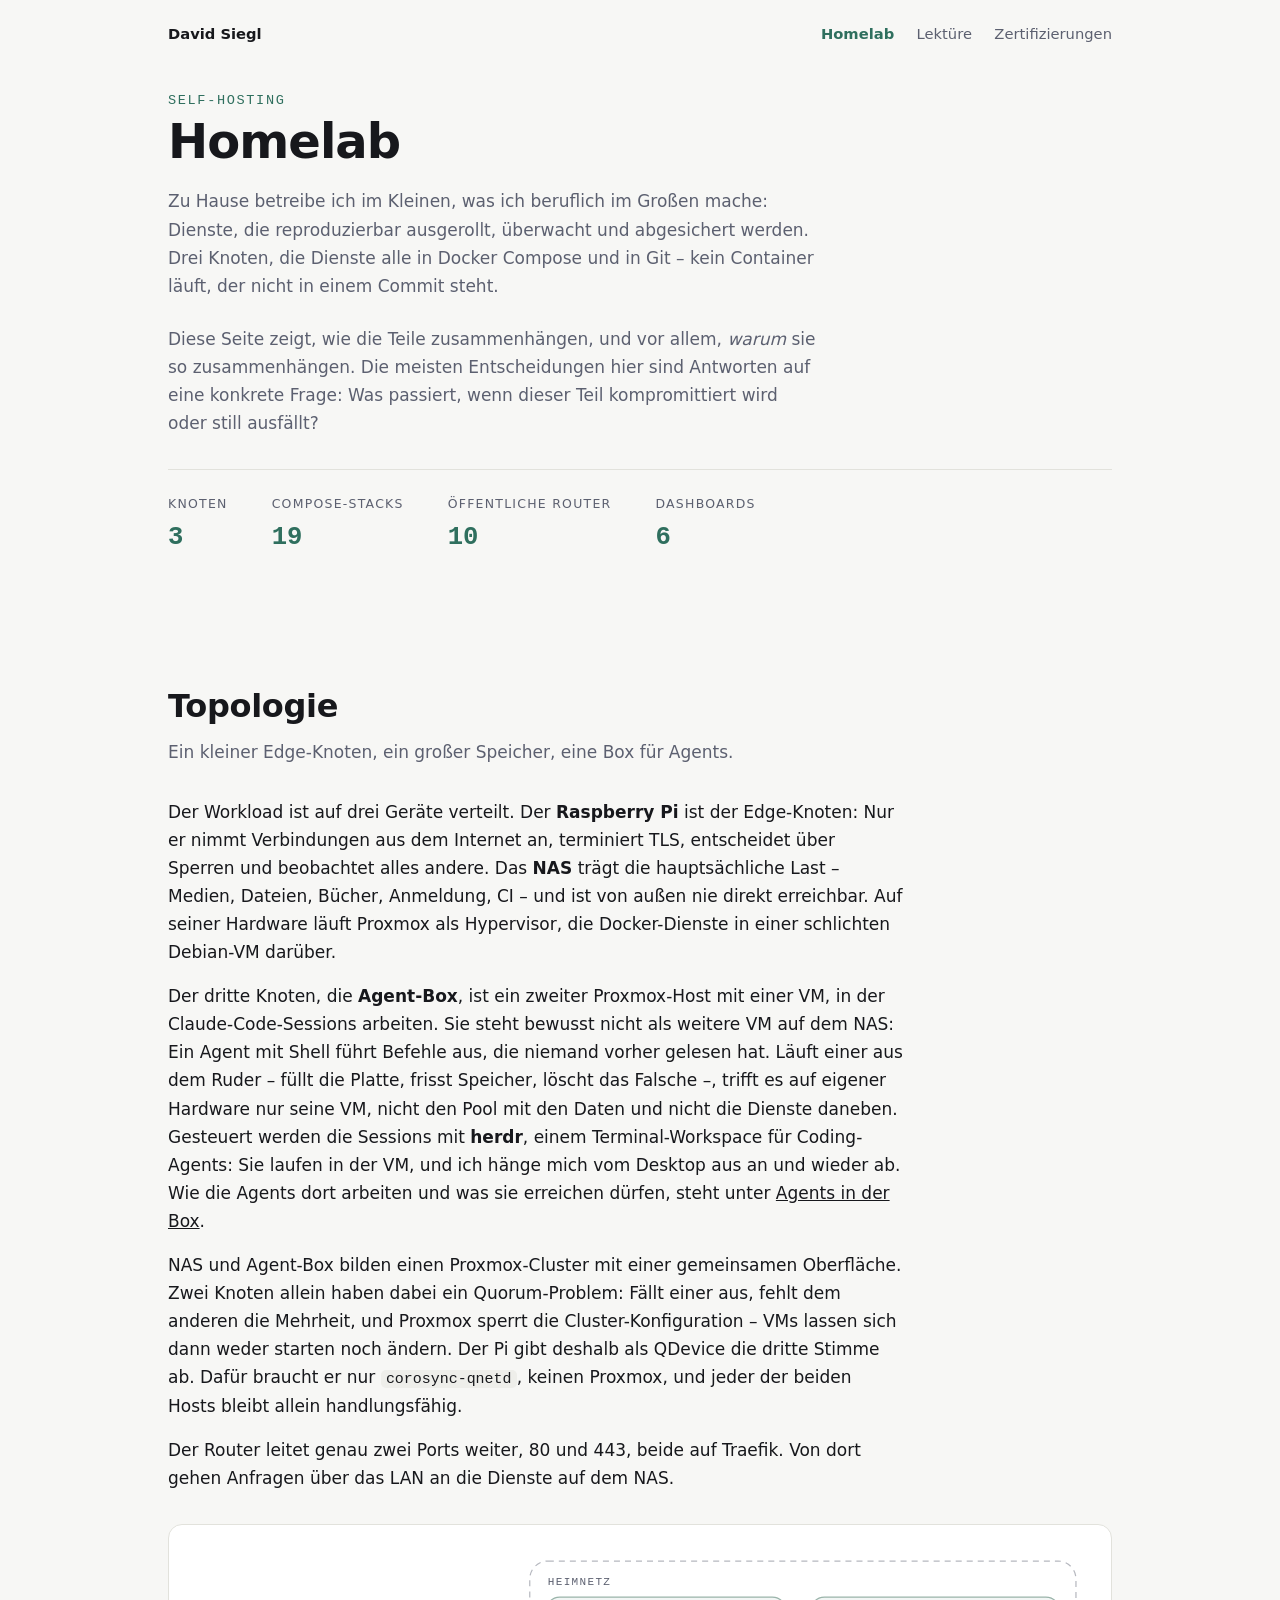
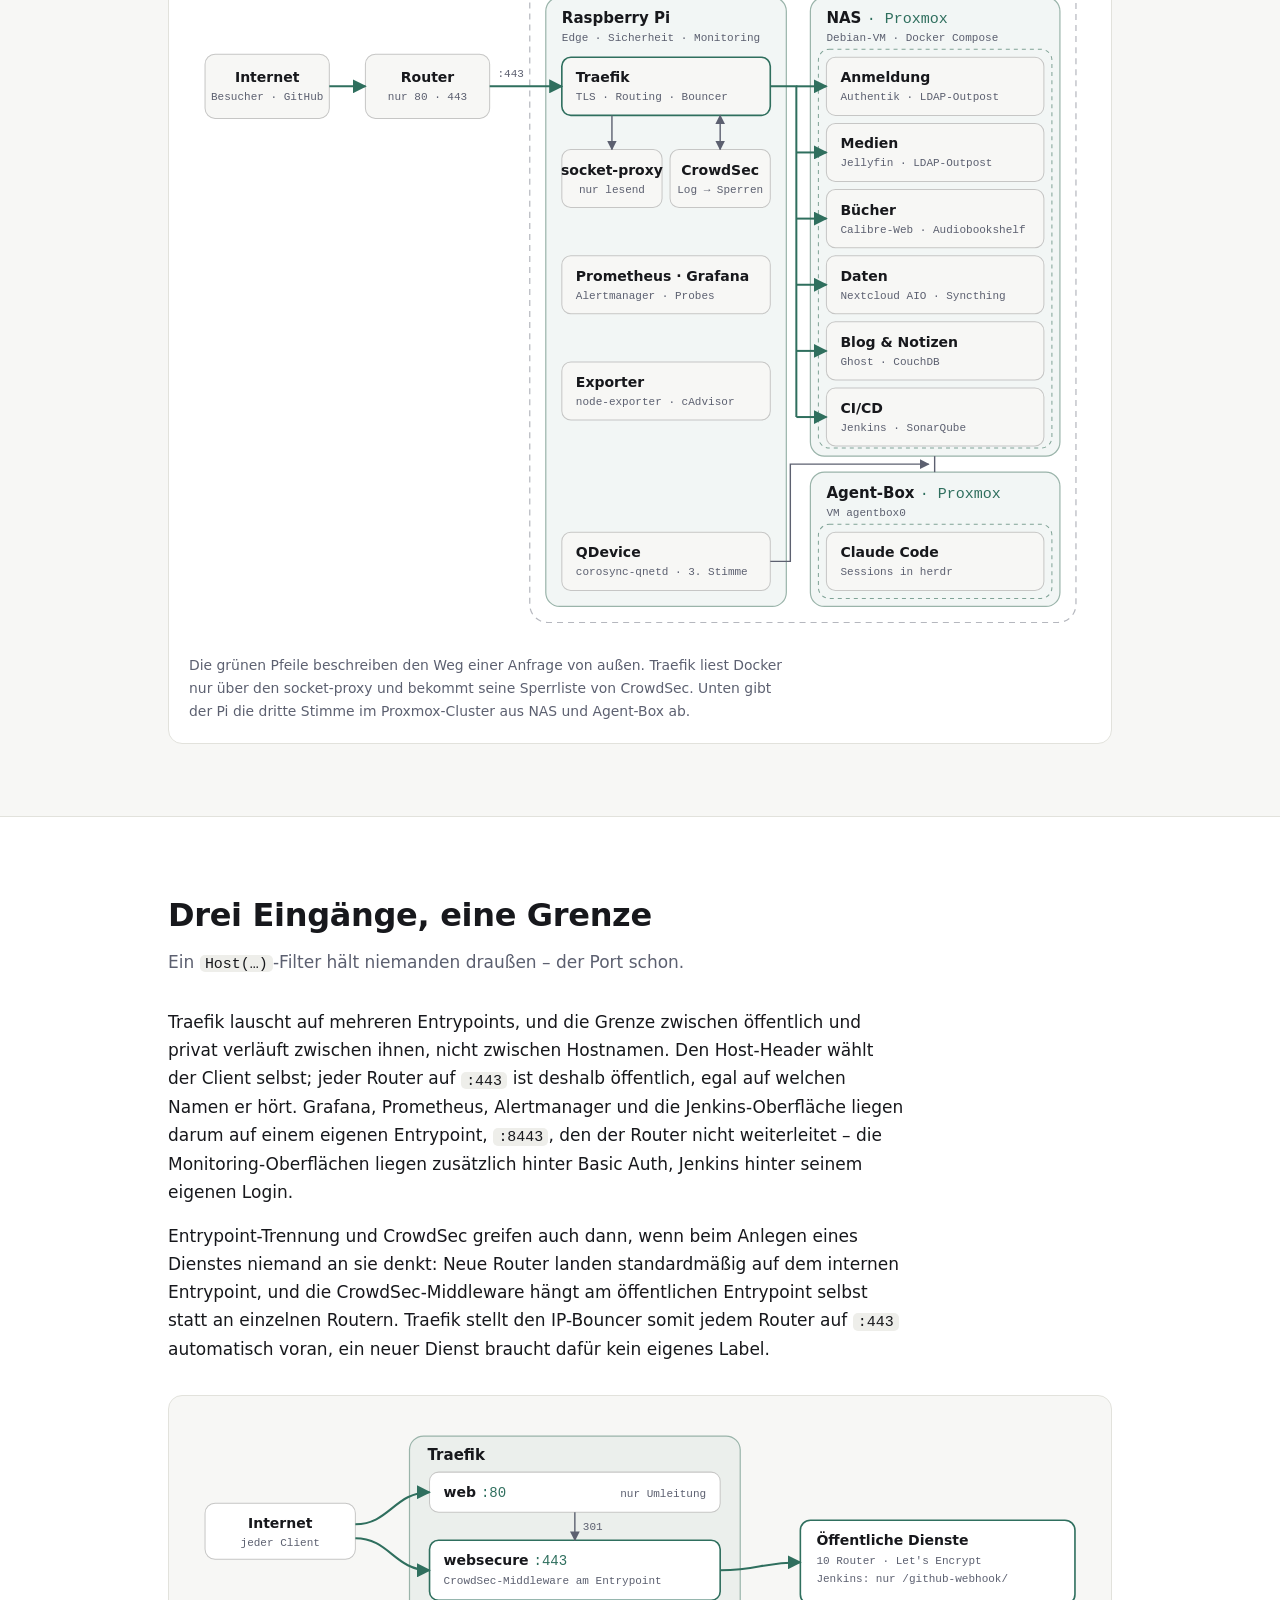
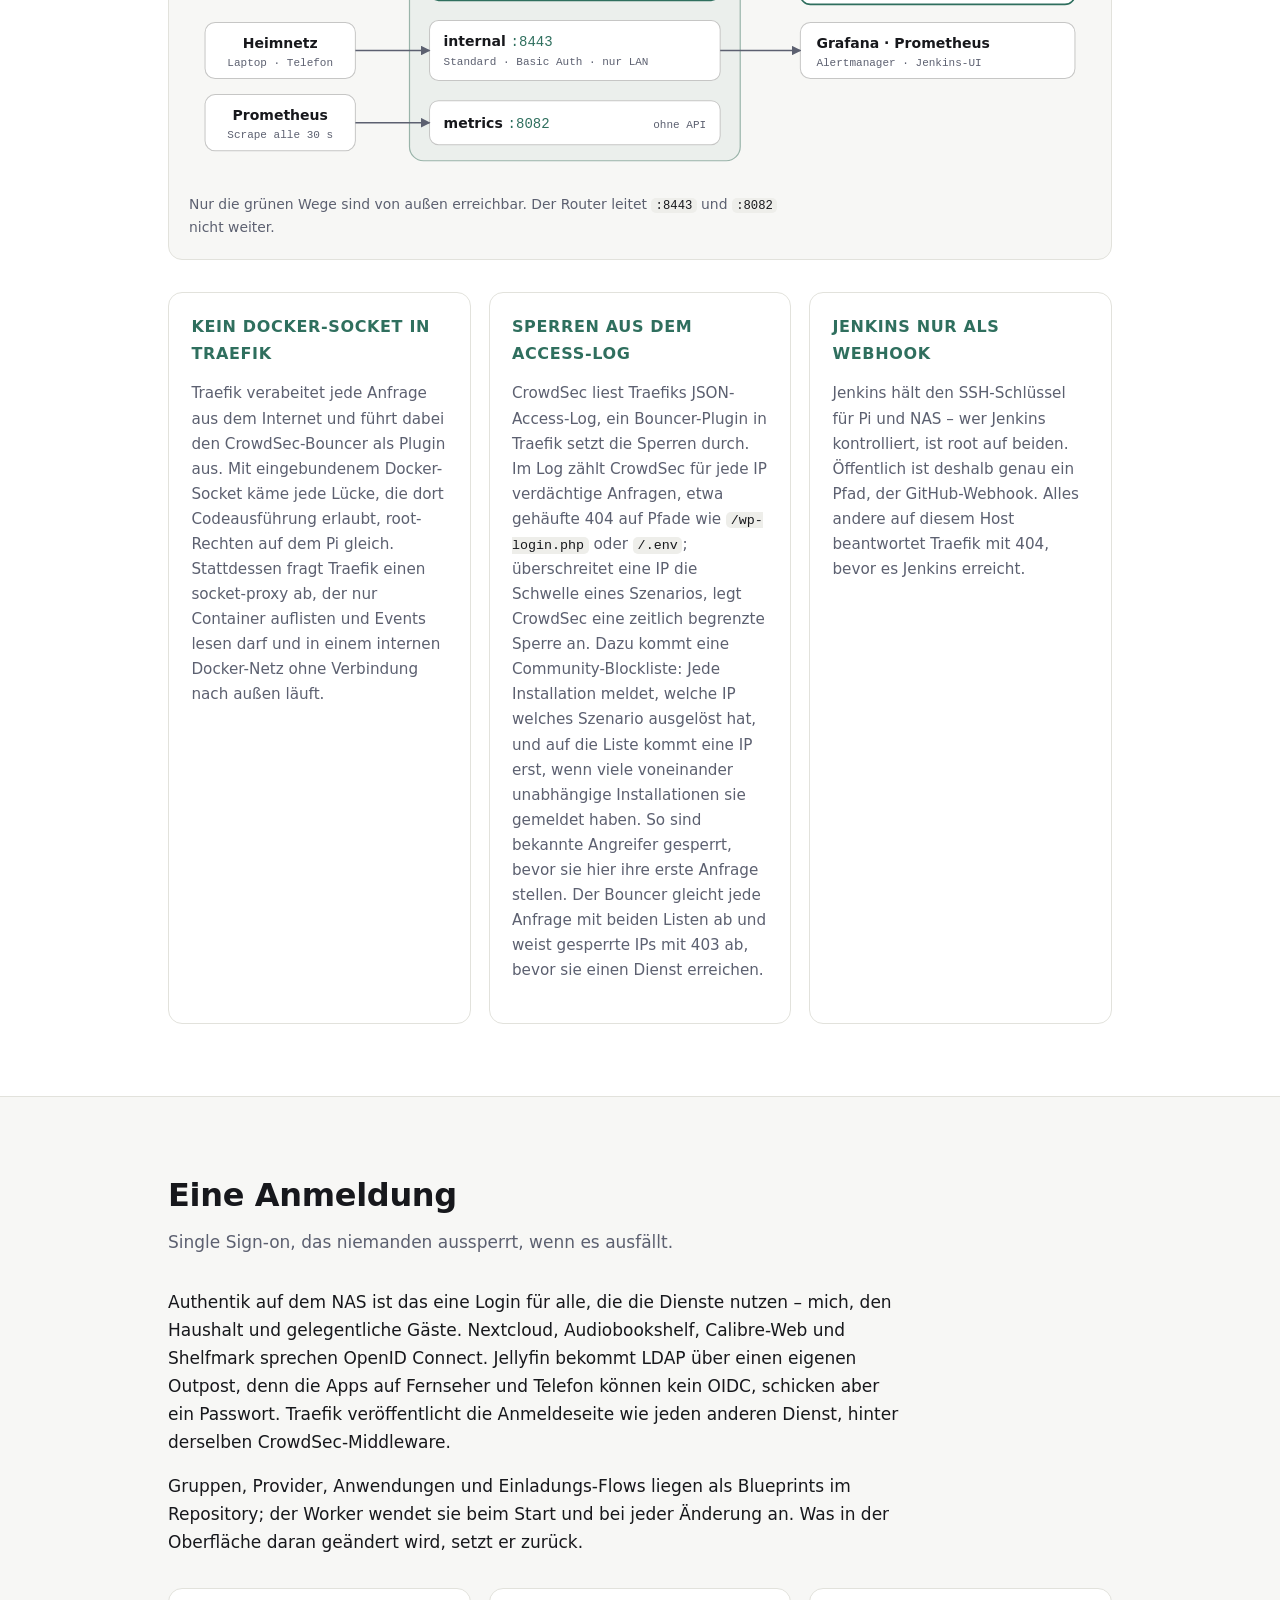
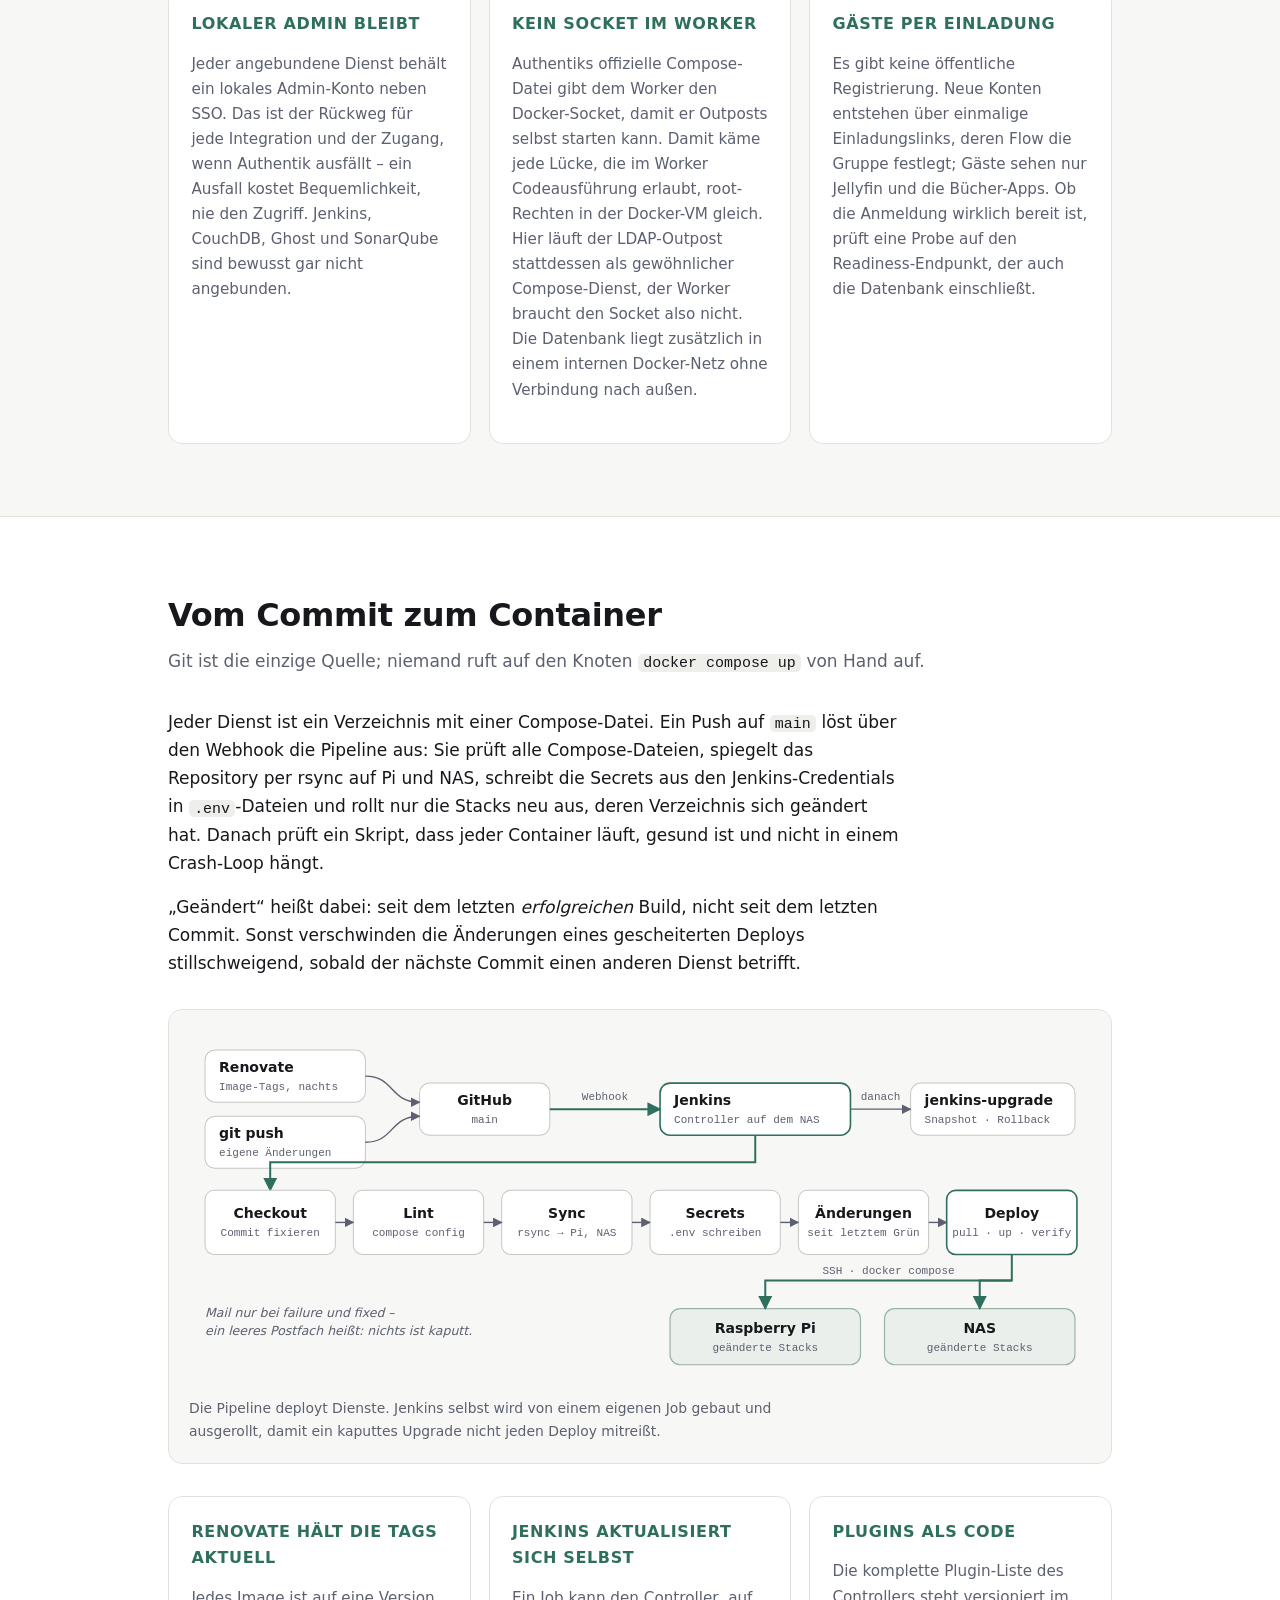
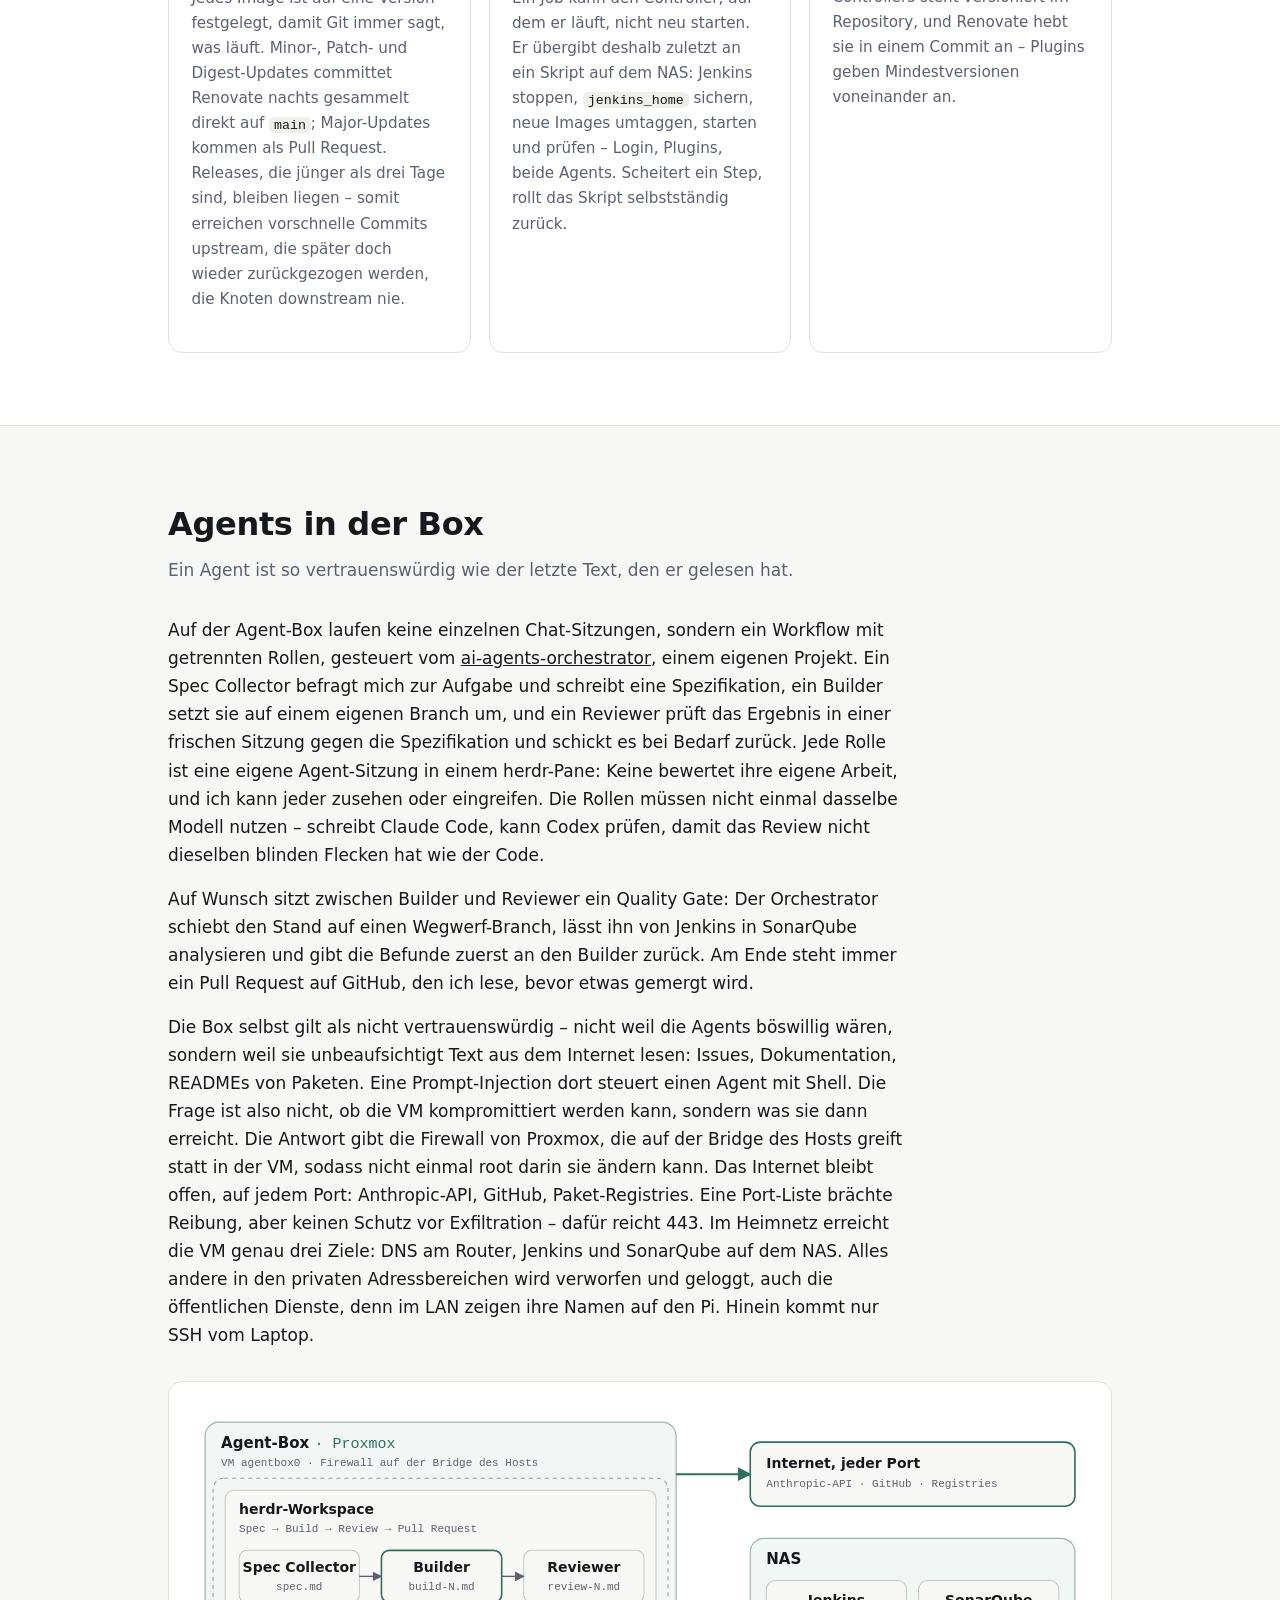
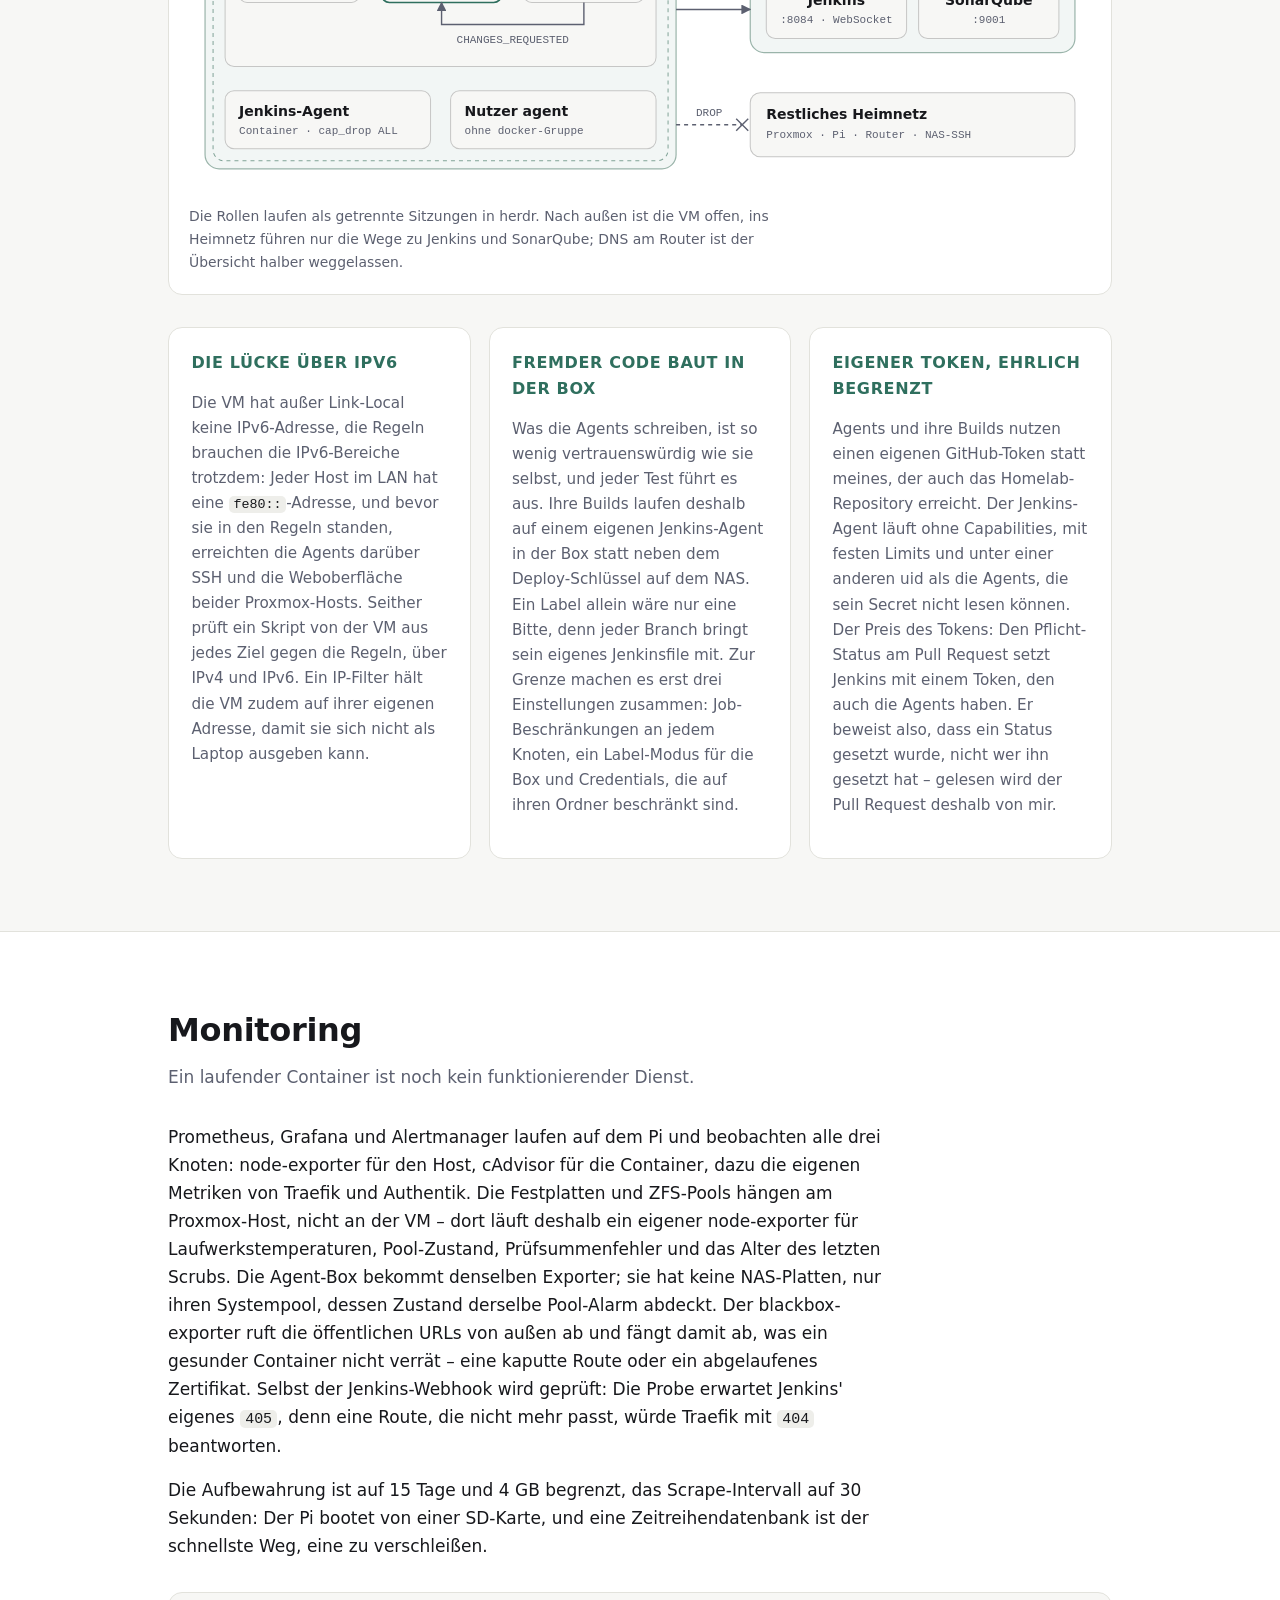
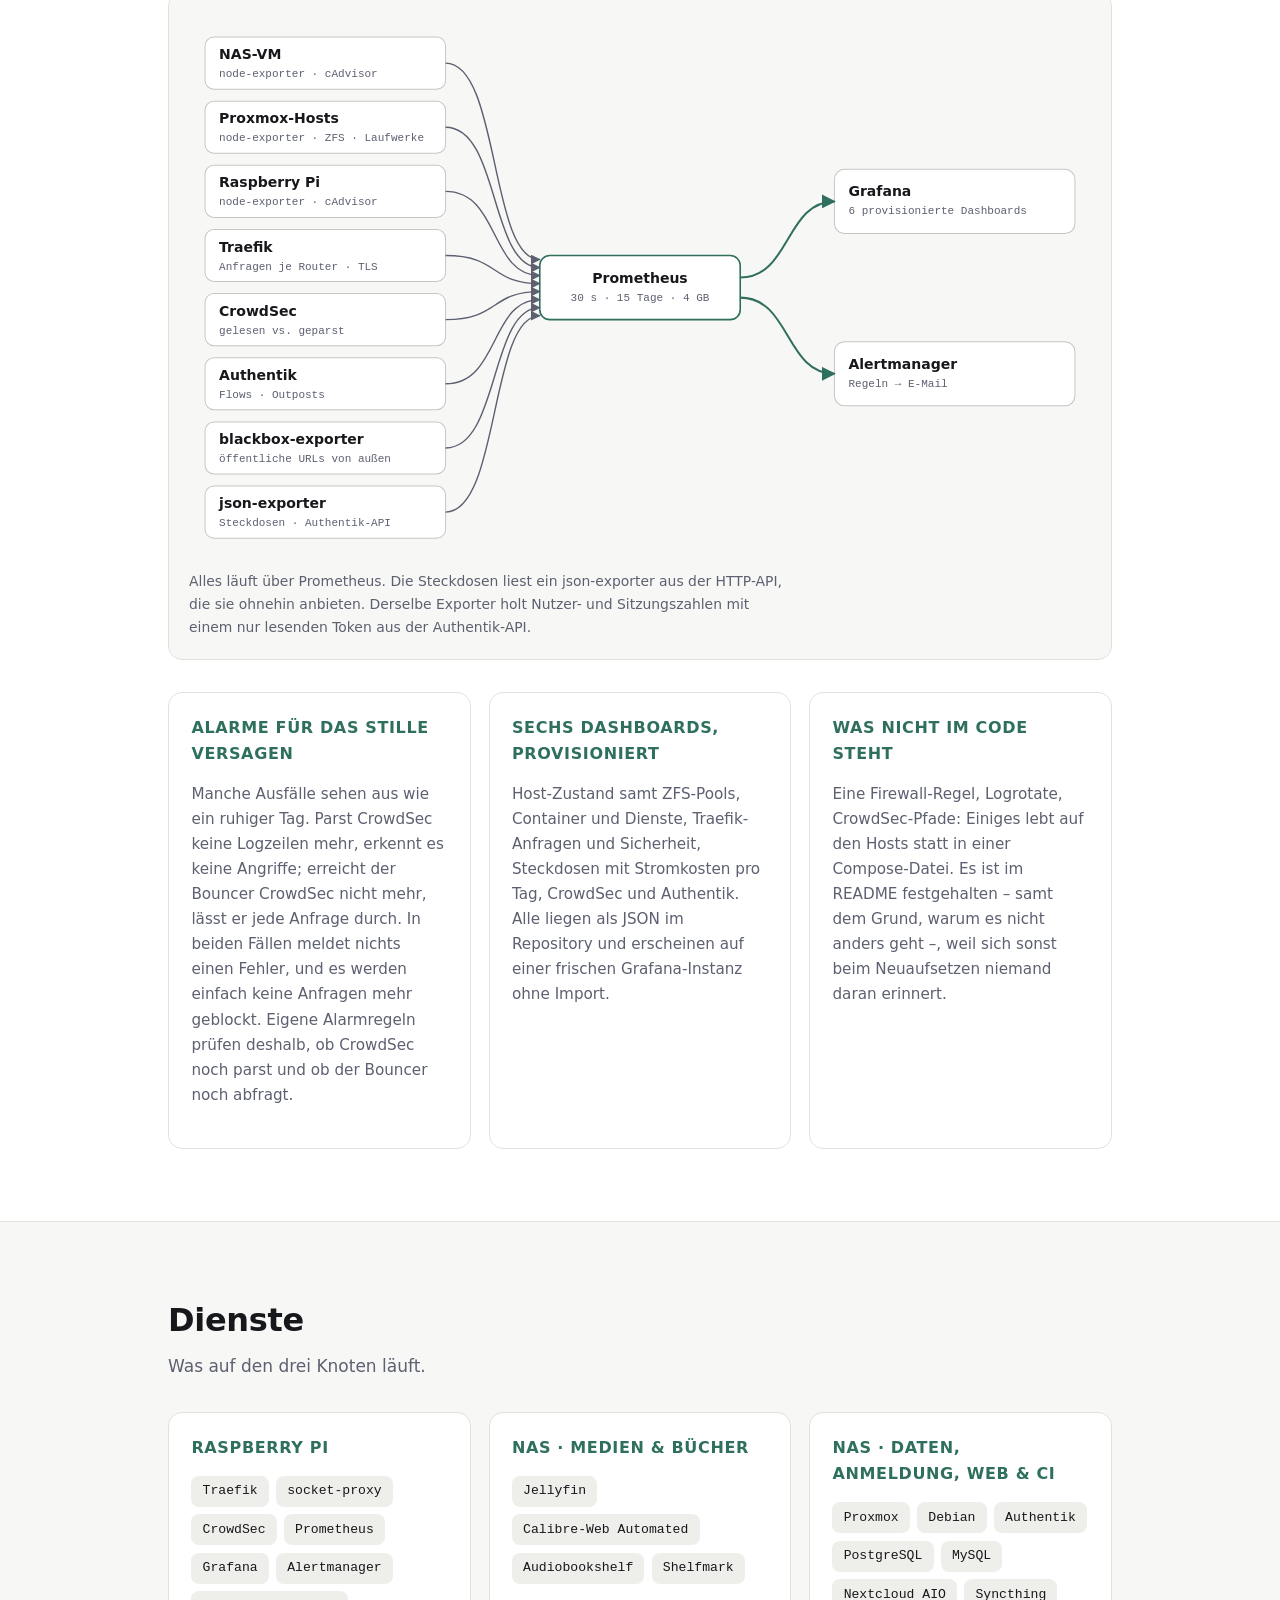
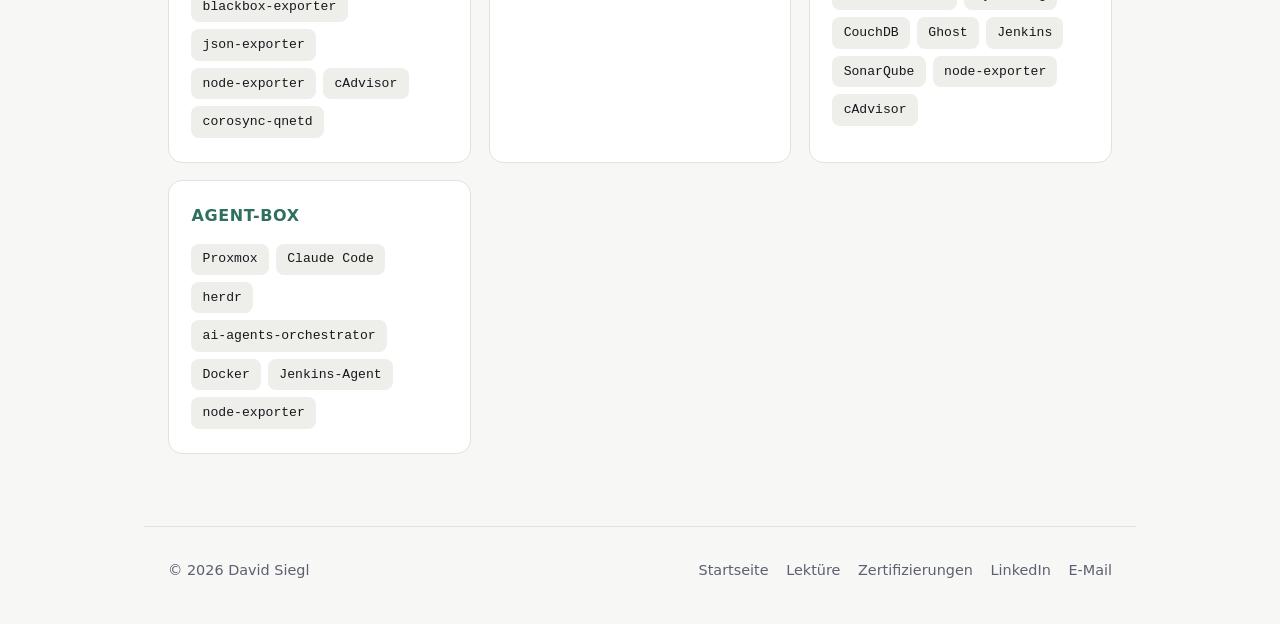
==== homelab.html @ 823055d8 "describe the agent box's workflow and boundaries" ====
<!DOCTYPE html>
<html lang="de">
<head>
  <meta charset="utf-8">
  <meta name="viewport" content="width=device-width, initial-scale=1">
  <title>Homelab — David Siegl</title>
  <meta name="description" content="Architektur des Homelabs von David Siegl: drei Knoten, Proxmox-Cluster mit eigener Agent-Box für Claude Code, Docker Compose, Traefik und CrowdSec am Edge, Single Sign-on mit Authentik, Deployment über Jenkins und Renovate, Monitoring mit Prometheus und Grafana.">
  <link rel="icon" href="assets/favicon.svg" type="image/svg+xml">
  <link rel="icon" href="assets/favicon.png" sizes="96x96" type="image/png">
  <link rel="apple-touch-icon" href="assets/apple-touch-icon.png">
  <link rel="stylesheet" href="styles.css">
</head>
<body>
  <a class="skip-link" href="#topologie">Zur Architektur springen</a>

  <nav class="topbar" aria-label="Hauptnavigation">
    <a class="topbar__home" href="index.html">David Siegl</a>
    <a class="topbar__here" href="homelab.html" aria-current="page">Homelab</a>
    <a href="lektuere.html">Lektüre</a>
    <a href="zertifizierungen.html">Zertifizierungen</a>
  </nav>

  <!-- Arrowheads shared by every diagram on the page. A display:none SVG would
       break marker references in some browsers, so this one is merely zero-sized. -->
  <svg class="diagram-defs" width="0" height="0" aria-hidden="true" focusable="false">
    <defs>
      <marker id="arrow" viewBox="0 0 10 10" refX="9" refY="5" markerWidth="7" markerHeight="7" orient="auto-start-reverse">
        <path class="d-head" d="M0 0 L10 5 L0 10 z"/>
      </marker>
      <marker id="arrow-accent" viewBox="0 0 10 10" refX="9" refY="5" markerWidth="7" markerHeight="7" orient="auto-start-reverse">
        <path class="d-head d-head--accent" d="M0 0 L10 5 L0 10 z"/>
      </marker>
    </defs>
  </svg>

  <header class="pagehead">
    <p class="eyebrow">Self-Hosting</p>
    <h1>Homelab</h1>
    <p class="bio">
      Zu Hause betreibe ich im Kleinen, was ich beruflich im Großen mache: Dienste, die
      reproduzierbar ausgerollt, überwacht und abgesichert werden. Drei Knoten, die Dienste
      alle in Docker Compose und in Git – kein Container läuft, der nicht in einem Commit steht.
    </p>
    <p class="bio">
      Diese Seite zeigt, wie die Teile zusammenhängen, und vor allem, <em>warum</em> sie so
      zusammenhängen. Die meisten Entscheidungen hier sind Antworten auf eine konkrete Frage:
      Was passiert, wenn dieser Teil kompromittiert wird oder still ausfällt?
    </p>

    <dl class="stats">
      <div><dt>Knoten</dt><dd>3</dd></div>
      <div><dt>Compose-Stacks</dt><dd>19</dd></div>
      <div><dt>Öffentliche Router</dt><dd>10</dd></div>
      <div><dt>Dashboards</dt><dd>6</dd></div>
    </dl>
  </header>

  <main>
    <section id="topologie" class="section">
      <h2>Topologie</h2>
      <p class="section__lede">Ein kleiner Edge-Knoten, ein großer Speicher, eine Box für Agents.</p>

      <div class="prose">
        <p>
          Der Workload ist auf drei Geräte verteilt. Der <strong>Raspberry Pi</strong> ist der
          Edge-Knoten: Nur er nimmt Verbindungen aus dem Internet an, terminiert TLS,
          entscheidet über Sperren und beobachtet alles andere. Das <strong>NAS</strong> trägt
          die hauptsächliche Last – Medien, Dateien, Bücher, Anmeldung, CI – und ist von außen nie direkt erreichbar.
          Auf seiner Hardware läuft Proxmox als Hypervisor, die Docker-Dienste in einer
          schlichten Debian-VM darüber.
        </p>
        <p>
          Der dritte Knoten, die <strong>Agent-Box</strong>, ist ein zweiter Proxmox-Host mit
          einer VM, in der Claude-Code-Sessions arbeiten. Sie steht bewusst nicht als weitere
          VM auf dem NAS: Ein Agent mit Shell führt Befehle aus, die niemand vorher gelesen hat.
          Läuft einer aus dem Ruder – füllt die Platte, frisst Speicher, löscht das Falsche –,
          trifft es auf eigener Hardware nur seine VM, nicht den Pool mit den Daten und nicht
          die Dienste daneben. Gesteuert werden die Sessions mit <strong>herdr</strong>, einem
          Terminal-Workspace für Coding-Agents: Sie laufen in der VM, und ich hänge mich vom
          Desktop aus an und wieder ab. Wie die Agents dort arbeiten und was sie erreichen
          dürfen, steht unter <a href="#agents">Agents in der Box</a>.
        </p>
        <p>
          NAS und Agent-Box bilden einen Proxmox-Cluster mit einer gemeinsamen Oberfläche. Zwei
          Knoten allein haben dabei ein Quorum-Problem: Fällt einer aus, fehlt dem anderen die
          Mehrheit, und Proxmox sperrt die Cluster-Konfiguration – VMs lassen sich dann weder
          starten noch ändern. Der Pi gibt deshalb als QDevice die dritte Stimme ab. Dafür
          braucht er nur <code>corosync-qnetd</code>, keinen Proxmox, und jeder der beiden
          Hosts bleibt allein handlungsfähig.
        </p>
        <p>
          Der Router leitet genau zwei Ports weiter, 80 und 443, beide auf Traefik. Von dort
          gehen Anfragen über das LAN an die Dienste auf dem NAS.
        </p>
      </div>

      <figure class="diagram">
        <div class="diagram__scroll">
          <svg viewBox="0 0 900 692" role="img" aria-labelledby="d1-title d1-desc">
            <title id="d1-title">Topologie des Homelabs</title>
            <desc id="d1-desc">Anfragen aus dem Internet erreichen über den Router Traefik auf dem Raspberry Pi. Traefik fragt Docker über einen rein lesenden socket-proxy ab und tauscht sich mit CrowdSec aus. Von Traefik gehen die Anfragen über das Heimnetz an die Dienstgruppen auf dem NAS. Dort laufen sie in einer Debian-VM unter dem Hypervisor Proxmox: Anmeldung mit Authentik, Medien, Bücher, Daten, Blog und Notizen sowie CI/CD. Unter dem NAS steht die Agent-Box, ein zweiter Proxmox-Host mit der VM agentbox0 für Claude-Code-Sessions, gesteuert mit herdr. NAS und Agent-Box bilden einen Proxmox-Cluster, dem der Raspberry Pi als QDevice mit corosync-qnetd die dritte Stimme gibt.</desc>

            <rect class="d-zone" x="340" y="16" width="545" height="660" rx="18"/>
            <text class="d-zone-label" x="358" y="40">HEIMNETZ</text>

            <rect class="d-box" x="16" y="109" width="124" height="64" rx="10"/>
            <text class="d-title" x="78" y="137" text-anchor="middle">Internet</text>
            <text class="d-sub" x="78" y="155" text-anchor="middle">Besucher · GitHub</text>

            <rect class="d-box" x="176" y="109" width="124" height="64" rx="10"/>
            <text class="d-title" x="238" y="137" text-anchor="middle">Router</text>
            <text class="d-sub" x="238" y="155" text-anchor="middle">nur 80 · 443</text>

            <!-- Raspberry Pi -->
            <rect class="d-group" x="356" y="52" width="240" height="608" rx="14"/>
            <text class="d-group-title" x="372" y="78">Raspberry Pi</text>
            <text class="d-sub" x="372" y="96">Edge · Sicherheit · Monitoring</text>

            <rect class="d-box d-box--accent" x="372" y="112" width="208" height="58" rx="9"/>
            <text class="d-title" x="386" y="137">Traefik</text>
            <text class="d-sub" x="386" y="155">TLS · Routing · Bouncer</text>

            <rect class="d-box" x="372" y="204" width="100" height="58" rx="9"/>
            <text class="d-title" x="422" y="229" text-anchor="middle">socket-proxy</text>
            <text class="d-sub" x="422" y="247" text-anchor="middle">nur lesend</text>

            <rect class="d-box" x="480" y="204" width="100" height="58" rx="9"/>
            <text class="d-title" x="530" y="229" text-anchor="middle">CrowdSec</text>
            <text class="d-sub" x="530" y="247" text-anchor="middle">Log → Sperren</text>

            <rect class="d-box" x="372" y="310" width="208" height="58" rx="9"/>
            <text class="d-title" x="386" y="335">Prometheus · Grafana</text>
            <text class="d-sub" x="386" y="353">Alertmanager · Probes</text>

            <rect class="d-box" x="372" y="416" width="208" height="58" rx="9"/>
            <text class="d-title" x="386" y="441">Exporter</text>
            <text class="d-sub" x="386" y="459">node-exporter · cAdvisor</text>

            <rect class="d-box" x="372" y="586" width="208" height="58" rx="9"/>
            <text class="d-title" x="386" y="611">QDevice</text>
            <text class="d-sub" x="386" y="629">corosync-qnetd · 3. Stimme</text>

            <!-- NAS -->
            <rect class="d-group" x="620" y="52" width="249" height="458" rx="14"/>
            <text class="d-group-title" x="636" y="78">NAS <tspan class="d-mono">· Proxmox</tspan></text>
            <text class="d-sub" x="636" y="96">Debian-VM · Docker Compose</text>
            <rect class="d-vm" x="628" y="104" width="233" height="398" rx="11"/>

            <!-- NAS boxes: y = 112 + i * 66 -->
            <rect class="d-box" x="636" y="112" width="217" height="58" rx="9"/>
            <text class="d-title" x="650" y="137">Anmeldung</text>
            <text class="d-sub" x="650" y="155">Authentik · LDAP-Outpost</text>

            <rect class="d-box" x="636" y="178" width="217" height="58" rx="9"/>
            <text class="d-title" x="650" y="203">Medien</text>
            <text class="d-sub" x="650" y="221">Jellyfin · LDAP-Outpost</text>

            <rect class="d-box" x="636" y="244" width="217" height="58" rx="9"/>
            <text class="d-title" x="650" y="269">Bücher</text>
            <text class="d-sub" x="650" y="287">Calibre-Web · Audiobookshelf</text>

            <rect class="d-box" x="636" y="310" width="217" height="58" rx="9"/>
            <text class="d-title" x="650" y="335">Daten</text>
            <text class="d-sub" x="650" y="353">Nextcloud AIO · Syncthing</text>

            <rect class="d-box" x="636" y="376" width="217" height="58" rx="9"/>
            <text class="d-title" x="650" y="401">Blog &amp; Notizen</text>
            <text class="d-sub" x="650" y="419">Ghost · CouchDB</text>

            <rect class="d-box" x="636" y="442" width="217" height="58" rx="9"/>
            <text class="d-title" x="650" y="467">CI/CD</text>
            <text class="d-sub" x="650" y="485">Jenkins · SonarQube</text>

            <!-- Agent-Box: same inner layout as the NAS group, one box -->
            <rect class="d-group" x="620" y="526" width="249" height="134" rx="14"/>
            <text class="d-group-title" x="636" y="552">Agent-Box <tspan class="d-mono">· Proxmox</tspan></text>
            <text class="d-sub" x="636" y="570">VM agentbox0</text>
            <rect class="d-vm" x="628" y="578" width="233" height="74" rx="11"/>

            <rect class="d-box" x="636" y="586" width="217" height="58" rx="9"/>
            <text class="d-title" x="650" y="611">Claude Code</text>
            <text class="d-sub" x="650" y="629">Sessions in herdr</text>

            <!-- Cluster: NAS and Agent-Box joined, the Pi's vote feeding into the join -->
            <path class="d-edge" d="M744 510 V526"/>
            <path class="d-edge" d="M580 615 H600 V518 H738" marker-end="url(#arrow)"/>

            <!-- Request path -->
            <path class="d-edge d-edge--accent" d="M140 141 H176" marker-end="url(#arrow-accent)"/>
            <path class="d-edge d-edge--accent" d="M300 141 H372" marker-end="url(#arrow-accent)"/>
            <text class="d-edge-label" x="321" y="132" text-anchor="middle">:443</text>

            <path class="d-edge d-edge--accent" d="M580 141 H606 V471"/>
            <path class="d-edge d-edge--accent" d="M606 141 H636" marker-end="url(#arrow-accent)"/>
            <path class="d-edge d-edge--accent" d="M606 207 H636" marker-end="url(#arrow-accent)"/>
            <path class="d-edge d-edge--accent" d="M606 273 H636" marker-end="url(#arrow-accent)"/>
            <path class="d-edge d-edge--accent" d="M606 339 H636" marker-end="url(#arrow-accent)"/>
            <path class="d-edge d-edge--accent" d="M606 405 H636" marker-end="url(#arrow-accent)"/>
            <path class="d-edge d-edge--accent" d="M606 471 H636" marker-end="url(#arrow-accent)"/>

            <path class="d-edge" d="M422 170 V204" marker-end="url(#arrow)"/>
            <path class="d-edge" d="M530 170 V204" marker-start="url(#arrow)" marker-end="url(#arrow)"/>
          </svg>
        </div>
        <figcaption>
          Die grünen Pfeile beschreiben den Weg einer Anfrage von außen. Traefik liest Docker nur über den
          socket-proxy und bekommt seine Sperrliste von CrowdSec. Unten gibt der Pi die
          dritte Stimme im Proxmox-Cluster aus NAS und Agent-Box ab.
        </figcaption>
      </figure>
    </section>

    <section id="eingaenge" class="section section--alt">
      <h2>Drei Eingänge, eine Grenze</h2>
      <p class="section__lede">Ein <code>Host(…)</code>-Filter hält niemanden draußen – der Port schon.</p>

      <div class="prose">
        <p>
          Traefik lauscht auf mehreren Entrypoints, und die Grenze zwischen öffentlich und
          privat verläuft zwischen ihnen, nicht zwischen Hostnamen. Den Host-Header wählt der
          Client selbst; jeder Router auf <code>:443</code> ist deshalb öffentlich, egal auf
          welchen Namen er hört. Grafana, Prometheus, Alertmanager und die Jenkins-Oberfläche
          liegen darum auf einem eigenen Entrypoint, <code>:8443</code>, den der Router
          nicht weiterleitet – die Monitoring-Oberflächen liegen zusätzlich hinter Basic Auth,
          Jenkins hinter seinem eigenen Login.
        </p>
        <p>
          Entrypoint-Trennung und CrowdSec greifen auch dann, wenn beim Anlegen eines Dienstes
          niemand an sie denkt: Neue Router landen standardmäßig auf dem internen Entrypoint,
          und die CrowdSec-Middleware hängt am öffentlichen Entrypoint selbst statt an
          einzelnen Routern. Traefik stellt den IP-Bouncer somit jedem Router auf <code>:443</code> automatisch voran, ein
          neuer Dienst braucht dafür kein eigenes Label.
        </p>
      </div>

      <figure class="diagram">
        <div class="diagram__scroll">
          <svg viewBox="0 0 900 360" role="img" aria-labelledby="d2-title d2-desc">
            <title id="d2-title">Entrypoints von Traefik</title>
            <desc id="d2-desc">Aus dem Internet erreichbar sind nur web auf Port 80, das auf 443 umleitet, und websecure auf Port 443, an dem die CrowdSec-Middleware hängt und hinter dem zehn öffentliche Router liegen. Clients im Heimnetz erreichen zusätzlich internal auf Port 8443 für Grafana, Prometheus und Alertmanager hinter Basic Auth sowie die Jenkins-Oberfläche. Prometheus liest Traefiks Metriken über den Entrypoint metrics auf Port 8082.</desc>

            <rect class="d-box" x="16" y="87" width="150" height="56" rx="10"/>
            <text class="d-title" x="91" y="112" text-anchor="middle">Internet</text>
            <text class="d-sub" x="91" y="130" text-anchor="middle">jeder Client</text>

            <rect class="d-box" x="16" y="206" width="150" height="56" rx="10"/>
            <text class="d-title" x="91" y="231" text-anchor="middle">Heimnetz</text>
            <text class="d-sub" x="91" y="249" text-anchor="middle">Laptop · Telefon</text>

            <rect class="d-box" x="16" y="278" width="150" height="56" rx="10"/>
            <text class="d-title" x="91" y="303" text-anchor="middle">Prometheus</text>
            <text class="d-sub" x="91" y="321" text-anchor="middle">Scrape alle 30 s</text>

            <rect class="d-group" x="220" y="20" width="330" height="324" rx="14"/>
            <text class="d-group-title" x="238" y="44">Traefik</text>

            <rect class="d-box" x="240" y="56" width="290" height="40" rx="9"/>
            <text class="d-title" x="254" y="81">web <tspan class="d-mono">:80</tspan></text>
            <text class="d-sub" x="516" y="81" text-anchor="end">nur Umleitung</text>

            <rect class="d-box d-box--accent" x="240" y="124" width="290" height="60" rx="9"/>
            <text class="d-title" x="254" y="149">websecure <tspan class="d-mono">:443</tspan></text>
            <text class="d-sub" x="254" y="168">CrowdSec-Middleware am Entrypoint</text>

            <rect class="d-box" x="240" y="204" width="290" height="60" rx="9"/>
            <text class="d-title" x="254" y="229">internal <tspan class="d-mono">:8443</tspan></text>
            <text class="d-sub" x="254" y="248">Standard · Basic Auth · nur LAN</text>

            <rect class="d-box" x="240" y="284" width="290" height="44" rx="9"/>
            <text class="d-title" x="254" y="311">metrics <tspan class="d-mono">:8082</tspan></text>
            <text class="d-sub" x="516" y="311" text-anchor="end">ohne API</text>

            <rect class="d-box d-box--accent" x="610" y="104" width="274" height="84" rx="10"/>
            <text class="d-title" x="626" y="129">Öffentliche Dienste</text>
            <text class="d-sub" x="626" y="148">10 Router · Let's Encrypt</text>
            <text class="d-sub" x="626" y="166">Jenkins: nur /github-webhook/</text>

            <rect class="d-box" x="610" y="206" width="274" height="56" rx="10"/>
            <text class="d-title" x="626" y="231">Grafana · Prometheus</text>
            <text class="d-sub" x="626" y="249">Alertmanager · Jenkins-UI</text>

            <path class="d-edge d-edge--accent" d="M166 108 C 200 108, 205 76, 240 76" marker-end="url(#arrow-accent)"/>
            <path class="d-edge d-edge--accent" d="M166 122 C 200 122, 205 154, 240 154" marker-end="url(#arrow-accent)"/>
            <path class="d-edge" d="M385 96 V124" marker-end="url(#arrow)"/>
            <text class="d-edge-label" x="393" y="114">301</text>

            <path class="d-edge" d="M166 234 H240" marker-end="url(#arrow)"/>
            <path class="d-edge" d="M166 306 H240" marker-end="url(#arrow)"/>

            <path class="d-edge d-edge--accent" d="M530 154 C 570 154, 570 146, 610 146" marker-end="url(#arrow-accent)"/>
            <path class="d-edge" d="M530 234 H610" marker-end="url(#arrow)"/>
          </svg>
        </div>
        <figcaption>
          Nur die grünen Wege sind von außen erreichbar. Der Router leitet <code>:8443</code>
          und <code>:8082</code> nicht weiter.
        </figcaption>
      </figure>

      <div class="grid notes">
        <article class="card">
          <h3>Kein Docker-Socket in Traefik</h3>
          <p class="card__text">
            Traefik verabeitet jede Anfrage aus dem Internet und führt dabei den CrowdSec-Bouncer
            als Plugin aus. Mit eingebundenem Docker-Socket käme jede Lücke, die dort
            Codeausführung erlaubt, root-Rechten auf dem Pi gleich. Stattdessen fragt Traefik
            einen socket-proxy ab, der nur Container auflisten und Events lesen darf und in
            einem internen Docker-Netz ohne Verbindung nach außen läuft.
          </p>
        </article>
        <article class="card">
          <h3>Sperren aus dem Access-Log</h3>
          <p class="card__text">
            CrowdSec liest Traefiks JSON-Access-Log, ein Bouncer-Plugin in Traefik setzt die
            Sperren durch. Im Log zählt CrowdSec für jede IP verdächtige Anfragen, etwa
            gehäufte 404 auf Pfade wie <code>/wp-login.php</code> oder <code>/.env</code>;
            überschreitet eine IP die Schwelle eines Szenarios, legt CrowdSec eine zeitlich
            begrenzte Sperre an. Dazu kommt eine Community-Blockliste: Jede Installation meldet,
            welche IP welches Szenario ausgelöst hat, und auf die Liste kommt eine IP erst,
            wenn viele voneinander unabhängige Installationen sie gemeldet haben. So sind
            bekannte Angreifer gesperrt, bevor sie hier ihre erste Anfrage stellen. Der Bouncer
            gleicht jede Anfrage mit beiden Listen ab und weist gesperrte IPs mit 403 ab,
            bevor sie einen Dienst erreichen.
          </p>
        </article>
        <article class="card">
          <h3>Jenkins nur als Webhook</h3>
          <p class="card__text">
            Jenkins hält den SSH-Schlüssel für Pi und NAS – wer Jenkins kontrolliert, ist
            root auf beiden. Öffentlich ist deshalb genau ein Pfad, der GitHub-Webhook.
            Alles andere auf diesem Host beantwortet Traefik mit 404, bevor es Jenkins
            erreicht.
          </p>
        </article>
      </div>
    </section>

    <section id="anmeldung" class="section">
      <h2>Eine Anmeldung</h2>
      <p class="section__lede">Single Sign-on, das niemanden aussperrt, wenn es ausfällt.</p>

      <div class="prose">
        <p>
          Authentik auf dem NAS ist das eine Login für alle, die die Dienste nutzen – mich,
          den Haushalt und gelegentliche Gäste. Nextcloud, Audiobookshelf, Calibre-Web und
          Shelfmark sprechen OpenID Connect. Jellyfin bekommt LDAP über einen eigenen
          Outpost, denn die Apps auf Fernseher und Telefon können kein OIDC, schicken aber
          ein Passwort. Traefik veröffentlicht die Anmeldeseite wie jeden anderen Dienst,
          hinter derselben CrowdSec-Middleware.
        </p>
        <p>
          Gruppen, Provider, Anwendungen und Einladungs-Flows liegen als Blueprints im
          Repository; der Worker wendet sie beim Start und bei jeder Änderung an. Was in
          der Oberfläche daran geändert wird, setzt er zurück.
        </p>
      </div>

      <div class="grid notes">
        <article class="card">
          <h3>Lokaler Admin bleibt</h3>
          <p class="card__text">
            Jeder angebundene Dienst behält ein lokales Admin-Konto neben SSO. Das ist der
            Rückweg für jede Integration und der Zugang, wenn Authentik ausfällt – ein
            Ausfall kostet Bequemlichkeit, nie den Zugriff. Jenkins, CouchDB, Ghost und
            SonarQube sind bewusst gar nicht angebunden.
          </p>
        </article>
        <article class="card">
          <h3>Kein Socket im Worker</h3>
          <p class="card__text">
            Authentiks offizielle Compose-Datei gibt dem Worker den Docker-Socket, damit er
            Outposts selbst starten kann. Damit käme jede Lücke, die im Worker Codeausführung
            erlaubt, root-Rechten in der Docker-VM gleich. Hier läuft der LDAP-Outpost
            stattdessen als gewöhnlicher Compose-Dienst, der Worker braucht den Socket also
            nicht. Die Datenbank liegt zusätzlich in einem internen Docker-Netz ohne
            Verbindung nach außen.
          </p>
        </article>
        <article class="card">
          <h3>Gäste per Einladung</h3>
          <p class="card__text">
            Es gibt keine öffentliche Registrierung. Neue Konten entstehen über einmalige
            Einladungslinks, deren Flow die Gruppe festlegt; Gäste sehen nur Jellyfin und
            die Bücher-Apps. Ob die Anmeldung wirklich bereit ist, prüft eine Probe auf den
            Readiness-Endpunkt, der auch die Datenbank einschließt.
          </p>
        </article>
      </div>
    </section>

    <section id="deployment" class="section section--alt">
      <h2>Vom Commit zum Container</h2>
      <p class="section__lede">Git ist die einzige Quelle; niemand ruft auf den Knoten <code>docker compose up</code> von Hand auf.</p>

      <div class="prose">
        <p>
          Jeder Dienst ist ein Verzeichnis mit einer Compose-Datei. Ein Push auf
          <code>main</code> löst über den Webhook die Pipeline aus: Sie prüft alle
          Compose-Dateien, spiegelt das Repository per rsync auf Pi und NAS, schreibt die
          Secrets aus den Jenkins-Credentials in <code>.env</code>-Dateien und rollt nur die
          Stacks neu aus, deren Verzeichnis sich geändert hat. Danach prüft ein Skript, dass
          jeder Container läuft, gesund ist und nicht in einem Crash-Loop hängt.
        </p>
        <p>
          „Geändert“ heißt dabei: seit dem letzten <em>erfolgreichen</em> Build, nicht seit
          dem letzten Commit. Sonst verschwinden die Änderungen eines gescheiterten Deploys
          stillschweigend, sobald der nächste Commit einen anderen Dienst betrifft.
        </p>
      </div>

      <figure class="diagram">
        <div class="diagram__scroll">
          <svg viewBox="0 0 900 350" role="img" aria-labelledby="d3-title d3-desc">
            <title id="d3-title">Deployment-Pipeline</title>
            <desc id="d3-desc">Renovate und eigene Commits landen auf dem main-Branch bei GitHub. Ein Webhook startet Jenkins auf dem NAS. Die Pipeline läuft durch Checkout, Lint, Sync, Secrets, Änderungen erkennen und Deploy; Deploy rollt per SSH nur die geänderten Stacks auf dem Raspberry Pi und dem NAS aus. Nach einem erfolgreichen Deploy baut ein eigener Job, jenkins-upgrade, Jenkins selbst neu und rollt es mit Snapshot und automatischem Rollback aus.</desc>

            <rect class="d-box" x="16" y="20" width="160" height="52" rx="10"/>
            <text class="d-title" x="30" y="42">Renovate</text>
            <text class="d-sub" x="30" y="60">Image-Tags, nachts</text>

            <rect class="d-box" x="16" y="86" width="160" height="52" rx="10"/>
            <text class="d-title" x="30" y="108">git push</text>
            <text class="d-sub" x="30" y="126">eigene Änderungen</text>

            <rect class="d-box" x="230" y="53" width="130" height="52" rx="10"/>
            <text class="d-title" x="295" y="75" text-anchor="middle">GitHub</text>
            <text class="d-sub" x="295" y="93" text-anchor="middle">main</text>

            <rect class="d-box d-box--accent" x="470" y="53" width="190" height="52" rx="10"/>
            <text class="d-title" x="484" y="75">Jenkins</text>
            <text class="d-sub" x="484" y="93">Controller auf dem NAS</text>

            <rect class="d-box" x="720" y="53" width="164" height="52" rx="10"/>
            <text class="d-title" x="734" y="75">jenkins-upgrade</text>
            <text class="d-sub" x="734" y="93">Snapshot · Rollback</text>

            <path class="d-edge" d="M176 46 C 205 46, 200 72, 230 72" marker-end="url(#arrow)"/>
            <path class="d-edge" d="M176 112 C 205 112, 200 86, 230 86" marker-end="url(#arrow)"/>
            <path class="d-edge d-edge--accent" d="M360 79 H470" marker-end="url(#arrow-accent)"/>
            <text class="d-edge-label" x="415" y="70" text-anchor="middle">Webhook</text>
            <path class="d-edge" d="M660 79 H720" marker-end="url(#arrow)"/>
            <text class="d-edge-label" x="690" y="70" text-anchor="middle">danach</text>

            <path class="d-edge d-edge--accent" d="M565 105 V132 H81 V160" marker-end="url(#arrow-accent)"/>

            <!-- Stages: x = 16 + i * 148 -->
            <rect class="d-box" x="16" y="160" width="130" height="64" rx="9"/>
            <text class="d-title" x="81" y="188" text-anchor="middle">Checkout</text>
            <text class="d-sub" x="81" y="206" text-anchor="middle">Commit fixieren</text>

            <rect class="d-box" x="164" y="160" width="130" height="64" rx="9"/>
            <text class="d-title" x="229" y="188" text-anchor="middle">Lint</text>
            <text class="d-sub" x="229" y="206" text-anchor="middle">compose config</text>

            <rect class="d-box" x="312" y="160" width="130" height="64" rx="9"/>
            <text class="d-title" x="377" y="188" text-anchor="middle">Sync</text>
            <text class="d-sub" x="377" y="206" text-anchor="middle">rsync → Pi, NAS</text>

            <rect class="d-box" x="460" y="160" width="130" height="64" rx="9"/>
            <text class="d-title" x="525" y="188" text-anchor="middle">Secrets</text>
            <text class="d-sub" x="525" y="206" text-anchor="middle">.env schreiben</text>

            <rect class="d-box" x="608" y="160" width="130" height="64" rx="9"/>
            <text class="d-title" x="673" y="188" text-anchor="middle">Änderungen</text>
            <text class="d-sub" x="673" y="206" text-anchor="middle">seit letztem Grün</text>

            <rect class="d-box d-box--accent" x="756" y="160" width="130" height="64" rx="9"/>
            <text class="d-title" x="821" y="188" text-anchor="middle">Deploy</text>
            <text class="d-sub" x="821" y="206" text-anchor="middle">pull · up · verify</text>

            <path class="d-edge" d="M146 192 H164" marker-end="url(#arrow)"/>
            <path class="d-edge" d="M294 192 H312" marker-end="url(#arrow)"/>
            <path class="d-edge" d="M442 192 H460" marker-end="url(#arrow)"/>
            <path class="d-edge" d="M590 192 H608" marker-end="url(#arrow)"/>
            <path class="d-edge" d="M738 192 H756" marker-end="url(#arrow)"/>

            <rect class="d-group" x="480" y="278" width="190" height="56" rx="10"/>
            <text class="d-title" x="575" y="302" text-anchor="middle">Raspberry Pi</text>
            <text class="d-sub" x="575" y="320" text-anchor="middle">geänderte Stacks</text>

            <rect class="d-group" x="694" y="278" width="190" height="56" rx="10"/>
            <text class="d-title" x="789" y="302" text-anchor="middle">NAS</text>
            <text class="d-sub" x="789" y="320" text-anchor="middle">geänderte Stacks</text>

            <path class="d-edge d-edge--accent" d="M821 224 V250 H575 V278" marker-end="url(#arrow-accent)"/>
            <path class="d-edge d-edge--accent" d="M821 250 H789 V278" marker-end="url(#arrow-accent)"/>
            <text class="d-edge-label" x="698" y="243" text-anchor="middle">SSH · docker compose</text>

            <text class="d-note" x="16" y="286">Mail nur bei failure und fixed –</text>
            <text class="d-note" x="16" y="304">ein leeres Postfach heißt: nichts ist kaputt.</text>
          </svg>
        </div>
        <figcaption>
          Die Pipeline deployt Dienste. Jenkins selbst wird von einem eigenen Job gebaut und
          ausgerollt, damit ein kaputtes Upgrade nicht jeden Deploy mitreißt.
        </figcaption>
      </figure>

      <div class="grid notes">
        <article class="card">
          <h3>Renovate hält die Tags aktuell</h3>
          <p class="card__text">
            Jedes Image ist auf eine Version festgelegt, damit Git immer sagt, was läuft.
            Minor-, Patch- und Digest-Updates committet Renovate nachts gesammelt direkt auf
            <code>main</code>; Major-Updates kommen als Pull Request. Releases, die jünger als
            drei Tage sind, bleiben liegen – somit erreichen vorschnelle Commits upstream, die später doch wieder zurückgezogen werden,
            die Knoten downstream nie.
          </p>
        </article>
        <article class="card">
          <h3>Jenkins aktualisiert sich selbst</h3>
          <p class="card__text">
            Ein Job kann den Controller, auf dem er läuft, nicht neu starten. Er übergibt
            deshalb zuletzt an ein Skript auf dem NAS: Jenkins stoppen, <code>jenkins_home</code>
            sichern, neue Images umtaggen, starten und prüfen – Login, Plugins, beide Agents.
            Scheitert ein Step, rollt das Skript selbstständig zurück.
          </p>
        </article>
        <article class="card">
          <h3>Plugins als Code</h3>
          <p class="card__text">
            Die komplette Plugin-Liste des Controllers steht versioniert im Repository, und
            Renovate hebt sie in einem Commit an – Plugins geben Mindestversionen
            voneinander an.
          </p>
        </article>
      </div>
    </section>

    <section id="agents" class="section">
      <h2>Agents in der Box</h2>
      <p class="section__lede">Ein Agent ist so vertrauenswürdig wie der letzte Text, den er gelesen hat.</p>

      <div class="prose">
        <p>
          Auf der Agent-Box laufen keine einzelnen Chat-Sitzungen, sondern ein Workflow mit
          getrennten Rollen, gesteuert vom
          <a href="https://github.com/DavidSiegl/ai-agents-orchestrator" target="_blank" rel="noopener noreferrer">ai-agents-orchestrator</a>,
          einem eigenen Projekt. Ein Spec Collector befragt mich zur Aufgabe und schreibt eine
          Spezifikation, ein Builder setzt sie auf einem eigenen Branch um, und ein Reviewer
          prüft das Ergebnis in einer frischen Sitzung gegen die Spezifikation und schickt es
          bei Bedarf zurück. Jede Rolle ist eine eigene Agent-Sitzung in einem herdr-Pane:
          Keine bewertet ihre eigene Arbeit, und ich kann jeder zusehen oder eingreifen. Die
          Rollen müssen nicht einmal dasselbe Modell nutzen – schreibt Claude Code, kann Codex
          prüfen, damit das Review nicht dieselben blinden Flecken hat wie der Code.
        </p>
        <p>
          Auf Wunsch sitzt zwischen Builder und Reviewer ein Quality Gate: Der Orchestrator
          schiebt den Stand auf einen Wegwerf-Branch, lässt ihn von Jenkins in SonarQube
          analysieren und gibt die Befunde zuerst an den Builder zurück. Am Ende steht immer
          ein Pull Request auf GitHub, den ich lese, bevor etwas gemergt wird.
        </p>
        <p>
          Die Box selbst gilt als nicht vertrauenswürdig – nicht weil die Agents böswillig
          wären, sondern weil sie unbeaufsichtigt Text aus dem Internet lesen: Issues,
          Dokumentation, READMEs von Paketen. Eine Prompt-Injection dort steuert einen Agent
          mit Shell. Die Frage ist also nicht, ob die VM kompromittiert werden kann, sondern
          was sie dann erreicht. Die Antwort gibt die Firewall von Proxmox, die auf der Bridge
          des Hosts greift statt in der VM, sodass nicht einmal root darin sie ändern kann.
          Das Internet bleibt offen, auf jedem Port: Anthropic-API, GitHub,
          Paket-Registries. Eine Port-Liste brächte Reibung, aber keinen Schutz vor
          Exfiltration – dafür reicht 443. Im Heimnetz erreicht die VM genau drei Ziele: DNS
          am Router, Jenkins und SonarQube auf dem NAS. Alles andere in den privaten
          Adressbereichen wird verworfen und geloggt, auch die öffentlichen Dienste, denn im
          LAN zeigen ihre Namen auf den Pi. Hinein kommt nur SSH vom Laptop.
        </p>
      </div>

      <figure class="diagram">
        <div class="diagram__scroll">
          <svg viewBox="0 0 900 386" role="img" aria-labelledby="d5-title d5-desc">
            <title id="d5-title">Agent-Box und ihre Grenzen</title>
            <desc id="d5-desc">In der VM agentbox0 auf der Agent-Box laufen die Rollen des ai-agents-orchestrator als getrennte Sitzungen in einem herdr-Workspace: Spec Collector, Builder und Reviewer, der Änderungen an den Builder zurückschicken kann. Daneben laufen ein Jenkins-Agent für die Builds der Agents als eingeschränkter Container und der Nutzer agent ohne docker-Gruppe. Die Firewall auf der Bridge des Proxmox-Hosts lässt die VM ins Internet, im Heimnetz nur zu Jenkins auf Port 8084 und SonarQube auf Port 9001 auf dem NAS sowie zum DNS des Routers. Das restliche Heimnetz – Proxmox-Hosts, Raspberry Pi, Router-Oberfläche und SSH zum NAS – wird verworfen.</desc>

            <rect class="d-group" x="16" y="20" width="470" height="346" rx="14"/>
            <text class="d-group-title" x="32" y="46">Agent-Box <tspan class="d-mono">· Proxmox</tspan></text>
            <text class="d-sub" x="32" y="64">VM agentbox0 · Firewall auf der Bridge des Hosts</text>
            <rect class="d-vm" x="24" y="76" width="454" height="282" rx="11"/>

            <rect class="d-box" x="36" y="88" width="430" height="176" rx="9"/>
            <text class="d-title" x="50" y="112">herdr-Workspace</text>
            <text class="d-sub" x="50" y="130">Spec → Build → Review → Pull Request</text>

            <!-- Roles: x = 50 + i * 142 -->
            <rect class="d-box" x="50" y="148" width="120" height="52" rx="8"/>
            <text class="d-title" x="110" y="170" text-anchor="middle">Spec Collector</text>
            <text class="d-sub" x="110" y="188" text-anchor="middle">spec.md</text>

            <rect class="d-box d-box--accent" x="192" y="148" width="120" height="52" rx="8"/>
            <text class="d-title" x="252" y="170" text-anchor="middle">Builder</text>
            <text class="d-sub" x="252" y="188" text-anchor="middle">build-N.md</text>

            <rect class="d-box" x="334" y="148" width="120" height="52" rx="8"/>
            <text class="d-title" x="394" y="170" text-anchor="middle">Reviewer</text>
            <text class="d-sub" x="394" y="188" text-anchor="middle">review-N.md</text>

            <path class="d-edge" d="M170 174 H192" marker-end="url(#arrow)"/>
            <path class="d-edge" d="M312 174 H334" marker-end="url(#arrow)"/>
            <path class="d-edge" d="M394 200 V222 H252 V200" marker-end="url(#arrow)"/>
            <text class="d-edge-label" x="323" y="240" text-anchor="middle">CHANGES_REQUESTED</text>

            <rect class="d-box" x="36" y="288" width="205" height="58" rx="9"/>
            <text class="d-title" x="50" y="313">Jenkins-Agent</text>
            <text class="d-sub" x="50" y="331">Container · cap_drop ALL</text>

            <rect class="d-box" x="261" y="288" width="205" height="58" rx="9"/>
            <text class="d-title" x="275" y="313">Nutzer agent</text>
            <text class="d-sub" x="275" y="331">ohne docker-Gruppe</text>

            <rect class="d-box d-box--accent" x="560" y="40" width="324" height="64" rx="10"/>
            <text class="d-title" x="576" y="66">Internet, jeder Port</text>
            <text class="d-sub" x="576" y="85">Anthropic-API · GitHub · Registries</text>

            <rect class="d-group" x="560" y="136" width="324" height="114" rx="14"/>
            <text class="d-group-title" x="576" y="162">NAS</text>
            <rect class="d-box" x="576" y="178" width="140" height="58" rx="9"/>
            <text class="d-title" x="646" y="203" text-anchor="middle">Jenkins</text>
            <text class="d-sub" x="646" y="221" text-anchor="middle">:8084 · WebSocket</text>
            <rect class="d-box" x="728" y="178" width="140" height="58" rx="9"/>
            <text class="d-title" x="798" y="203" text-anchor="middle">SonarQube</text>
            <text class="d-sub" x="798" y="221" text-anchor="middle">:9001</text>

            <rect class="d-box" x="560" y="290" width="324" height="64" rx="10"/>
            <text class="d-title" x="576" y="316">Restliches Heimnetz</text>
            <text class="d-sub" x="576" y="335">Proxmox · Pi · Router · NAS-SSH</text>

            <path class="d-edge d-edge--accent" d="M486 72 H560" marker-end="url(#arrow-accent)"/>
            <path class="d-edge" d="M486 207 H560" marker-end="url(#arrow)"/>
            <path class="d-edge d-edge--blocked" d="M486 322 H552"/>
            <path class="d-edge" d="M546 316 L558 328 M558 316 L546 328"/>
            <text class="d-edge-label" x="519" y="313" text-anchor="middle">DROP</text>
          </svg>
        </div>
        <figcaption>
          Die Rollen laufen als getrennte Sitzungen in herdr. Nach außen ist die VM offen, ins
          Heimnetz führen nur die Wege zu Jenkins und SonarQube; DNS am Router ist der Übersicht
          halber weggelassen.
        </figcaption>
      </figure>

      <div class="grid notes">
        <article class="card">
          <h3>Die Lücke über IPv6</h3>
          <p class="card__text">
            Die VM hat außer Link-Local keine IPv6-Adresse, die Regeln brauchen die
            IPv6-Bereiche trotzdem: Jeder Host im LAN hat eine <code>fe80::</code>-Adresse, und
            bevor sie in den Regeln standen, erreichten die Agents darüber SSH und die
            Weboberfläche beider Proxmox-Hosts. Seither prüft ein Skript von der VM aus jedes
            Ziel gegen die Regeln, über IPv4 und IPv6. Ein IP-Filter hält die VM zudem auf ihrer
            eigenen Adresse, damit sie sich nicht als Laptop ausgeben kann.
          </p>
        </article>
        <article class="card">
          <h3>Fremder Code baut in der Box</h3>
          <p class="card__text">
            Was die Agents schreiben, ist so wenig vertrauenswürdig wie sie selbst, und jeder
            Test führt es aus. Ihre Builds laufen deshalb auf einem eigenen Jenkins-Agent in der
            Box statt neben dem Deploy-Schlüssel auf dem NAS. Ein Label allein wäre nur eine
            Bitte, denn jeder Branch bringt sein eigenes Jenkinsfile mit. Zur Grenze machen es
            erst drei Einstellungen zusammen: Job-Beschränkungen an jedem Knoten, ein
            Label-Modus für die Box und Credentials, die auf ihren Ordner beschränkt sind.
          </p>
        </article>
        <article class="card">
          <h3>Eigener Token, ehrlich begrenzt</h3>
          <p class="card__text">
            Agents und ihre Builds nutzen einen eigenen GitHub-Token statt meines, der auch das
            Homelab-Repository erreicht. Der Jenkins-Agent läuft ohne Capabilities, mit festen
            Limits und unter einer anderen uid als die Agents, die sein Secret nicht lesen
            können. Der Preis des Tokens: Den Pflicht-Status am Pull Request setzt Jenkins mit
            einem Token, den auch die Agents haben. Er beweist also, dass ein Status gesetzt
            wurde, nicht wer ihn gesetzt hat – gelesen wird der Pull Request deshalb von mir.
          </p>
        </article>
      </div>
    </section>

    <section id="monitoring" class="section section--alt">
      <h2>Monitoring</h2>
      <p class="section__lede">Ein laufender Container ist noch kein funktionierender Dienst.</p>

      <div class="prose">
        <p>
          Prometheus, Grafana und Alertmanager laufen auf dem Pi und beobachten alle drei Knoten:
          node-exporter für den Host, cAdvisor für die Container, dazu die eigenen Metriken
          von Traefik und Authentik. Die Festplatten und ZFS-Pools hängen am Proxmox-Host,
          nicht an der VM – dort läuft deshalb ein eigener node-exporter für
          Laufwerkstemperaturen, Pool-Zustand, Prüfsummenfehler und das Alter des letzten
          Scrubs. Die Agent-Box bekommt denselben Exporter; sie hat keine NAS-Platten, nur
          ihren Systempool, dessen Zustand derselbe Pool-Alarm abdeckt. Der blackbox-exporter
          ruft die öffentlichen URLs von außen ab und fängt
          damit ab, was ein gesunder Container nicht verrät – eine kaputte Route oder ein
          abgelaufenes Zertifikat. Selbst der Jenkins-Webhook wird geprüft: Die Probe erwartet
          Jenkins' eigenes <code>405</code>, denn eine Route, die nicht mehr passt, würde
          Traefik mit <code>404</code> beantworten.
        </p>
        <p>
          Die Aufbewahrung ist auf 15 Tage und 4&nbsp;GB begrenzt, das Scrape-Intervall auf
          30 Sekunden: Der Pi bootet von einer SD-Karte, und eine Zeitreihendatenbank ist der
          schnellste Weg, eine zu verschleißen.
        </p>
      </div>

      <figure class="diagram">
        <div class="diagram__scroll">
          <svg viewBox="0 0 900 540" role="img" aria-labelledby="d4-title d4-desc">
            <title id="d4-title">Monitoring-Datenfluss</title>
            <desc id="d4-desc">Prometheus auf dem Raspberry Pi sammelt Metriken von acht Quellen: node-exporter und cAdvisor in der NAS-VM und auf dem Pi, node-exporter mit ZFS- und Laufwerksmetriken auf den beiden Proxmox-Hosts, Traefik, CrowdSec, Authentik, dem blackbox-exporter, der die öffentlichen URLs prüft, und dem json-exporter, der zwei Tasmota-Steckdosen und die Authentik-API abfragt. Grafana zeigt die Daten in sechs Dashboards, Alertmanager verschickt Alarme per E-Mail.</desc>

            <!-- Sources: y = 24 + i * 64 -->
            <rect class="d-box" x="16" y="24" width="240" height="52" rx="9"/>
            <text class="d-title" x="30" y="46">NAS-VM</text>
            <text class="d-sub" x="30" y="64">node-exporter · cAdvisor</text>

            <rect class="d-box" x="16" y="88" width="240" height="52" rx="9"/>
            <text class="d-title" x="30" y="110">Proxmox-Hosts</text>
            <text class="d-sub" x="30" y="128">node-exporter · ZFS · Laufwerke</text>

            <rect class="d-box" x="16" y="152" width="240" height="52" rx="9"/>
            <text class="d-title" x="30" y="174">Raspberry Pi</text>
            <text class="d-sub" x="30" y="192">node-exporter · cAdvisor</text>

            <rect class="d-box" x="16" y="216" width="240" height="52" rx="9"/>
            <text class="d-title" x="30" y="238">Traefik</text>
            <text class="d-sub" x="30" y="256">Anfragen je Router · TLS</text>

            <rect class="d-box" x="16" y="280" width="240" height="52" rx="9"/>
            <text class="d-title" x="30" y="302">CrowdSec</text>
            <text class="d-sub" x="30" y="320">gelesen vs. geparst</text>

            <rect class="d-box" x="16" y="344" width="240" height="52" rx="9"/>
            <text class="d-title" x="30" y="366">Authentik</text>
            <text class="d-sub" x="30" y="384">Flows · Outposts</text>

            <rect class="d-box" x="16" y="408" width="240" height="52" rx="9"/>
            <text class="d-title" x="30" y="430">blackbox-exporter</text>
            <text class="d-sub" x="30" y="448">öffentliche URLs von außen</text>

            <rect class="d-box" x="16" y="472" width="240" height="52" rx="9"/>
            <text class="d-title" x="30" y="494">json-exporter</text>
            <text class="d-sub" x="30" y="512">Steckdosen · Authentik-API</text>

            <rect class="d-box d-box--accent" x="350" y="242" width="200" height="64" rx="10"/>
            <text class="d-title" x="450" y="269" text-anchor="middle">Prometheus</text>
            <text class="d-sub" x="450" y="287" text-anchor="middle">30 s · 15 Tage · 4 GB</text>

            <rect class="d-box" x="644" y="156" width="240" height="64" rx="10"/>
            <text class="d-title" x="658" y="183">Grafana</text>
            <text class="d-sub" x="658" y="201">6 provisionierte Dashboards</text>

            <rect class="d-box" x="644" y="328" width="240" height="64" rx="10"/>
            <text class="d-title" x="658" y="355">Alertmanager</text>
            <text class="d-sub" x="658" y="373">Regeln → E-Mail</text>

            <path class="d-edge" d="M256 50 C 310 50, 300 246, 350 246" marker-end="url(#arrow)"/>
            <path class="d-edge" d="M256 114 C 310 114, 300 254, 350 254" marker-end="url(#arrow)"/>
            <path class="d-edge" d="M256 178 C 310 178, 300 262, 350 262" marker-end="url(#arrow)"/>
            <path class="d-edge" d="M256 242 C 310 242, 300 270, 350 270" marker-end="url(#arrow)"/>
            <path class="d-edge" d="M256 306 C 310 306, 300 278, 350 278" marker-end="url(#arrow)"/>
            <path class="d-edge" d="M256 370 C 310 370, 300 286, 350 286" marker-end="url(#arrow)"/>
            <path class="d-edge" d="M256 434 C 310 434, 300 294, 350 294" marker-end="url(#arrow)"/>
            <path class="d-edge" d="M256 498 C 310 498, 300 302, 350 302" marker-end="url(#arrow)"/>

            <path class="d-edge d-edge--accent" d="M550 264 C 600 264, 595 188, 644 188" marker-end="url(#arrow-accent)"/>
            <path class="d-edge d-edge--accent" d="M550 284 C 600 284, 595 360, 644 360" marker-end="url(#arrow-accent)"/>
          </svg>
        </div>
        <figcaption>
          Alles läuft über Prometheus. Die Steckdosen liest ein json-exporter aus der
          HTTP-API, die sie ohnehin anbieten. Derselbe Exporter holt Nutzer- und Sitzungszahlen mit
          einem nur lesenden Token aus der Authentik-API.
        </figcaption>
      </figure>

      <div class="grid notes">
        <article class="card">
          <h3>Alarme für das stille Versagen</h3>
          <p class="card__text">
            Manche Ausfälle sehen aus wie ein ruhiger Tag. Parst CrowdSec keine Logzeilen
            mehr, erkennt es keine Angriffe; erreicht der Bouncer CrowdSec nicht mehr, lässt
            er jede Anfrage durch. In beiden Fällen meldet nichts einen Fehler, und es werden
            einfach keine Anfragen mehr geblockt. Eigene Alarmregeln prüfen deshalb, ob CrowdSec noch parst und ob der
            Bouncer noch abfragt.
          </p>
        </article>
        <article class="card">
          <h3>Sechs Dashboards, provisioniert</h3>
          <p class="card__text">
            Host-Zustand samt ZFS-Pools, Container und Dienste, Traefik-Anfragen und
            Sicherheit, Steckdosen mit Stromkosten pro Tag, CrowdSec und Authentik. Alle liegen als JSON im Repository und
            erscheinen auf einer frischen Grafana-Instanz ohne Import.
          </p>
        </article>
        <article class="card">
          <h3>Was nicht im Code steht</h3>
          <p class="card__text">
            Eine Firewall-Regel, Logrotate, CrowdSec-Pfade: Einiges lebt auf den Hosts statt
            in einer Compose-Datei. Es ist im README festgehalten – samt dem Grund, warum es
            nicht anders geht –, weil sich sonst beim Neuaufsetzen niemand daran erinnert.
          </p>
        </article>
      </div>
    </section>

    <section id="dienste" class="section">
      <h2>Dienste</h2>
      <p class="section__lede">Was auf den drei Knoten läuft.</p>

      <div class="grid">
        <article class="card">
          <h3>Raspberry Pi</h3>
          <ul class="tags">
            <li>Traefik</li><li>socket-proxy</li><li>CrowdSec</li><li>Prometheus</li>
            <li>Grafana</li><li>Alertmanager</li><li>blackbox-exporter</li><li>json-exporter</li>
            <li>node-exporter</li><li>cAdvisor</li><li>corosync-qnetd</li>
          </ul>
        </article>
        <article class="card">
          <h3>NAS · Medien &amp; Bücher</h3>
          <ul class="tags">
            <li>Jellyfin</li><li>Calibre-Web Automated</li><li>Audiobookshelf</li><li>Shelfmark</li>
          </ul>
        </article>
        <article class="card">
          <h3>NAS · Daten, Anmeldung, Web &amp; CI</h3>
          <ul class="tags">
            <li>Proxmox</li><li>Debian</li><li>Authentik</li><li>PostgreSQL</li><li>MySQL</li><li>Nextcloud AIO</li>
            <li>Syncthing</li><li>CouchDB</li><li>Ghost</li><li>Jenkins</li><li>SonarQube</li>
            <li>node-exporter</li><li>cAdvisor</li>
          </ul>
        </article>
        <article class="card">
          <h3>Agent-Box</h3>
          <ul class="tags">
            <li>Proxmox</li><li>Claude Code</li><li>herdr</li><li>ai-agents-orchestrator</li>
            <li>Docker</li><li>Jenkins-Agent</li><li>node-exporter</li>
          </ul>
        </article>
      </div>
    </section>
  </main>

  <footer class="footer">
    <p>© <span id="year">2026</span> David Siegl</p>
    <p class="footer__links">
      <a href="index.html">Startseite</a>
      <a href="lektuere.html">Lektüre</a>
      <a href="zertifizierungen.html">Zertifizierungen</a>
      <a href="https://www.linkedin.com/in/david-siegl-2bb168227/" target="_blank" rel="noopener noreferrer">LinkedIn</a>
      <a href="mailto:david.siegl95@gmail.com">E-Mail</a>
    </p>
  </footer>

  <script>document.getElementById('year').textContent = new Date().getFullYear();</script>
</body>
</html>
---- styles.css ----
/* Palette is defined once on :root; the dark block below only re-points the
   same tokens, so every rule further down is theme-agnostic. */
:root {
  color-scheme: light dark;

  --bg: #f7f7f5;
  --bg-elevated: #ffffff;
  --bg-tag: #eeeeea;
  --text: #17181c;
  --text-muted: #5c6070;
  --border: #e2e2dc;
  --accent: #2f6f5e;
  --accent-contrast: #ffffff;
  --shadow: 0 1px 2px rgba(20, 20, 25, .06), 0 8px 24px rgba(20, 20, 25, .06);

  --maxw: 62rem;
  --radius: 14px;
  --font: ui-sans-serif, system-ui, -apple-system, "Segoe UI", Inter, Roboto, sans-serif;
  --font-mono: ui-monospace, "JetBrains Mono", SFMono-Regular, Menlo, Consolas, monospace;
}

@media (prefers-color-scheme: dark) {
  :root {
    --bg: #101215;
    --bg-elevated: #171a1f;
    --bg-tag: #21262e;
    --text: #e8eaed;
    --text-muted: #9aa2b1;
    --border: #262c35;
    --accent: #6fd6b5;
    --accent-contrast: #0d1114;
    --shadow: 0 1px 2px rgba(0, 0, 0, .4), 0 12px 32px rgba(0, 0, 0, .35);
  }
}

* { box-sizing: border-box; }

html { scroll-behavior: smooth; }

body {
  margin: 0;
  background: var(--bg);
  color: var(--text);
  font-family: var(--font);
  font-size: 17px;
  line-height: 1.65;
  -webkit-font-smoothing: antialiased;
}

a { color: inherit; }

.skip-link {
  position: absolute;
  left: -9999px;
}
.skip-link:focus {
  left: 1rem; top: 1rem;
  z-index: 10;
  padding: .5rem .9rem;
  background: var(--accent);
  color: var(--accent-contrast);
  border-radius: 8px;
}

/* ---------- Hero ---------- */

.hero {
  padding: clamp(3rem, 9vw, 7rem) 1.5rem clamp(2rem, 5vw, 3.5rem);
  /* Radial wash instead of a hard band so the hero blends into the page. */
  background:
    radial-gradient(120% 90% at 15% 0%, color-mix(in srgb, var(--accent) 14%, transparent), transparent 60%),
    var(--bg);
  border-bottom: 1px solid var(--border);
}

.hero__inner {
  max-width: var(--maxw);
  margin: 0 auto;
  display: flex;
  gap: clamp(1.75rem, 4vw, 3.25rem);
  align-items: center;
  flex-wrap: wrap;
}

.avatar {
  position: relative;
  flex: 0 0 auto;
  width: clamp(9rem, 22vw, 12.5rem);
  aspect-ratio: 1;
  border-radius: 50%;
  overflow: hidden;
  background: var(--bg-tag);
  border: 3px solid var(--bg-elevated);
  box-shadow: var(--shadow);
  display: grid;
  place-items: center;
}

/* Initials sit underneath the photo and show through only while
   assets/profile.jpg is missing (the <img> removes itself on error). */
.avatar__initials {
  font-family: var(--font-mono);
  font-size: clamp(2.2rem, 6vw, 3rem);
  letter-spacing: .05em;
  color: var(--text-muted);
  user-select: none;
}

.avatar img {
  position: absolute;
  inset: 0;
  width: 100%;
  height: 100%;
  object-fit: cover;
}

.hero__text { flex: 1 1 22rem; min-width: 0; }

.eyebrow {
  margin: 0;
  font-family: var(--font-mono);
  font-size: .85rem;
  letter-spacing: .12em;
  text-transform: uppercase;
  color: var(--accent);
}

h1 {
  margin: .2rem 0 .4rem;
  font-size: clamp(2.2rem, 6vw, 3.4rem);
  line-height: 1.1;
  letter-spacing: -.02em;
}

.tagline {
  margin: 0 0 .9rem;
  font-size: clamp(1.05rem, 2.2vw, 1.2rem);
  font-weight: 600;
  color: var(--text);
}

.bio {
  margin: 0 0 1.6rem;
  max-width: 46ch;
  color: var(--text-muted);
}

/* ---------- Links ---------- */

.links { display: flex; flex-wrap: wrap; gap: .7rem; }

.link {
  display: inline-flex;
  align-items: center;
  gap: .5rem;
  padding: .6rem 1.1rem;
  border: 1px solid var(--border);
  border-radius: 999px;
  background: var(--bg-elevated);
  font-weight: 600;
  font-size: .95rem;
  text-decoration: none;
  transition: transform .15s ease, box-shadow .15s ease, border-color .15s ease;
}

.link svg { width: 1.1em; height: 1.1em; fill: currentColor; }

.link:hover {
  transform: translateY(-2px);
  box-shadow: var(--shadow);
  border-color: color-mix(in srgb, var(--accent) 55%, var(--border));
}

.link:focus-visible { outline: 2px solid var(--accent); outline-offset: 3px; }

.link--primary {
  background: var(--accent);
  color: var(--accent-contrast);
  border-color: var(--accent);
}

/* ---------- Sections ---------- */

.section {
  max-width: var(--maxw);
  margin: 0 auto;
  padding: clamp(2.5rem, 7vw, 4.5rem) 1.5rem;
}

h2 {
  margin: 0;
  font-size: clamp(1.5rem, 3.5vw, 2rem);
  letter-spacing: -.01em;
}

.section__lede {
  margin: .35rem 0 2rem;
  color: var(--text-muted);
}

.grid {
  display: grid;
  grid-template-columns: repeat(auto-fit, minmax(17rem, 1fr));
  gap: 1.1rem;
}

.card {
  background: var(--bg-elevated);
  border: 1px solid var(--border);
  border-radius: var(--radius);
  padding: 1.35rem 1.4rem 1.5rem;
  transition: border-color .15s ease, transform .15s ease;
}

.card:hover {
  border-color: color-mix(in srgb, var(--accent) 45%, var(--border));
  transform: translateY(-2px);
}

.card h3 {
  margin: 0 0 .9rem;
  font-size: 1rem;
  letter-spacing: .04em;
  text-transform: uppercase;
  color: var(--accent);
}

.tags {
  list-style: none;
  margin: 0;
  padding: 0;
  display: flex;
  flex-wrap: wrap;
  gap: .45rem;
}

.tags li {
  padding: .3rem .7rem;
  border-radius: 8px;
  background: var(--bg-tag);
  font-family: var(--font-mono);
  font-size: .82rem;
  color: var(--text);
}

/* ---------- Footer ---------- */

.footer {
  border-top: 1px solid var(--border);
  padding: 2rem 1.5rem 3rem;
  display: flex;
  flex-wrap: wrap;
  gap: .75rem 1.5rem;
  justify-content: space-between;
  max-width: var(--maxw);
  margin: 0 auto;
  color: var(--text-muted);
  font-size: .9rem;
}

.footer p { margin: 0; }

.footer__links { display: flex; gap: 1.1rem; }

.footer a { text-decoration: none; }
.footer a:hover { color: var(--accent); }

/* Full-bleed tint, but the content stays on the shared --maxw column. */
.section--alt {
  max-width: none;
  background: var(--bg-elevated);
  border-block: 1px solid var(--border);
}
/* Minus the section's own side padding, so alt and plain sections share one edge. */
.section--alt > * {
  max-width: calc(var(--maxw) - 3rem);
  margin-inline: auto;
}

/* ---------- Experience ---------- */

.timeline {
  list-style: none;
  margin: 0;
  padding: 0 0 0 1.6rem;
  border-left: 2px solid var(--border);
  display: grid;
  gap: 2rem;
}

.entry { position: relative; }

.entry::before {
  content: "";
  position: absolute;
  /* Half the dot plus the 2px rule, so it sits centred on the line. */
  left: calc(-1.6rem - 6px);
  top: .55rem;
  width: 10px;
  height: 10px;
  border-radius: 50%;
  background: var(--accent);
}

.entry__meta {
  margin: 0;
  font-family: var(--font-mono);
  font-size: .8rem;
  letter-spacing: .04em;
  text-transform: uppercase;
  color: var(--text-muted);
}

.entry__role {
  margin: .15rem 0 .1rem;
  font-size: 1.15rem;
}

.entry__org {
  margin: 0 0 .5rem;
  font-weight: 600;
  color: var(--accent);
}

.entry__note {
  margin: 0;
  max-width: 62ch;
  color: var(--text-muted);
}

/* ---------- Lists inside cards ---------- */

.list {
  margin: 0;
  padding-left: 1.1rem;
  display: grid;
  gap: .5rem;
  color: var(--text-muted);
  font-size: .95rem;
}

.list strong { color: var(--text); font-weight: 600; }

.list--plain {
  list-style: none;
  padding-left: 0;
}

.list--plain li {
  display: flex;
  flex-wrap: wrap;
  gap: .5rem;
  align-items: baseline;
  justify-content: space-between;
  color: var(--text);
}

.level {
  font-family: var(--font-mono);
  font-size: .78rem;
  color: var(--text-muted);
}

.note {
  margin: 1rem 0 0;
  font-size: .88rem;
  color: var(--text-muted);
}

/* ---------- Open Source / Projekte ---------- */

.card__text {
  margin: 0 0 1rem;
  font-size: .95rem;
  color: var(--text-muted);
}

/* margin-block only: inside .section--alt the inline margins centre it on --maxw. */
.subhead {
  margin-block: 2.75rem 1.1rem;
  font-size: 1rem;
  letter-spacing: .04em;
  text-transform: uppercase;
  color: var(--text-muted);
}

.projects {
  display: grid;
  grid-template-columns: repeat(auto-fit, minmax(19rem, 1fr));
  gap: 1.1rem;
}

.project {
  display: flex;
  flex-direction: column;
  gap: .5rem;
  padding: 1.2rem 1.3rem 1.35rem;
  background: var(--bg);
  border: 1px solid var(--border);
  border-radius: var(--radius);
  text-decoration: none;
  transition: border-color .15s ease, transform .15s ease, box-shadow .15s ease;
}

.project:hover {
  transform: translateY(-2px);
  border-color: color-mix(in srgb, var(--accent) 45%, var(--border));
  box-shadow: var(--shadow);
}

.project:focus-visible { outline: 2px solid var(--accent); outline-offset: 3px; }

.project__head {
  display: flex;
  align-items: baseline;
  justify-content: space-between;
  gap: .75rem;
}

.project__name {
  font-family: var(--font-mono);
  font-weight: 600;
  color: var(--accent);
}

/* Arrow hints that the card leaves the site, without an extra icon in the markup. */
.project__name::after {
  content: " ↗";
  font-size: .8em;
  opacity: .6;
}

.project__lang {
  font-size: .78rem;
  color: var(--text-muted);
  white-space: nowrap;
}

.project__desc {
  font-size: .92rem;
  color: var(--text-muted);
  line-height: 1.55;
}

.project__desc code {
  font-family: var(--font-mono);
  font-size: .9em;
  padding: .05em .35em;
  border-radius: 5px;
  background: var(--bg-tag);
}

/* ---------- Navigation zwischen den Seiten ---------- */

.topbar {
  max-width: var(--maxw);
  margin: 0 auto;
  padding: 1.4rem 1.5rem .2rem;
  display: flex;
  gap: 1.4rem;
  align-items: baseline;
  font-size: .92rem;
}

.topbar a {
  text-decoration: none;
  color: var(--text-muted);
  transition: color .15s ease;
}

.topbar a:hover { color: var(--accent); }

.topbar__home {
  font-weight: 600;
  color: var(--text) !important;
  margin-right: auto;
}

.topbar__here,
.topbar a[aria-current="page"] {
  color: var(--accent) !important;
  font-weight: 600;
}

/* ---------- Unterseiten-Kopf ---------- */

.pagehead {
  max-width: var(--maxw);
  margin: 0 auto;
  padding: clamp(1.5rem, 4vw, 2.5rem) 1.5rem clamp(2rem, 5vw, 3rem);
}

.pagehead h1 {
  font-size: clamp(2rem, 5vw, 3rem);
  margin-bottom: 1.2rem;
}

.pagehead .bio { max-width: 60ch; }

.pagehead code {
  font-family: var(--font-mono);
  font-size: .9em;
  padding: .05em .35em;
  border-radius: 5px;
  background: var(--bg-tag);
  color: var(--text);
}

.epigraphs {
  display: grid;
  grid-template-columns: repeat(auto-fit, minmax(21rem, 1fr));
  gap: 1.2rem;
  margin: 2.2rem 0 0;
}

.epigraph {
  margin: 0;
  padding: 1.1rem 1.3rem;
  border-left: 3px solid var(--accent);
  border-radius: 0 var(--radius) var(--radius) 0;
  background: var(--bg-elevated);
}

.epigraph blockquote {
  margin: 0;
  color: var(--text);
  font-size: .98rem;
  hyphens: auto;
}

.epigraph blockquote p { margin: 0; }

.epigraph figcaption {
  margin-top: .7rem;
  font-family: var(--font-mono);
  font-size: .78rem;
  letter-spacing: .04em;
  color: var(--text-muted);
}

.epigraph cite { font-style: normal; }

.stats {
  display: flex;
  flex-wrap: wrap;
  gap: 1.4rem 2.75rem;
  margin: 2rem 0 0;
  padding-top: 1.5rem;
  border-top: 1px solid var(--border);
}

.stats dt {
  font-size: .78rem;
  letter-spacing: .1em;
  text-transform: uppercase;
  color: var(--text-muted);
}

.stats dd {
  margin: .15rem 0 0;
  font-family: var(--font-mono);
  font-size: 1.6rem;
  font-weight: 600;
  color: var(--accent);
}

/* ---------- Bücherregal ---------- */

.shelf {
  max-width: var(--maxw);
  margin: 0 auto;
  padding: 0 1.5rem clamp(2rem, 5vw, 3rem);
}

.shelf h2 {
  display: flex;
  align-items: baseline;
  gap: .7rem;
  padding-top: 2rem;
  border-top: 1px solid var(--border);
}

.shelf__count {
  font-family: var(--font-mono);
  font-size: .85rem;
  font-weight: 500;
  padding: .1rem .5rem;
  border-radius: 999px;
  background: var(--bg-tag);
  color: var(--text-muted);
}

.shelf__lede {
  margin: .4rem 0 1.75rem;
  max-width: 62ch;
  color: var(--text-muted);
}

.books {
  list-style: none;
  margin: 0;
  padding: 0;
  display: grid;
  gap: .1rem;
  counter-reset: none;
}

.book {
  display: grid;
  /* Jahresspalte in fixer Breite, damit die Titel eine Kante bilden. */
  grid-template-columns: 4.25rem 1fr;
  gap: 0 1rem;
  padding: .85rem .6rem;
  border-radius: 10px;
  transition: background .15s ease;
}

.book:hover { background: var(--bg-elevated); }

.book__year {
  font-family: var(--font-mono);
  font-size: .85rem;
  color: var(--text-muted);
  padding-top: .15rem;
}

.book__body { display: flex; flex-direction: column; gap: .1rem; min-width: 0; }

.book__title { font-weight: 600; }

.book__sub {
  font-size: .93rem;
  color: var(--text-muted);
}

.book__meta {
  margin-top: .25rem;
  font-size: .84rem;
  color: var(--text-muted);
  opacity: .85;
}

@media (max-width: 30rem) {
  .book { grid-template-columns: 1fr; gap: .2rem; }
  .book__year { padding-top: 0; }
}

/* ---------- Themengraph ---------- */

.graph-block {
  max-width: var(--maxw);
  margin: 0 auto;
  padding: 0 1.5rem clamp(2rem, 5vw, 3rem);
}

.graph-block h2 {
  padding-top: 2rem;
  /* Ohne Lede darunter traegt die Ueberschrift den Abstand zum Graphen selbst. */
  margin-bottom: 1.75rem;
  border-top: 1px solid var(--border);
}

.graph { display: block; }

/* display: grid schlaegt das hidden-Attribut - ohne diese Regel bliebe der
   leere Rahmen stehen, wenn graph.js nicht laeuft. */
.graph[hidden] { display: none; }

.graph__stage {
  position: relative;
  border: 1px solid var(--border);
  border-radius: var(--radius);
  background: var(--bg-elevated);
  box-shadow: var(--shadow);
  overflow: hidden;
}

.graph__canvas {
  display: block;
  width: 100%;
  /* Feste Hoehe: das Layout darf nicht davon abhaengen, wie weit sich der
     Graph gerade auseinanderschiebt. */
  height: clamp(26rem, 78vh, 46rem);
  touch-action: none;
  cursor: grab;
}

.graph__legend {
  position: absolute;
  left: .9rem;
  bottom: .8rem;
  display: flex;
  gap: 1rem;
  font-size: .78rem;
  color: var(--text-muted);
}

.graph__key { display: flex; align-items: center; gap: .4rem; }

.graph__key::before {
  content: "";
  width: .6rem;
  height: .6rem;
  border-radius: 50%;
}

.graph__key--thema::before { background: var(--text-muted); }

.graph__key--buch::before {
  background: var(--bg-elevated);
  box-shadow: inset 0 0 0 2px var(--accent);
}

.graph__reset {
  position: absolute;
  right: .8rem;
  top: .8rem;
  font: inherit;
  font-size: .78rem;
  color: var(--text-muted);
  padding: .3rem .65rem;
  border: 1px solid var(--border);
  border-radius: 999px;
  background: var(--bg);
  cursor: pointer;
}

.graph__reset:hover { color: var(--accent); border-color: var(--accent); }

.graph__panel {
  position: absolute;
  left: .8rem;
  top: .8rem;
  width: 15rem;
  max-height: calc(100% - 4.5rem);
  overflow-y: auto;
  border: 1px solid var(--border);
  border-radius: var(--radius);
  padding: .9rem 1rem;
  /* Deckend, nicht durchscheinend: darunter laufen Kanten und Beschriftungen. */
  background: var(--bg-elevated);
  box-shadow: var(--shadow);
}

.graph__panel[hidden] { display: none; }

.graph__title { margin: 0; font-size: 1.05rem; }

.graph__kind {
  margin: .2rem 0 1rem;
  font-size: .8rem;
  color: var(--text-muted);
}

.graph__sub {
  margin: 0 0 .35rem;
  font-size: .72rem;
  letter-spacing: .09em;
  text-transform: uppercase;
  color: var(--text-muted);
  font-weight: 600;
}

.graph__refs {
  margin: 0 0 1rem;
  display: flex;
  flex-wrap: wrap;
  gap: .3rem;
}

.graph__none { font-size: .85rem; color: var(--text-muted); opacity: .7; }

.graph__ref,
.zettel__name {
  font: inherit;
  font-size: .84rem;
  padding: .15rem .55rem;
  border-radius: 999px;
  border: 1px solid transparent;
  background: var(--bg-tag);
  color: var(--text);
  cursor: pointer;
}

.graph__ref:hover,
.zettel__name:hover {
  border-color: var(--accent);
  color: var(--accent);
}

/* ---------- Notizliste: Textfassung des Graphen ----------
   Zugleich der Weg ohne JavaScript und die Bedienung per Tastatur, deshalb
   eingeklappt statt weggelassen. */

.zettel-fallback {
  margin-top: 1.25rem;
  border-top: 1px solid var(--border);
  padding-top: .9rem;
}

.zettel-fallback summary {
  cursor: pointer;
  font-size: .87rem;
  color: var(--text-muted);
}

.zettel-fallback summary:hover { color: var(--accent); }

.zettel-list { list-style: none; margin: 1rem 0 0; padding: 0; }

.zettel {
  display: grid;
  grid-template-columns: minmax(0, 14rem) 4rem minmax(0, 1fr);
  gap: .35rem .9rem;
  align-items: baseline;
  padding: .6rem;
  border-radius: 10px;
  scroll-margin-top: 30vh;
}

.zettel:hover { background: var(--bg-elevated); }
.zettel--on { background: var(--bg-elevated); box-shadow: inset 0 0 0 1px var(--accent); }

.zettel__name { justify-self: start; text-align: left; }

.zettel__kind {
  font-family: var(--font-mono);
  font-size: .78rem;
  color: var(--text-muted);
}

.zettel__refs { font-size: .87rem; color: var(--text-muted); }
.zettel__refs a { color: inherit; text-decoration-color: var(--border); }
.zettel__refs a:hover { color: var(--accent); }

@media (max-width: 52rem) {
  .zettel { grid-template-columns: minmax(0, 1fr) 4rem; }
  .zettel__refs { grid-column: 1 / -1; }
}

/* Auf schmalen Schirmen deckt eine Karte oben links den halben Graphen ab -
   dort legt sie sich flach an den unteren Rand. */
@media (max-width: 34rem) {
  .graph__panel {
    left: .6rem;
    right: .6rem;
    top: auto;
    bottom: .6rem;
    width: auto;
    max-height: 45%;
  }
}

.graph__usage {
  position: absolute;
  right: .9rem;
  bottom: .8rem;
  margin: 0;
  font-size: .74rem;
  color: var(--text-muted);
  opacity: .8;
}

@media (max-width: 40rem) {
  .graph__usage { display: none; }
}

/* ---------- Zertifikate ---------- */

.certs {
  list-style: none;
  margin: 0;
  padding: 0;
  display: grid;
  gap: .1rem;
}

.cert {
  display: grid;
  /* Same fixed date column as .book, so both subpages share one edge. */
  grid-template-columns: 4.25rem 1fr;
  gap: 0 1rem;
  padding: .95rem .6rem;
  border-radius: 10px;
  transition: background .15s ease;
}

.cert:hover { background: var(--bg-elevated); }

.cert__date {
  font-family: var(--font-mono);
  font-size: .85rem;
  color: var(--text-muted);
  padding-top: .15rem;
}

.cert__body { display: flex; flex-direction: column; gap: .15rem; min-width: 0; }

.cert__title { font-weight: 600; }

a.cert__title { text-decoration: none; }
a.cert__title:hover { color: var(--accent); }
a.cert__title:focus-visible { outline: 2px solid var(--accent); outline-offset: 3px; border-radius: 4px; }

a.cert__title::after {
  content: " ↗";
  font-size: .8em;
  opacity: .6;
}

.cert__meta {
  font-size: .84rem;
  color: var(--text-muted);
  opacity: .85;
  /* Credential IDs are long unbroken tokens; let them wrap on phones. */
  overflow-wrap: anywhere;
}

.cert .tags { margin-top: .55rem; gap: .35rem; }
.cert .tags li { font-size: .76rem; padding: .2rem .55rem; }

@media (max-width: 30rem) {
  .cert { grid-template-columns: 1fr; gap: .2rem; }
  .cert__date { padding-top: 0; }
}

/* ---------- Homelab: Fließtext und Diagramme ---------- */

/* The measure goes on the paragraphs, not on .prose: inside .section--alt every
   child is centred on --maxw, and a narrower .prose would drift off the edge. */
.prose p { max-width: 68ch; margin: 0 0 1rem; }

.prose code,
.section__lede code,
.card__text code,
.diagram figcaption code {
  font-family: var(--font-mono);
  font-size: .88em;
  padding: .05em .35em;
  border-radius: 5px;
  background: var(--bg-tag);
  color: var(--text);
}

.notes { margin-top: 2rem; }

.diagram-defs { position: absolute; width: 0; height: 0; overflow: hidden; }

.diagram {
  margin: 2rem 0 0;
  padding: 1.25rem;
  background: var(--bg-elevated);
  border: 1px solid var(--border);
  border-radius: var(--radius);
}

.section--alt .diagram { margin-inline: auto; background: var(--bg); }
.section--alt .d-box { fill: var(--bg-elevated); }

/* The diagrams are drawn at ~900 units wide; below 44rem their labels would
   shrink past legibility, so the figure scrolls sideways instead of the page. */
.diagram__scroll { overflow-x: auto; }
.diagram svg { display: block; width: 100%; min-width: 44rem; height: auto; }

.diagram figcaption {
  margin-top: 1rem;
  font-size: .87rem;
  color: var(--text-muted);
  max-width: 68ch;
}

.d-zone {
  fill: none;
  stroke: var(--text-muted);
  stroke-opacity: .45;
  stroke-width: 1.2;
  stroke-dasharray: 6 5;
}

.d-zone-label {
  font-family: var(--font-mono);
  font-size: 11px;
  letter-spacing: .12em;
  fill: var(--text-muted);
}

.d-group {
  fill: color-mix(in srgb, var(--accent) 6%, transparent);
  stroke: color-mix(in srgb, var(--accent) 40%, var(--border));
  stroke-width: 1.2;
}

/* A VM inside a host group: the boundary matters, the fill would only add noise. */
.d-vm {
  fill: none;
  stroke: color-mix(in srgb, var(--accent) 55%, var(--border));
  stroke-width: 1;
  stroke-dasharray: 4 4;
}

.d-group-title { font-size: 15px; font-weight: 700; fill: var(--text); }

.d-box {
  fill: var(--bg);
  stroke: color-mix(in srgb, var(--text) 22%, var(--bg));
  stroke-width: 1;
}

.d-box--accent { stroke: var(--accent); stroke-width: 1.6; }

.d-title { font-size: 14px; font-weight: 600; fill: var(--text); }
.d-mono { font-family: var(--font-mono); font-weight: 500; fill: var(--accent); }

.d-sub,
.d-edge-label {
  font-family: var(--font-mono);
  font-size: 11px;
  fill: var(--text-muted);
}

.d-note { font-size: 12.5px; font-style: italic; fill: var(--text-muted); }

.d-edge { fill: none; stroke: var(--text-muted); stroke-width: 1.4; }
.d-edge--accent { stroke: var(--accent); stroke-width: 2; }
.d-edge--blocked { stroke-dasharray: 4 4; }

.d-head { fill: var(--text-muted); }
.d-head--accent { fill: var(--accent); }
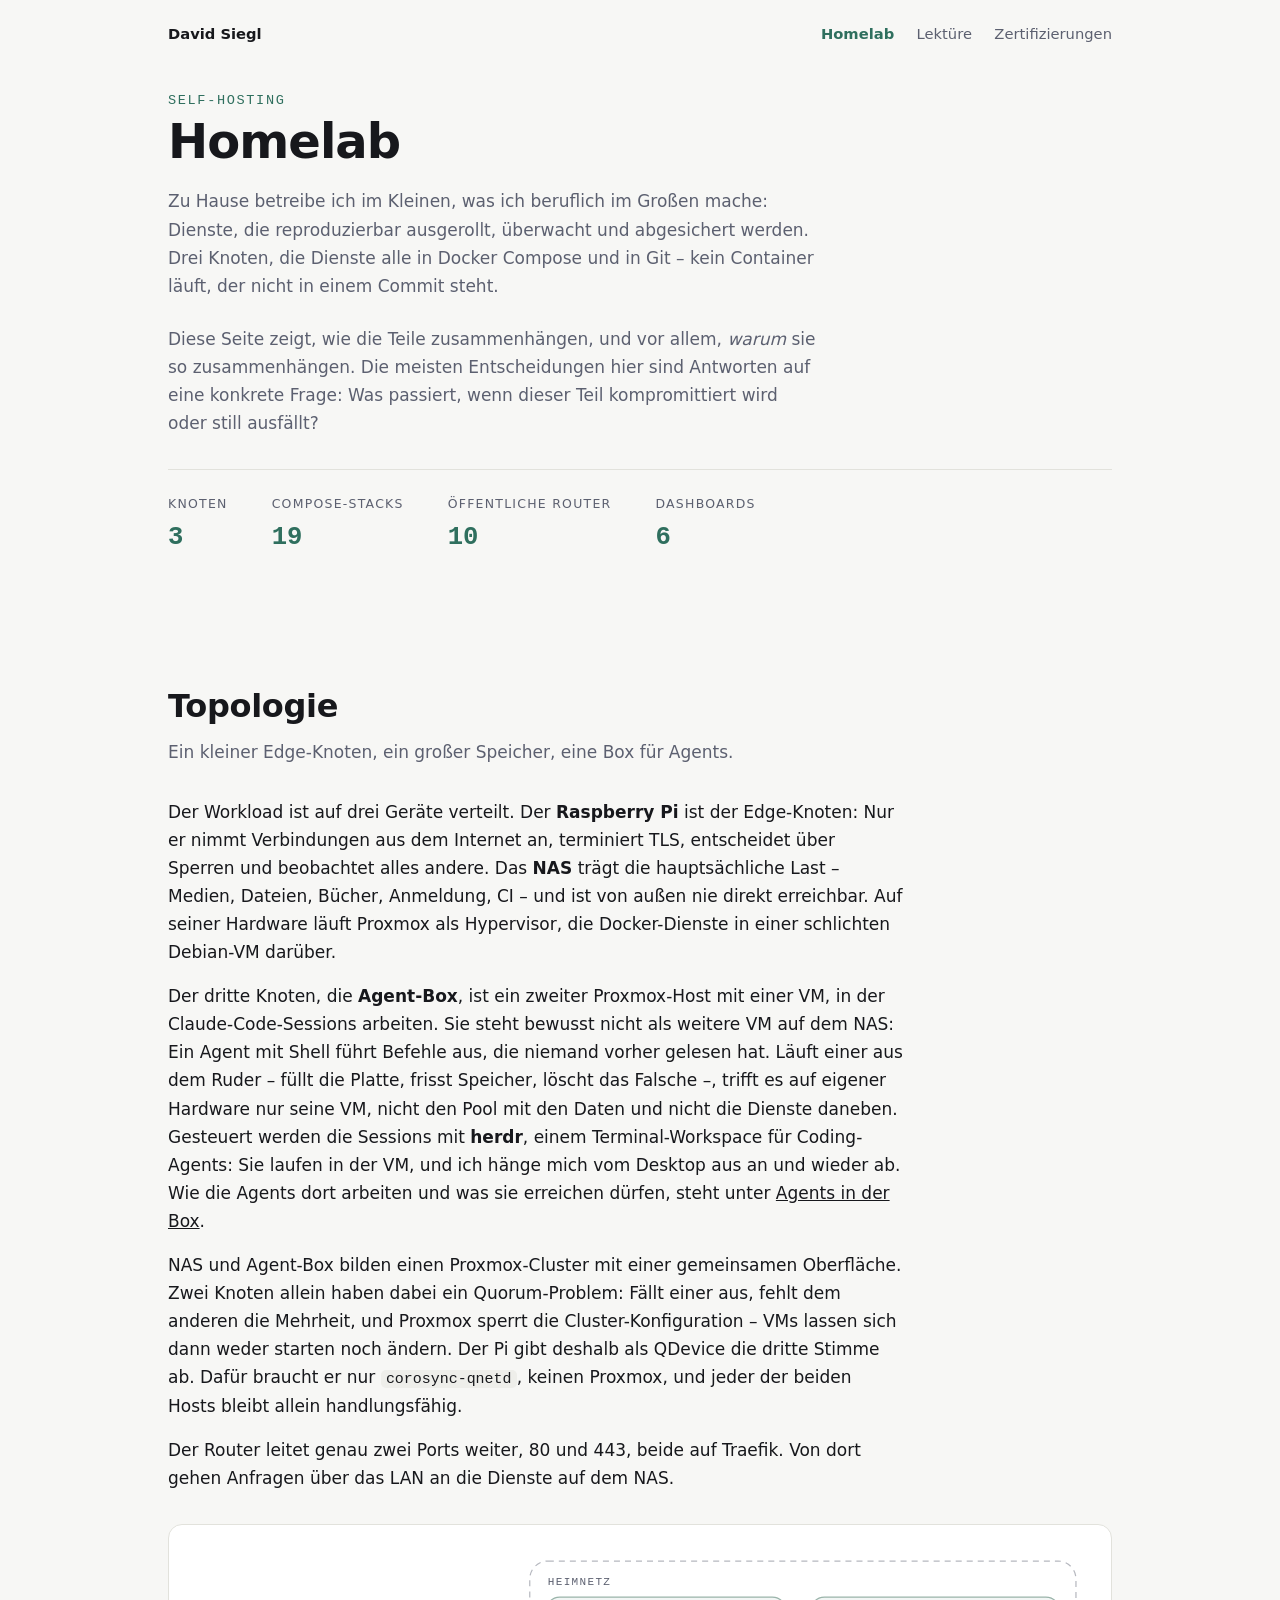
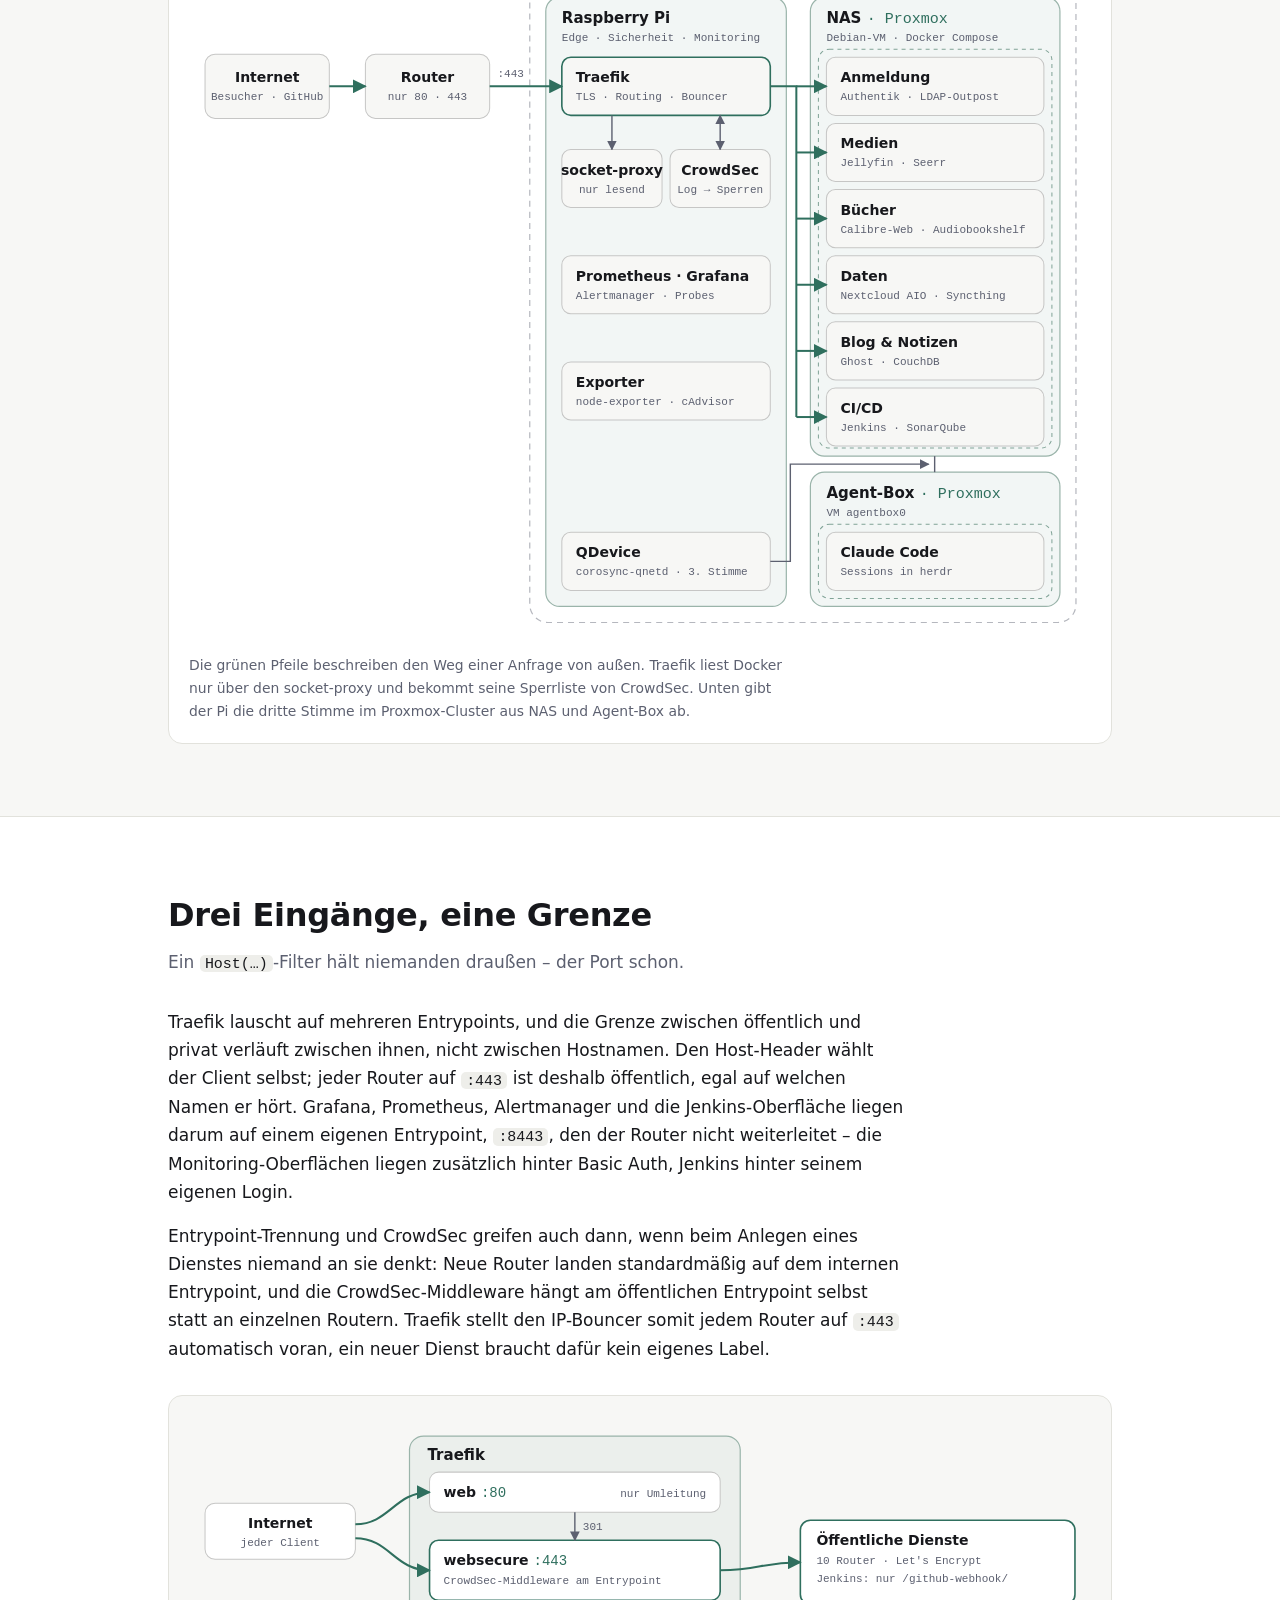
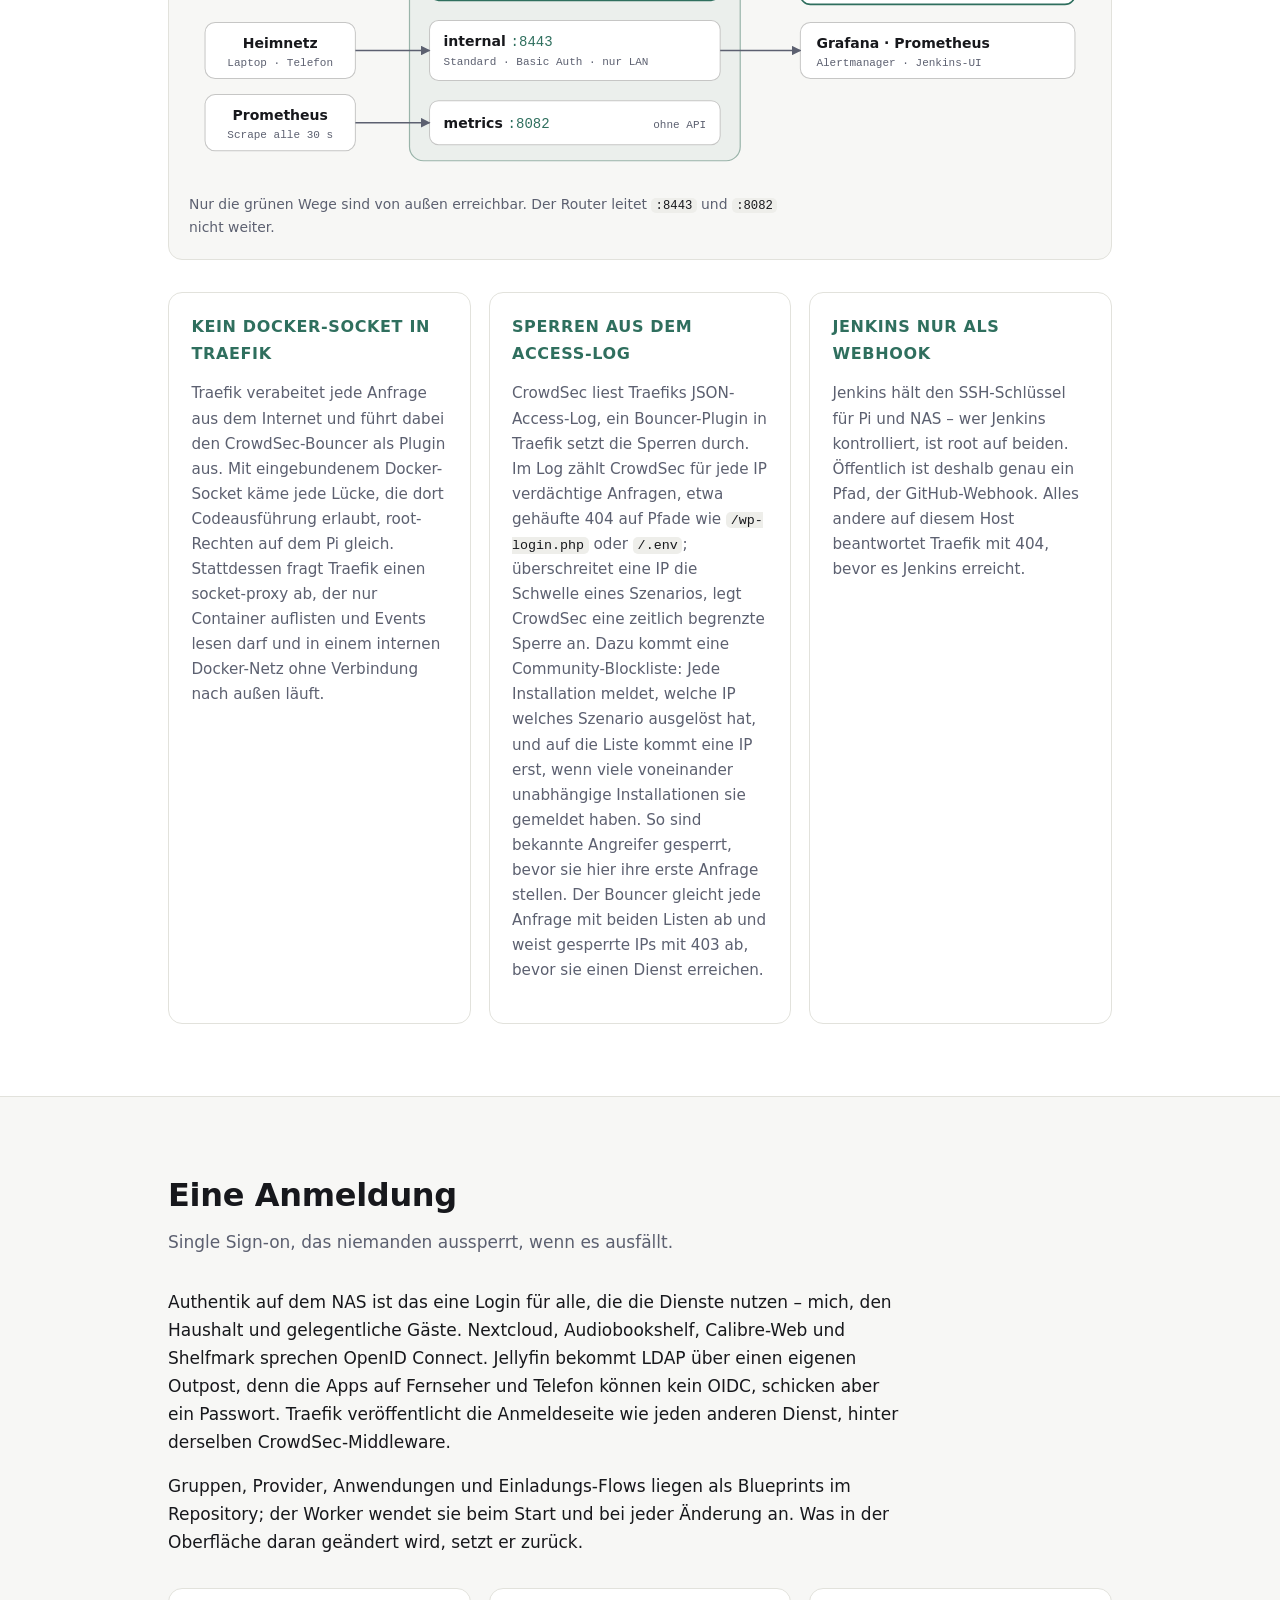
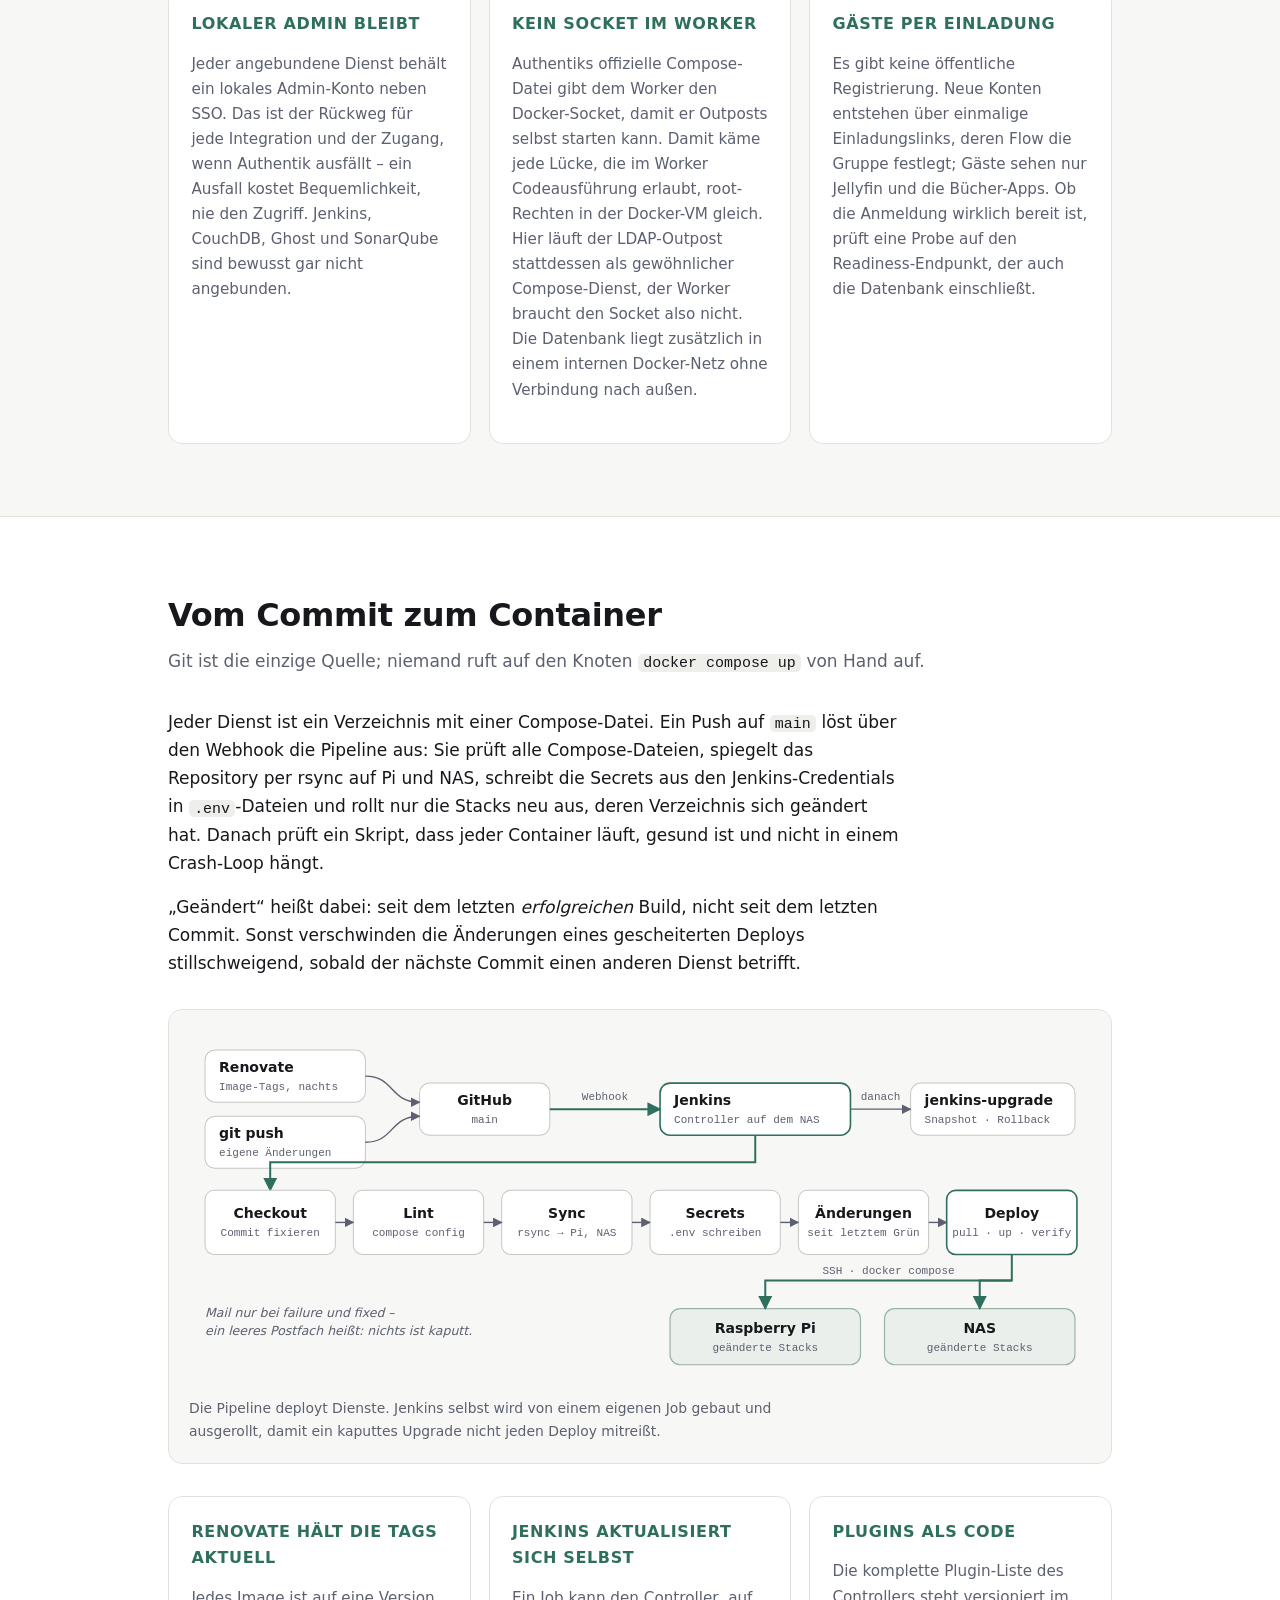
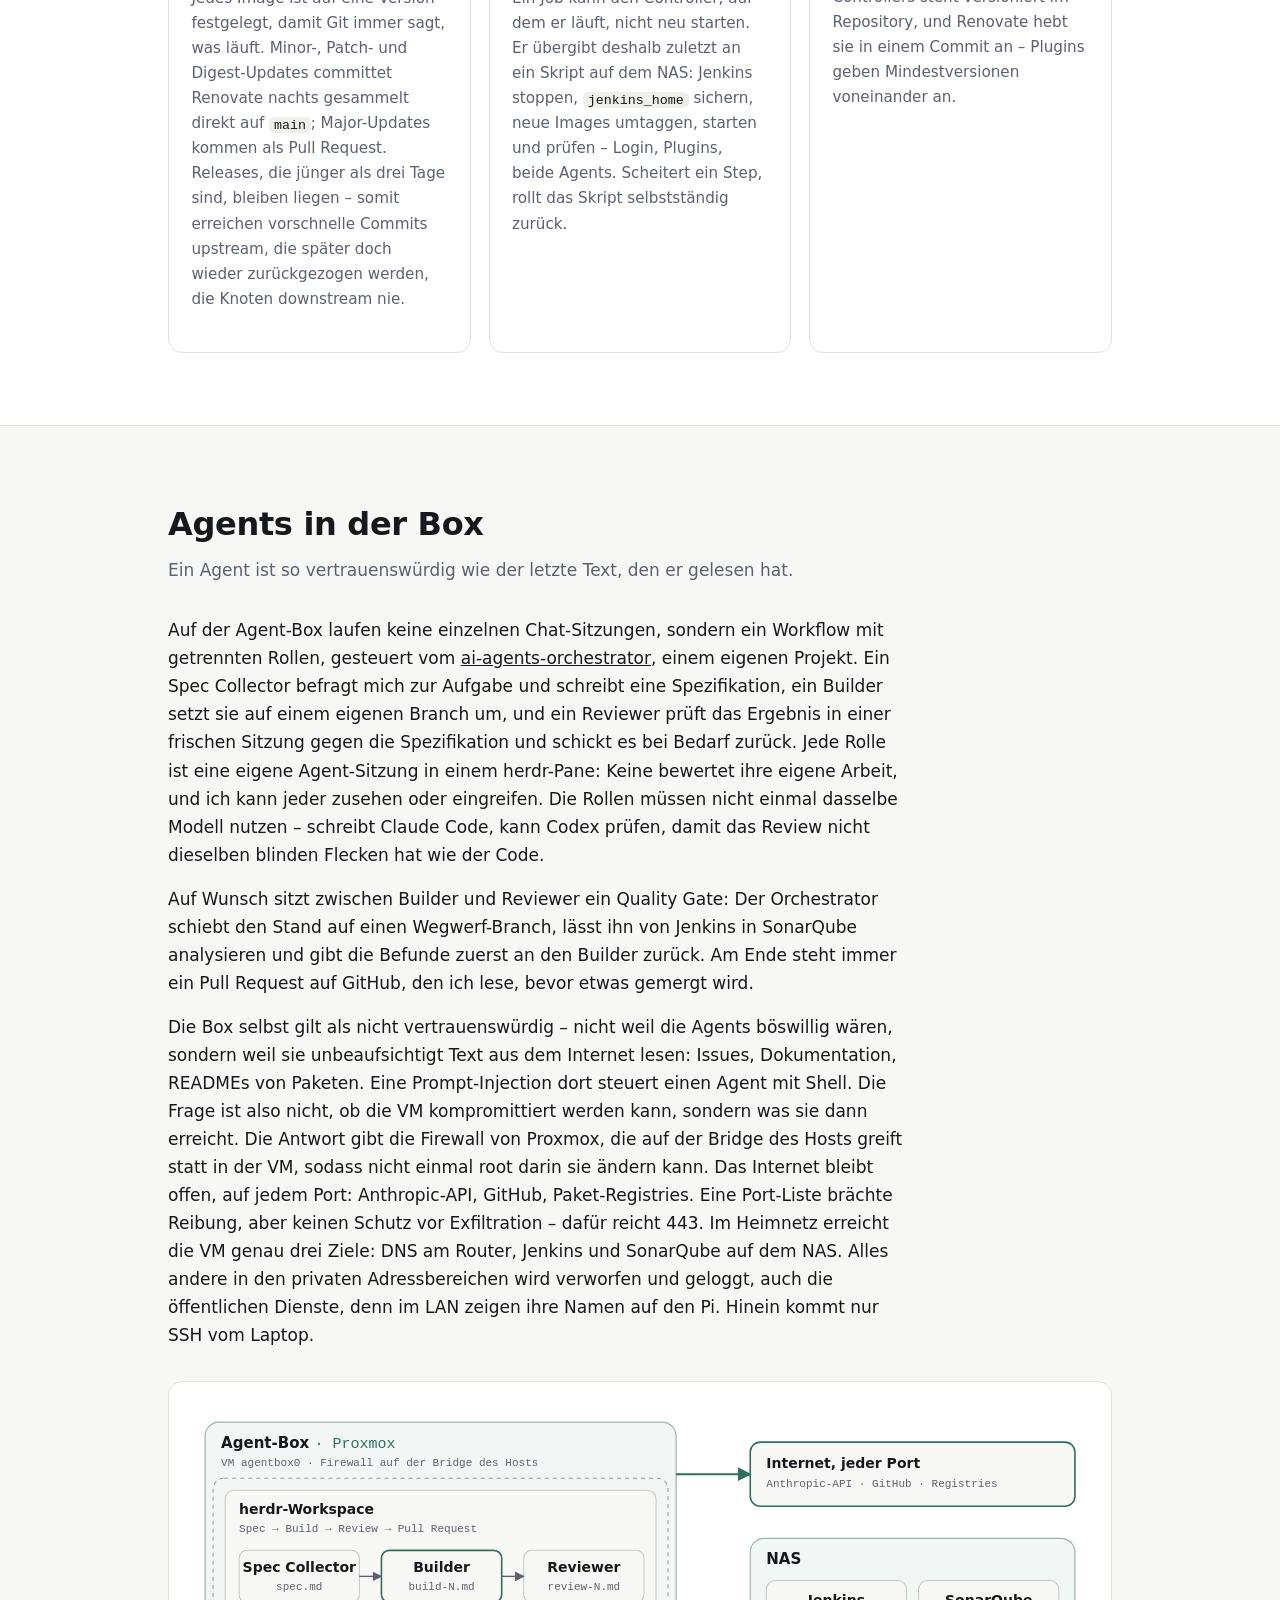
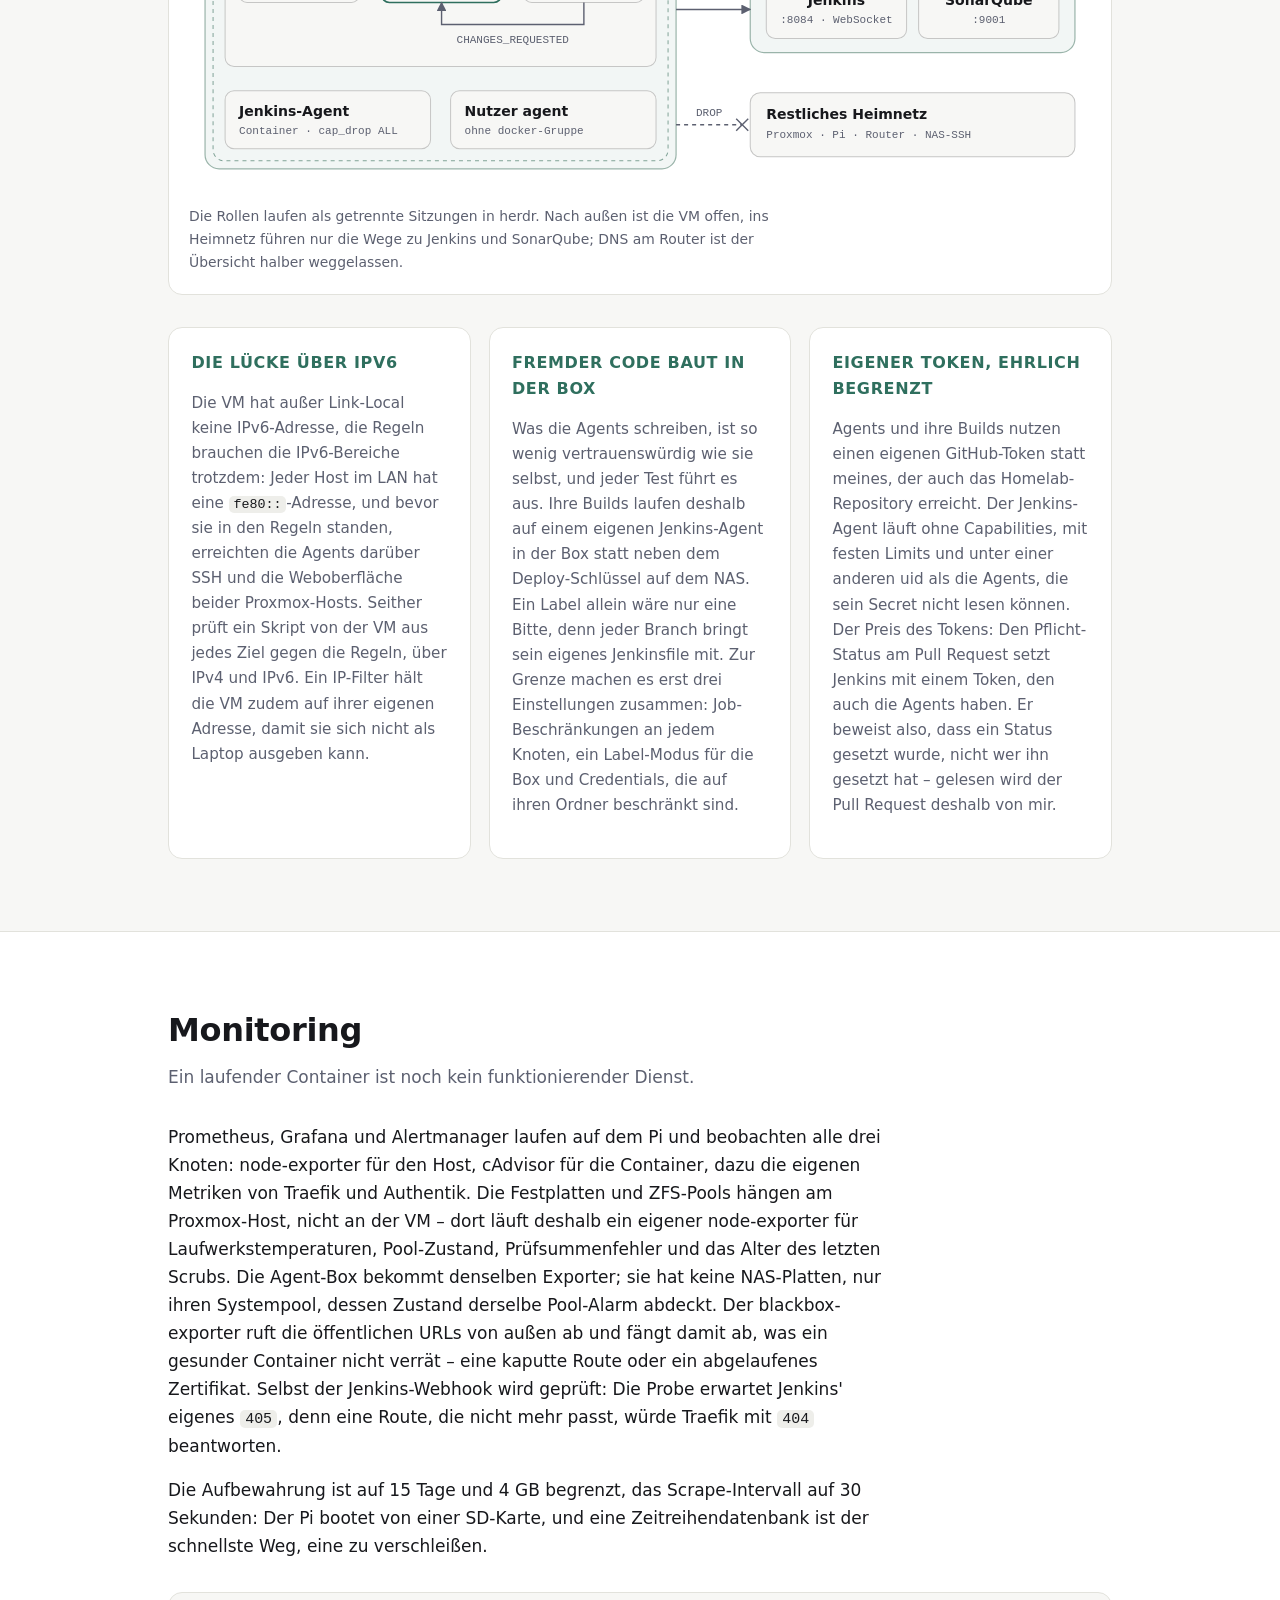
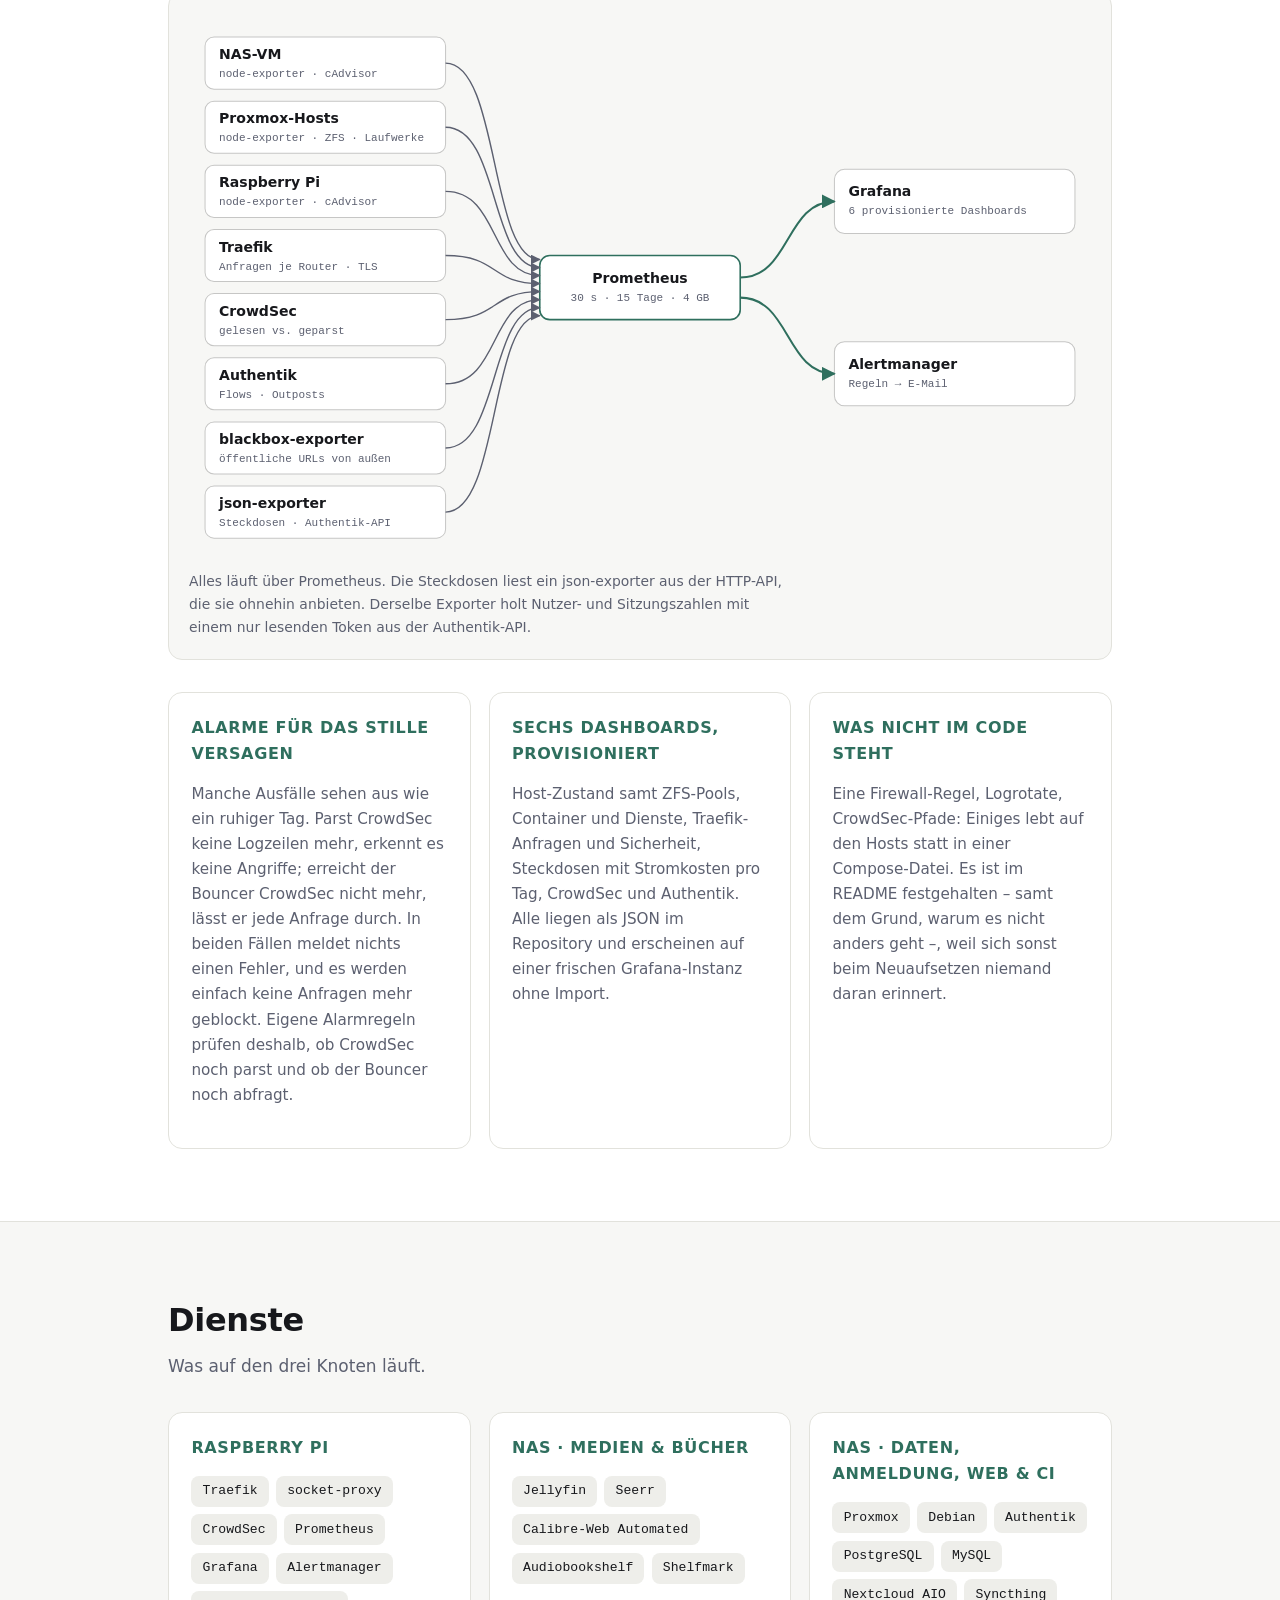
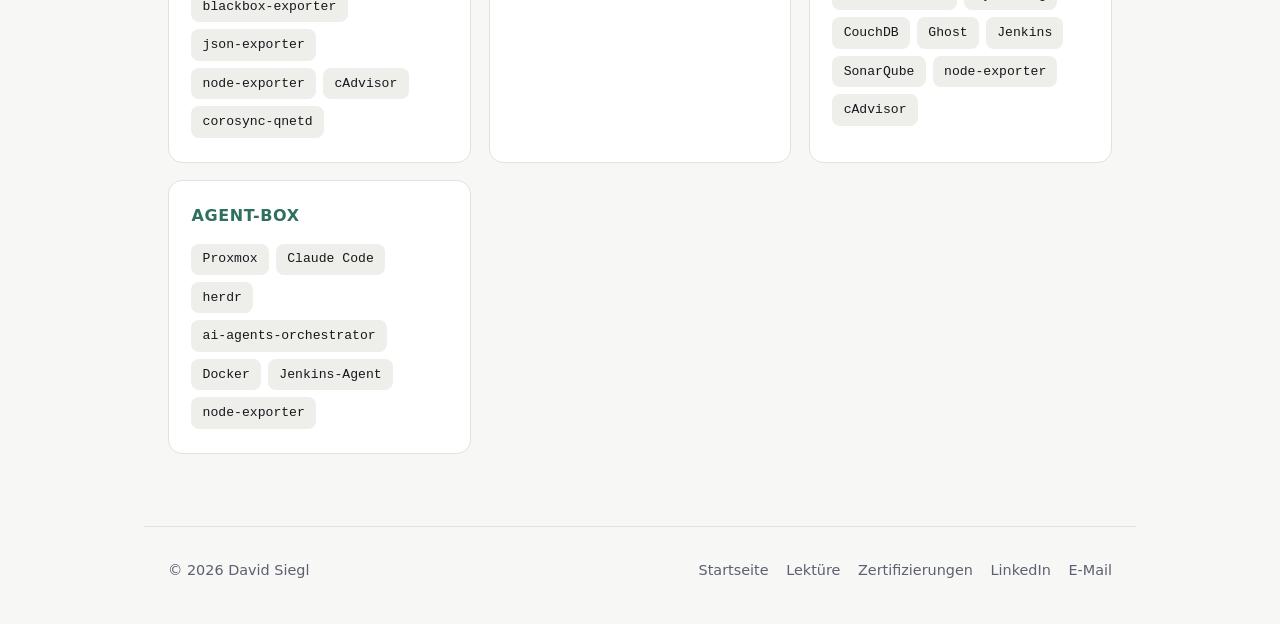
==== commit 9def34b9: "keep seerr on the homelab page" ====
--- a/homelab.html
+++ b/homelab.html
@@ -153,7 +153,7 @@
 
             <rect class="d-box" x="636" y="178" width="217" height="58" rx="9"/>
             <text class="d-title" x="650" y="203">Medien</text>
-            <text class="d-sub" x="650" y="221">Jellyfin · LDAP-Outpost</text>
+            <text class="d-sub" x="650" y="221">Jellyfin · Seerr</text>
 
             <rect class="d-box" x="636" y="244" width="217" height="58" rx="9"/>
             <text class="d-title" x="650" y="269">Bücher</text>
@@ -818,7 +818,7 @@
         <article class="card">
           <h3>NAS · Medien &amp; Bücher</h3>
           <ul class="tags">
-            <li>Jellyfin</li><li>Calibre-Web Automated</li><li>Audiobookshelf</li><li>Shelfmark</li>
+            <li>Jellyfin</li><li>Seerr</li><li>Calibre-Web Automated</li><li>Audiobookshelf</li><li>Shelfmark</li>
           </ul>
         </article>
         <article class="card">
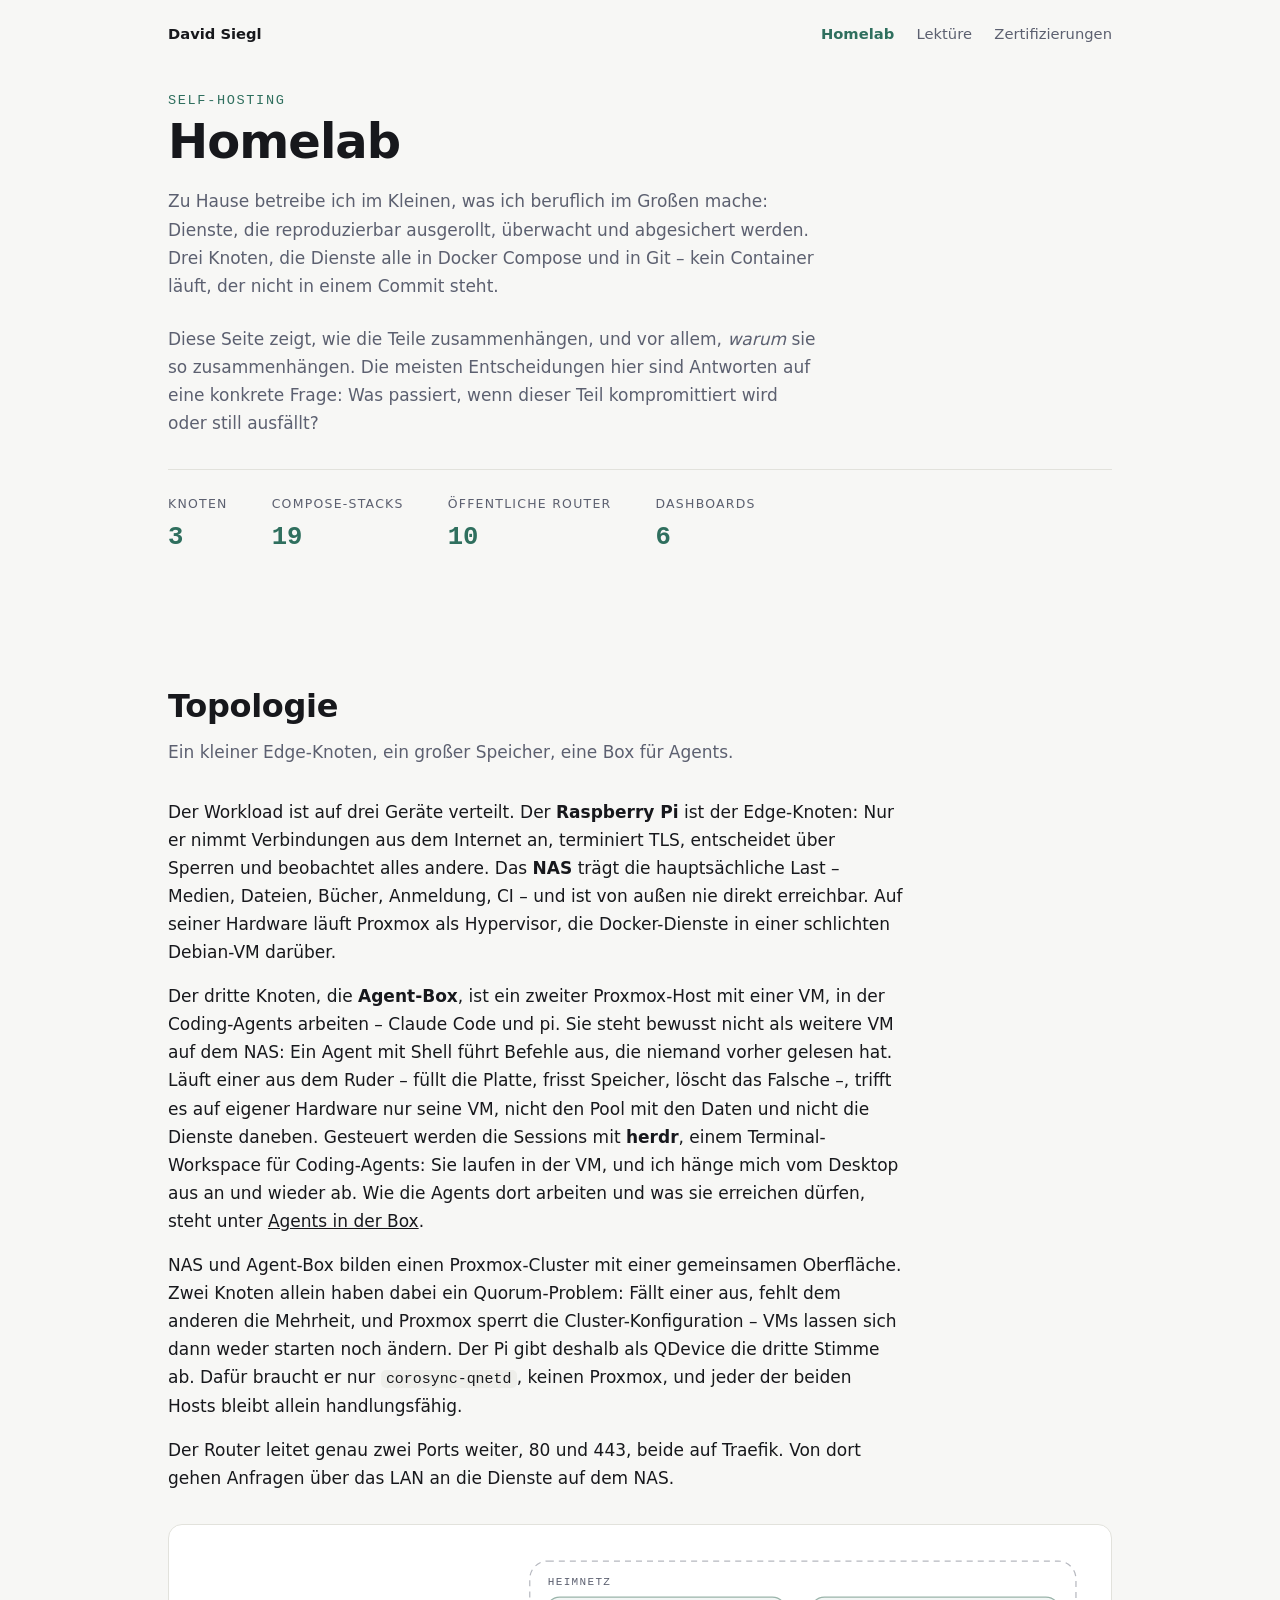
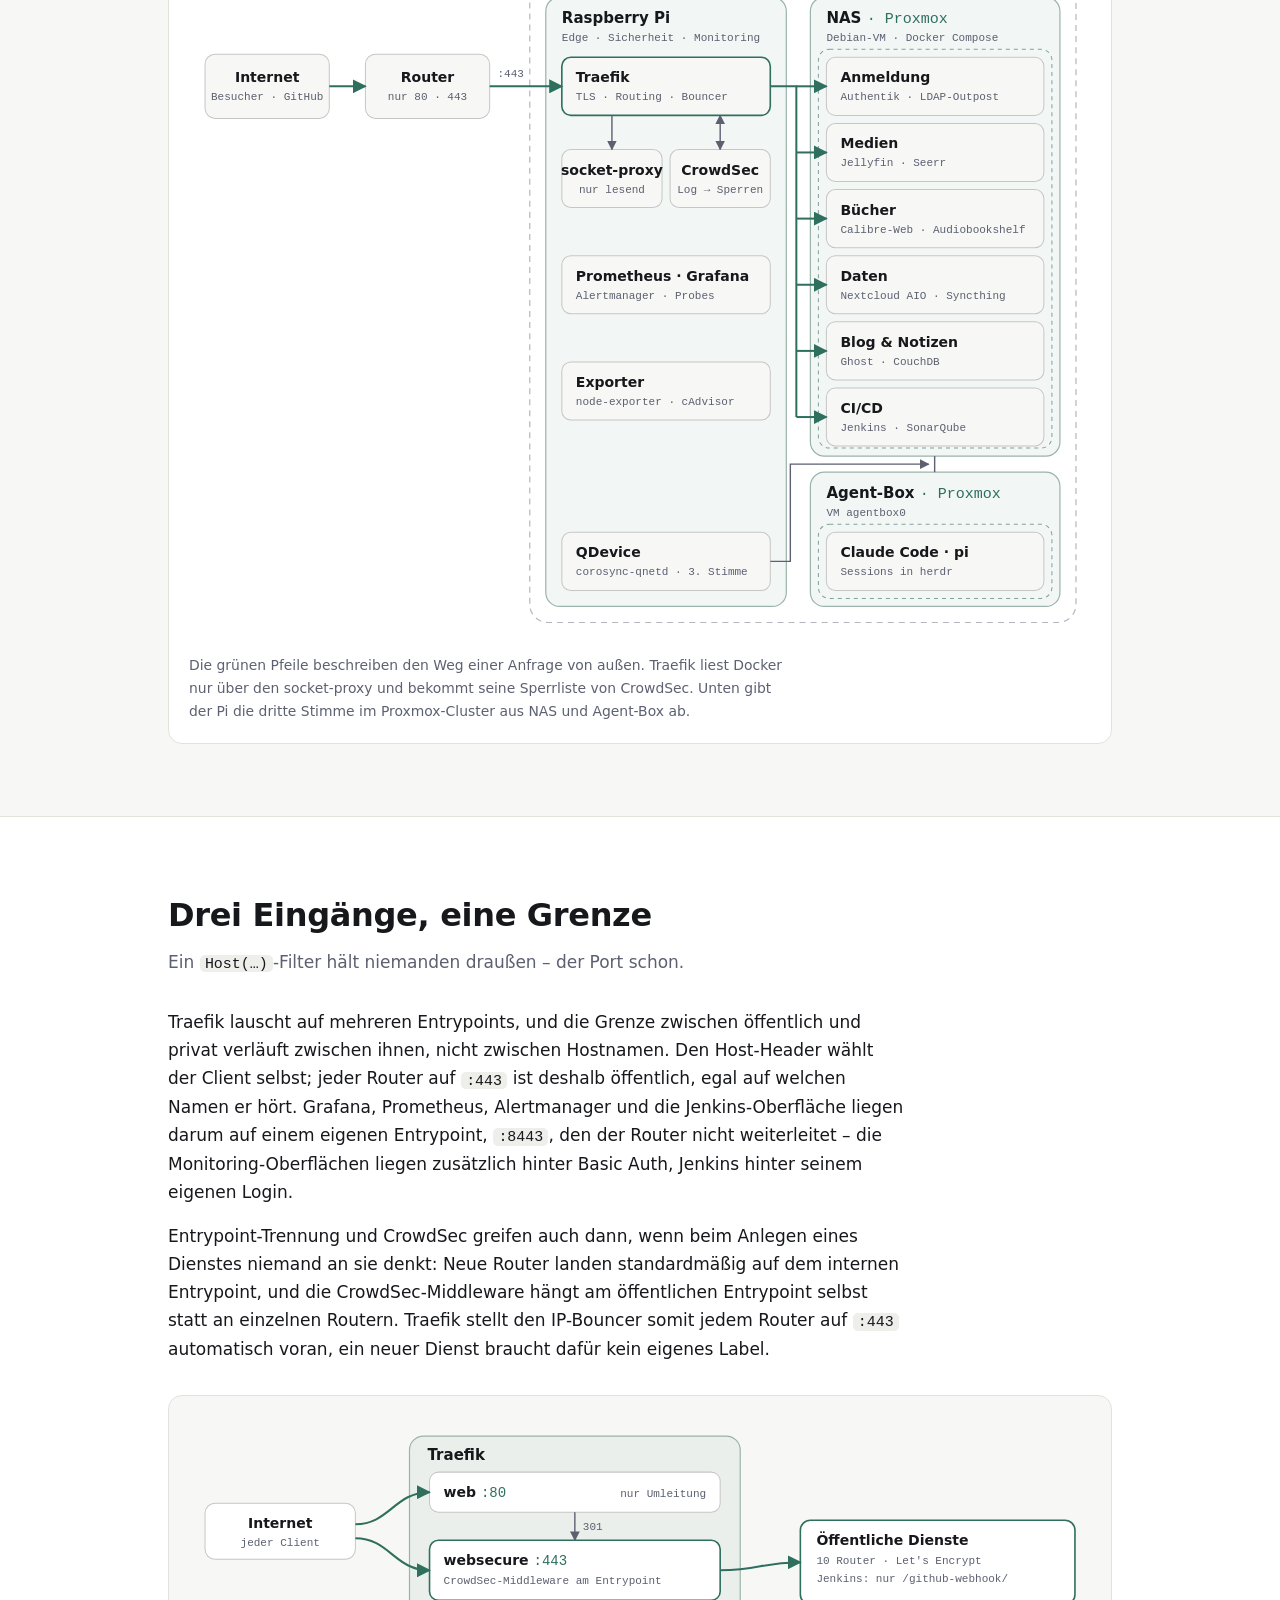
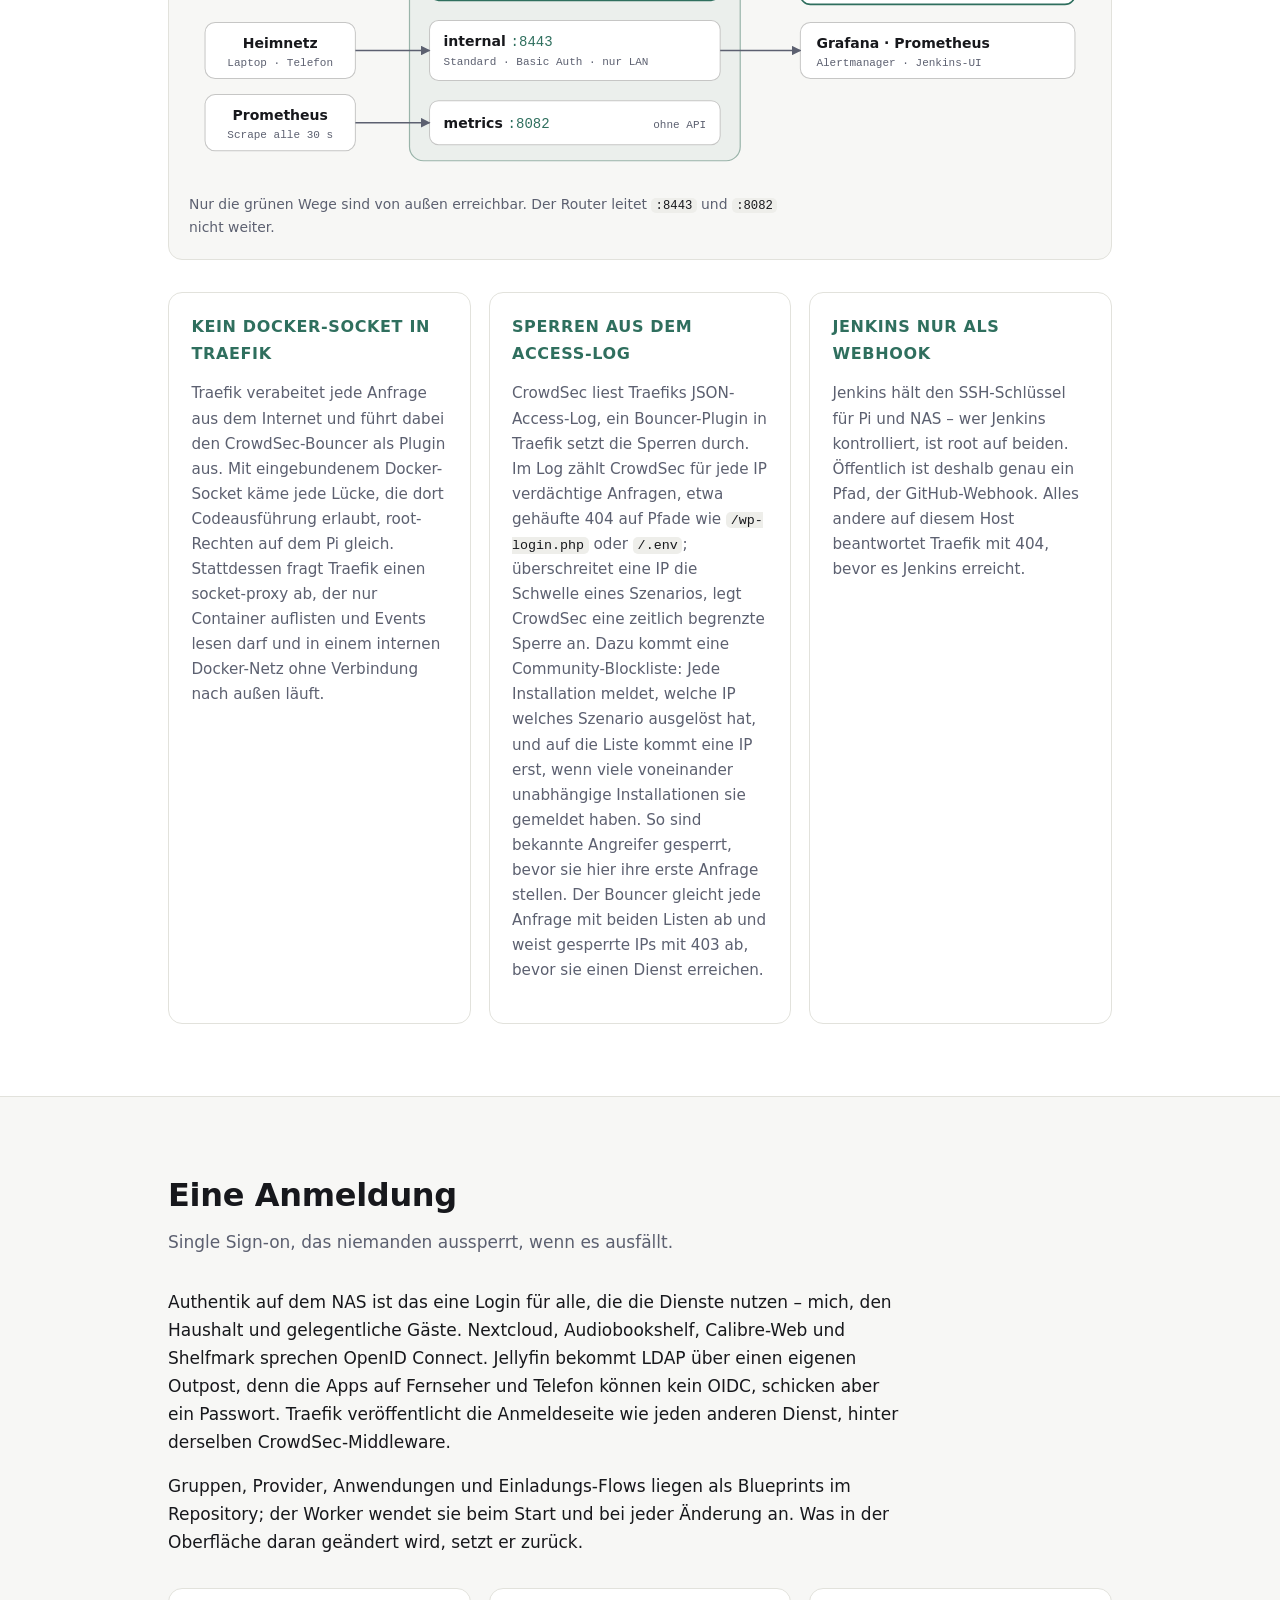
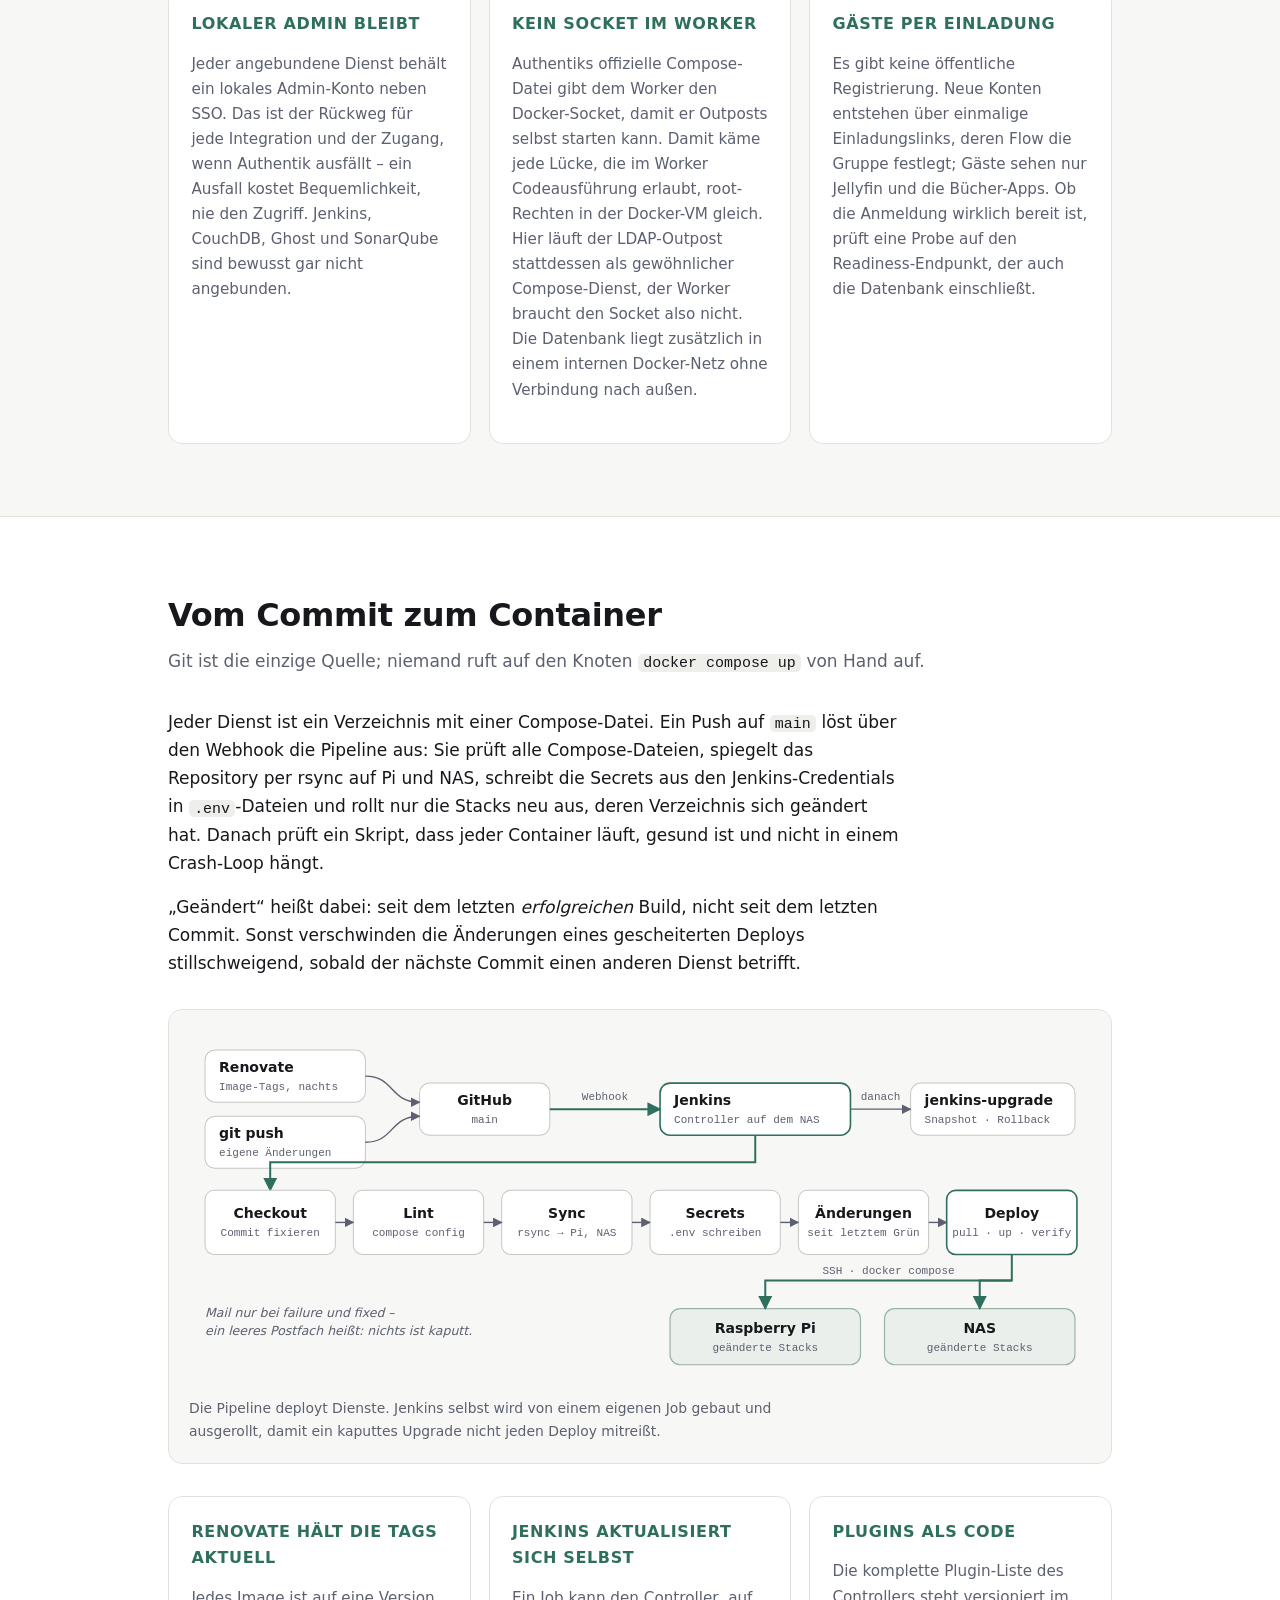
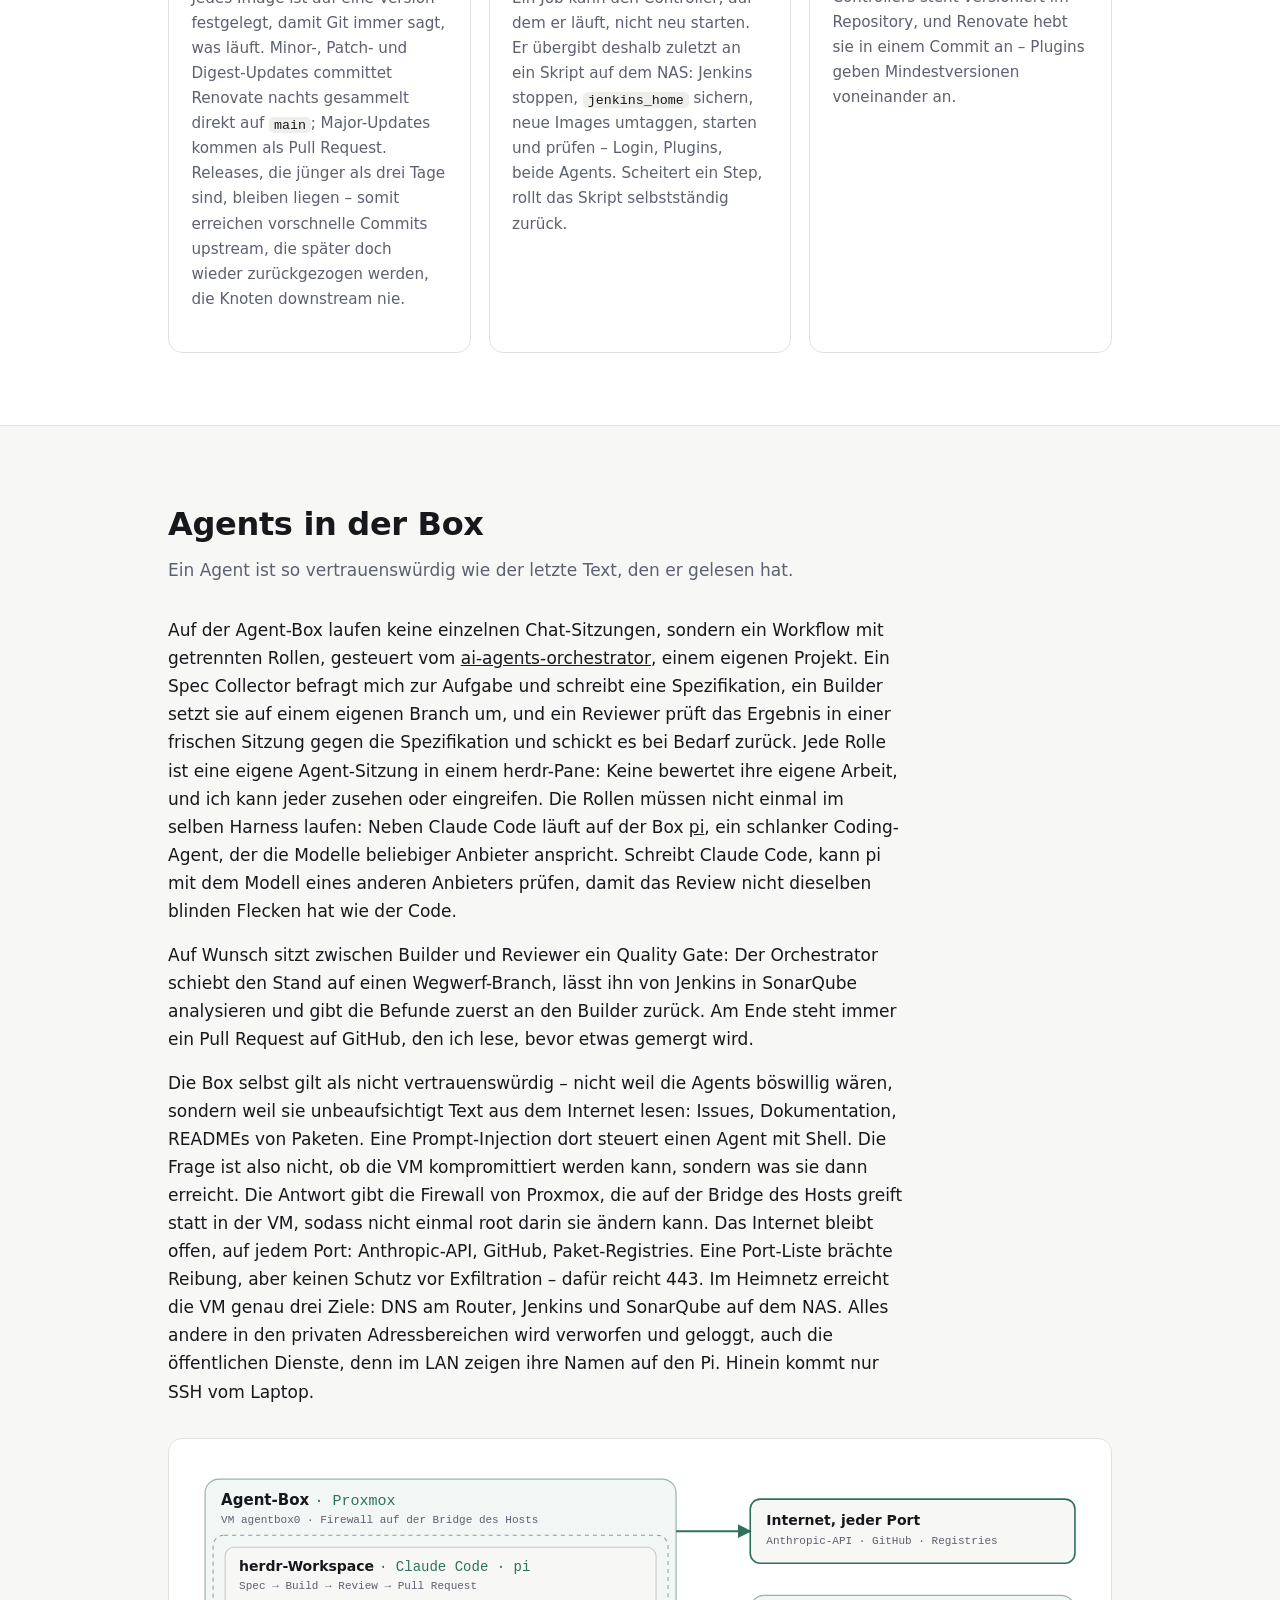
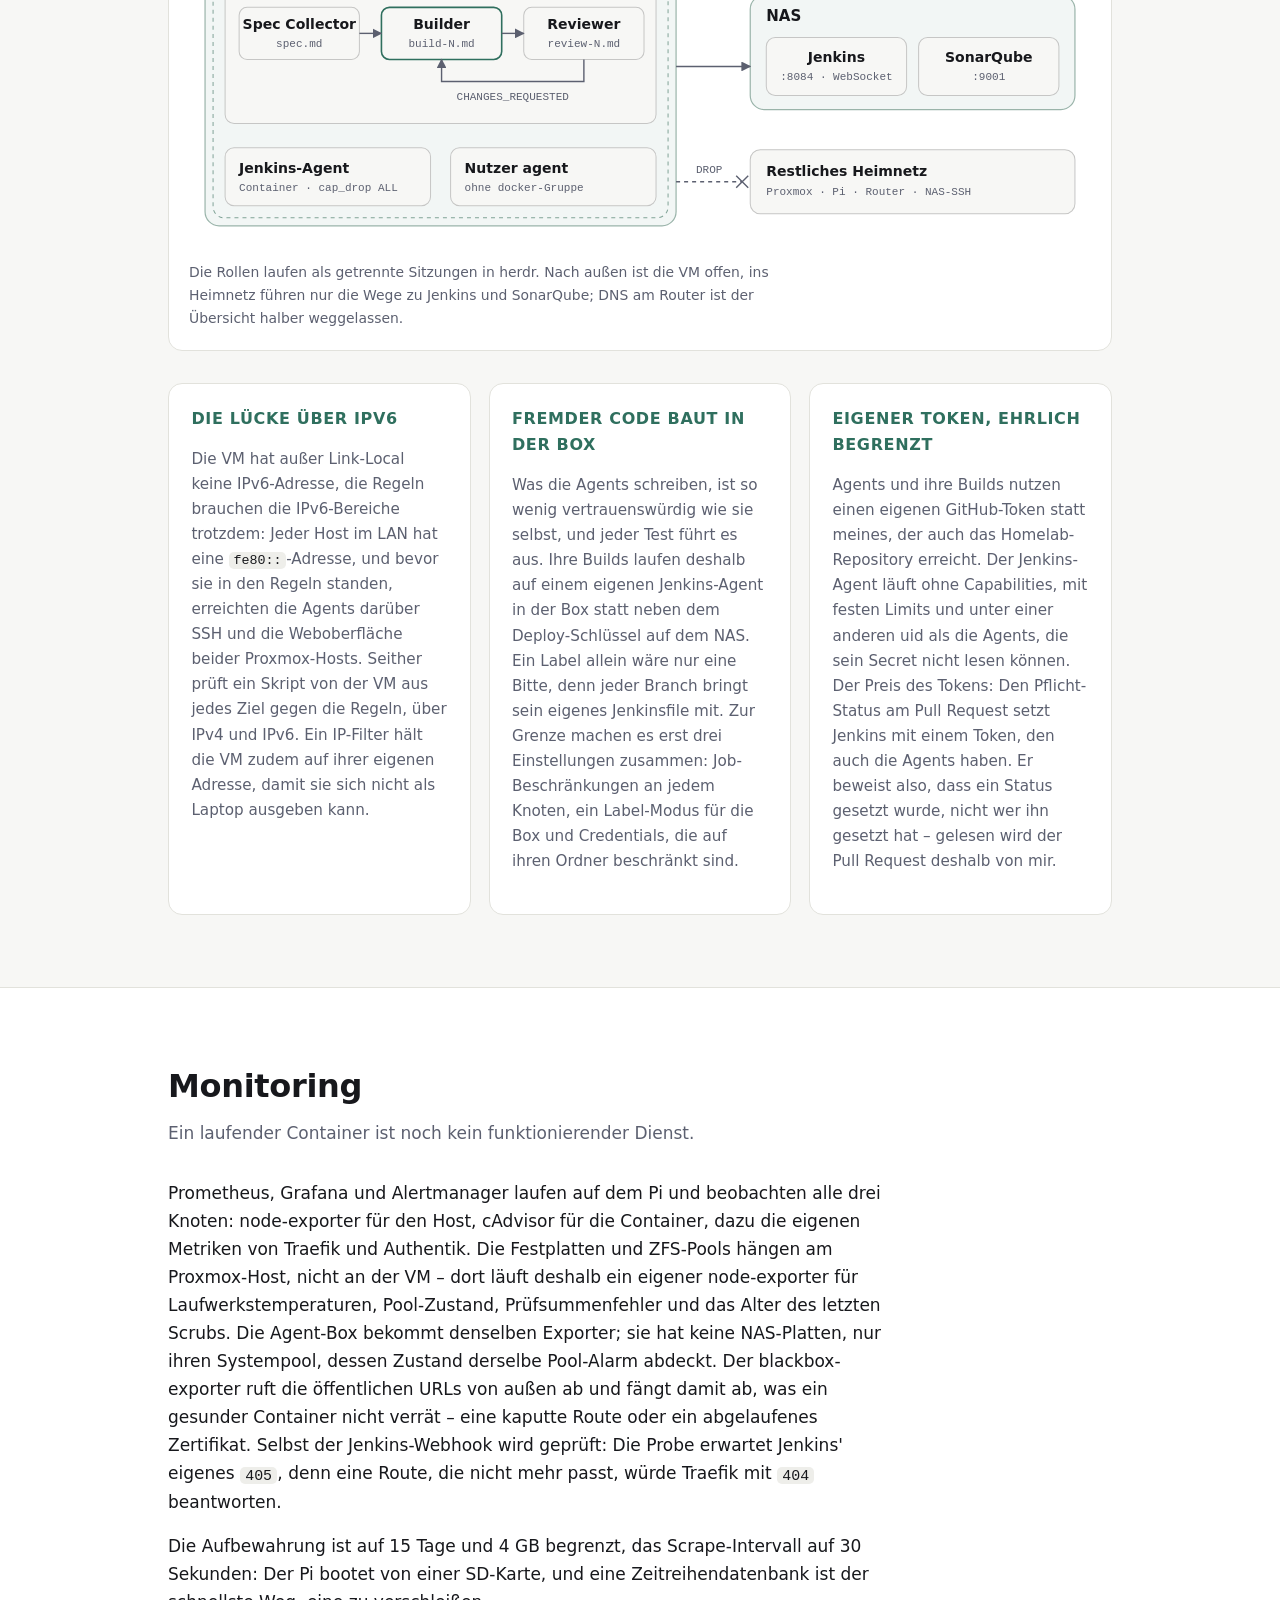
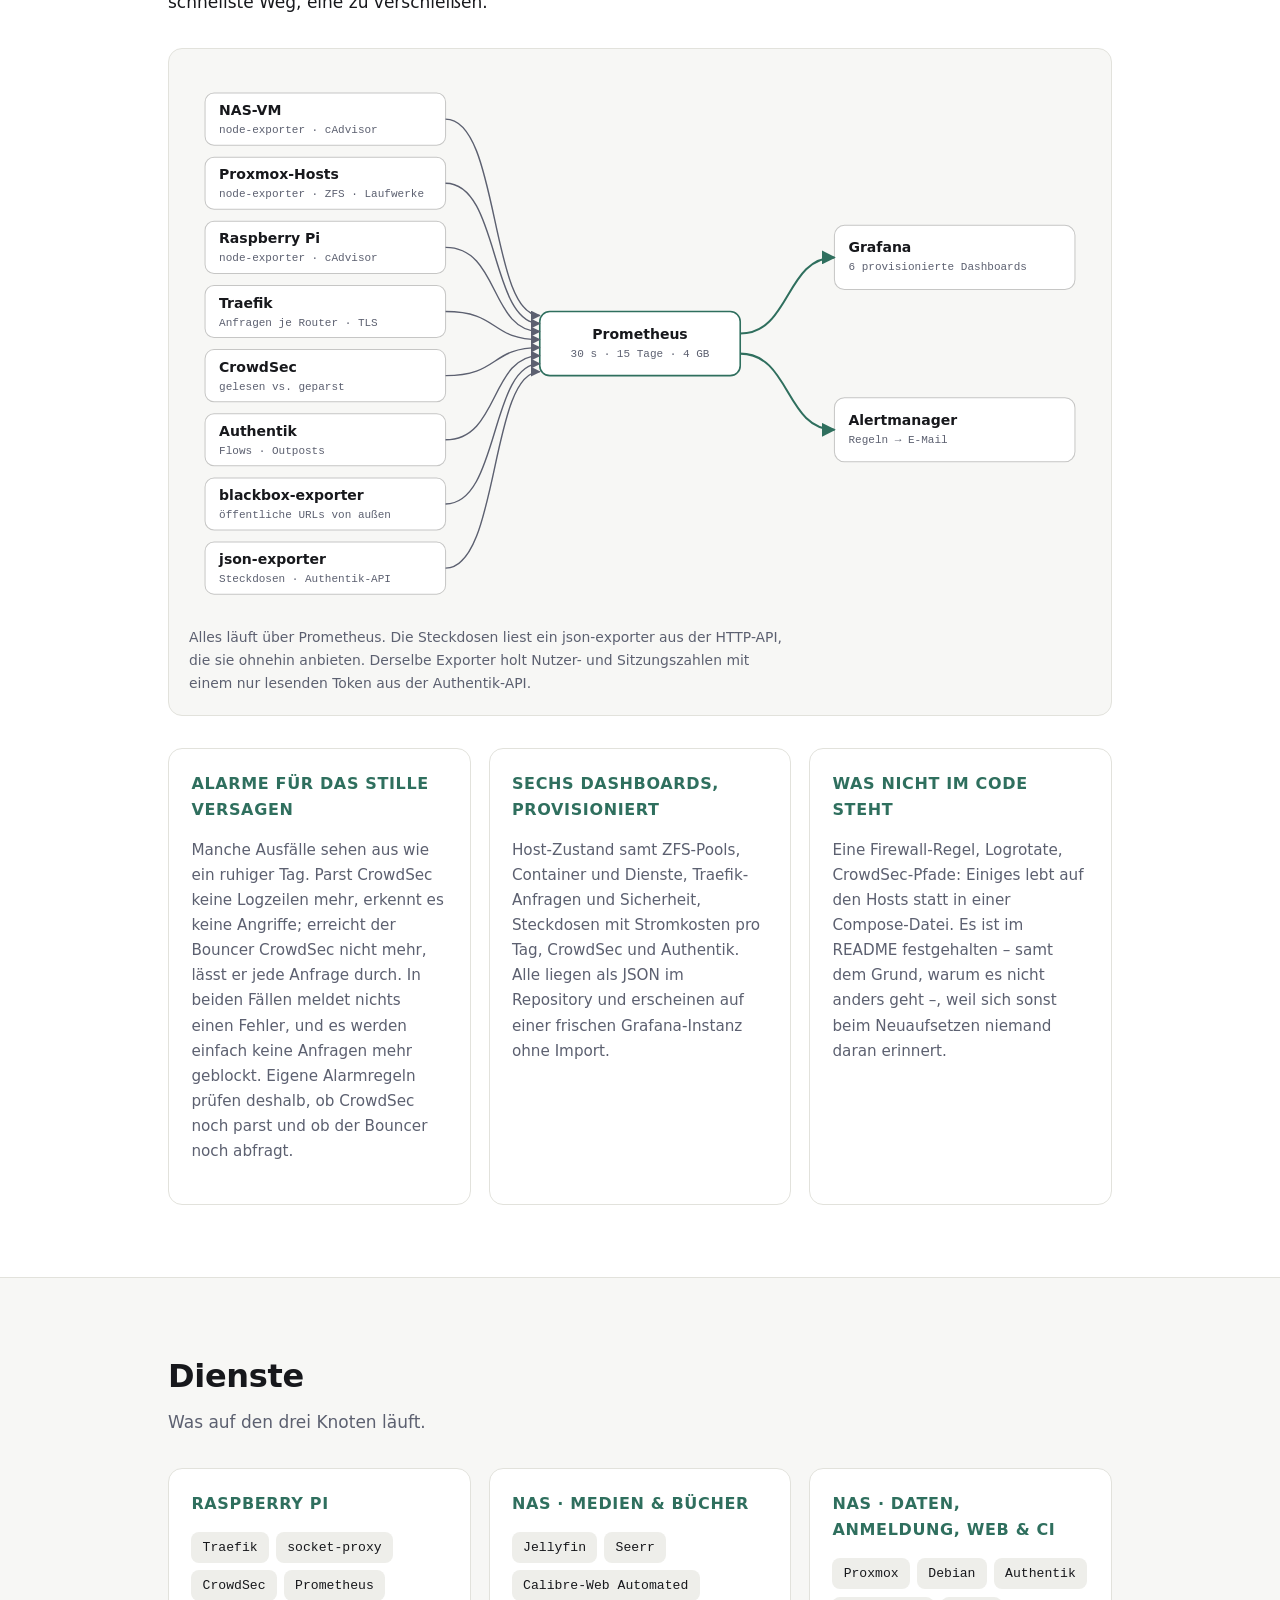
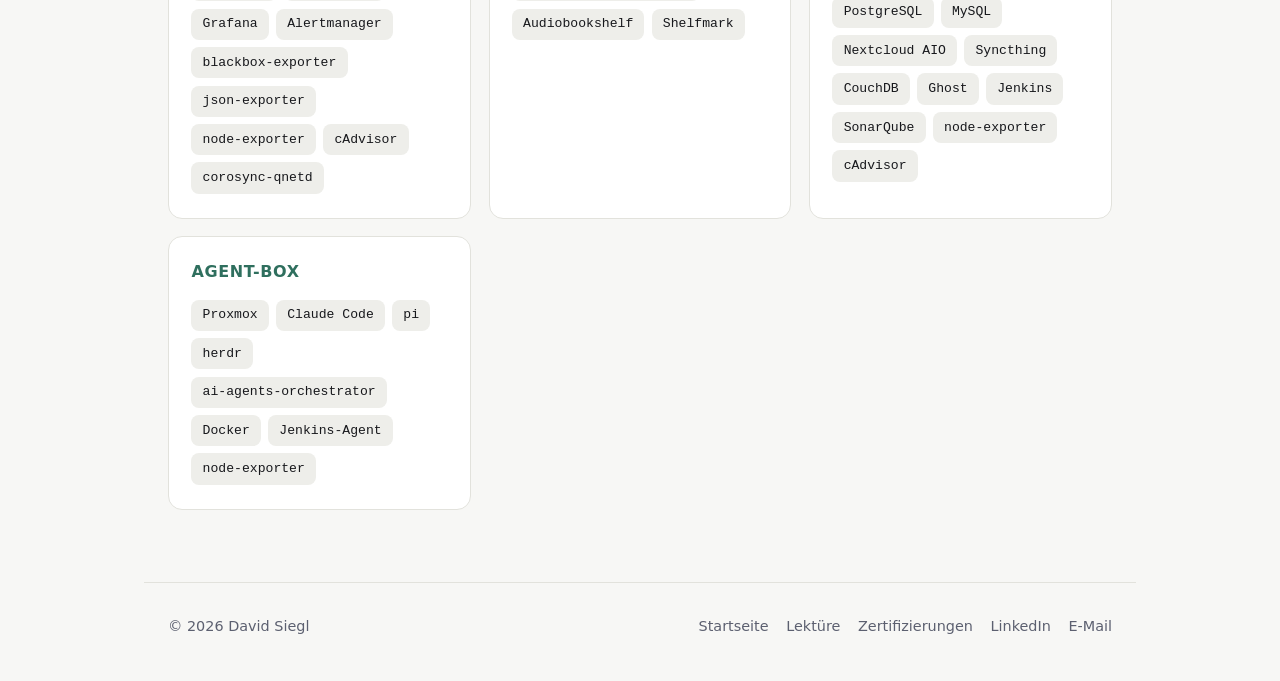
==== commit d865a557: "mention pi next to claude code on the agent box" ====
--- a/homelab.html
+++ b/homelab.html
@@ -4,7 +4,7 @@
   <meta charset="utf-8">
   <meta name="viewport" content="width=device-width, initial-scale=1">
   <title>Homelab — David Siegl</title>
-  <meta name="description" content="Architektur des Homelabs von David Siegl: drei Knoten, Proxmox-Cluster mit eigener Agent-Box für Claude Code, Docker Compose, Traefik und CrowdSec am Edge, Single Sign-on mit Authentik, Deployment über Jenkins und Renovate, Monitoring mit Prometheus und Grafana.">
+  <meta name="description" content="Architektur des Homelabs von David Siegl: drei Knoten, Proxmox-Cluster mit eigener Agent-Box für Claude Code und pi, Docker Compose, Traefik und CrowdSec am Edge, Single Sign-on mit Authentik, Deployment über Jenkins und Renovate, Monitoring mit Prometheus und Grafana.">
   <link rel="icon" href="assets/favicon.svg" type="image/svg+xml">
   <link rel="icon" href="assets/favicon.png" sizes="96x96" type="image/png">
   <link rel="apple-touch-icon" href="assets/apple-touch-icon.png">
@@ -71,7 +71,7 @@
         </p>
         <p>
           Der dritte Knoten, die <strong>Agent-Box</strong>, ist ein zweiter Proxmox-Host mit
-          einer VM, in der Claude-Code-Sessions arbeiten. Sie steht bewusst nicht als weitere
+          einer VM, in der Coding-Agents arbeiten – Claude Code und pi. Sie steht bewusst nicht als weitere
           VM auf dem NAS: Ein Agent mit Shell führt Befehle aus, die niemand vorher gelesen hat.
           Läuft einer aus dem Ruder – füllt die Platte, frisst Speicher, löscht das Falsche –,
           trifft es auf eigener Hardware nur seine VM, nicht den Pool mit den Daten und nicht
@@ -98,7 +98,7 @@
         <div class="diagram__scroll">
           <svg viewBox="0 0 900 692" role="img" aria-labelledby="d1-title d1-desc">
             <title id="d1-title">Topologie des Homelabs</title>
-            <desc id="d1-desc">Anfragen aus dem Internet erreichen über den Router Traefik auf dem Raspberry Pi. Traefik fragt Docker über einen rein lesenden socket-proxy ab und tauscht sich mit CrowdSec aus. Von Traefik gehen die Anfragen über das Heimnetz an die Dienstgruppen auf dem NAS. Dort laufen sie in einer Debian-VM unter dem Hypervisor Proxmox: Anmeldung mit Authentik, Medien, Bücher, Daten, Blog und Notizen sowie CI/CD. Unter dem NAS steht die Agent-Box, ein zweiter Proxmox-Host mit der VM agentbox0 für Claude-Code-Sessions, gesteuert mit herdr. NAS und Agent-Box bilden einen Proxmox-Cluster, dem der Raspberry Pi als QDevice mit corosync-qnetd die dritte Stimme gibt.</desc>
+            <desc id="d1-desc">Anfragen aus dem Internet erreichen über den Router Traefik auf dem Raspberry Pi. Traefik fragt Docker über einen rein lesenden socket-proxy ab und tauscht sich mit CrowdSec aus. Von Traefik gehen die Anfragen über das Heimnetz an die Dienstgruppen auf dem NAS. Dort laufen sie in einer Debian-VM unter dem Hypervisor Proxmox: Anmeldung mit Authentik, Medien, Bücher, Daten, Blog und Notizen sowie CI/CD. Unter dem NAS steht die Agent-Box, ein zweiter Proxmox-Host mit der VM agentbox0 für Sessions von Claude Code und pi, gesteuert mit herdr. NAS und Agent-Box bilden einen Proxmox-Cluster, dem der Raspberry Pi als QDevice mit corosync-qnetd die dritte Stimme gibt.</desc>
 
             <rect class="d-zone" x="340" y="16" width="545" height="660" rx="18"/>
             <text class="d-zone-label" x="358" y="40">HEIMNETZ</text>
@@ -178,7 +178,7 @@
             <rect class="d-vm" x="628" y="578" width="233" height="74" rx="11"/>
 
             <rect class="d-box" x="636" y="586" width="217" height="58" rx="9"/>
-            <text class="d-title" x="650" y="611">Claude Code</text>
+            <text class="d-title" x="650" y="611">Claude Code · pi</text>
             <text class="d-sub" x="650" y="629">Sessions in herdr</text>
 
             <!-- Cluster: NAS and Agent-Box joined, the Pi's vote feeding into the join -->
@@ -541,8 +541,11 @@
           prüft das Ergebnis in einer frischen Sitzung gegen die Spezifikation und schickt es
           bei Bedarf zurück. Jede Rolle ist eine eigene Agent-Sitzung in einem herdr-Pane:
           Keine bewertet ihre eigene Arbeit, und ich kann jeder zusehen oder eingreifen. Die
-          Rollen müssen nicht einmal dasselbe Modell nutzen – schreibt Claude Code, kann Codex
-          prüfen, damit das Review nicht dieselben blinden Flecken hat wie der Code.
+          Rollen müssen nicht einmal im selben Harness laufen: Neben Claude Code läuft auf der
+          Box <a href="https://github.com/badlogic/pi-mono" target="_blank" rel="noopener noreferrer">pi</a>,
+          ein schlanker Coding-Agent, der die Modelle beliebiger Anbieter anspricht. Schreibt
+          Claude Code, kann pi mit dem Modell eines anderen Anbieters prüfen, damit das Review
+          nicht dieselben blinden Flecken hat wie der Code.
         </p>
         <p>
           Auf Wunsch sitzt zwischen Builder und Reviewer ein Quality Gate: Der Orchestrator
@@ -570,7 +573,7 @@
         <div class="diagram__scroll">
           <svg viewBox="0 0 900 386" role="img" aria-labelledby="d5-title d5-desc">
             <title id="d5-title">Agent-Box und ihre Grenzen</title>
-            <desc id="d5-desc">In der VM agentbox0 auf der Agent-Box laufen die Rollen des ai-agents-orchestrator als getrennte Sitzungen in einem herdr-Workspace: Spec Collector, Builder und Reviewer, der Änderungen an den Builder zurückschicken kann. Daneben laufen ein Jenkins-Agent für die Builds der Agents als eingeschränkter Container und der Nutzer agent ohne docker-Gruppe. Die Firewall auf der Bridge des Proxmox-Hosts lässt die VM ins Internet, im Heimnetz nur zu Jenkins auf Port 8084 und SonarQube auf Port 9001 auf dem NAS sowie zum DNS des Routers. Das restliche Heimnetz – Proxmox-Hosts, Raspberry Pi, Router-Oberfläche und SSH zum NAS – wird verworfen.</desc>
+            <desc id="d5-desc">In der VM agentbox0 auf der Agent-Box laufen die Rollen des ai-agents-orchestrator als getrennte Sitzungen von Claude Code oder pi in einem herdr-Workspace: Spec Collector, Builder und Reviewer, der Änderungen an den Builder zurückschicken kann. Daneben laufen ein Jenkins-Agent für die Builds der Agents als eingeschränkter Container und der Nutzer agent ohne docker-Gruppe. Die Firewall auf der Bridge des Proxmox-Hosts lässt die VM ins Internet, im Heimnetz nur zu Jenkins auf Port 8084 und SonarQube auf Port 9001 auf dem NAS sowie zum DNS des Routers. Das restliche Heimnetz – Proxmox-Hosts, Raspberry Pi, Router-Oberfläche und SSH zum NAS – wird verworfen.</desc>
 
             <rect class="d-group" x="16" y="20" width="470" height="346" rx="14"/>
             <text class="d-group-title" x="32" y="46">Agent-Box <tspan class="d-mono">· Proxmox</tspan></text>
@@ -578,7 +581,7 @@
             <rect class="d-vm" x="24" y="76" width="454" height="282" rx="11"/>
 
             <rect class="d-box" x="36" y="88" width="430" height="176" rx="9"/>
-            <text class="d-title" x="50" y="112">herdr-Workspace</text>
+            <text class="d-title" x="50" y="112">herdr-Workspace <tspan class="d-mono">· Claude Code · pi</tspan></text>
             <text class="d-sub" x="50" y="130">Spec → Build → Review → Pull Request</text>
 
             <!-- Roles: x = 50 + i * 142 -->
@@ -832,7 +835,7 @@
         <article class="card">
           <h3>Agent-Box</h3>
           <ul class="tags">
-            <li>Proxmox</li><li>Claude Code</li><li>herdr</li><li>ai-agents-orchestrator</li>
+            <li>Proxmox</li><li>Claude Code</li><li>pi</li><li>herdr</li><li>ai-agents-orchestrator</li>
             <li>Docker</li><li>Jenkins-Agent</li><li>node-exporter</li>
           </ul>
         </article>
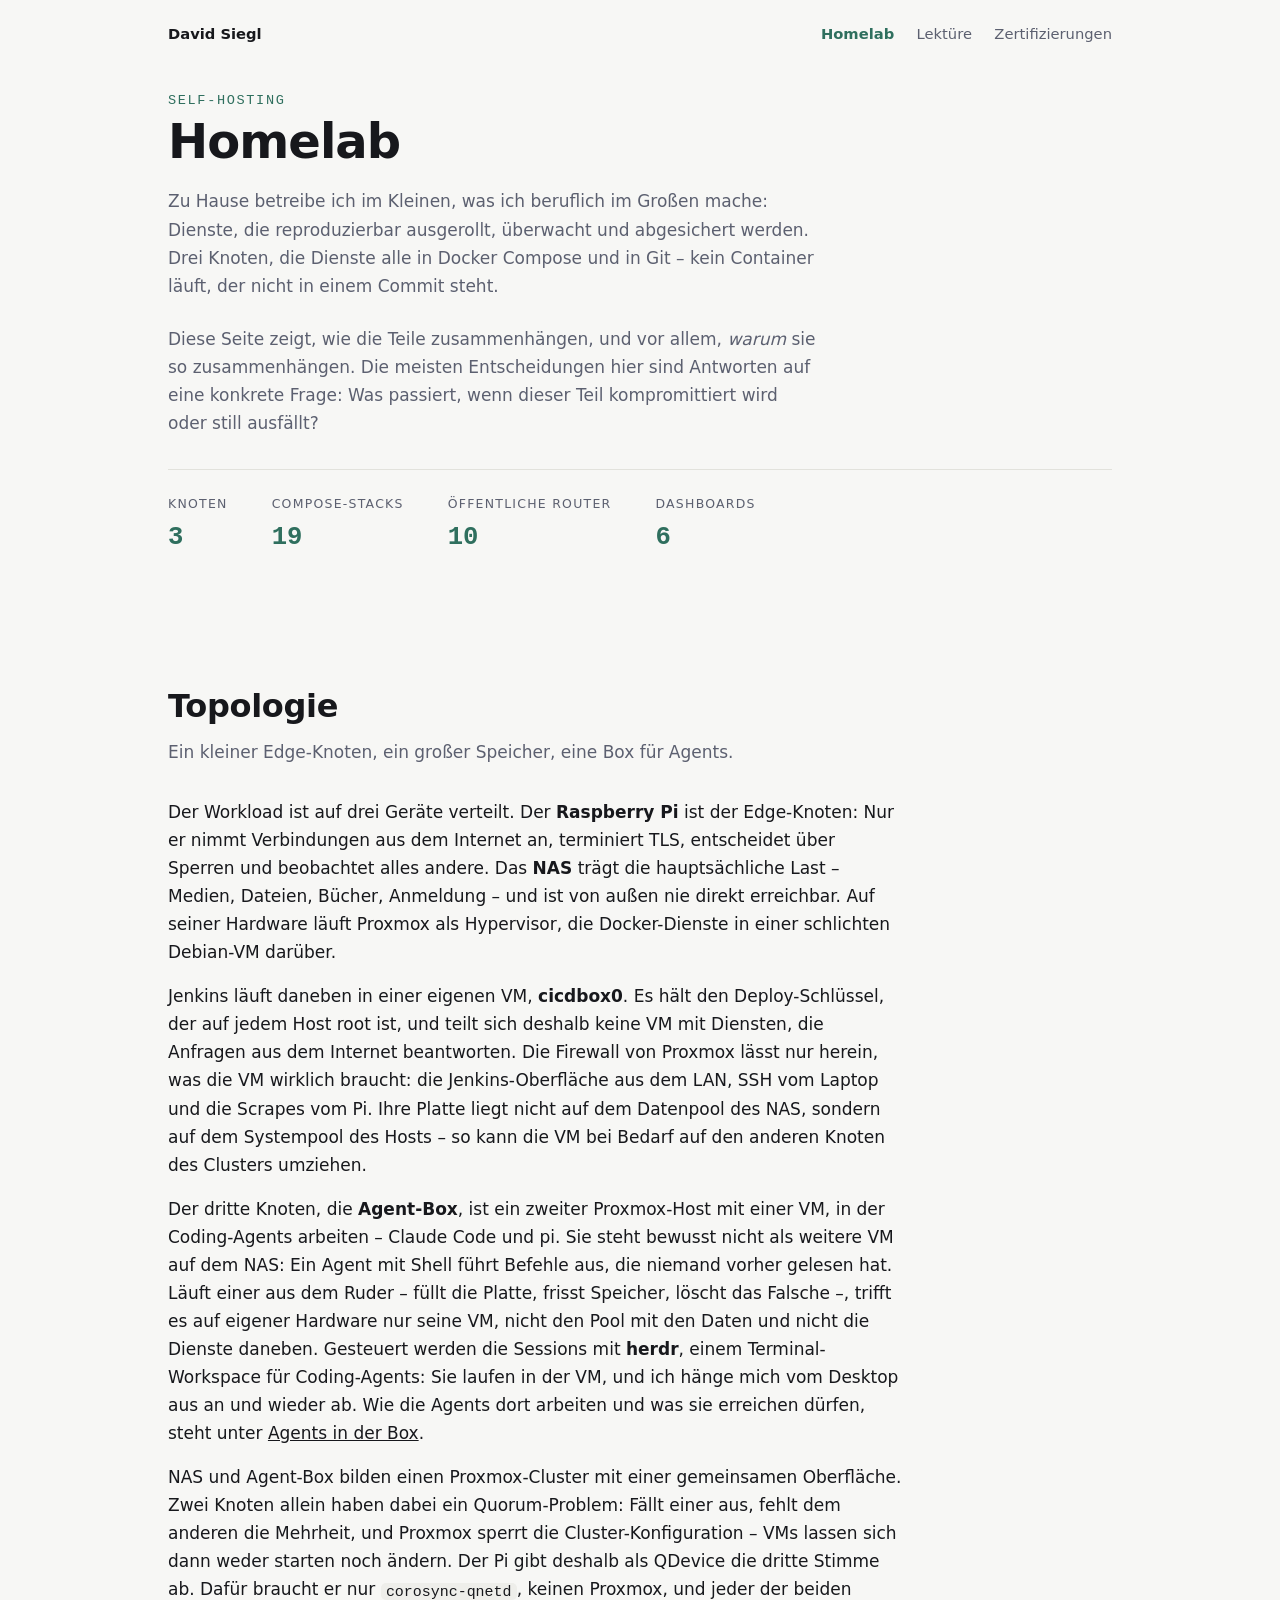
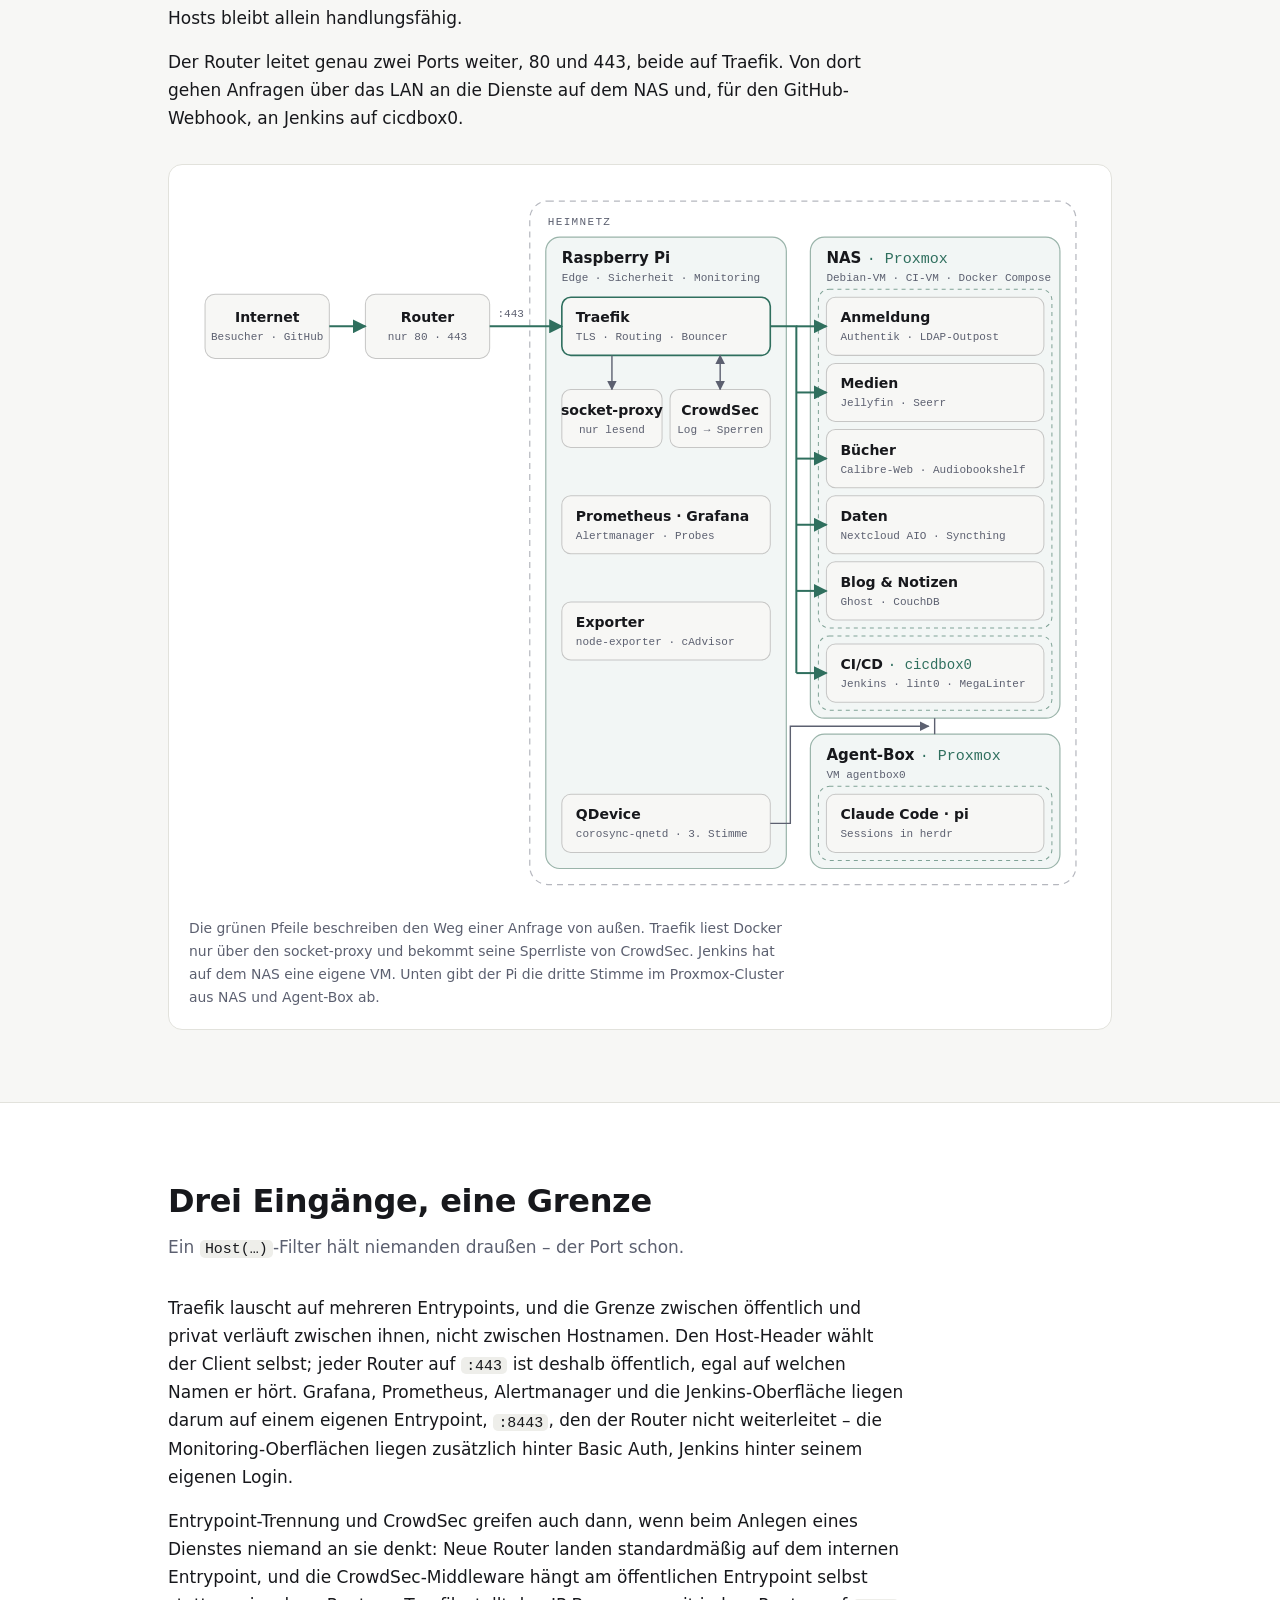
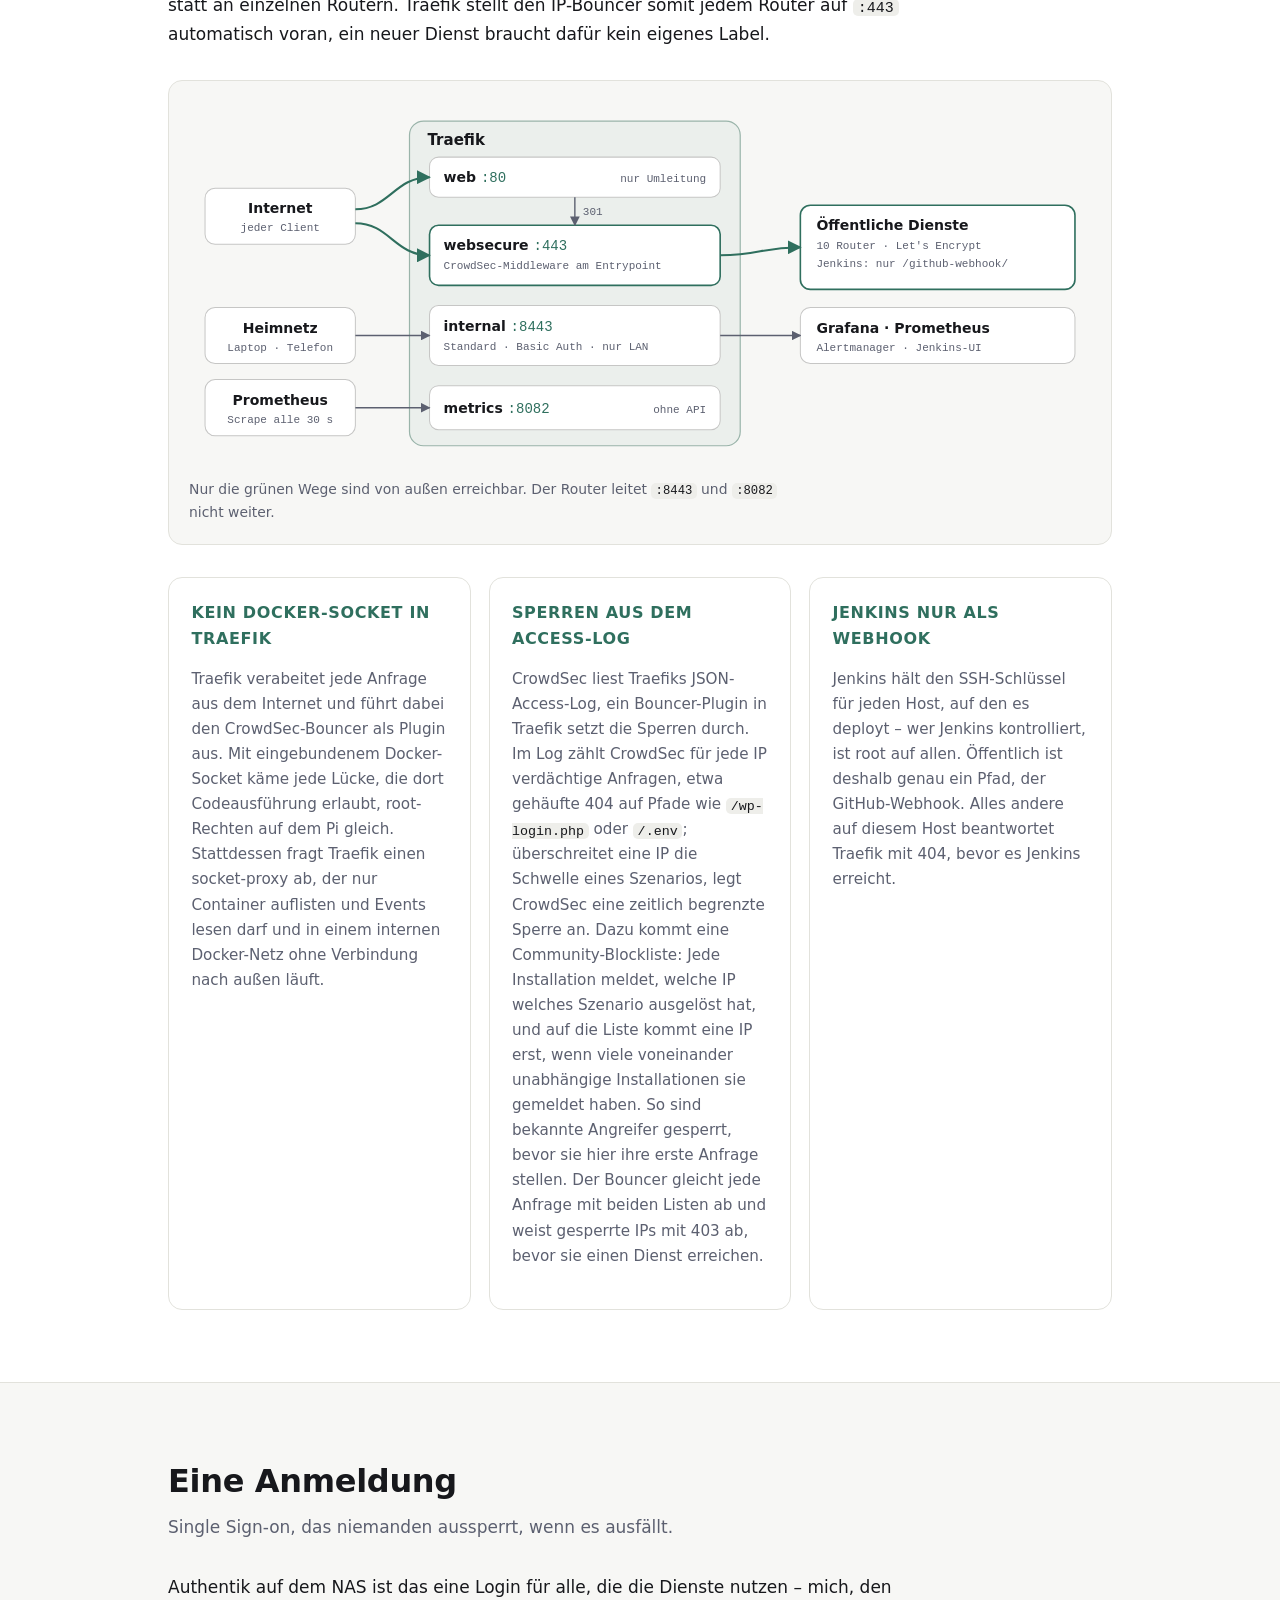
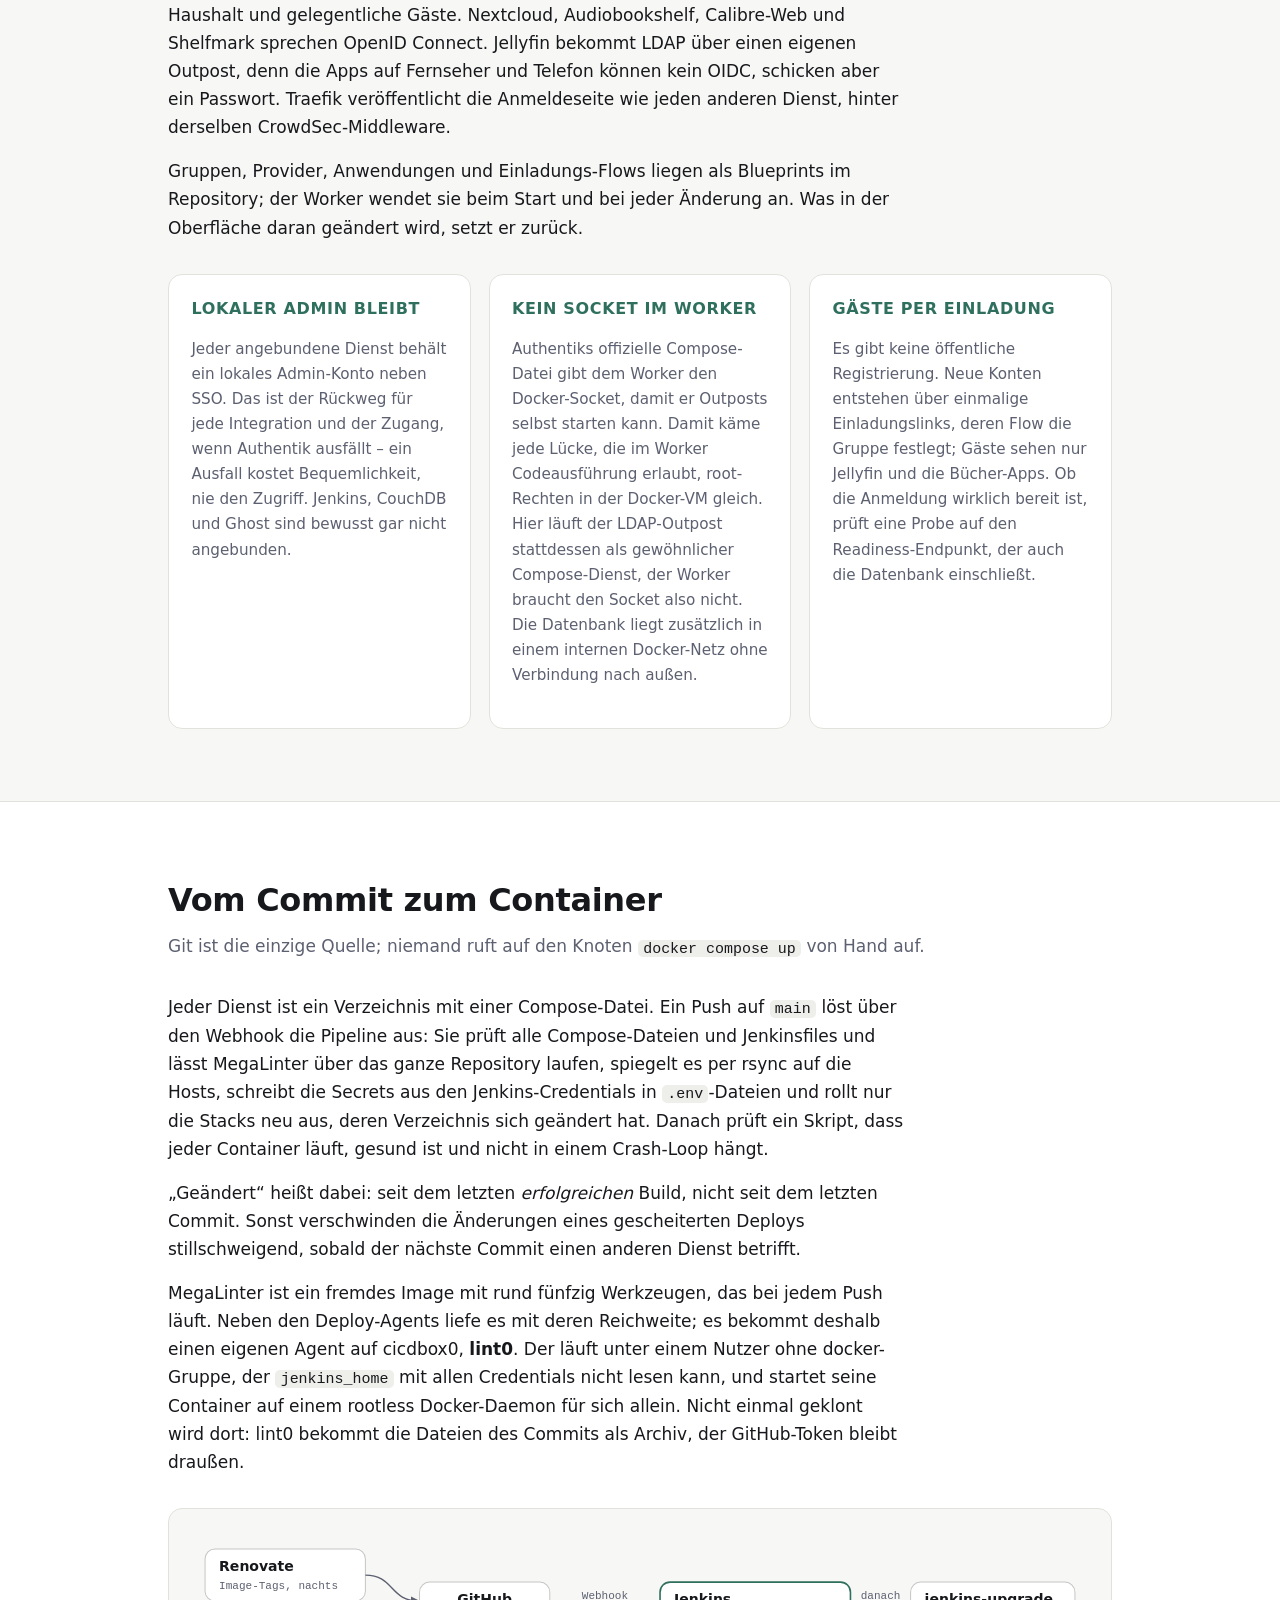
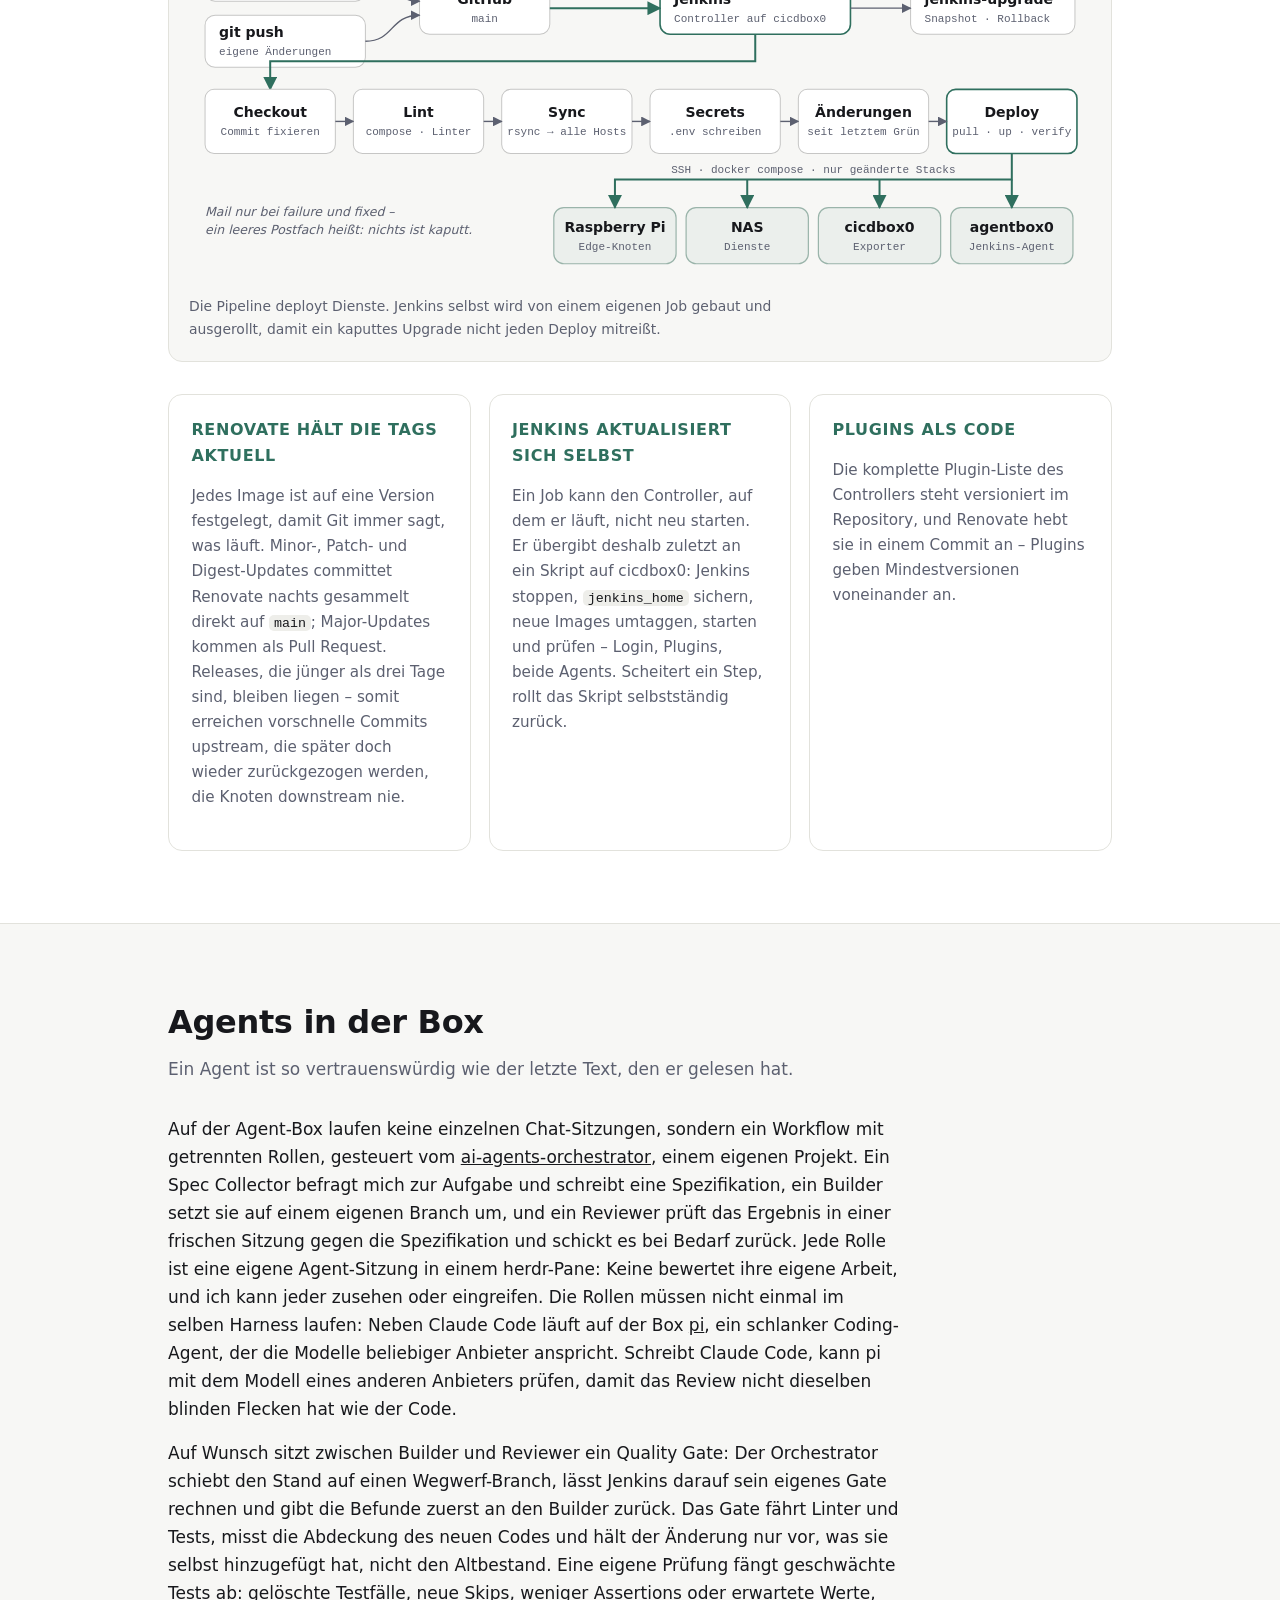
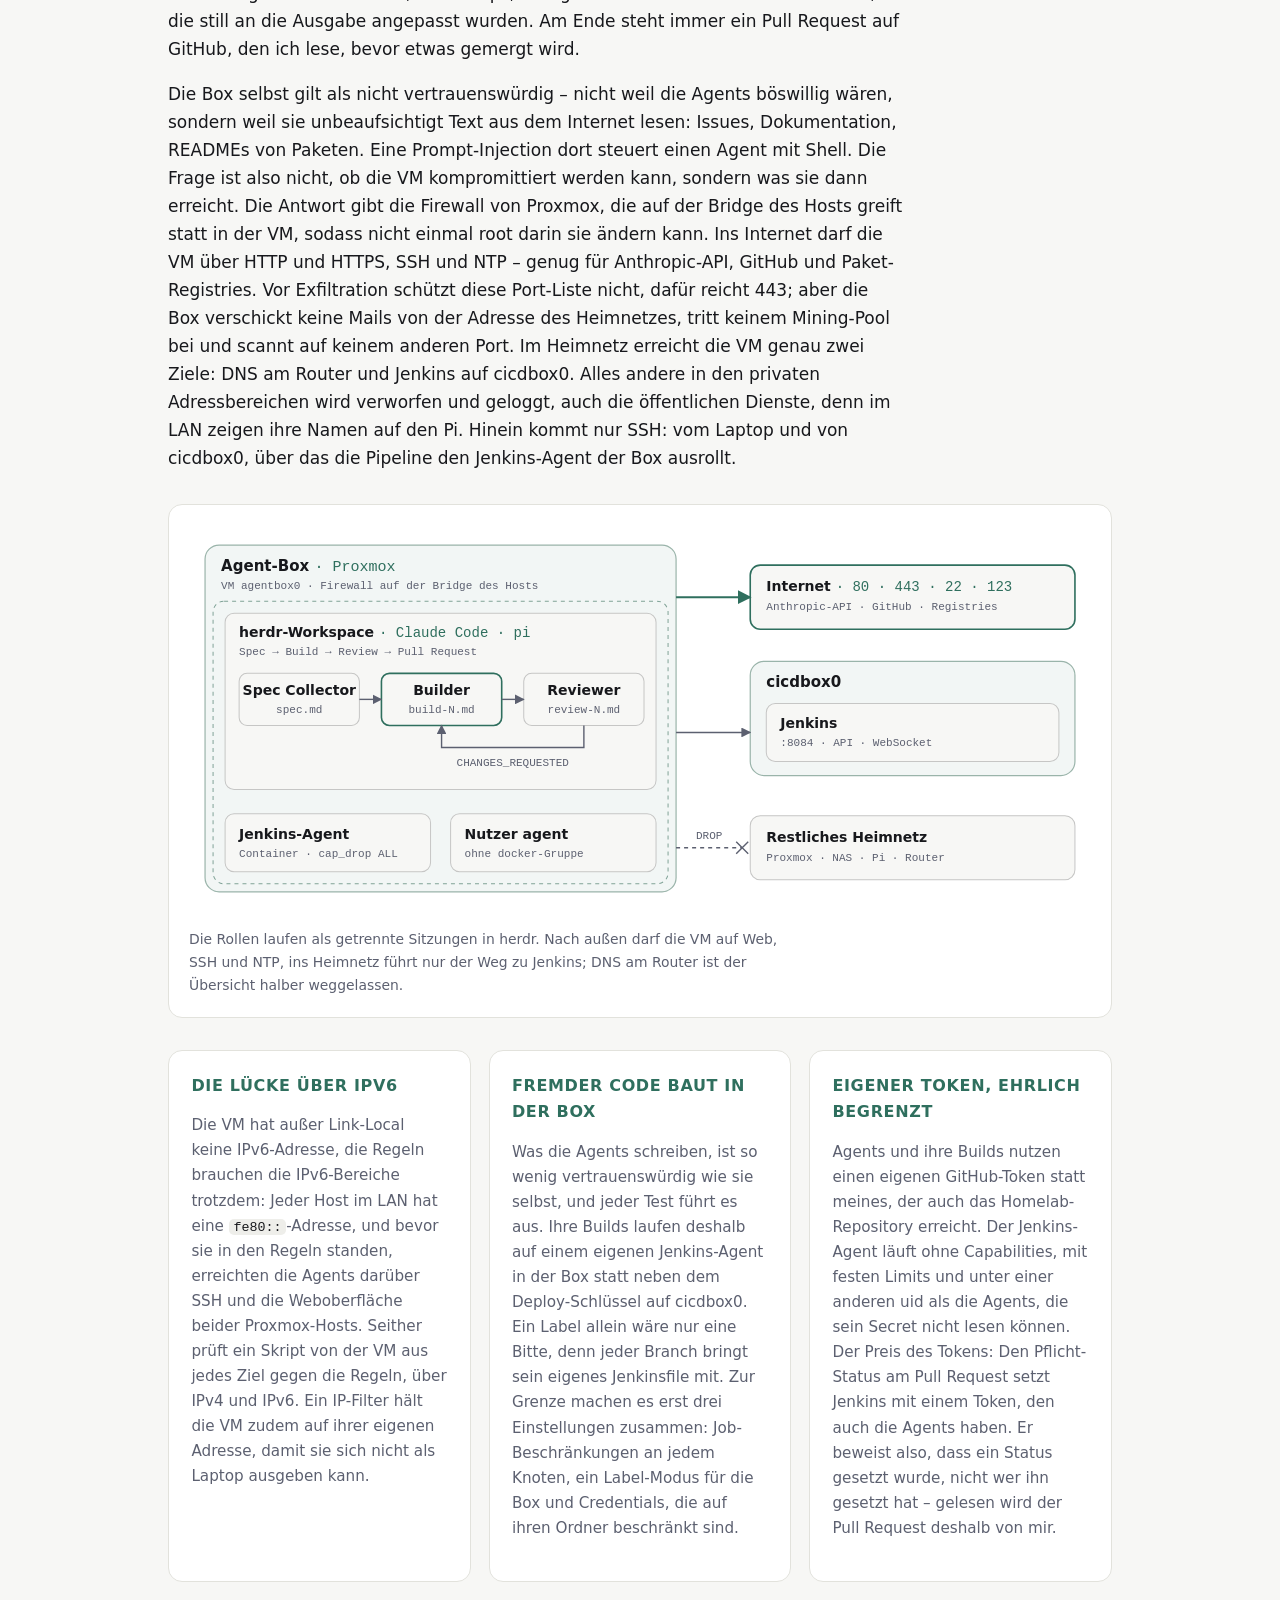
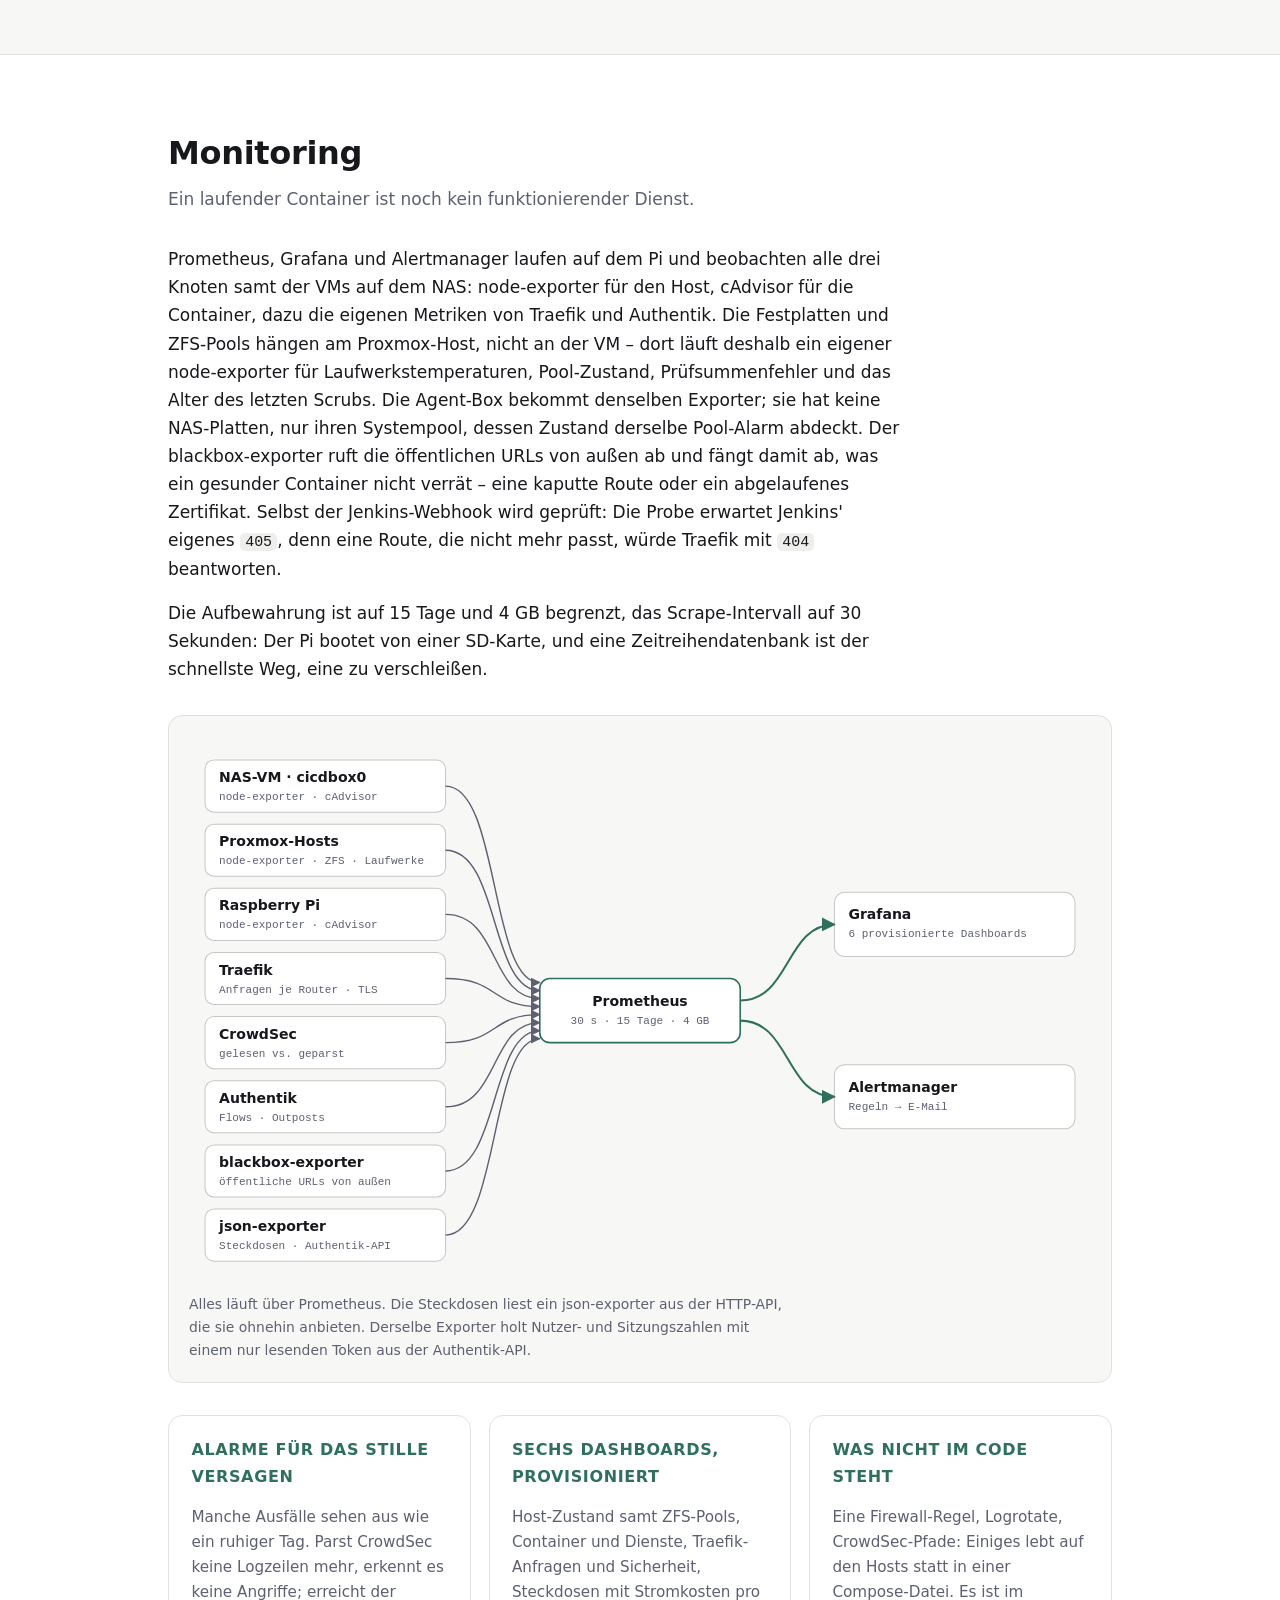
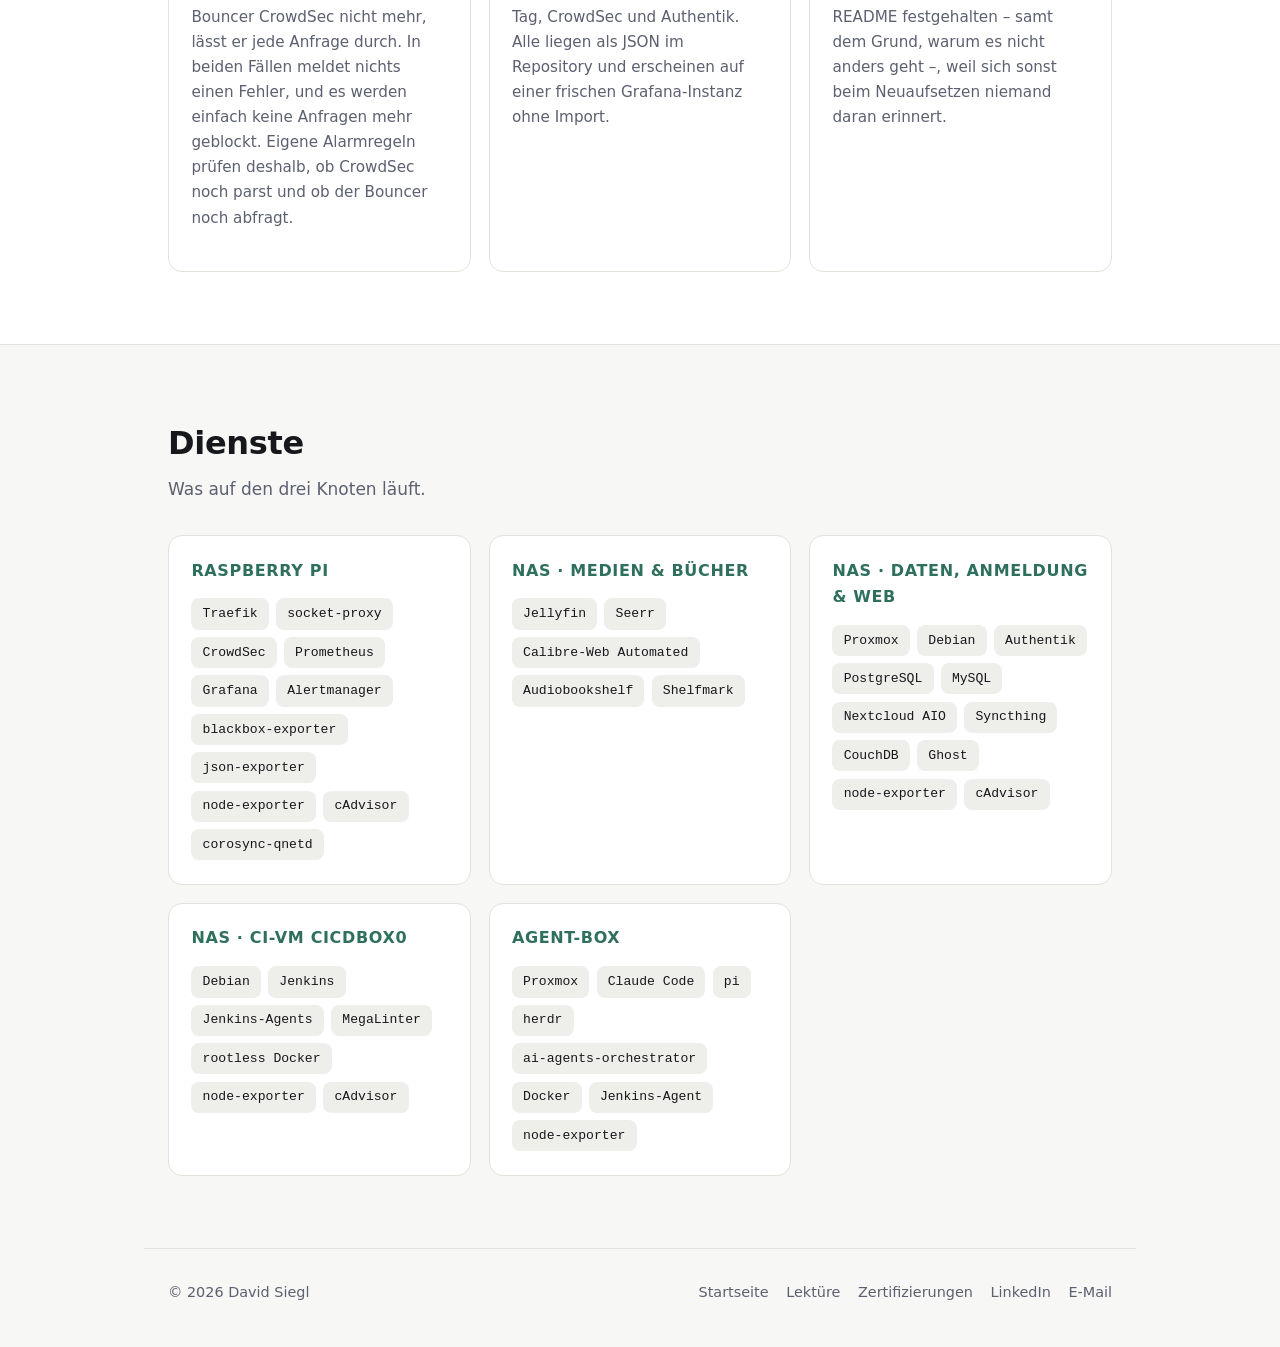
==== commit 9182e2f3: "move jenkins to cicdbox0 and drop sonarqube on the homelab page Jenkins now runs in its own VM on th" ====
--- a/homelab.html
+++ b/homelab.html
@@ -4,7 +4,7 @@
   <meta charset="utf-8">
   <meta name="viewport" content="width=device-width, initial-scale=1">
   <title>Homelab — David Siegl</title>
-  <meta name="description" content="Architektur des Homelabs von David Siegl: drei Knoten, Proxmox-Cluster mit eigener Agent-Box für Claude Code und pi, Docker Compose, Traefik und CrowdSec am Edge, Single Sign-on mit Authentik, Deployment über Jenkins und Renovate, Monitoring mit Prometheus und Grafana.">
+  <meta name="description" content="Architektur des Homelabs von David Siegl: drei Knoten, Proxmox-Cluster mit eigener CI-VM und Agent-Box für Claude Code und pi, Docker Compose, Traefik und CrowdSec am Edge, Single Sign-on mit Authentik, Deployment über Jenkins, MegaLinter und Renovate, Monitoring mit Prometheus und Grafana.">
   <link rel="icon" href="assets/favicon.svg" type="image/svg+xml">
   <link rel="icon" href="assets/favicon.png" sizes="96x96" type="image/png">
   <link rel="apple-touch-icon" href="assets/apple-touch-icon.png">
@@ -65,9 +65,18 @@
           Der Workload ist auf drei Geräte verteilt. Der <strong>Raspberry Pi</strong> ist der
           Edge-Knoten: Nur er nimmt Verbindungen aus dem Internet an, terminiert TLS,
           entscheidet über Sperren und beobachtet alles andere. Das <strong>NAS</strong> trägt
-          die hauptsächliche Last – Medien, Dateien, Bücher, Anmeldung, CI – und ist von außen nie direkt erreichbar.
+          die hauptsächliche Last – Medien, Dateien, Bücher, Anmeldung – und ist von außen nie direkt erreichbar.
           Auf seiner Hardware läuft Proxmox als Hypervisor, die Docker-Dienste in einer
           schlichten Debian-VM darüber.
+        </p>
+        <p>
+          Jenkins läuft daneben in einer eigenen VM, <strong>cicdbox0</strong>. Es hält den
+          Deploy-Schlüssel, der auf jedem Host root ist, und teilt sich deshalb keine VM mit
+          Diensten, die Anfragen aus dem Internet beantworten. Die Firewall von Proxmox lässt
+          nur herein, was die VM wirklich braucht: die Jenkins-Oberfläche aus dem LAN, SSH vom
+          Laptop und die Scrapes vom Pi. Ihre Platte liegt nicht auf dem Datenpool des NAS,
+          sondern auf dem Systempool des Hosts – so kann die VM bei Bedarf auf den anderen
+          Knoten des Clusters umziehen.
         </p>
         <p>
           Der dritte Knoten, die <strong>Agent-Box</strong>, ist ein zweiter Proxmox-Host mit
@@ -90,17 +99,18 @@
         </p>
         <p>
           Der Router leitet genau zwei Ports weiter, 80 und 443, beide auf Traefik. Von dort
-          gehen Anfragen über das LAN an die Dienste auf dem NAS.
+          gehen Anfragen über das LAN an die Dienste auf dem NAS und, für den GitHub-Webhook,
+          an Jenkins auf cicdbox0.
         </p>
       </div>
 
       <figure class="diagram">
         <div class="diagram__scroll">
-          <svg viewBox="0 0 900 692" role="img" aria-labelledby="d1-title d1-desc">
+          <svg viewBox="0 0 900 714" role="img" aria-labelledby="d1-title d1-desc">
             <title id="d1-title">Topologie des Homelabs</title>
-            <desc id="d1-desc">Anfragen aus dem Internet erreichen über den Router Traefik auf dem Raspberry Pi. Traefik fragt Docker über einen rein lesenden socket-proxy ab und tauscht sich mit CrowdSec aus. Von Traefik gehen die Anfragen über das Heimnetz an die Dienstgruppen auf dem NAS. Dort laufen sie in einer Debian-VM unter dem Hypervisor Proxmox: Anmeldung mit Authentik, Medien, Bücher, Daten, Blog und Notizen sowie CI/CD. Unter dem NAS steht die Agent-Box, ein zweiter Proxmox-Host mit der VM agentbox0 für Sessions von Claude Code und pi, gesteuert mit herdr. NAS und Agent-Box bilden einen Proxmox-Cluster, dem der Raspberry Pi als QDevice mit corosync-qnetd die dritte Stimme gibt.</desc>
-
-            <rect class="d-zone" x="340" y="16" width="545" height="660" rx="18"/>
+            <desc id="d1-desc">Anfragen aus dem Internet erreichen über den Router Traefik auf dem Raspberry Pi. Traefik fragt Docker über einen rein lesenden socket-proxy ab und tauscht sich mit CrowdSec aus. Von Traefik gehen die Anfragen über das Heimnetz an die Dienstgruppen auf dem NAS. Dort laufen sie in einer Debian-VM unter dem Hypervisor Proxmox: Anmeldung mit Authentik, Medien, Bücher, Daten sowie Blog und Notizen. In einer zweiten VM auf dem NAS, cicdbox0, läuft Jenkins mit dem Lint-Agent lint0; Traefik leitet nur den GitHub-Webhook dorthin weiter. Unter dem NAS steht die Agent-Box, ein zweiter Proxmox-Host mit der VM agentbox0 für Sessions von Claude Code und pi, gesteuert mit herdr. NAS und Agent-Box bilden einen Proxmox-Cluster, dem der Raspberry Pi als QDevice mit corosync-qnetd die dritte Stimme gibt.</desc>
+
+            <rect class="d-zone" x="340" y="16" width="545" height="682" rx="18"/>
             <text class="d-zone-label" x="358" y="40">HEIMNETZ</text>
 
             <rect class="d-box" x="16" y="109" width="124" height="64" rx="10"/>
@@ -112,7 +122,7 @@
             <text class="d-sub" x="238" y="155" text-anchor="middle">nur 80 · 443</text>
 
             <!-- Raspberry Pi -->
-            <rect class="d-group" x="356" y="52" width="240" height="608" rx="14"/>
+            <rect class="d-group" x="356" y="52" width="240" height="630" rx="14"/>
             <text class="d-group-title" x="372" y="78">Raspberry Pi</text>
             <text class="d-sub" x="372" y="96">Edge · Sicherheit · Monitoring</text>
 
@@ -136,15 +146,15 @@
             <text class="d-title" x="386" y="441">Exporter</text>
             <text class="d-sub" x="386" y="459">node-exporter · cAdvisor</text>
 
-            <rect class="d-box" x="372" y="586" width="208" height="58" rx="9"/>
-            <text class="d-title" x="386" y="611">QDevice</text>
-            <text class="d-sub" x="386" y="629">corosync-qnetd · 3. Stimme</text>
-
-            <!-- NAS -->
-            <rect class="d-group" x="620" y="52" width="249" height="458" rx="14"/>
+            <rect class="d-box" x="372" y="608" width="208" height="58" rx="9"/>
+            <text class="d-title" x="386" y="633">QDevice</text>
+            <text class="d-sub" x="386" y="651">corosync-qnetd · 3. Stimme</text>
+
+            <!-- NAS: the Debian VM with the services, then the CI VM -->
+            <rect class="d-group" x="620" y="52" width="249" height="480" rx="14"/>
             <text class="d-group-title" x="636" y="78">NAS <tspan class="d-mono">· Proxmox</tspan></text>
-            <text class="d-sub" x="636" y="96">Debian-VM · Docker Compose</text>
-            <rect class="d-vm" x="628" y="104" width="233" height="398" rx="11"/>
+            <text class="d-sub" x="636" y="96">Debian-VM · CI-VM · Docker Compose</text>
+            <rect class="d-vm" x="628" y="104" width="233" height="338" rx="11"/>
 
             <!-- NAS boxes: y = 112 + i * 66 -->
             <rect class="d-box" x="636" y="112" width="217" height="58" rx="9"/>
@@ -167,36 +177,38 @@
             <text class="d-title" x="650" y="401">Blog &amp; Notizen</text>
             <text class="d-sub" x="650" y="419">Ghost · CouchDB</text>
 
-            <rect class="d-box" x="636" y="442" width="217" height="58" rx="9"/>
-            <text class="d-title" x="650" y="467">CI/CD</text>
-            <text class="d-sub" x="650" y="485">Jenkins · SonarQube</text>
+            <!-- CI-VM: its own VM frame below the Debian VM's -->
+            <rect class="d-vm" x="628" y="450" width="233" height="74" rx="11"/>
+            <rect class="d-box" x="636" y="458" width="217" height="58" rx="9"/>
+            <text class="d-title" x="650" y="483">CI/CD <tspan class="d-mono">· cicdbox0</tspan></text>
+            <text class="d-sub" x="650" y="501">Jenkins · lint0 · MegaLinter</text>
 
             <!-- Agent-Box: same inner layout as the NAS group, one box -->
-            <rect class="d-group" x="620" y="526" width="249" height="134" rx="14"/>
-            <text class="d-group-title" x="636" y="552">Agent-Box <tspan class="d-mono">· Proxmox</tspan></text>
-            <text class="d-sub" x="636" y="570">VM agentbox0</text>
-            <rect class="d-vm" x="628" y="578" width="233" height="74" rx="11"/>
-
-            <rect class="d-box" x="636" y="586" width="217" height="58" rx="9"/>
-            <text class="d-title" x="650" y="611">Claude Code · pi</text>
-            <text class="d-sub" x="650" y="629">Sessions in herdr</text>
+            <rect class="d-group" x="620" y="548" width="249" height="134" rx="14"/>
+            <text class="d-group-title" x="636" y="574">Agent-Box <tspan class="d-mono">· Proxmox</tspan></text>
+            <text class="d-sub" x="636" y="592">VM agentbox0</text>
+            <rect class="d-vm" x="628" y="600" width="233" height="74" rx="11"/>
+
+            <rect class="d-box" x="636" y="608" width="217" height="58" rx="9"/>
+            <text class="d-title" x="650" y="633">Claude Code · pi</text>
+            <text class="d-sub" x="650" y="651">Sessions in herdr</text>
 
             <!-- Cluster: NAS and Agent-Box joined, the Pi's vote feeding into the join -->
-            <path class="d-edge" d="M744 510 V526"/>
-            <path class="d-edge" d="M580 615 H600 V518 H738" marker-end="url(#arrow)"/>
+            <path class="d-edge" d="M744 532 V548"/>
+            <path class="d-edge" d="M580 637 H600 V540 H738" marker-end="url(#arrow)"/>
 
             <!-- Request path -->
             <path class="d-edge d-edge--accent" d="M140 141 H176" marker-end="url(#arrow-accent)"/>
             <path class="d-edge d-edge--accent" d="M300 141 H372" marker-end="url(#arrow-accent)"/>
             <text class="d-edge-label" x="321" y="132" text-anchor="middle">:443</text>
 
-            <path class="d-edge d-edge--accent" d="M580 141 H606 V471"/>
+            <path class="d-edge d-edge--accent" d="M580 141 H606 V487"/>
             <path class="d-edge d-edge--accent" d="M606 141 H636" marker-end="url(#arrow-accent)"/>
             <path class="d-edge d-edge--accent" d="M606 207 H636" marker-end="url(#arrow-accent)"/>
             <path class="d-edge d-edge--accent" d="M606 273 H636" marker-end="url(#arrow-accent)"/>
             <path class="d-edge d-edge--accent" d="M606 339 H636" marker-end="url(#arrow-accent)"/>
             <path class="d-edge d-edge--accent" d="M606 405 H636" marker-end="url(#arrow-accent)"/>
-            <path class="d-edge d-edge--accent" d="M606 471 H636" marker-end="url(#arrow-accent)"/>
+            <path class="d-edge d-edge--accent" d="M606 487 H636" marker-end="url(#arrow-accent)"/>
 
             <path class="d-edge" d="M422 170 V204" marker-end="url(#arrow)"/>
             <path class="d-edge" d="M530 170 V204" marker-start="url(#arrow)" marker-end="url(#arrow)"/>
@@ -204,8 +216,9 @@
         </div>
         <figcaption>
           Die grünen Pfeile beschreiben den Weg einer Anfrage von außen. Traefik liest Docker nur über den
-          socket-proxy und bekommt seine Sperrliste von CrowdSec. Unten gibt der Pi die
-          dritte Stimme im Proxmox-Cluster aus NAS und Agent-Box ab.
+          socket-proxy und bekommt seine Sperrliste von CrowdSec. Jenkins hat auf dem NAS eine
+          eigene VM. Unten gibt der Pi die dritte Stimme im Proxmox-Cluster aus NAS und
+          Agent-Box ab.
         </figcaption>
       </figure>
     </section>
@@ -326,8 +339,8 @@
         <article class="card">
           <h3>Jenkins nur als Webhook</h3>
           <p class="card__text">
-            Jenkins hält den SSH-Schlüssel für Pi und NAS – wer Jenkins kontrolliert, ist
-            root auf beiden. Öffentlich ist deshalb genau ein Pfad, der GitHub-Webhook.
+            Jenkins hält den SSH-Schlüssel für jeden Host, auf den es deployt – wer Jenkins
+            kontrolliert, ist root auf allen. Öffentlich ist deshalb genau ein Pfad, der GitHub-Webhook.
             Alles andere auf diesem Host beantwortet Traefik mit 404, bevor es Jenkins
             erreicht.
           </p>
@@ -361,8 +374,8 @@
           <p class="card__text">
             Jeder angebundene Dienst behält ein lokales Admin-Konto neben SSO. Das ist der
             Rückweg für jede Integration und der Zugang, wenn Authentik ausfällt – ein
-            Ausfall kostet Bequemlichkeit, nie den Zugriff. Jenkins, CouchDB, Ghost und
-            SonarQube sind bewusst gar nicht angebunden.
+            Ausfall kostet Bequemlichkeit, nie den Zugriff. Jenkins, CouchDB und Ghost sind
+            bewusst gar nicht angebunden.
           </p>
         </article>
         <article class="card">
@@ -396,7 +409,8 @@
         <p>
           Jeder Dienst ist ein Verzeichnis mit einer Compose-Datei. Ein Push auf
           <code>main</code> löst über den Webhook die Pipeline aus: Sie prüft alle
-          Compose-Dateien, spiegelt das Repository per rsync auf Pi und NAS, schreibt die
+          Compose-Dateien und Jenkinsfiles und lässt MegaLinter über das ganze Repository
+          laufen, spiegelt es per rsync auf die Hosts, schreibt die
           Secrets aus den Jenkins-Credentials in <code>.env</code>-Dateien und rollt nur die
           Stacks neu aus, deren Verzeichnis sich geändert hat. Danach prüft ein Skript, dass
           jeder Container läuft, gesund ist und nicht in einem Crash-Loop hängt.
@@ -405,6 +419,15 @@
           „Geändert“ heißt dabei: seit dem letzten <em>erfolgreichen</em> Build, nicht seit
           dem letzten Commit. Sonst verschwinden die Änderungen eines gescheiterten Deploys
           stillschweigend, sobald der nächste Commit einen anderen Dienst betrifft.
+        </p>
+        <p>
+          MegaLinter ist ein fremdes Image mit rund fünfzig Werkzeugen, das bei jedem Push
+          läuft. Neben den Deploy-Agents liefe es mit deren Reichweite; es bekommt deshalb
+          einen eigenen Agent auf cicdbox0, <strong>lint0</strong>. Der läuft unter einem
+          Nutzer ohne docker-Gruppe, der <code>jenkins_home</code> mit allen Credentials nicht
+          lesen kann, und startet seine Container auf einem rootless Docker-Daemon für sich
+          allein. Nicht einmal geklont wird dort: lint0 bekommt die Dateien des Commits als
+          Archiv, der GitHub-Token bleibt draußen.
         </p>
       </div>
 
@@ -412,7 +435,7 @@
         <div class="diagram__scroll">
           <svg viewBox="0 0 900 350" role="img" aria-labelledby="d3-title d3-desc">
             <title id="d3-title">Deployment-Pipeline</title>
-            <desc id="d3-desc">Renovate und eigene Commits landen auf dem main-Branch bei GitHub. Ein Webhook startet Jenkins auf dem NAS. Die Pipeline läuft durch Checkout, Lint, Sync, Secrets, Änderungen erkennen und Deploy; Deploy rollt per SSH nur die geänderten Stacks auf dem Raspberry Pi und dem NAS aus. Nach einem erfolgreichen Deploy baut ein eigener Job, jenkins-upgrade, Jenkins selbst neu und rollt es mit Snapshot und automatischem Rollback aus.</desc>
+            <desc id="d3-desc">Renovate und eigene Commits landen auf dem main-Branch bei GitHub. Ein Webhook startet Jenkins auf der CI-VM cicdbox0. Die Pipeline läuft durch Checkout, Lint mit Compose-Prüfung und MegaLinter, Sync, Secrets, Änderungen erkennen und Deploy; Deploy rollt per SSH nur die geänderten Stacks auf dem Raspberry Pi, dem NAS, cicdbox0 und agentbox0 aus. Nach einem erfolgreichen Deploy baut ein eigener Job, jenkins-upgrade, Jenkins selbst neu und rollt es mit Snapshot und automatischem Rollback aus.</desc>
 
             <rect class="d-box" x="16" y="20" width="160" height="52" rx="10"/>
             <text class="d-title" x="30" y="42">Renovate</text>
@@ -428,7 +451,7 @@
 
             <rect class="d-box d-box--accent" x="470" y="53" width="190" height="52" rx="10"/>
             <text class="d-title" x="484" y="75">Jenkins</text>
-            <text class="d-sub" x="484" y="93">Controller auf dem NAS</text>
+            <text class="d-sub" x="484" y="93">Controller auf cicdbox0</text>
 
             <rect class="d-box" x="720" y="53" width="164" height="52" rx="10"/>
             <text class="d-title" x="734" y="75">jenkins-upgrade</text>
@@ -450,11 +473,11 @@
 
             <rect class="d-box" x="164" y="160" width="130" height="64" rx="9"/>
             <text class="d-title" x="229" y="188" text-anchor="middle">Lint</text>
-            <text class="d-sub" x="229" y="206" text-anchor="middle">compose config</text>
+            <text class="d-sub" x="229" y="206" text-anchor="middle">compose · Linter</text>
 
             <rect class="d-box" x="312" y="160" width="130" height="64" rx="9"/>
             <text class="d-title" x="377" y="188" text-anchor="middle">Sync</text>
-            <text class="d-sub" x="377" y="206" text-anchor="middle">rsync → Pi, NAS</text>
+            <text class="d-sub" x="377" y="206" text-anchor="middle">rsync → alle Hosts</text>
 
             <rect class="d-box" x="460" y="160" width="130" height="64" rx="9"/>
             <text class="d-title" x="525" y="188" text-anchor="middle">Secrets</text>
@@ -474,17 +497,28 @@
             <path class="d-edge" d="M590 192 H608" marker-end="url(#arrow)"/>
             <path class="d-edge" d="M738 192 H756" marker-end="url(#arrow)"/>
 
-            <rect class="d-group" x="480" y="278" width="190" height="56" rx="10"/>
-            <text class="d-title" x="575" y="302" text-anchor="middle">Raspberry Pi</text>
-            <text class="d-sub" x="575" y="320" text-anchor="middle">geänderte Stacks</text>
-
-            <rect class="d-group" x="694" y="278" width="190" height="56" rx="10"/>
-            <text class="d-title" x="789" y="302" text-anchor="middle">NAS</text>
-            <text class="d-sub" x="789" y="320" text-anchor="middle">geänderte Stacks</text>
-
-            <path class="d-edge d-edge--accent" d="M821 224 V250 H575 V278" marker-end="url(#arrow-accent)"/>
-            <path class="d-edge d-edge--accent" d="M821 250 H789 V278" marker-end="url(#arrow-accent)"/>
-            <text class="d-edge-label" x="698" y="243" text-anchor="middle">SSH · docker compose</text>
+            <!-- Deploy targets: x = 364 + i * 132 -->
+            <rect class="d-group" x="364" y="278" width="122" height="56" rx="10"/>
+            <text class="d-title" x="425" y="302" text-anchor="middle">Raspberry Pi</text>
+            <text class="d-sub" x="425" y="320" text-anchor="middle">Edge-Knoten</text>
+
+            <rect class="d-group" x="496" y="278" width="122" height="56" rx="10"/>
+            <text class="d-title" x="557" y="302" text-anchor="middle">NAS</text>
+            <text class="d-sub" x="557" y="320" text-anchor="middle">Dienste</text>
+
+            <rect class="d-group" x="628" y="278" width="122" height="56" rx="10"/>
+            <text class="d-title" x="689" y="302" text-anchor="middle">cicdbox0</text>
+            <text class="d-sub" x="689" y="320" text-anchor="middle">Exporter</text>
+
+            <rect class="d-group" x="760" y="278" width="122" height="56" rx="10"/>
+            <text class="d-title" x="821" y="302" text-anchor="middle">agentbox0</text>
+            <text class="d-sub" x="821" y="320" text-anchor="middle">Jenkins-Agent</text>
+
+            <path class="d-edge d-edge--accent" d="M821 224 V250 H425 V278" marker-end="url(#arrow-accent)"/>
+            <path class="d-edge d-edge--accent" d="M557 250 V278" marker-end="url(#arrow-accent)"/>
+            <path class="d-edge d-edge--accent" d="M689 250 V278" marker-end="url(#arrow-accent)"/>
+            <path class="d-edge d-edge--accent" d="M821 250 V278" marker-end="url(#arrow-accent)"/>
+            <text class="d-edge-label" x="623" y="243" text-anchor="middle">SSH · docker compose · nur geänderte Stacks</text>
 
             <text class="d-note" x="16" y="286">Mail nur bei failure und fixed –</text>
             <text class="d-note" x="16" y="304">ein leeres Postfach heißt: nichts ist kaputt.</text>
@@ -511,7 +545,7 @@
           <h3>Jenkins aktualisiert sich selbst</h3>
           <p class="card__text">
             Ein Job kann den Controller, auf dem er läuft, nicht neu starten. Er übergibt
-            deshalb zuletzt an ein Skript auf dem NAS: Jenkins stoppen, <code>jenkins_home</code>
+            deshalb zuletzt an ein Skript auf cicdbox0: Jenkins stoppen, <code>jenkins_home</code>
             sichern, neue Images umtaggen, starten und prüfen – Login, Plugins, beide Agents.
             Scheitert ein Step, rollt das Skript selbstständig zurück.
           </p>
@@ -549,8 +583,12 @@
         </p>
         <p>
           Auf Wunsch sitzt zwischen Builder und Reviewer ein Quality Gate: Der Orchestrator
-          schiebt den Stand auf einen Wegwerf-Branch, lässt ihn von Jenkins in SonarQube
-          analysieren und gibt die Befunde zuerst an den Builder zurück. Am Ende steht immer
+          schiebt den Stand auf einen Wegwerf-Branch, lässt Jenkins darauf sein eigenes Gate
+          rechnen und gibt die Befunde zuerst an den Builder zurück. Das Gate fährt Linter und
+          Tests, misst die Abdeckung des neuen Codes und hält der Änderung nur vor, was sie
+          selbst hinzugefügt hat, nicht den Altbestand. Eine eigene Prüfung fängt geschwächte
+          Tests ab: gelöschte Testfälle, neue Skips, weniger Assertions oder erwartete Werte,
+          die still an die Ausgabe angepasst wurden. Am Ende steht immer
           ein Pull Request auf GitHub, den ich lese, bevor etwas gemergt wird.
         </p>
         <p>
@@ -560,12 +598,14 @@
           mit Shell. Die Frage ist also nicht, ob die VM kompromittiert werden kann, sondern
           was sie dann erreicht. Die Antwort gibt die Firewall von Proxmox, die auf der Bridge
           des Hosts greift statt in der VM, sodass nicht einmal root darin sie ändern kann.
-          Das Internet bleibt offen, auf jedem Port: Anthropic-API, GitHub,
-          Paket-Registries. Eine Port-Liste brächte Reibung, aber keinen Schutz vor
-          Exfiltration – dafür reicht 443. Im Heimnetz erreicht die VM genau drei Ziele: DNS
-          am Router, Jenkins und SonarQube auf dem NAS. Alles andere in den privaten
-          Adressbereichen wird verworfen und geloggt, auch die öffentlichen Dienste, denn im
-          LAN zeigen ihre Namen auf den Pi. Hinein kommt nur SSH vom Laptop.
+          Ins Internet darf die VM über HTTP und HTTPS, SSH und NTP – genug für Anthropic-API,
+          GitHub und Paket-Registries. Vor Exfiltration schützt diese Port-Liste nicht, dafür
+          reicht 443; aber die Box verschickt keine Mails von der Adresse des Heimnetzes, tritt
+          keinem Mining-Pool bei und scannt auf keinem anderen Port. Im Heimnetz erreicht die
+          VM genau zwei Ziele: DNS am Router und Jenkins auf cicdbox0. Alles andere in den
+          privaten Adressbereichen wird verworfen und geloggt, auch die öffentlichen Dienste,
+          denn im LAN zeigen ihre Namen auf den Pi. Hinein kommt nur SSH: vom Laptop und von
+          cicdbox0, über das die Pipeline den Jenkins-Agent der Box ausrollt.
         </p>
       </div>
 
@@ -573,7 +613,7 @@
         <div class="diagram__scroll">
           <svg viewBox="0 0 900 386" role="img" aria-labelledby="d5-title d5-desc">
             <title id="d5-title">Agent-Box und ihre Grenzen</title>
-            <desc id="d5-desc">In der VM agentbox0 auf der Agent-Box laufen die Rollen des ai-agents-orchestrator als getrennte Sitzungen von Claude Code oder pi in einem herdr-Workspace: Spec Collector, Builder und Reviewer, der Änderungen an den Builder zurückschicken kann. Daneben laufen ein Jenkins-Agent für die Builds der Agents als eingeschränkter Container und der Nutzer agent ohne docker-Gruppe. Die Firewall auf der Bridge des Proxmox-Hosts lässt die VM ins Internet, im Heimnetz nur zu Jenkins auf Port 8084 und SonarQube auf Port 9001 auf dem NAS sowie zum DNS des Routers. Das restliche Heimnetz – Proxmox-Hosts, Raspberry Pi, Router-Oberfläche und SSH zum NAS – wird verworfen.</desc>
+            <desc id="d5-desc">In der VM agentbox0 auf der Agent-Box laufen die Rollen des ai-agents-orchestrator als getrennte Sitzungen von Claude Code oder pi in einem herdr-Workspace: Spec Collector, Builder und Reviewer, der Änderungen an den Builder zurückschicken kann. Daneben laufen ein Jenkins-Agent für die Builds der Agents als eingeschränkter Container und der Nutzer agent ohne docker-Gruppe. Die Firewall auf der Bridge des Proxmox-Hosts lässt die VM ins Internet über HTTP, HTTPS, SSH und NTP, im Heimnetz nur zu Jenkins auf Port 8084 auf der CI-VM cicdbox0 sowie zum DNS des Routers. Das restliche Heimnetz – Proxmox-Hosts, NAS, Raspberry Pi und Router-Oberfläche – wird verworfen.</desc>
 
             <rect class="d-group" x="16" y="20" width="470" height="346" rx="14"/>
             <text class="d-group-title" x="32" y="46">Agent-Box <tspan class="d-mono">· Proxmox</tspan></text>
@@ -611,21 +651,18 @@
             <text class="d-sub" x="275" y="331">ohne docker-Gruppe</text>
 
             <rect class="d-box d-box--accent" x="560" y="40" width="324" height="64" rx="10"/>
-            <text class="d-title" x="576" y="66">Internet, jeder Port</text>
+            <text class="d-title" x="576" y="66">Internet <tspan class="d-mono">· 80 · 443 · 22 · 123</tspan></text>
             <text class="d-sub" x="576" y="85">Anthropic-API · GitHub · Registries</text>
 
             <rect class="d-group" x="560" y="136" width="324" height="114" rx="14"/>
-            <text class="d-group-title" x="576" y="162">NAS</text>
-            <rect class="d-box" x="576" y="178" width="140" height="58" rx="9"/>
-            <text class="d-title" x="646" y="203" text-anchor="middle">Jenkins</text>
-            <text class="d-sub" x="646" y="221" text-anchor="middle">:8084 · WebSocket</text>
-            <rect class="d-box" x="728" y="178" width="140" height="58" rx="9"/>
-            <text class="d-title" x="798" y="203" text-anchor="middle">SonarQube</text>
-            <text class="d-sub" x="798" y="221" text-anchor="middle">:9001</text>
+            <text class="d-group-title" x="576" y="162">cicdbox0</text>
+            <rect class="d-box" x="576" y="178" width="292" height="58" rx="9"/>
+            <text class="d-title" x="590" y="203">Jenkins</text>
+            <text class="d-sub" x="590" y="221">:8084 · API · WebSocket</text>
 
             <rect class="d-box" x="560" y="290" width="324" height="64" rx="10"/>
             <text class="d-title" x="576" y="316">Restliches Heimnetz</text>
-            <text class="d-sub" x="576" y="335">Proxmox · Pi · Router · NAS-SSH</text>
+            <text class="d-sub" x="576" y="335">Proxmox · NAS · Pi · Router</text>
 
             <path class="d-edge d-edge--accent" d="M486 72 H560" marker-end="url(#arrow-accent)"/>
             <path class="d-edge" d="M486 207 H560" marker-end="url(#arrow)"/>
@@ -635,9 +672,9 @@
           </svg>
         </div>
         <figcaption>
-          Die Rollen laufen als getrennte Sitzungen in herdr. Nach außen ist die VM offen, ins
-          Heimnetz führen nur die Wege zu Jenkins und SonarQube; DNS am Router ist der Übersicht
-          halber weggelassen.
+          Die Rollen laufen als getrennte Sitzungen in herdr. Nach außen darf die VM auf Web,
+          SSH und NTP, ins Heimnetz führt nur der Weg zu Jenkins; DNS am Router ist der
+          Übersicht halber weggelassen.
         </figcaption>
       </figure>
 
@@ -658,7 +695,7 @@
           <p class="card__text">
             Was die Agents schreiben, ist so wenig vertrauenswürdig wie sie selbst, und jeder
             Test führt es aus. Ihre Builds laufen deshalb auf einem eigenen Jenkins-Agent in der
-            Box statt neben dem Deploy-Schlüssel auf dem NAS. Ein Label allein wäre nur eine
+            Box statt neben dem Deploy-Schlüssel auf cicdbox0. Ein Label allein wäre nur eine
             Bitte, denn jeder Branch bringt sein eigenes Jenkinsfile mit. Zur Grenze machen es
             erst drei Einstellungen zusammen: Job-Beschränkungen an jedem Knoten, ein
             Label-Modus für die Box und Credentials, die auf ihren Ordner beschränkt sind.
@@ -684,8 +721,8 @@
 
       <div class="prose">
         <p>
-          Prometheus, Grafana und Alertmanager laufen auf dem Pi und beobachten alle drei Knoten:
-          node-exporter für den Host, cAdvisor für die Container, dazu die eigenen Metriken
+          Prometheus, Grafana und Alertmanager laufen auf dem Pi und beobachten alle drei Knoten
+          samt der VMs auf dem NAS: node-exporter für den Host, cAdvisor für die Container, dazu die eigenen Metriken
           von Traefik und Authentik. Die Festplatten und ZFS-Pools hängen am Proxmox-Host,
           nicht an der VM – dort läuft deshalb ein eigener node-exporter für
           Laufwerkstemperaturen, Pool-Zustand, Prüfsummenfehler und das Alter des letzten
@@ -708,11 +745,11 @@
         <div class="diagram__scroll">
           <svg viewBox="0 0 900 540" role="img" aria-labelledby="d4-title d4-desc">
             <title id="d4-title">Monitoring-Datenfluss</title>
-            <desc id="d4-desc">Prometheus auf dem Raspberry Pi sammelt Metriken von acht Quellen: node-exporter und cAdvisor in der NAS-VM und auf dem Pi, node-exporter mit ZFS- und Laufwerksmetriken auf den beiden Proxmox-Hosts, Traefik, CrowdSec, Authentik, dem blackbox-exporter, der die öffentlichen URLs prüft, und dem json-exporter, der zwei Tasmota-Steckdosen und die Authentik-API abfragt. Grafana zeigt die Daten in sechs Dashboards, Alertmanager verschickt Alarme per E-Mail.</desc>
+            <desc id="d4-desc">Prometheus auf dem Raspberry Pi sammelt Metriken von acht Quellen: node-exporter und cAdvisor in den beiden VMs auf dem NAS und auf dem Pi, node-exporter mit ZFS- und Laufwerksmetriken auf den beiden Proxmox-Hosts, Traefik, CrowdSec, Authentik, dem blackbox-exporter, der die öffentlichen URLs prüft, und dem json-exporter, der zwei Tasmota-Steckdosen und die Authentik-API abfragt. Grafana zeigt die Daten in sechs Dashboards, Alertmanager verschickt Alarme per E-Mail.</desc>
 
             <!-- Sources: y = 24 + i * 64 -->
             <rect class="d-box" x="16" y="24" width="240" height="52" rx="9"/>
-            <text class="d-title" x="30" y="46">NAS-VM</text>
+            <text class="d-title" x="30" y="46">NAS-VM · cicdbox0</text>
             <text class="d-sub" x="30" y="64">node-exporter · cAdvisor</text>
 
             <rect class="d-box" x="16" y="88" width="240" height="52" rx="9"/>
@@ -825,10 +862,17 @@
           </ul>
         </article>
         <article class="card">
-          <h3>NAS · Daten, Anmeldung, Web &amp; CI</h3>
+          <h3>NAS · Daten, Anmeldung &amp; Web</h3>
           <ul class="tags">
             <li>Proxmox</li><li>Debian</li><li>Authentik</li><li>PostgreSQL</li><li>MySQL</li><li>Nextcloud AIO</li>
-            <li>Syncthing</li><li>CouchDB</li><li>Ghost</li><li>Jenkins</li><li>SonarQube</li>
+            <li>Syncthing</li><li>CouchDB</li><li>Ghost</li>
+            <li>node-exporter</li><li>cAdvisor</li>
+          </ul>
+        </article>
+        <article class="card">
+          <h3>NAS · CI-VM cicdbox0</h3>
+          <ul class="tags">
+            <li>Debian</li><li>Jenkins</li><li>Jenkins-Agents</li><li>MegaLinter</li><li>rootless Docker</li>
             <li>node-exporter</li><li>cAdvisor</li>
           </ul>
         </article>
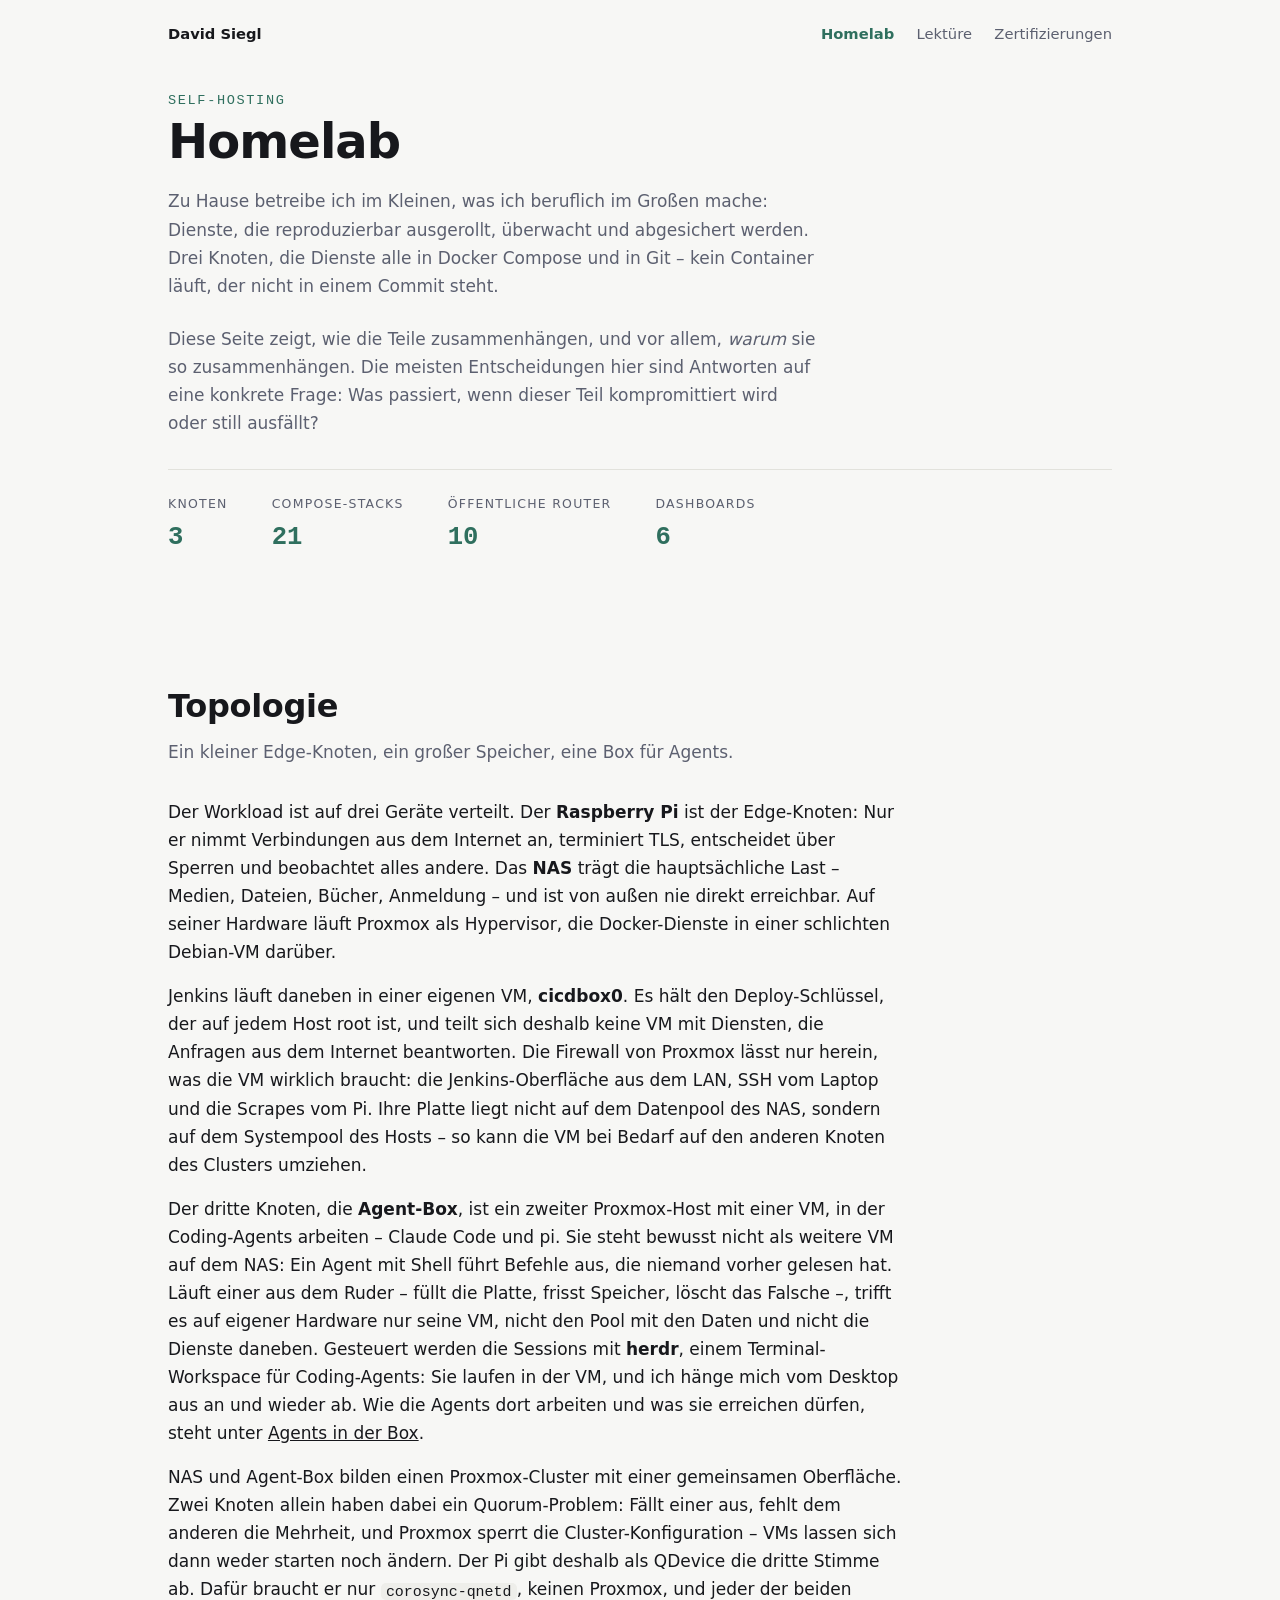
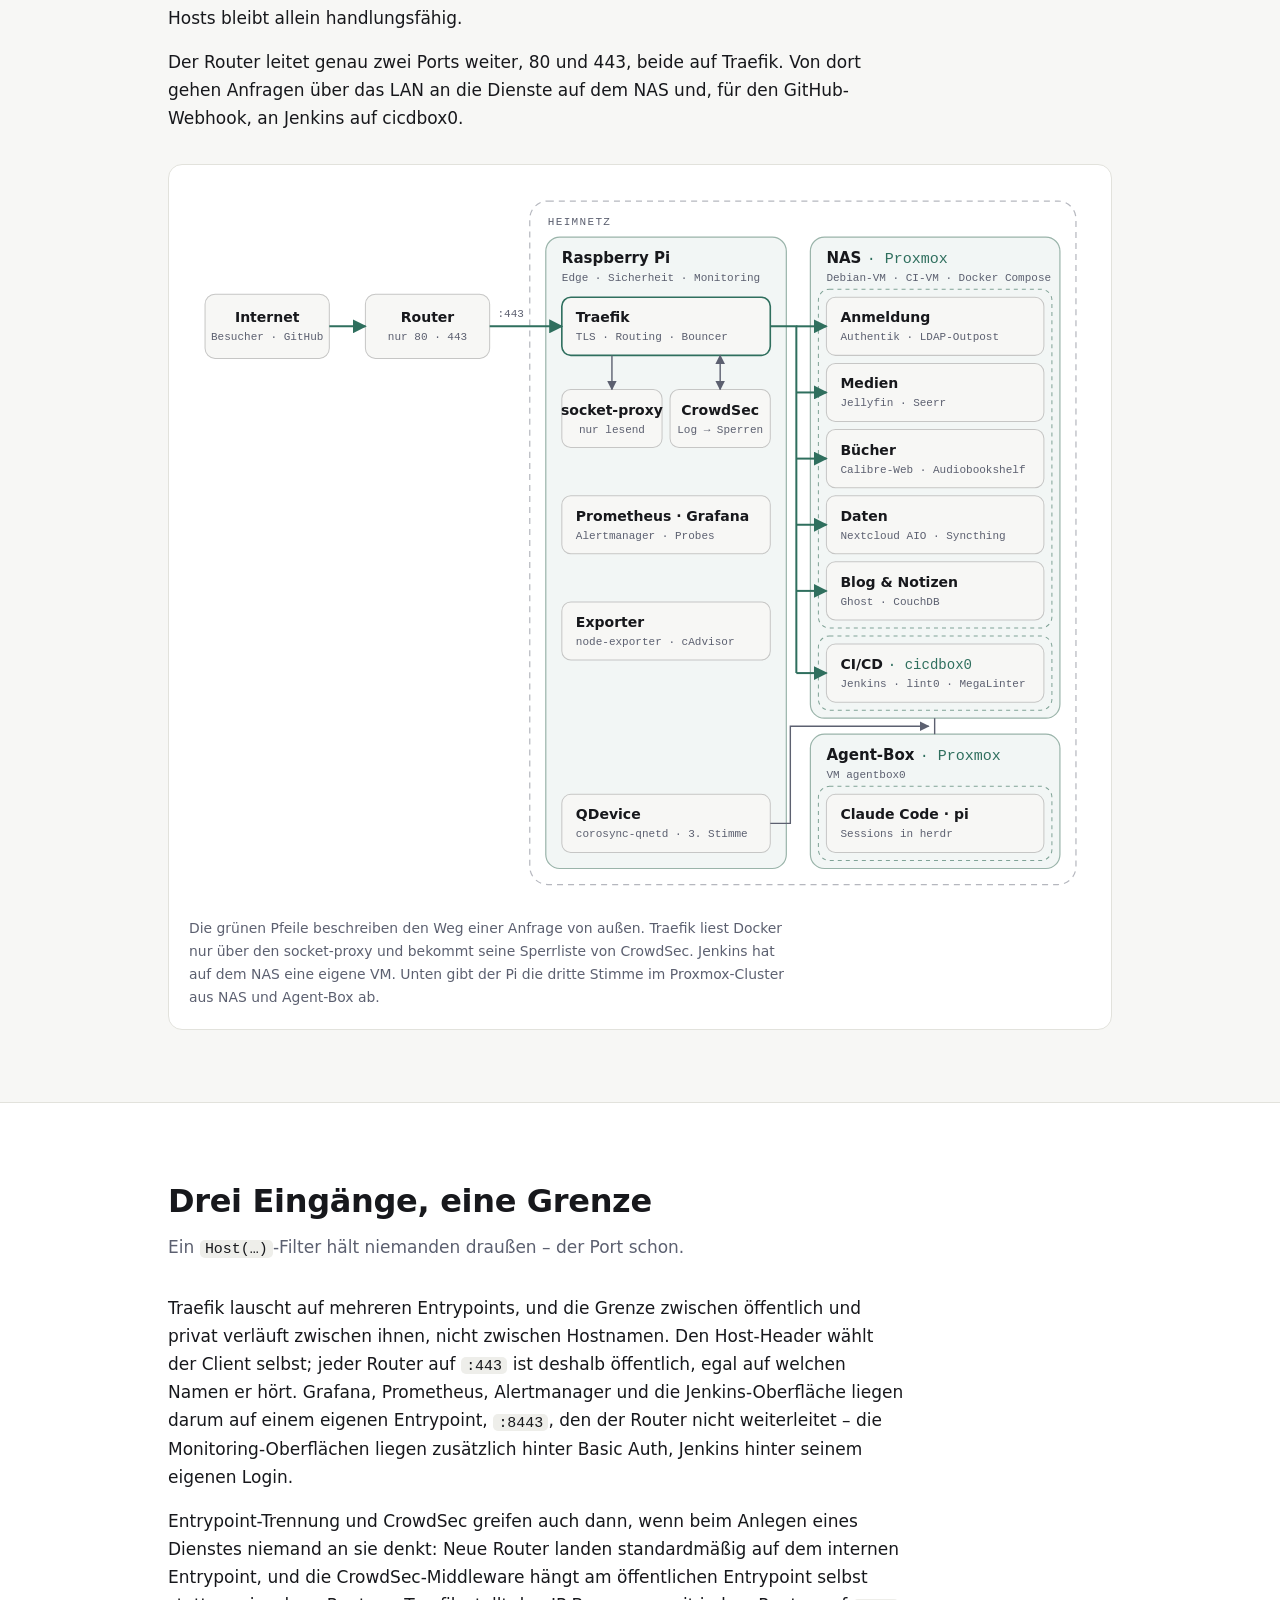
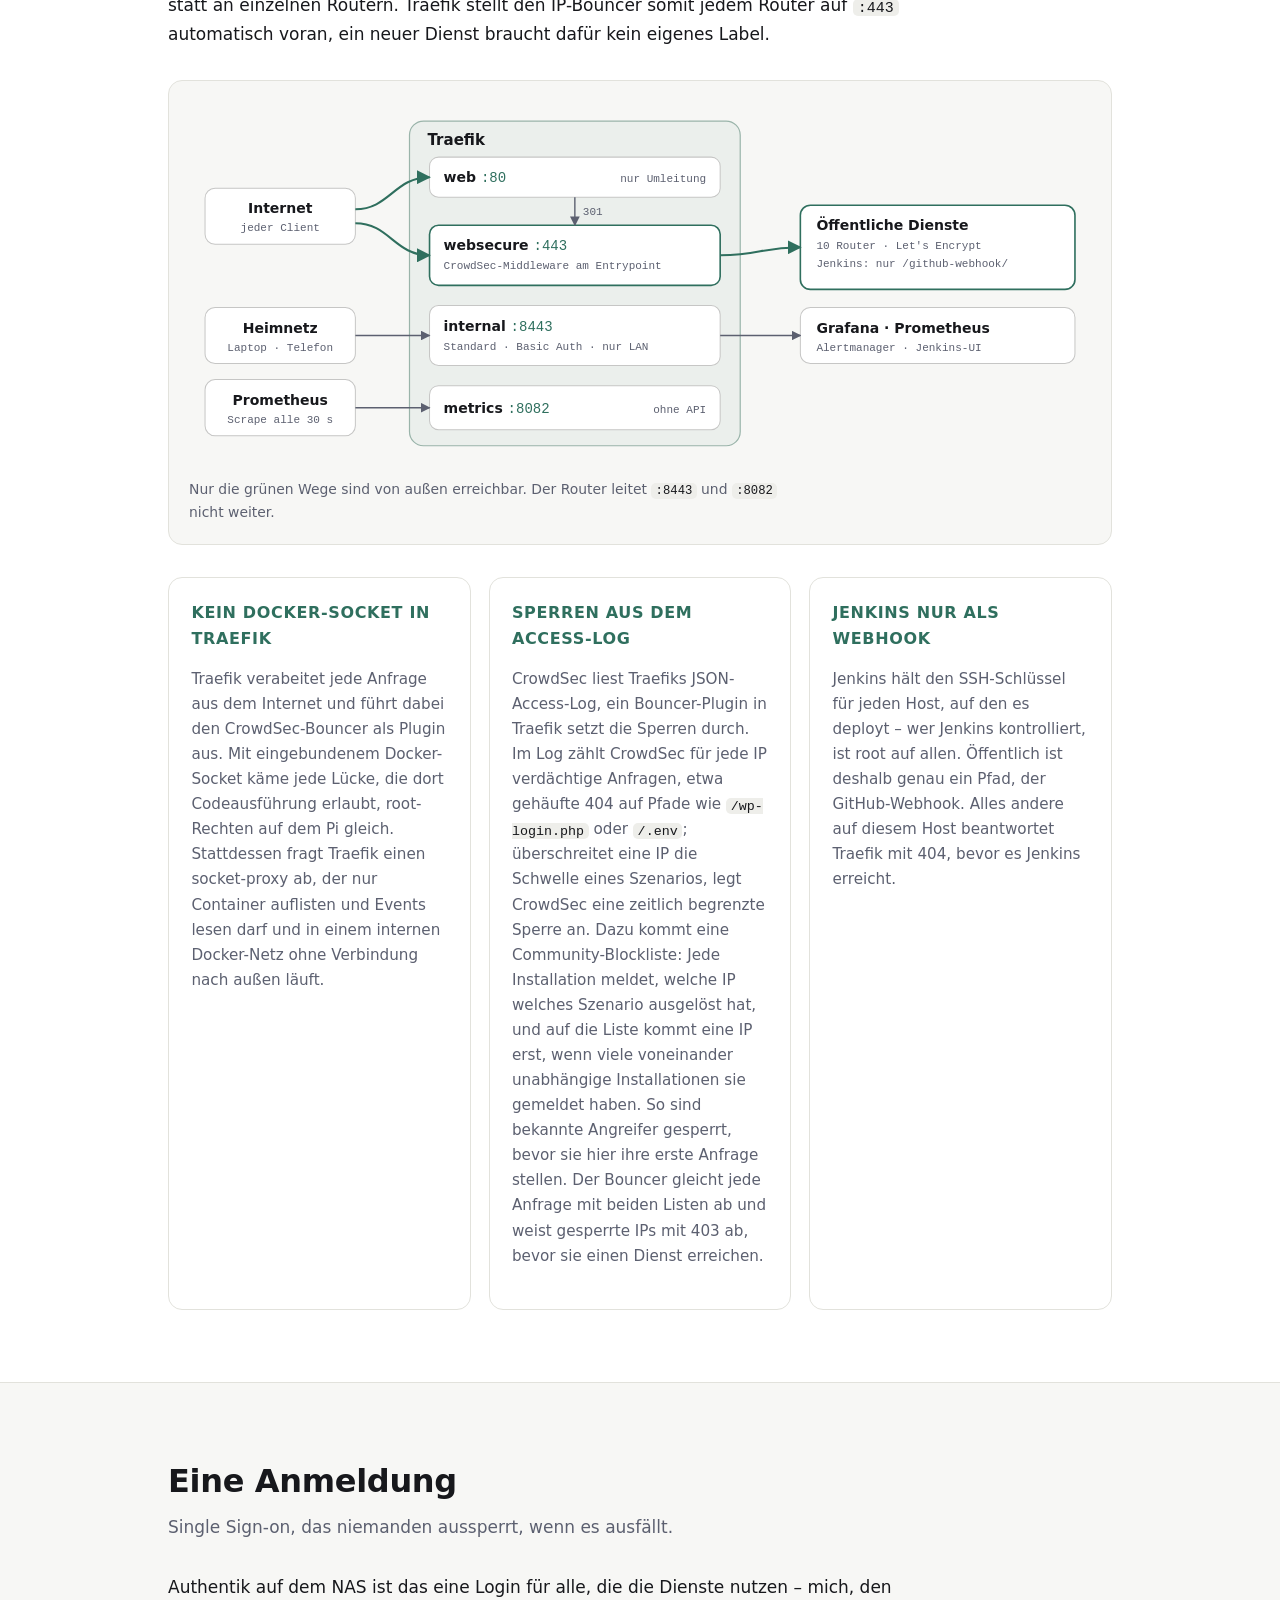
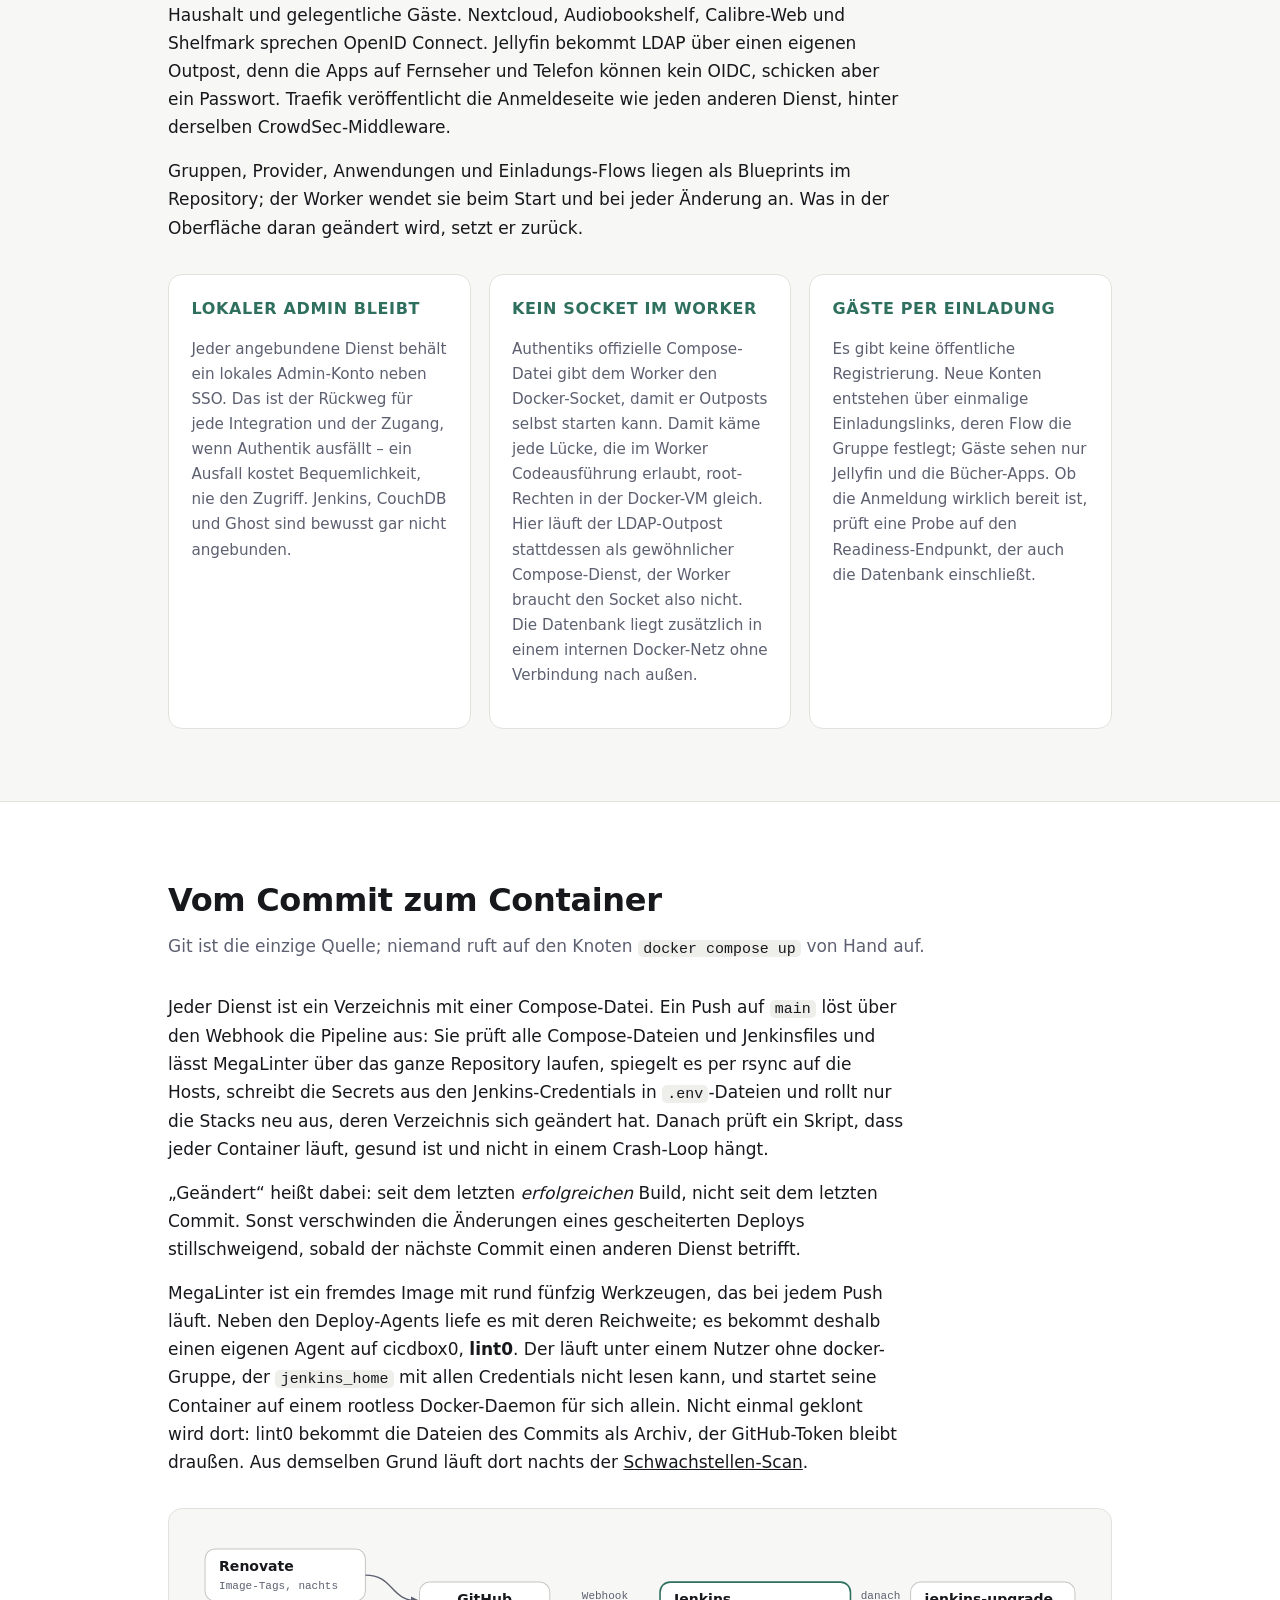
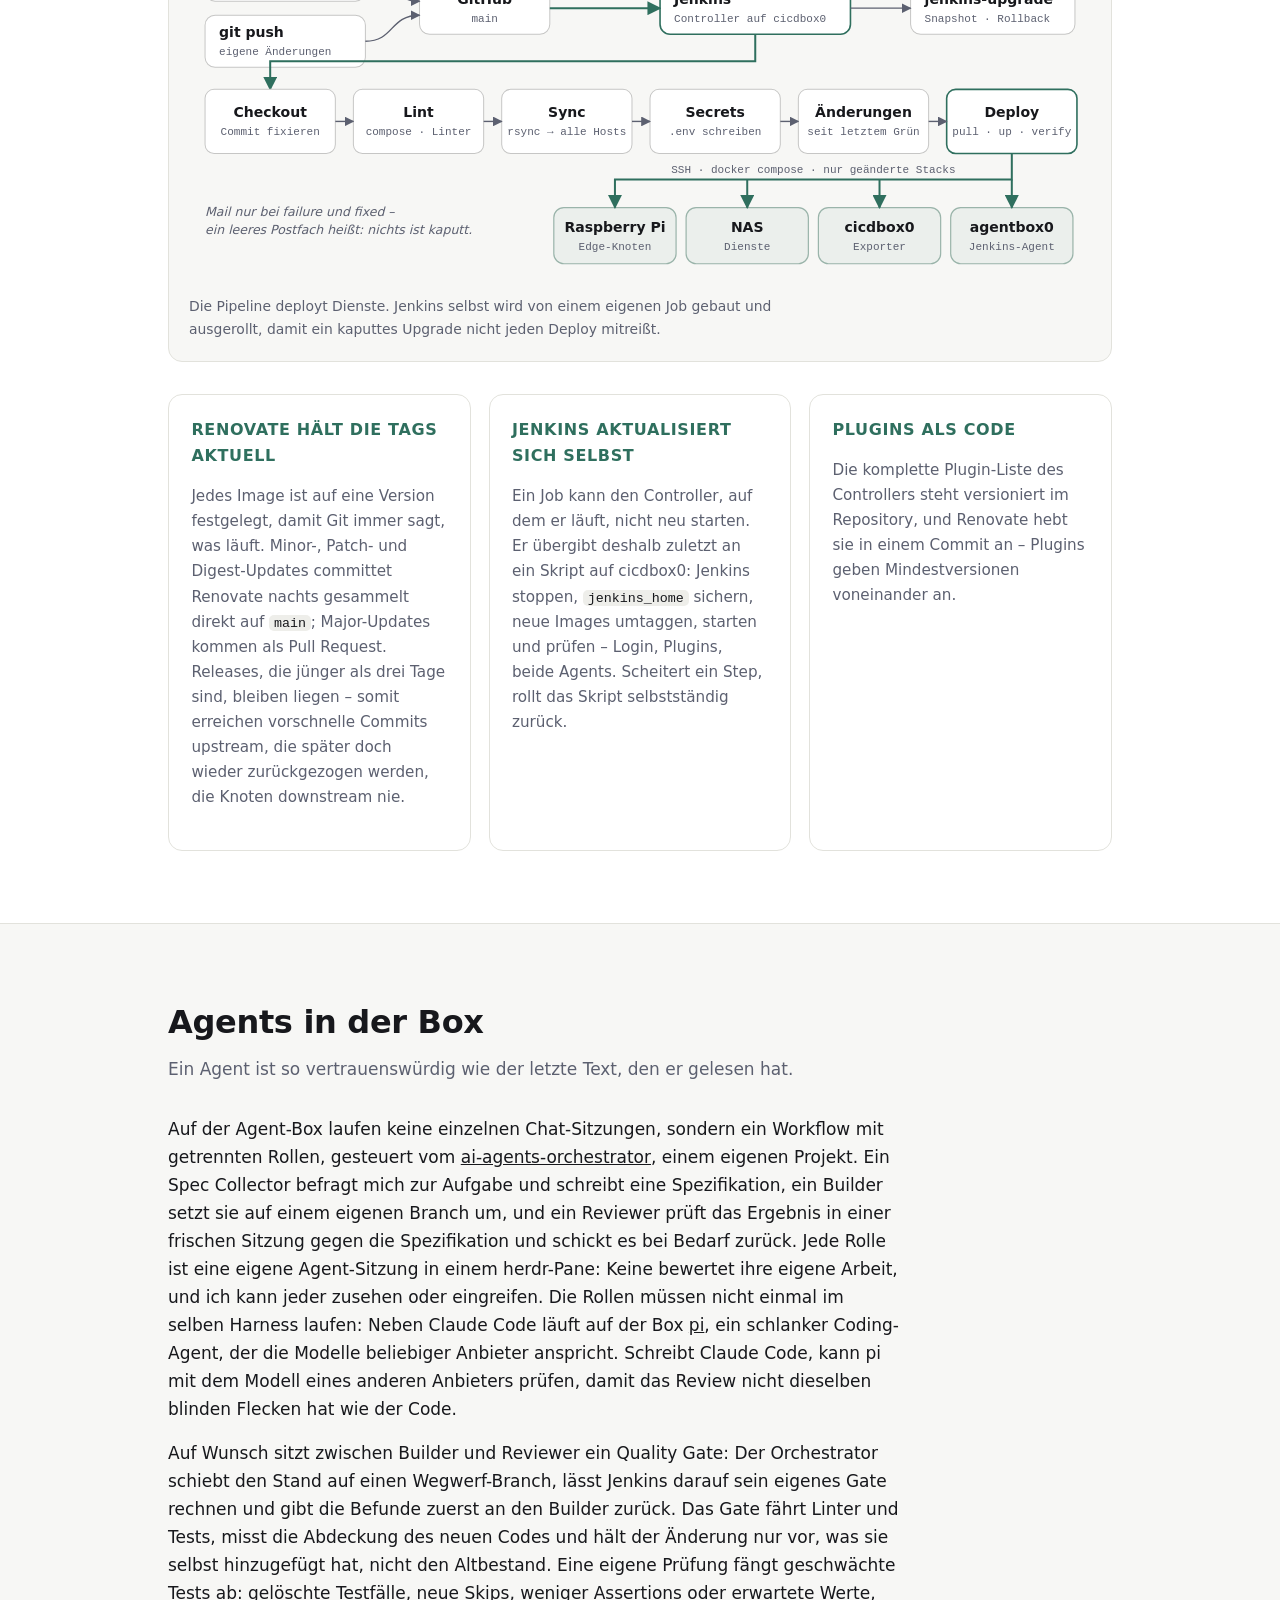
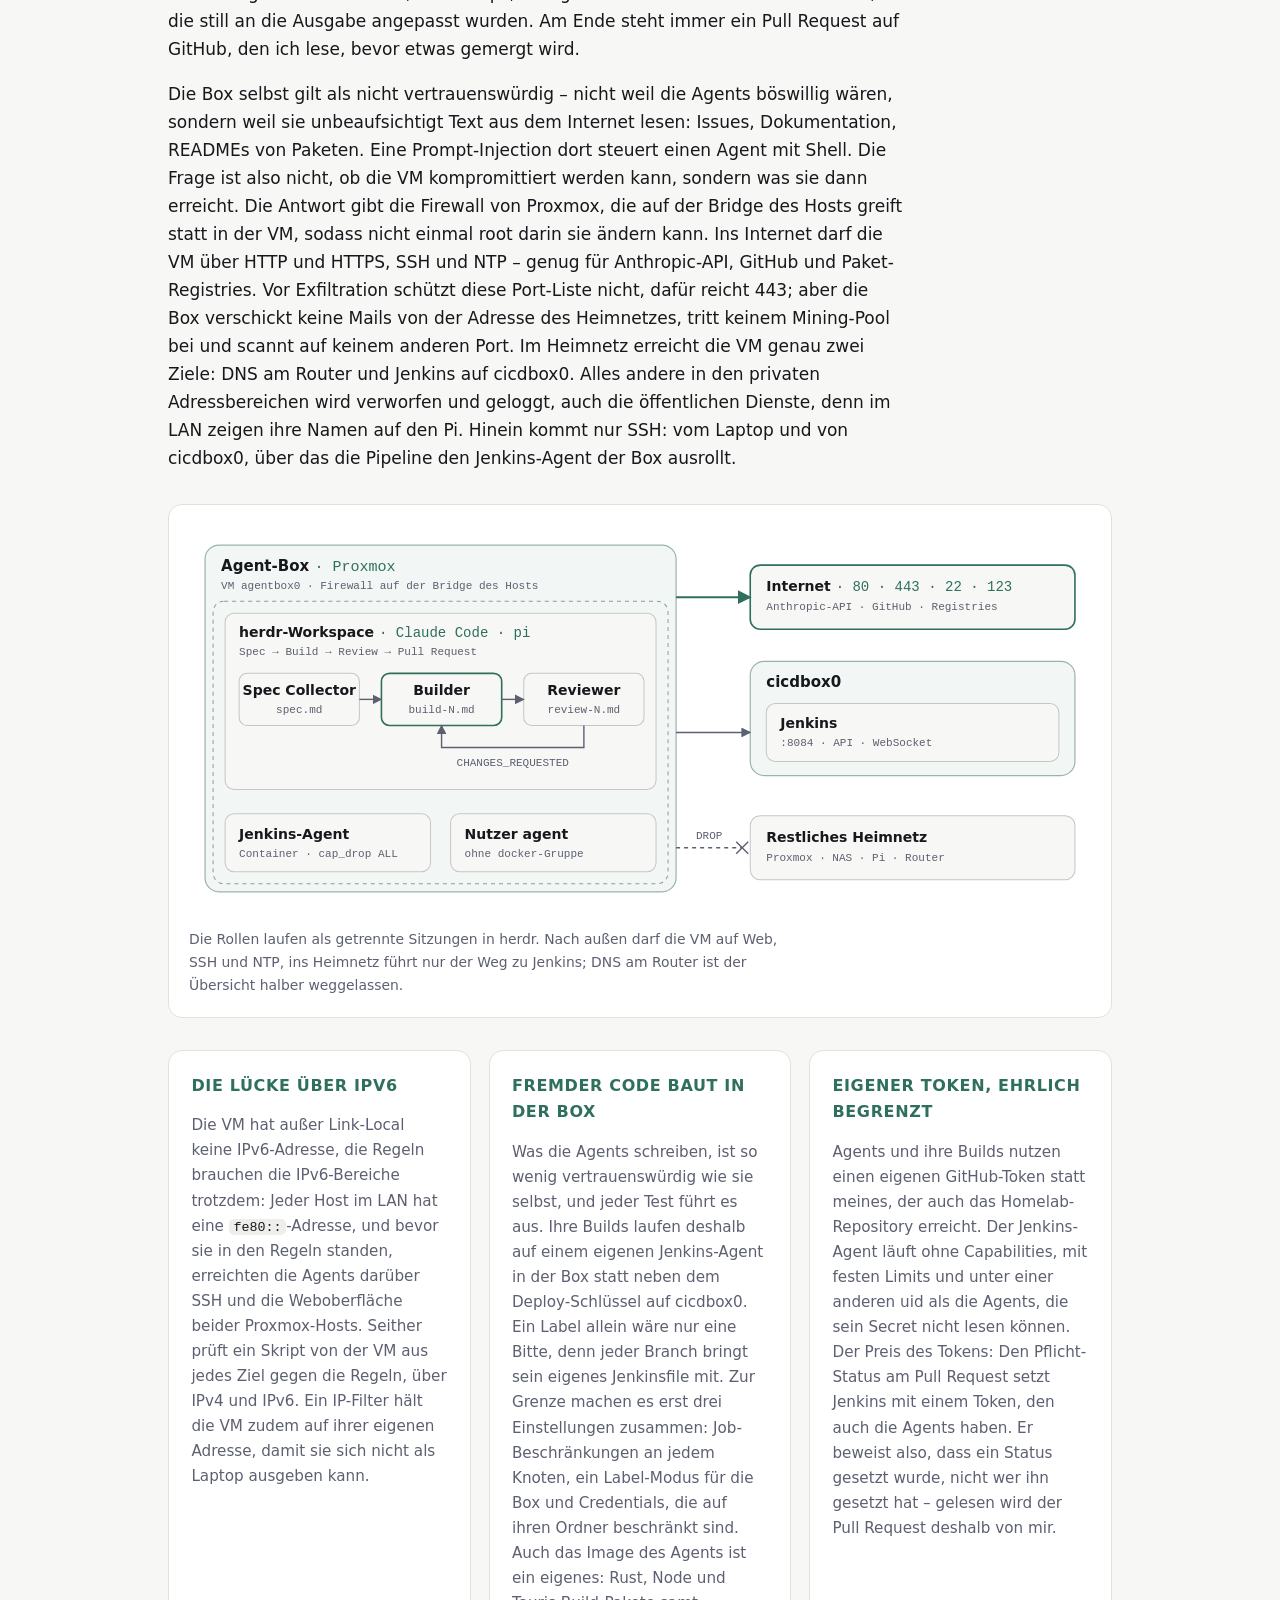
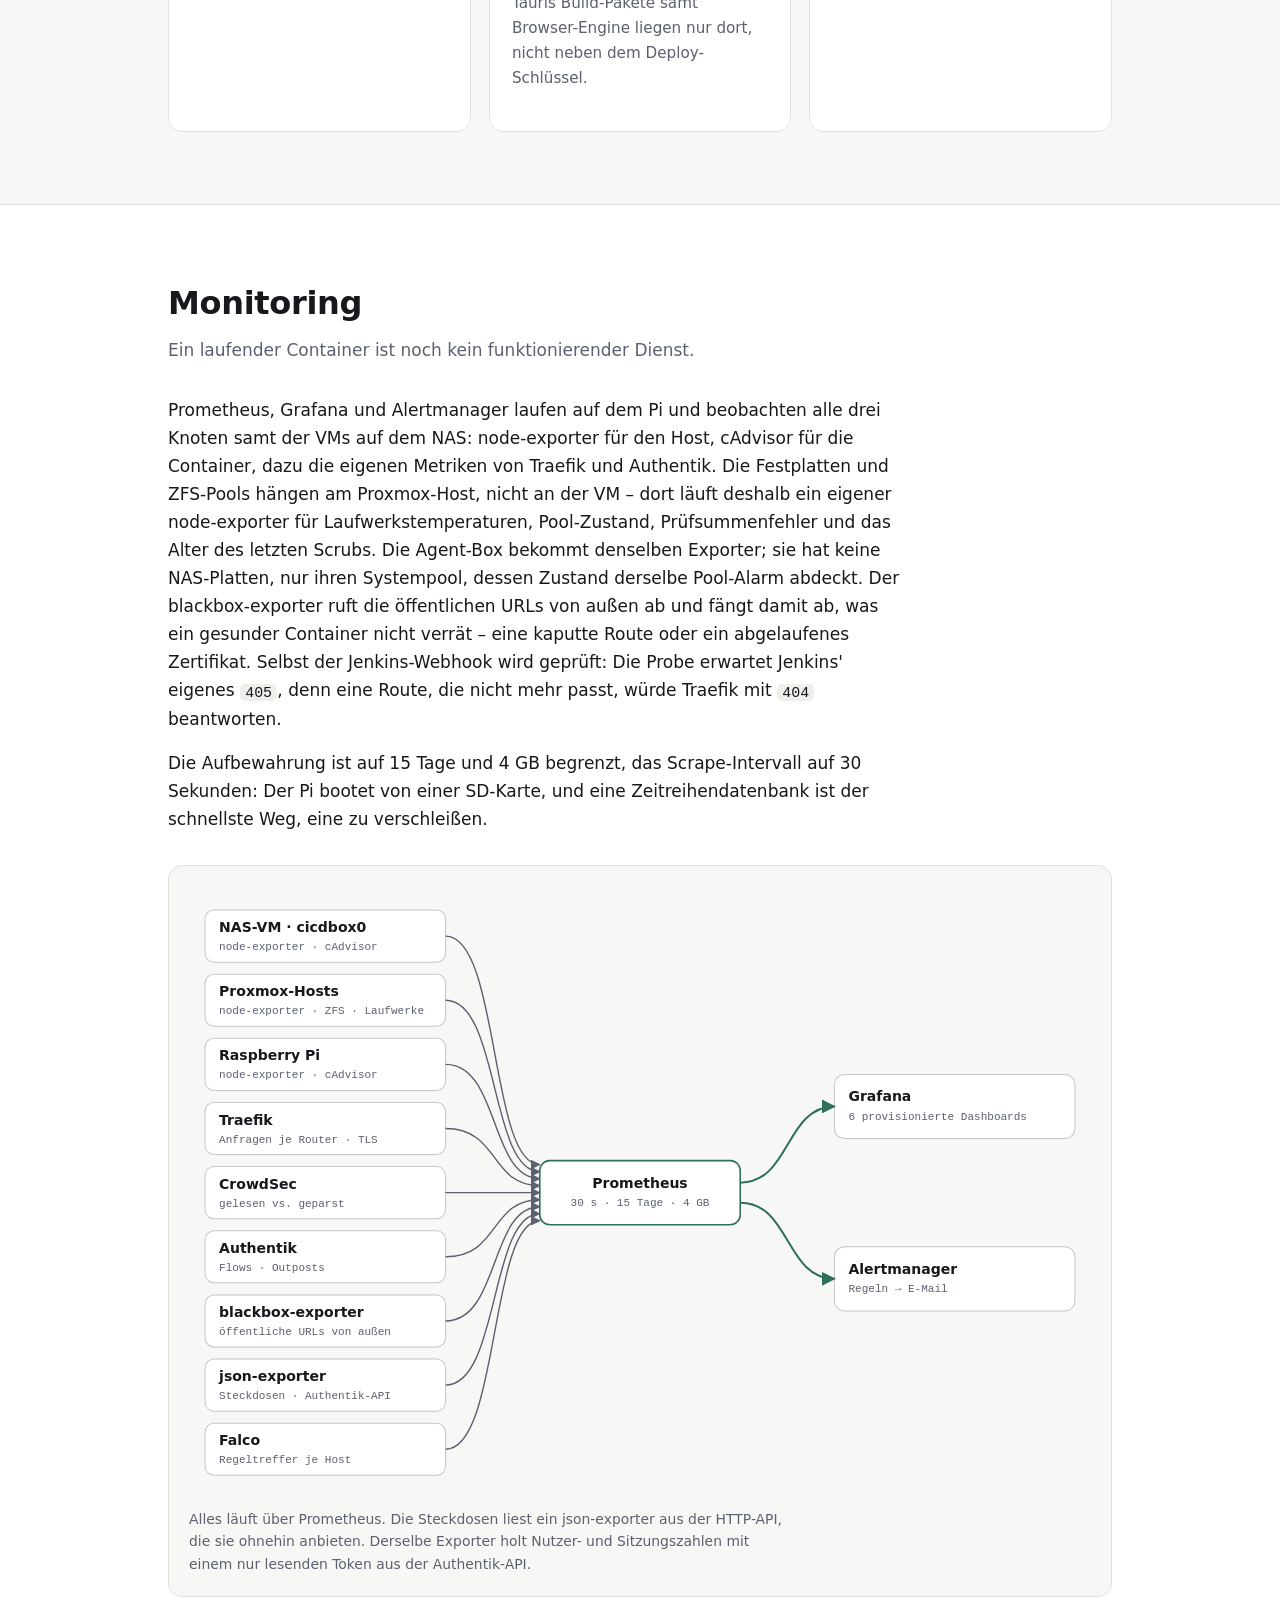
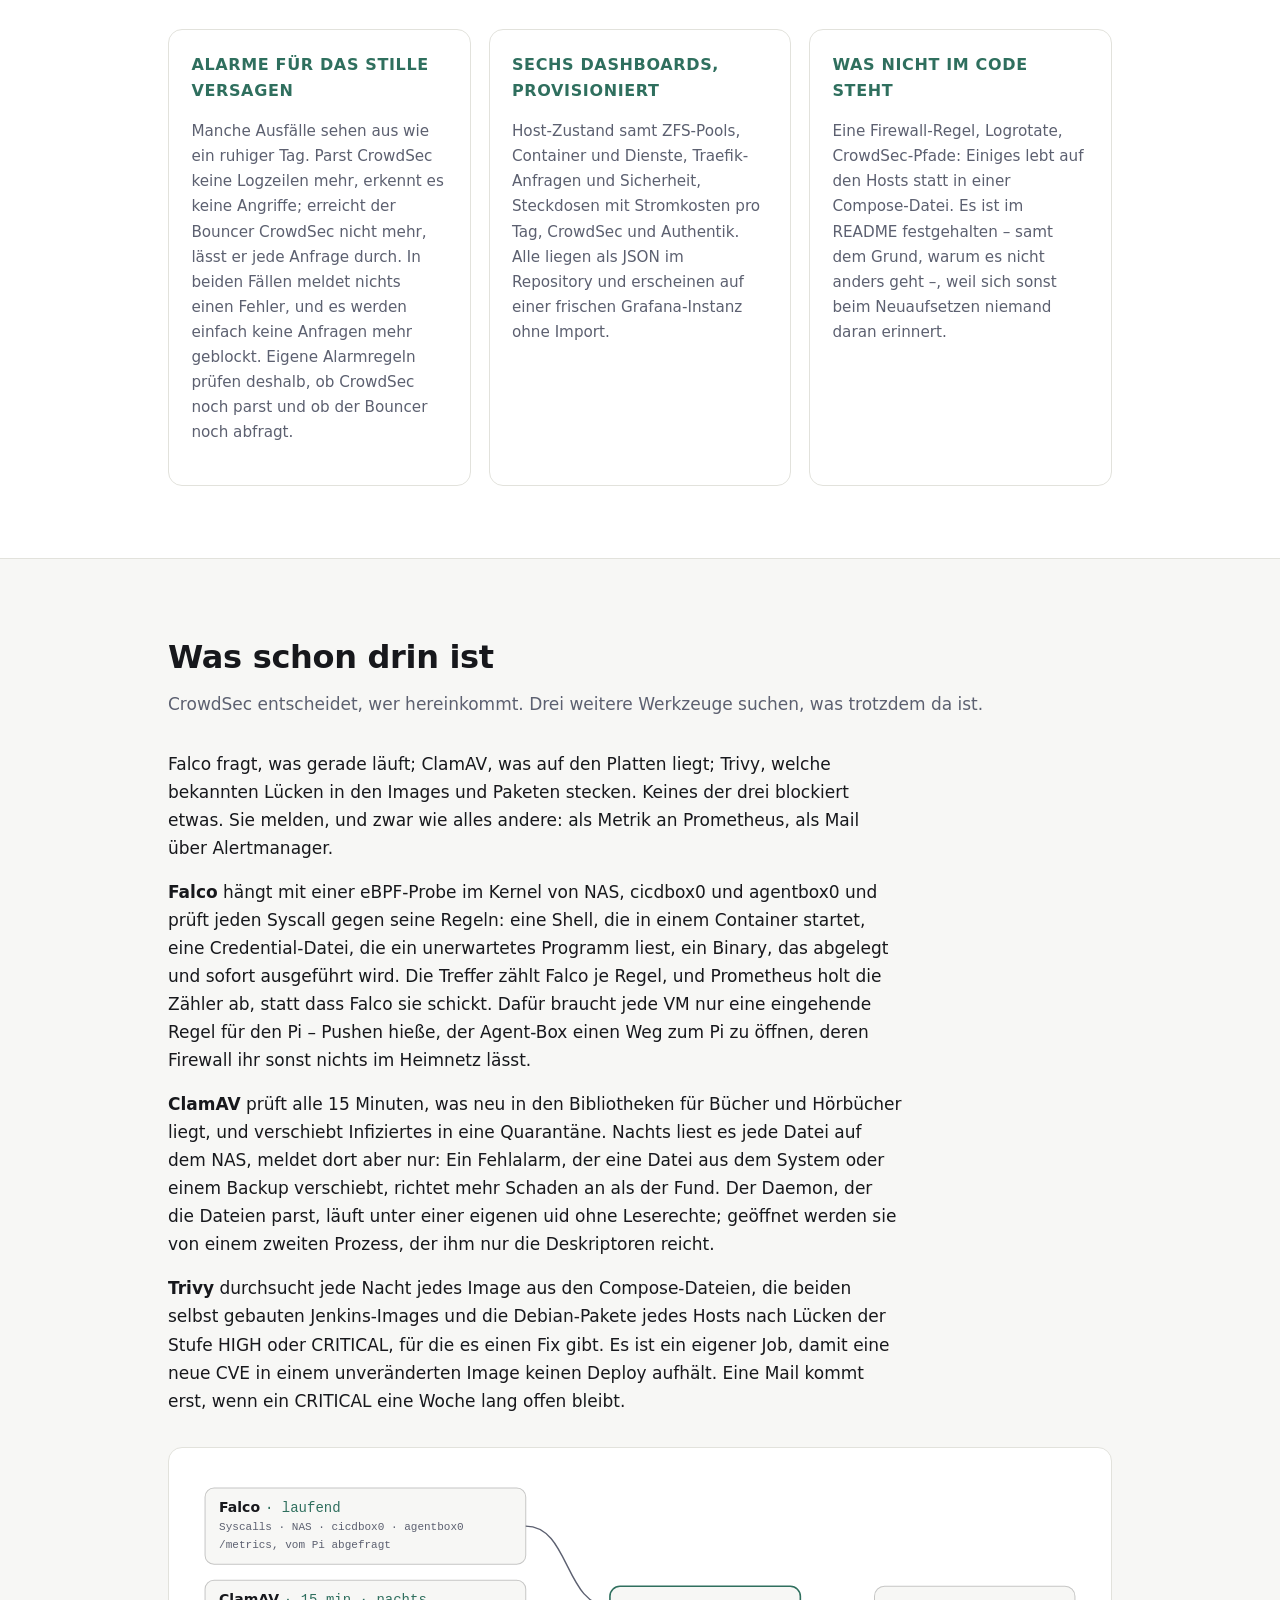
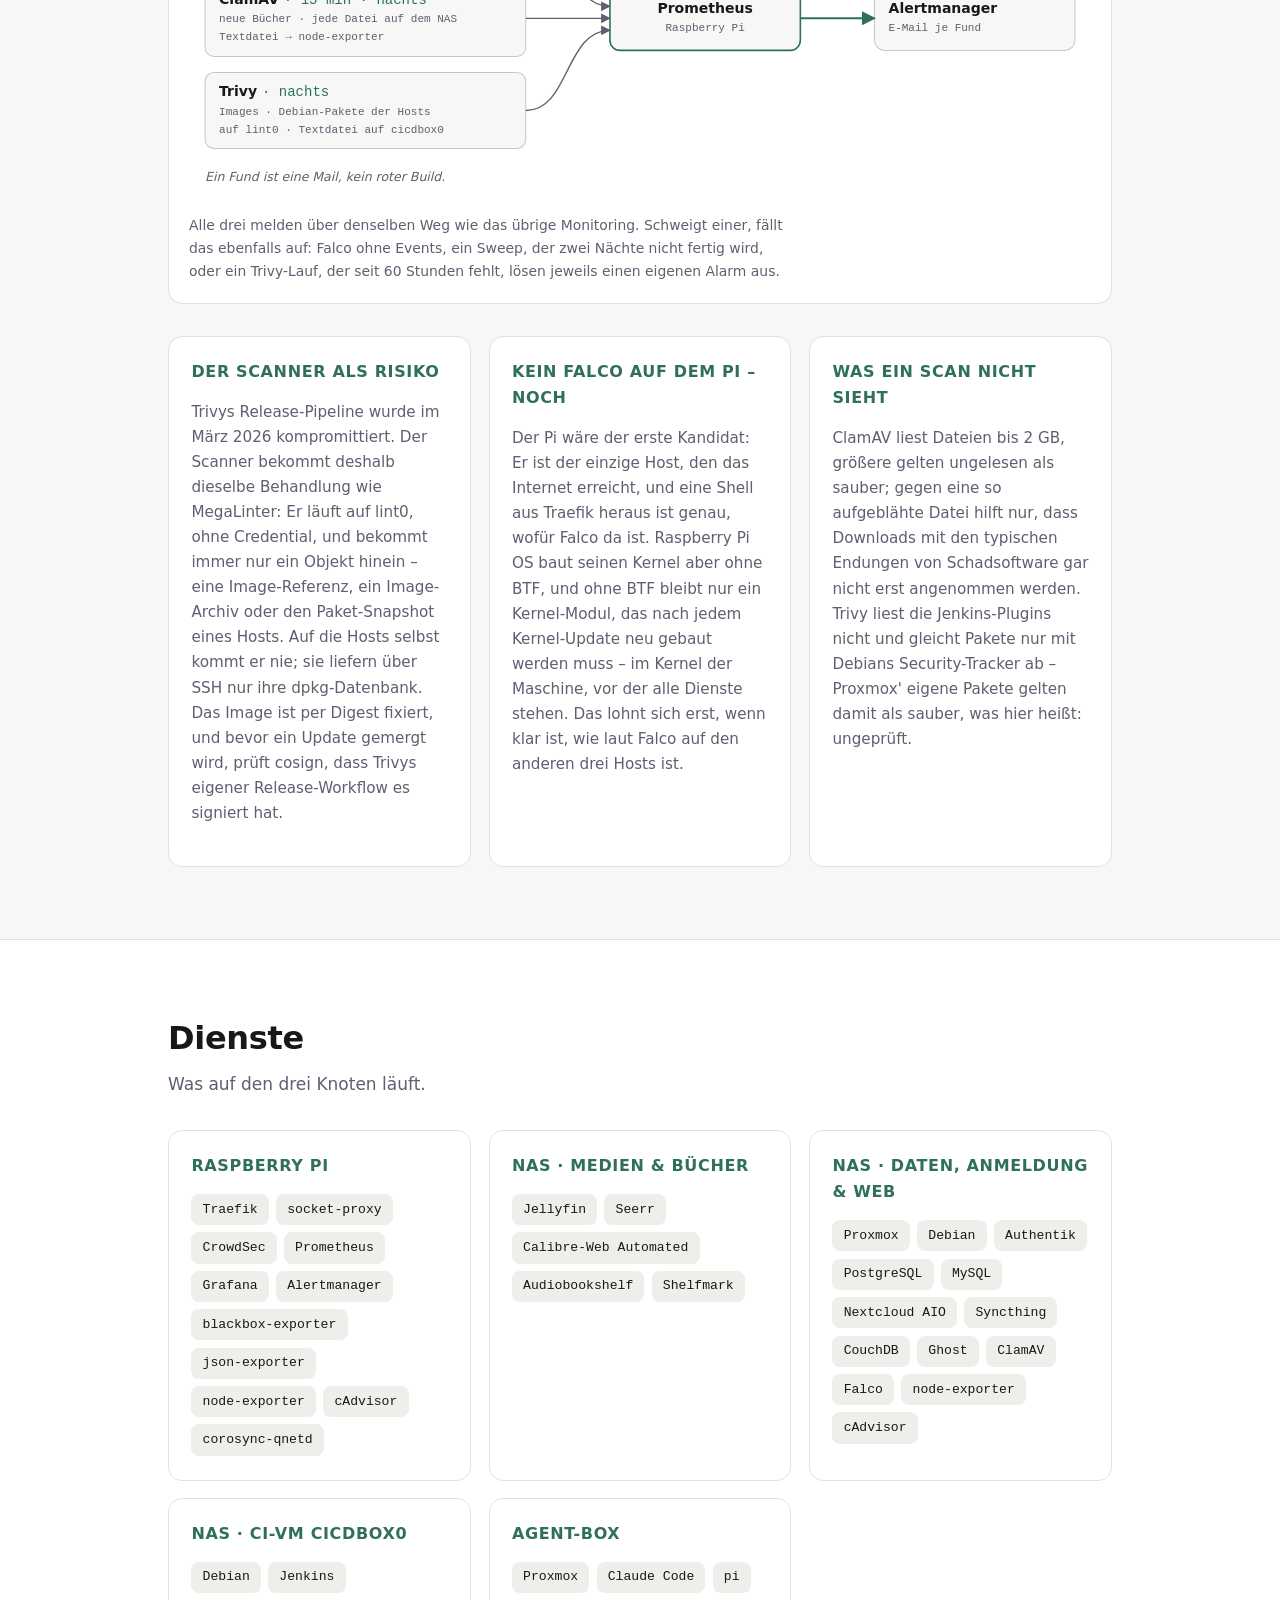
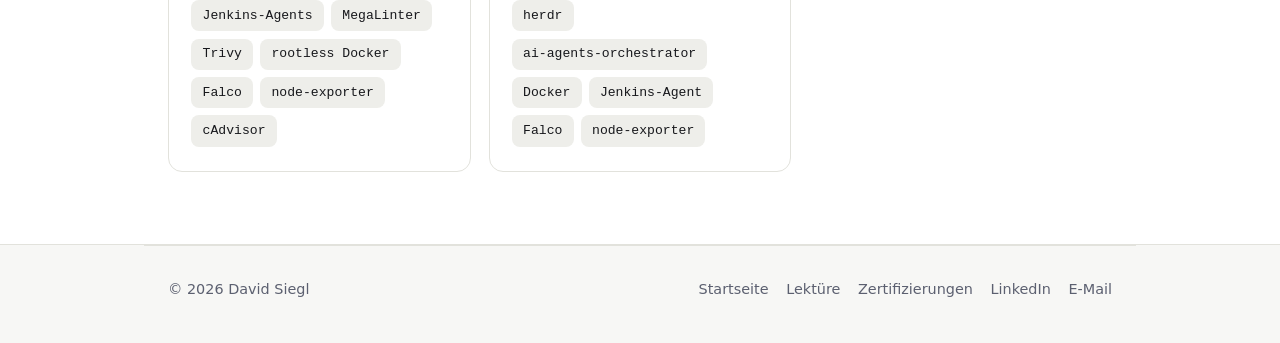
==== commit 5711221c: "add falco, clamav and trivy to the homelab page A new section covers the three detectors that went i" ====
--- a/homelab.html
+++ b/homelab.html
@@ -4,7 +4,7 @@
   <meta charset="utf-8">
   <meta name="viewport" content="width=device-width, initial-scale=1">
   <title>Homelab — David Siegl</title>
-  <meta name="description" content="Architektur des Homelabs von David Siegl: drei Knoten, Proxmox-Cluster mit eigener CI-VM und Agent-Box für Claude Code und pi, Docker Compose, Traefik und CrowdSec am Edge, Single Sign-on mit Authentik, Deployment über Jenkins, MegaLinter und Renovate, Monitoring mit Prometheus und Grafana.">
+  <meta name="description" content="Architektur des Homelabs von David Siegl: drei Knoten, Proxmox-Cluster mit eigener CI-VM und Agent-Box für Claude Code und pi, Docker Compose, Traefik und CrowdSec am Edge, Single Sign-on mit Authentik, Deployment über Jenkins, MegaLinter und Renovate, Monitoring mit Prometheus und Grafana, Erkennung mit Falco, ClamAV und Trivy.">
   <link rel="icon" href="assets/favicon.svg" type="image/svg+xml">
   <link rel="icon" href="assets/favicon.png" sizes="96x96" type="image/png">
   <link rel="apple-touch-icon" href="assets/apple-touch-icon.png">
@@ -49,7 +49,7 @@
 
     <dl class="stats">
       <div><dt>Knoten</dt><dd>3</dd></div>
-      <div><dt>Compose-Stacks</dt><dd>19</dd></div>
+      <div><dt>Compose-Stacks</dt><dd>21</dd></div>
       <div><dt>Öffentliche Router</dt><dd>10</dd></div>
       <div><dt>Dashboards</dt><dd>6</dd></div>
     </dl>
@@ -427,7 +427,8 @@
           Nutzer ohne docker-Gruppe, der <code>jenkins_home</code> mit allen Credentials nicht
           lesen kann, und startet seine Container auf einem rootless Docker-Daemon für sich
           allein. Nicht einmal geklont wird dort: lint0 bekommt die Dateien des Commits als
-          Archiv, der GitHub-Token bleibt draußen.
+          Archiv, der GitHub-Token bleibt draußen. Aus demselben Grund läuft dort nachts der
+          <a href="#erkennung">Schwachstellen-Scan</a>.
         </p>
       </div>
 
@@ -699,6 +700,8 @@
             Bitte, denn jeder Branch bringt sein eigenes Jenkinsfile mit. Zur Grenze machen es
             erst drei Einstellungen zusammen: Job-Beschränkungen an jedem Knoten, ein
             Label-Modus für die Box und Credentials, die auf ihren Ordner beschränkt sind.
+            Auch das Image des Agents ist ein eigenes: Rust, Node und Tauris Build-Pakete samt
+            Browser-Engine liegen nur dort, nicht neben dem Deploy-Schlüssel.
           </p>
         </article>
         <article class="card">
@@ -743,9 +746,9 @@
 
       <figure class="diagram">
         <div class="diagram__scroll">
-          <svg viewBox="0 0 900 540" role="img" aria-labelledby="d4-title d4-desc">
+          <svg viewBox="0 0 900 604" role="img" aria-labelledby="d4-title d4-desc">
             <title id="d4-title">Monitoring-Datenfluss</title>
-            <desc id="d4-desc">Prometheus auf dem Raspberry Pi sammelt Metriken von acht Quellen: node-exporter und cAdvisor in den beiden VMs auf dem NAS und auf dem Pi, node-exporter mit ZFS- und Laufwerksmetriken auf den beiden Proxmox-Hosts, Traefik, CrowdSec, Authentik, dem blackbox-exporter, der die öffentlichen URLs prüft, und dem json-exporter, der zwei Tasmota-Steckdosen und die Authentik-API abfragt. Grafana zeigt die Daten in sechs Dashboards, Alertmanager verschickt Alarme per E-Mail.</desc>
+            <desc id="d4-desc">Prometheus auf dem Raspberry Pi sammelt Metriken von neun Quellen: node-exporter und cAdvisor in den beiden VMs auf dem NAS und auf dem Pi, node-exporter mit ZFS- und Laufwerksmetriken auf den beiden Proxmox-Hosts, Traefik, CrowdSec, Authentik, dem blackbox-exporter, der die öffentlichen URLs prüft, und dem json-exporter, der zwei Tasmota-Steckdosen und die Authentik-API abfragt, sowie von Falco auf dem NAS, cicdbox0 und agentbox0. Die Ergebnisse von ClamAV und Trivy liest der node-exporter der jeweiligen VM aus einer Textdatei. Grafana zeigt die Daten in sechs Dashboards, Alertmanager verschickt Alarme per E-Mail.</desc>
 
             <!-- Sources: y = 24 + i * 64 -->
             <rect class="d-box" x="16" y="24" width="240" height="52" rx="9"/>
@@ -780,29 +783,34 @@
             <text class="d-title" x="30" y="494">json-exporter</text>
             <text class="d-sub" x="30" y="512">Steckdosen · Authentik-API</text>
 
-            <rect class="d-box d-box--accent" x="350" y="242" width="200" height="64" rx="10"/>
-            <text class="d-title" x="450" y="269" text-anchor="middle">Prometheus</text>
-            <text class="d-sub" x="450" y="287" text-anchor="middle">30 s · 15 Tage · 4 GB</text>
-
-            <rect class="d-box" x="644" y="156" width="240" height="64" rx="10"/>
-            <text class="d-title" x="658" y="183">Grafana</text>
-            <text class="d-sub" x="658" y="201">6 provisionierte Dashboards</text>
-
-            <rect class="d-box" x="644" y="328" width="240" height="64" rx="10"/>
-            <text class="d-title" x="658" y="355">Alertmanager</text>
-            <text class="d-sub" x="658" y="373">Regeln → E-Mail</text>
-
-            <path class="d-edge" d="M256 50 C 310 50, 300 246, 350 246" marker-end="url(#arrow)"/>
-            <path class="d-edge" d="M256 114 C 310 114, 300 254, 350 254" marker-end="url(#arrow)"/>
-            <path class="d-edge" d="M256 178 C 310 178, 300 262, 350 262" marker-end="url(#arrow)"/>
-            <path class="d-edge" d="M256 242 C 310 242, 300 270, 350 270" marker-end="url(#arrow)"/>
-            <path class="d-edge" d="M256 306 C 310 306, 300 278, 350 278" marker-end="url(#arrow)"/>
-            <path class="d-edge" d="M256 370 C 310 370, 300 286, 350 286" marker-end="url(#arrow)"/>
-            <path class="d-edge" d="M256 434 C 310 434, 300 294, 350 294" marker-end="url(#arrow)"/>
-            <path class="d-edge" d="M256 498 C 310 498, 300 302, 350 302" marker-end="url(#arrow)"/>
-
-            <path class="d-edge d-edge--accent" d="M550 264 C 600 264, 595 188, 644 188" marker-end="url(#arrow-accent)"/>
-            <path class="d-edge d-edge--accent" d="M550 284 C 600 284, 595 360, 644 360" marker-end="url(#arrow-accent)"/>
+            <rect class="d-box" x="16" y="536" width="240" height="52" rx="9"/>
+            <text class="d-title" x="30" y="558">Falco</text>
+            <text class="d-sub" x="30" y="576">Regeltreffer je Host</text>
+
+            <rect class="d-box d-box--accent" x="350" y="274" width="200" height="64" rx="10"/>
+            <text class="d-title" x="450" y="301" text-anchor="middle">Prometheus</text>
+            <text class="d-sub" x="450" y="319" text-anchor="middle">30 s · 15 Tage · 4 GB</text>
+
+            <rect class="d-box" x="644" y="188" width="240" height="64" rx="10"/>
+            <text class="d-title" x="658" y="215">Grafana</text>
+            <text class="d-sub" x="658" y="233">6 provisionierte Dashboards</text>
+
+            <rect class="d-box" x="644" y="360" width="240" height="64" rx="10"/>
+            <text class="d-title" x="658" y="387">Alertmanager</text>
+            <text class="d-sub" x="658" y="405">Regeln → E-Mail</text>
+
+            <path class="d-edge" d="M256 50 C 310 50, 300 278, 350 278" marker-end="url(#arrow)"/>
+            <path class="d-edge" d="M256 114 C 310 114, 300 285, 350 285" marker-end="url(#arrow)"/>
+            <path class="d-edge" d="M256 178 C 310 178, 300 292, 350 292" marker-end="url(#arrow)"/>
+            <path class="d-edge" d="M256 242 C 310 242, 300 299, 350 299" marker-end="url(#arrow)"/>
+            <path class="d-edge" d="M256 306 C 310 306, 300 306, 350 306" marker-end="url(#arrow)"/>
+            <path class="d-edge" d="M256 370 C 310 370, 300 313, 350 313" marker-end="url(#arrow)"/>
+            <path class="d-edge" d="M256 434 C 310 434, 300 320, 350 320" marker-end="url(#arrow)"/>
+            <path class="d-edge" d="M256 498 C 310 498, 300 327, 350 327" marker-end="url(#arrow)"/>
+            <path class="d-edge" d="M256 562 C 310 562, 300 334, 350 334" marker-end="url(#arrow)"/>
+
+            <path class="d-edge d-edge--accent" d="M550 296 C 600 296, 595 220, 644 220" marker-end="url(#arrow-accent)"/>
+            <path class="d-edge d-edge--accent" d="M550 316 C 600 316, 595 392, 644 392" marker-end="url(#arrow-accent)"/>
           </svg>
         </div>
         <figcaption>
@@ -842,7 +850,125 @@
       </div>
     </section>
 
-    <section id="dienste" class="section">
+    <section id="erkennung" class="section">
+      <h2>Was schon drin ist</h2>
+      <p class="section__lede">CrowdSec entscheidet, wer hereinkommt. Drei weitere Werkzeuge suchen, was trotzdem da ist.</p>
+
+      <div class="prose">
+        <p>
+          Falco fragt, was gerade läuft; ClamAV, was auf den Platten liegt; Trivy, welche
+          bekannten Lücken in den Images und Paketen stecken. Keines der drei blockiert etwas.
+          Sie melden, und zwar wie alles andere: als Metrik an Prometheus, als Mail über
+          Alertmanager.
+        </p>
+        <p>
+          <strong>Falco</strong> hängt mit einer eBPF-Probe im Kernel von NAS, cicdbox0 und
+          agentbox0 und prüft jeden Syscall gegen seine Regeln: eine Shell, die in einem
+          Container startet, eine Credential-Datei, die ein unerwartetes Programm liest, ein
+          Binary, das abgelegt und sofort ausgeführt wird. Die Treffer zählt Falco je Regel,
+          und Prometheus holt die Zähler ab, statt dass Falco sie schickt. Dafür braucht jede
+          VM nur eine eingehende Regel für den Pi – Pushen hieße, der Agent-Box einen Weg zum
+          Pi zu öffnen, deren Firewall ihr sonst nichts im Heimnetz lässt.
+        </p>
+        <p>
+          <strong>ClamAV</strong> prüft alle 15 Minuten, was neu in den Bibliotheken für
+          Bücher und Hörbücher liegt, und verschiebt Infiziertes in eine Quarantäne. Nachts
+          liest es jede Datei auf dem NAS, meldet dort aber nur: Ein Fehlalarm, der eine Datei
+          aus dem System oder einem Backup verschiebt, richtet mehr Schaden an als der Fund.
+          Der Daemon, der die Dateien parst, läuft unter einer eigenen uid ohne Leserechte;
+          geöffnet werden sie von einem zweiten Prozess, der ihm nur die Deskriptoren reicht.
+        </p>
+        <p>
+          <strong>Trivy</strong> durchsucht jede Nacht jedes Image aus den Compose-Dateien,
+          die beiden selbst gebauten Jenkins-Images und die Debian-Pakete jedes Hosts nach
+          Lücken der Stufe HIGH oder CRITICAL, für die es einen Fix gibt. Es ist ein eigener
+          Job, damit eine neue CVE in einem unveränderten Image keinen Deploy aufhält. Eine
+          Mail kommt erst, wenn ein CRITICAL eine Woche lang offen bleibt.
+        </p>
+      </div>
+
+      <figure class="diagram">
+        <div class="diagram__scroll">
+          <svg viewBox="0 0 900 330" role="img" aria-labelledby="d6-title d6-desc">
+            <title id="d6-title">Erkennung auf den Knoten</title>
+            <desc id="d6-desc">Drei Werkzeuge melden an Prometheus auf dem Raspberry Pi: Falco prüft laufend die Syscalls auf dem NAS, cicdbox0 und agentbox0, und Prometheus fragt seine Zähler direkt ab. ClamAV prüft alle 15 Minuten neue Bücher und Hörbücher und nachts jede Datei auf dem NAS; seine Ergebnisse liest der node-exporter des NAS aus einer Textdatei. Trivy scannt nachts auf lint0 die Images und die Debian-Pakete der Hosts; seine Ergebnisse liest der node-exporter auf cicdbox0. Alertmanager verschickt jeden Fund per E-Mail.</desc>
+
+            <!-- Scanners: y = 20 + i * 92 -->
+            <rect class="d-box" x="16" y="20" width="320" height="76" rx="9"/>
+            <text class="d-title" x="30" y="44">Falco <tspan class="d-mono">· laufend</tspan></text>
+            <text class="d-sub" x="30" y="62">Syscalls · NAS · cicdbox0 · agentbox0</text>
+            <text class="d-sub" x="30" y="80">/metrics, vom Pi abgefragt</text>
+
+            <rect class="d-box" x="16" y="112" width="320" height="76" rx="9"/>
+            <text class="d-title" x="30" y="136">ClamAV <tspan class="d-mono">· 15 min · nachts</tspan></text>
+            <text class="d-sub" x="30" y="154">neue Bücher · jede Datei auf dem NAS</text>
+            <text class="d-sub" x="30" y="172">Textdatei → node-exporter</text>
+
+            <rect class="d-box" x="16" y="204" width="320" height="76" rx="9"/>
+            <text class="d-title" x="30" y="228">Trivy <tspan class="d-mono">· nachts</tspan></text>
+            <text class="d-sub" x="30" y="246">Images · Debian-Pakete der Hosts</text>
+            <text class="d-sub" x="30" y="264">auf lint0 · Textdatei auf cicdbox0</text>
+
+            <rect class="d-box d-box--accent" x="420" y="118" width="190" height="64" rx="10"/>
+            <text class="d-title" x="515" y="145" text-anchor="middle">Prometheus</text>
+            <text class="d-sub" x="515" y="163" text-anchor="middle">Raspberry Pi</text>
+
+            <rect class="d-box" x="684" y="118" width="200" height="64" rx="10"/>
+            <text class="d-title" x="698" y="145">Alertmanager</text>
+            <text class="d-sub" x="698" y="163">E-Mail je Fund</text>
+
+            <path class="d-edge" d="M336 58 C 380 58, 375 138, 420 138" marker-end="url(#arrow)"/>
+            <path class="d-edge" d="M336 150 H420" marker-end="url(#arrow)"/>
+            <path class="d-edge" d="M336 242 C 380 242, 375 162, 420 162" marker-end="url(#arrow)"/>
+            <path class="d-edge d-edge--accent" d="M610 150 H684" marker-end="url(#arrow-accent)"/>
+
+            <text class="d-note" x="16" y="312">Ein Fund ist eine Mail, kein roter Build.</text>
+          </svg>
+        </div>
+        <figcaption>
+          Alle drei melden über denselben Weg wie das übrige Monitoring. Schweigt einer, fällt
+          das ebenfalls auf: Falco ohne Events, ein Sweep, der zwei Nächte nicht fertig wird,
+          oder ein Trivy-Lauf, der seit 60 Stunden fehlt, lösen jeweils einen eigenen Alarm aus.
+        </figcaption>
+      </figure>
+
+      <div class="grid notes">
+        <article class="card">
+          <h3>Der Scanner als Risiko</h3>
+          <p class="card__text">
+            Trivys Release-Pipeline wurde im März 2026 kompromittiert. Der Scanner bekommt
+            deshalb dieselbe Behandlung wie MegaLinter: Er läuft auf lint0, ohne Credential, und
+            bekommt immer nur ein Objekt hinein – eine Image-Referenz, ein Image-Archiv oder den
+            Paket-Snapshot eines Hosts. Auf die Hosts selbst kommt er nie; sie liefern über SSH
+            nur ihre dpkg-Datenbank. Das Image ist per Digest fixiert, und bevor ein Update
+            gemergt wird, prüft cosign, dass Trivys eigener Release-Workflow es signiert hat.
+          </p>
+        </article>
+        <article class="card">
+          <h3>Kein Falco auf dem Pi – noch</h3>
+          <p class="card__text">
+            Der Pi wäre der erste Kandidat: Er ist der einzige Host, den das Internet erreicht,
+            und eine Shell aus Traefik heraus ist genau, wofür Falco da ist. Raspberry Pi OS
+            baut seinen Kernel aber ohne BTF, und ohne BTF bleibt nur ein Kernel-Modul, das
+            nach jedem Kernel-Update neu gebaut werden muss – im Kernel der Maschine, vor der
+            alle Dienste stehen. Das lohnt sich erst, wenn klar ist, wie laut Falco auf den
+            anderen drei Hosts ist.
+          </p>
+        </article>
+        <article class="card">
+          <h3>Was ein Scan nicht sieht</h3>
+          <p class="card__text">
+            ClamAV liest Dateien bis 2&nbsp;GB, größere gelten ungelesen als sauber; gegen eine
+            so aufgeblähte Datei hilft nur, dass Downloads mit den typischen Endungen von
+            Schadsoftware gar nicht erst angenommen werden. Trivy liest die Jenkins-Plugins
+            nicht und gleicht Pakete nur mit Debians Security-Tracker ab – Proxmox' eigene
+            Pakete gelten damit als sauber, was hier heißt: ungeprüft.
+          </p>
+        </article>
+      </div>
+    </section>
+
+    <section id="dienste" class="section section--alt">
       <h2>Dienste</h2>
       <p class="section__lede">Was auf den drei Knoten läuft.</p>
 
@@ -865,22 +991,22 @@
           <h3>NAS · Daten, Anmeldung &amp; Web</h3>
           <ul class="tags">
             <li>Proxmox</li><li>Debian</li><li>Authentik</li><li>PostgreSQL</li><li>MySQL</li><li>Nextcloud AIO</li>
-            <li>Syncthing</li><li>CouchDB</li><li>Ghost</li>
+            <li>Syncthing</li><li>CouchDB</li><li>Ghost</li><li>ClamAV</li><li>Falco</li>
             <li>node-exporter</li><li>cAdvisor</li>
           </ul>
         </article>
         <article class="card">
           <h3>NAS · CI-VM cicdbox0</h3>
           <ul class="tags">
-            <li>Debian</li><li>Jenkins</li><li>Jenkins-Agents</li><li>MegaLinter</li><li>rootless Docker</li>
-            <li>node-exporter</li><li>cAdvisor</li>
+            <li>Debian</li><li>Jenkins</li><li>Jenkins-Agents</li><li>MegaLinter</li><li>Trivy</li><li>rootless Docker</li>
+            <li>Falco</li><li>node-exporter</li><li>cAdvisor</li>
           </ul>
         </article>
         <article class="card">
           <h3>Agent-Box</h3>
           <ul class="tags">
             <li>Proxmox</li><li>Claude Code</li><li>pi</li><li>herdr</li><li>ai-agents-orchestrator</li>
-            <li>Docker</li><li>Jenkins-Agent</li><li>node-exporter</li>
+            <li>Docker</li><li>Jenkins-Agent</li><li>Falco</li><li>node-exporter</li>
           </ul>
         </article>
       </div>
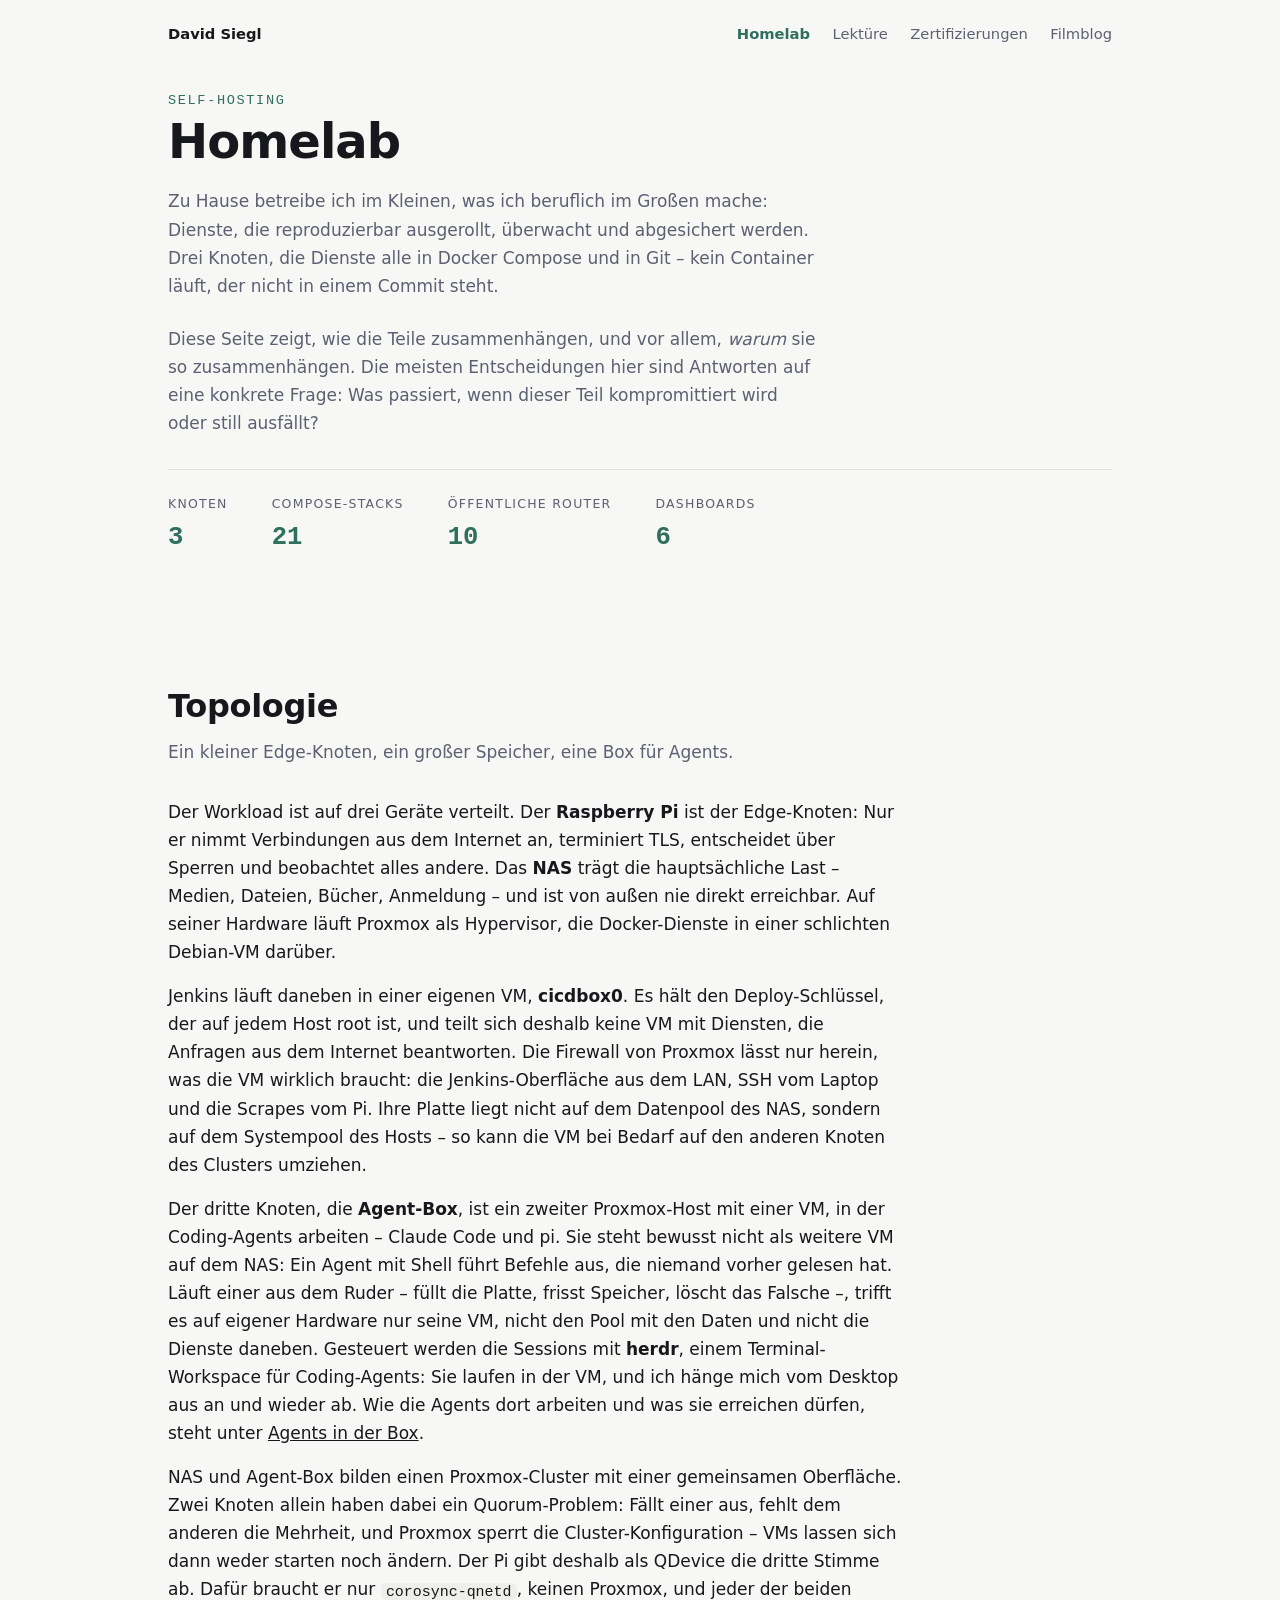
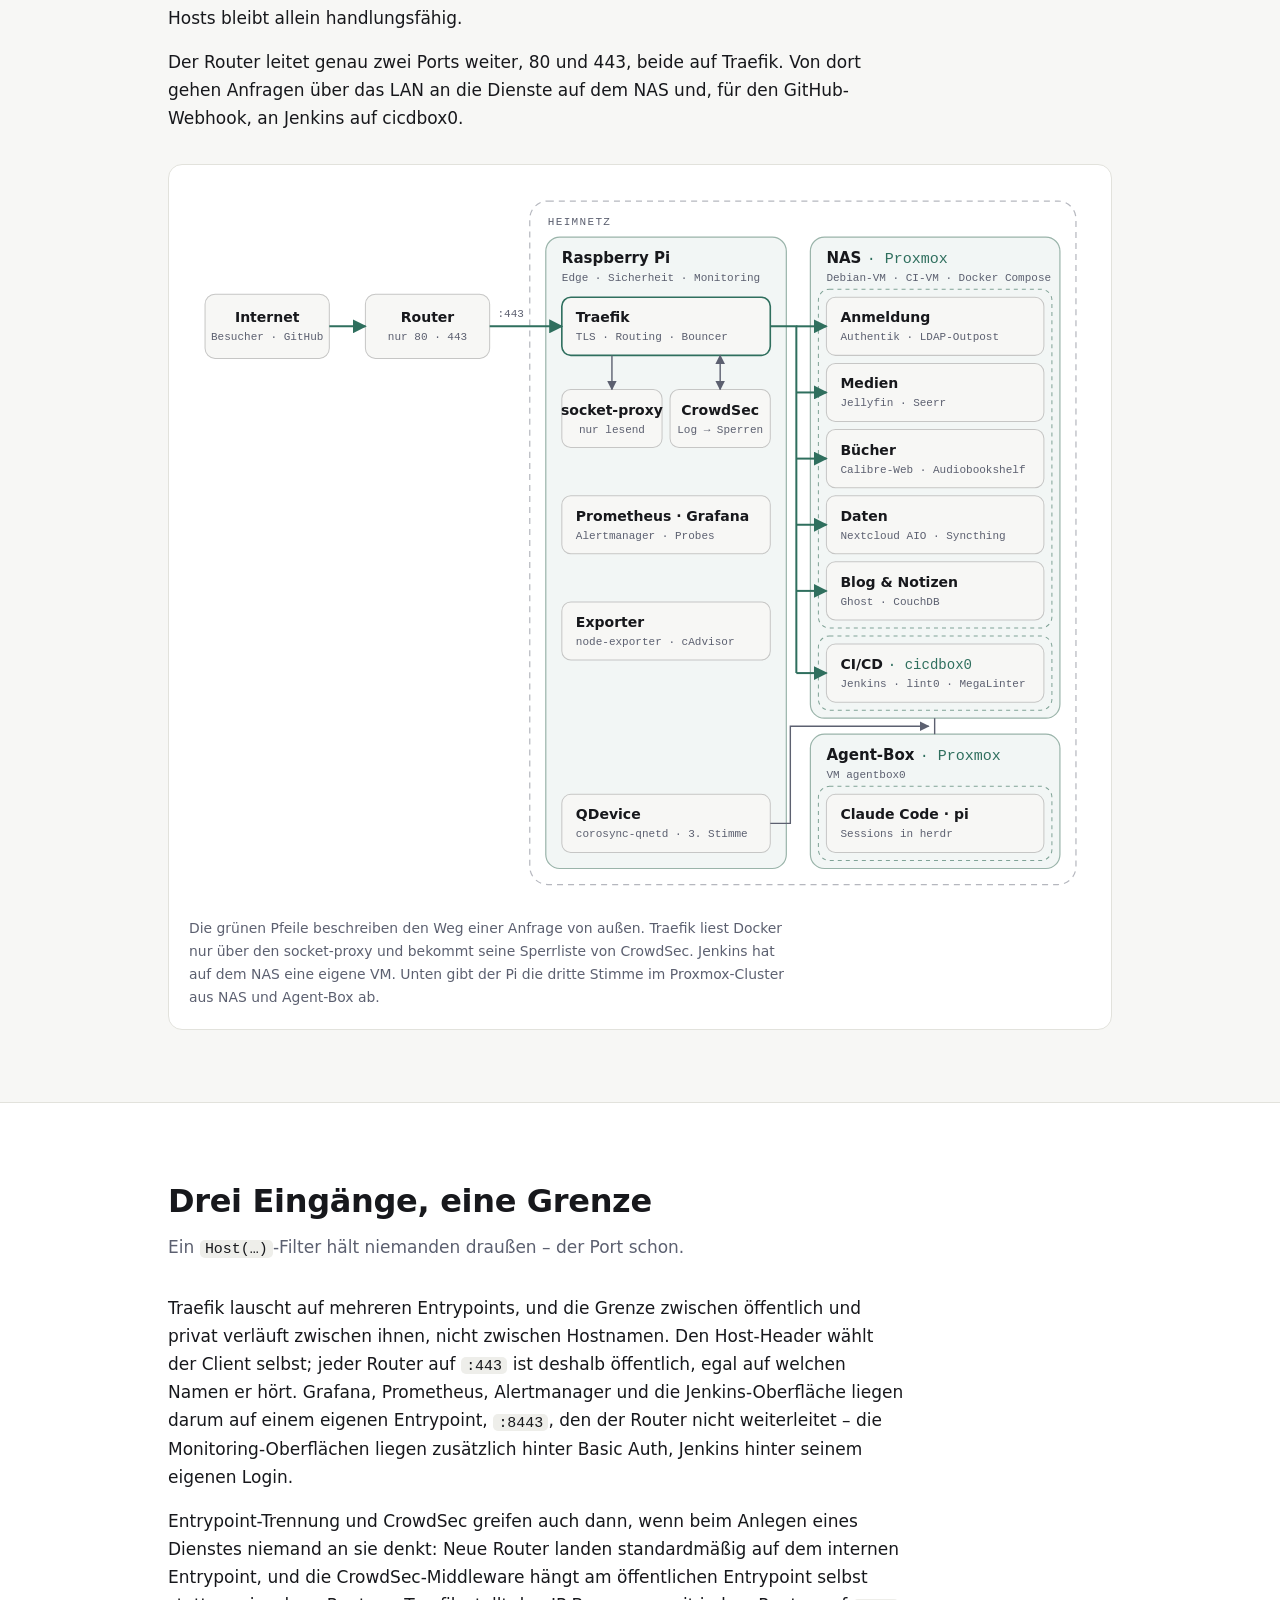
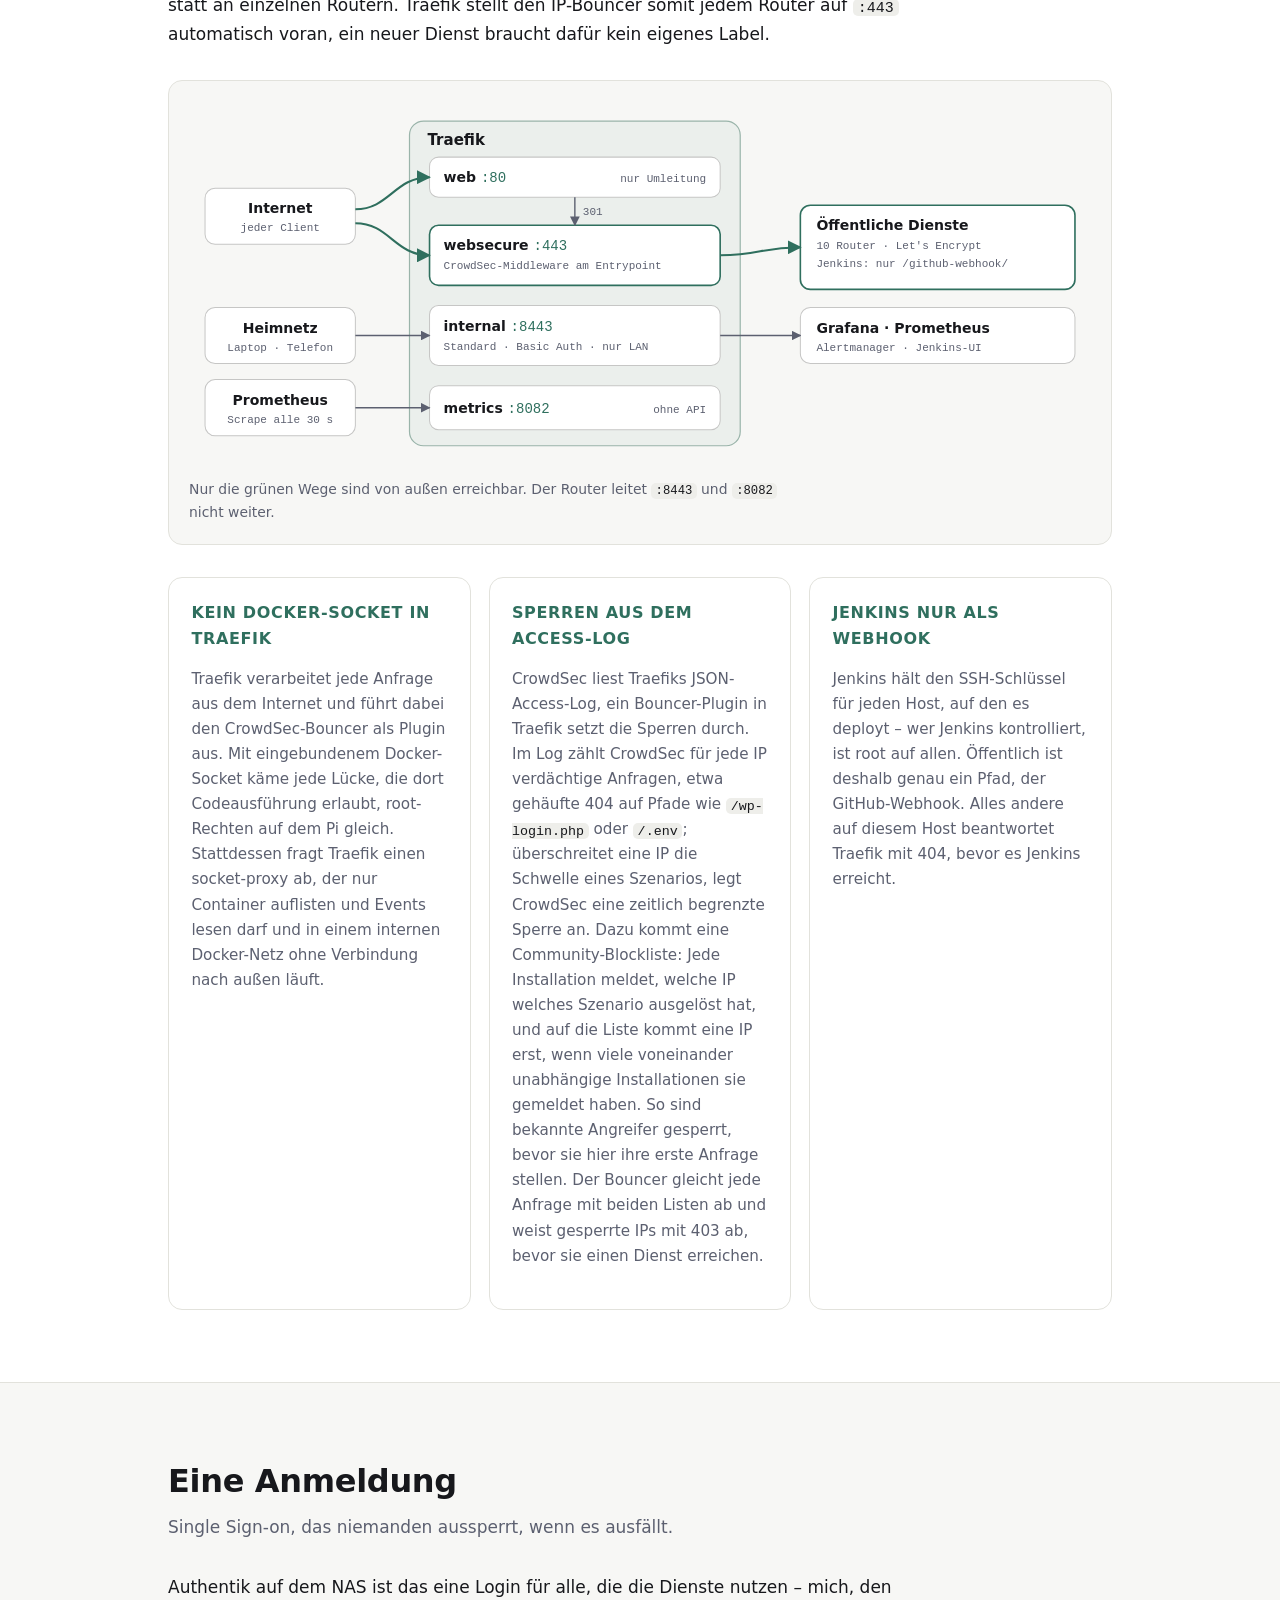
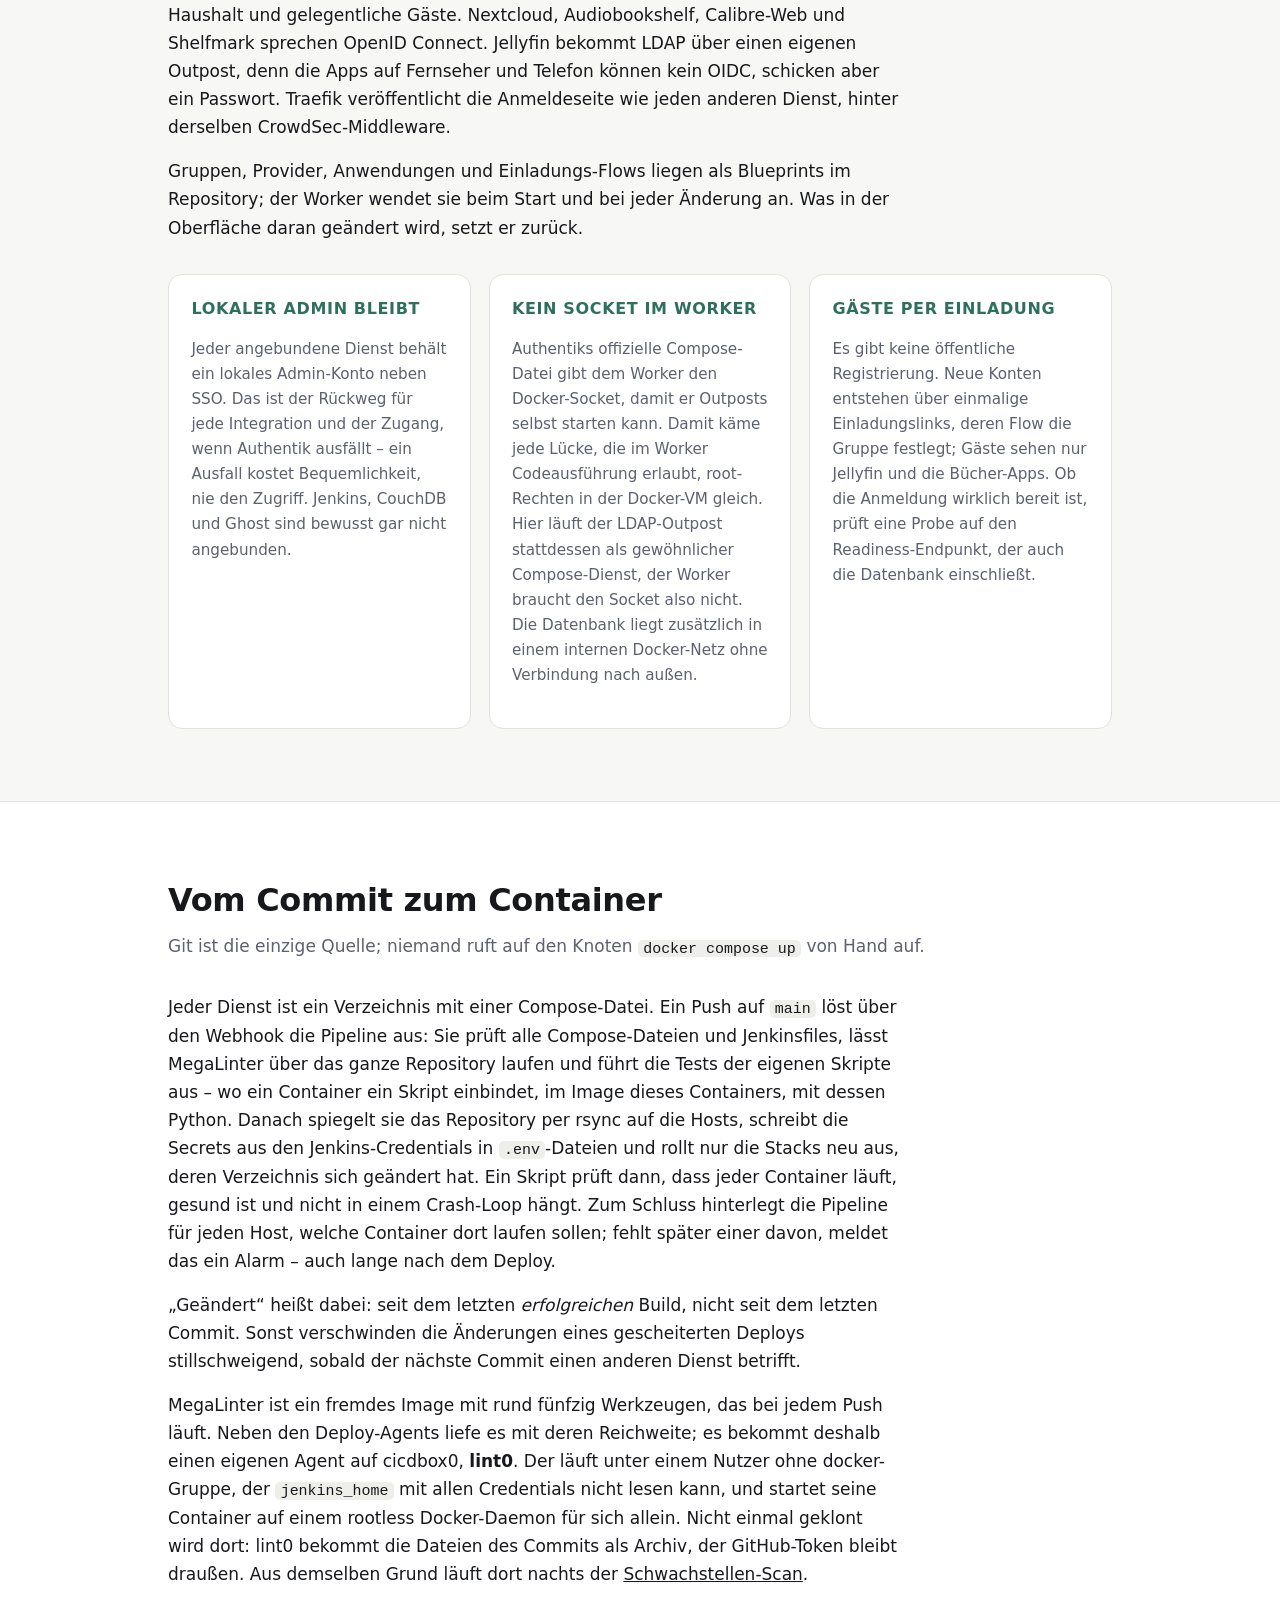
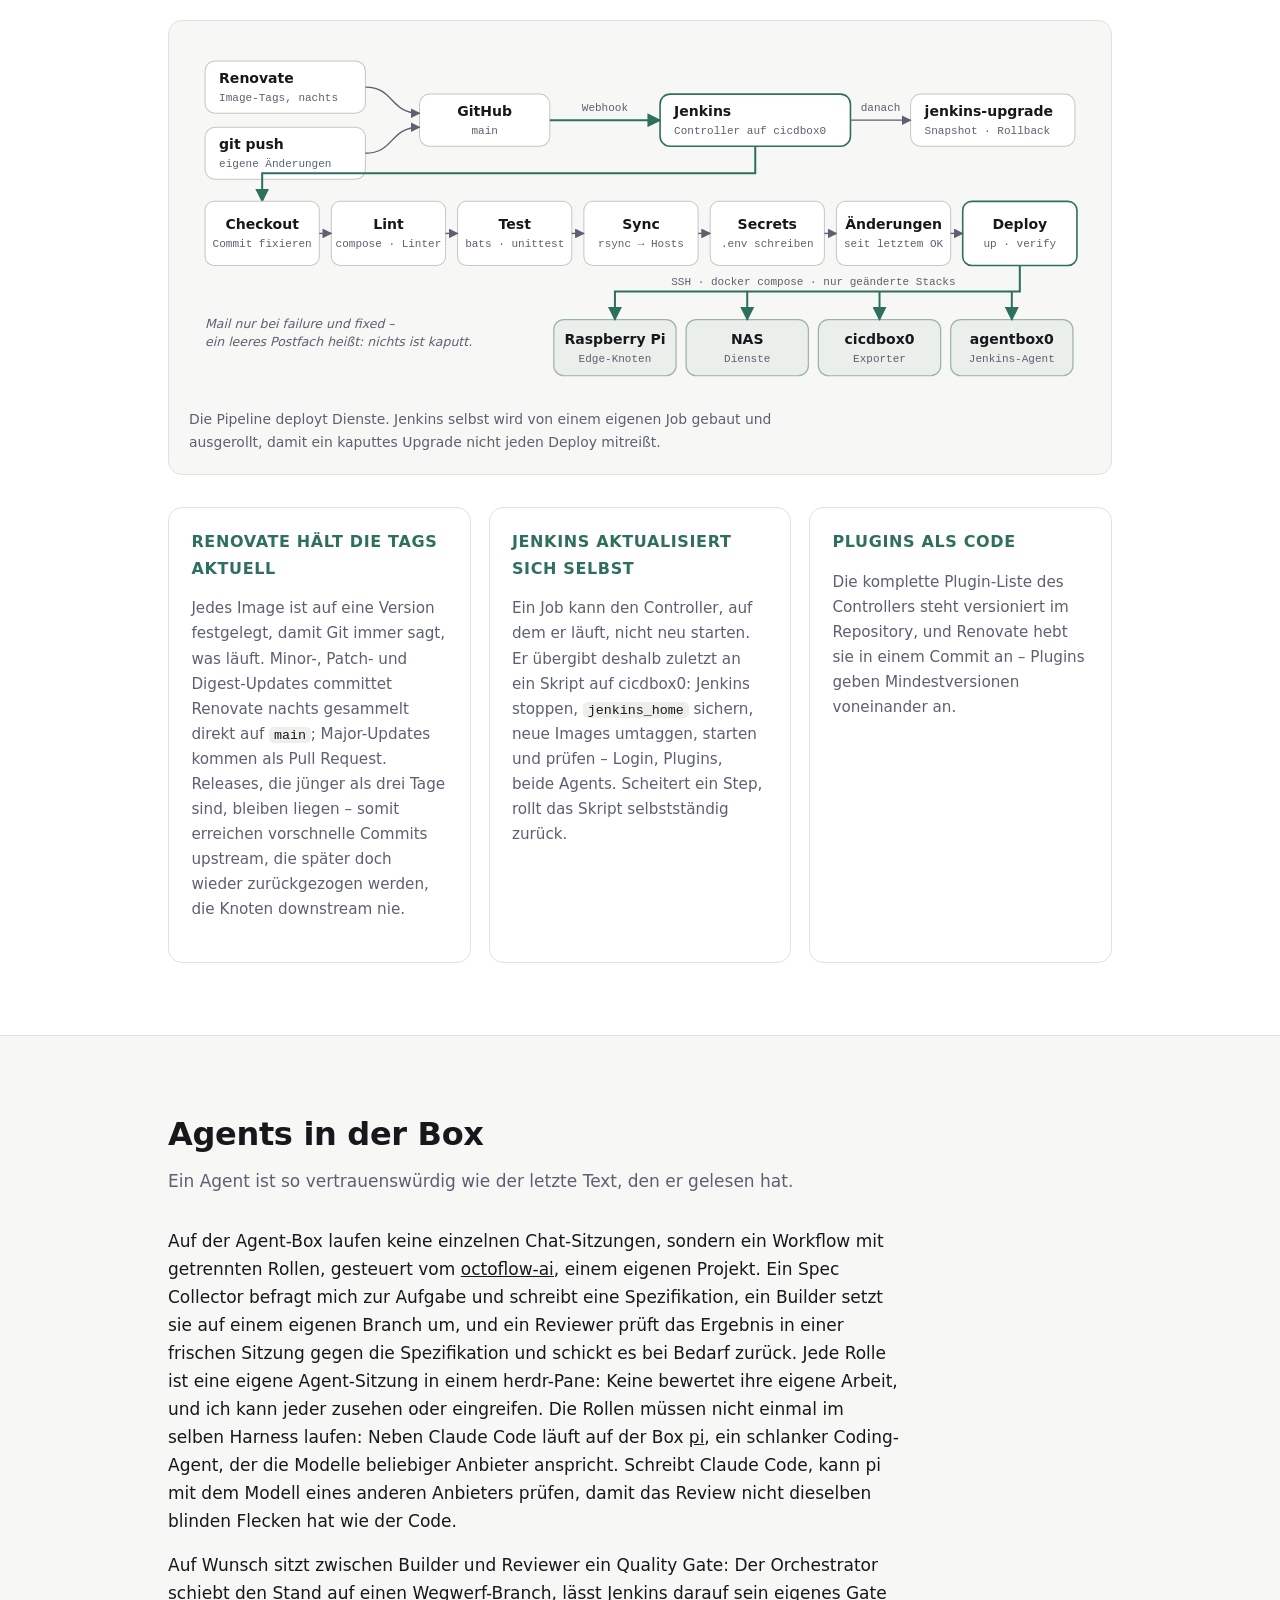
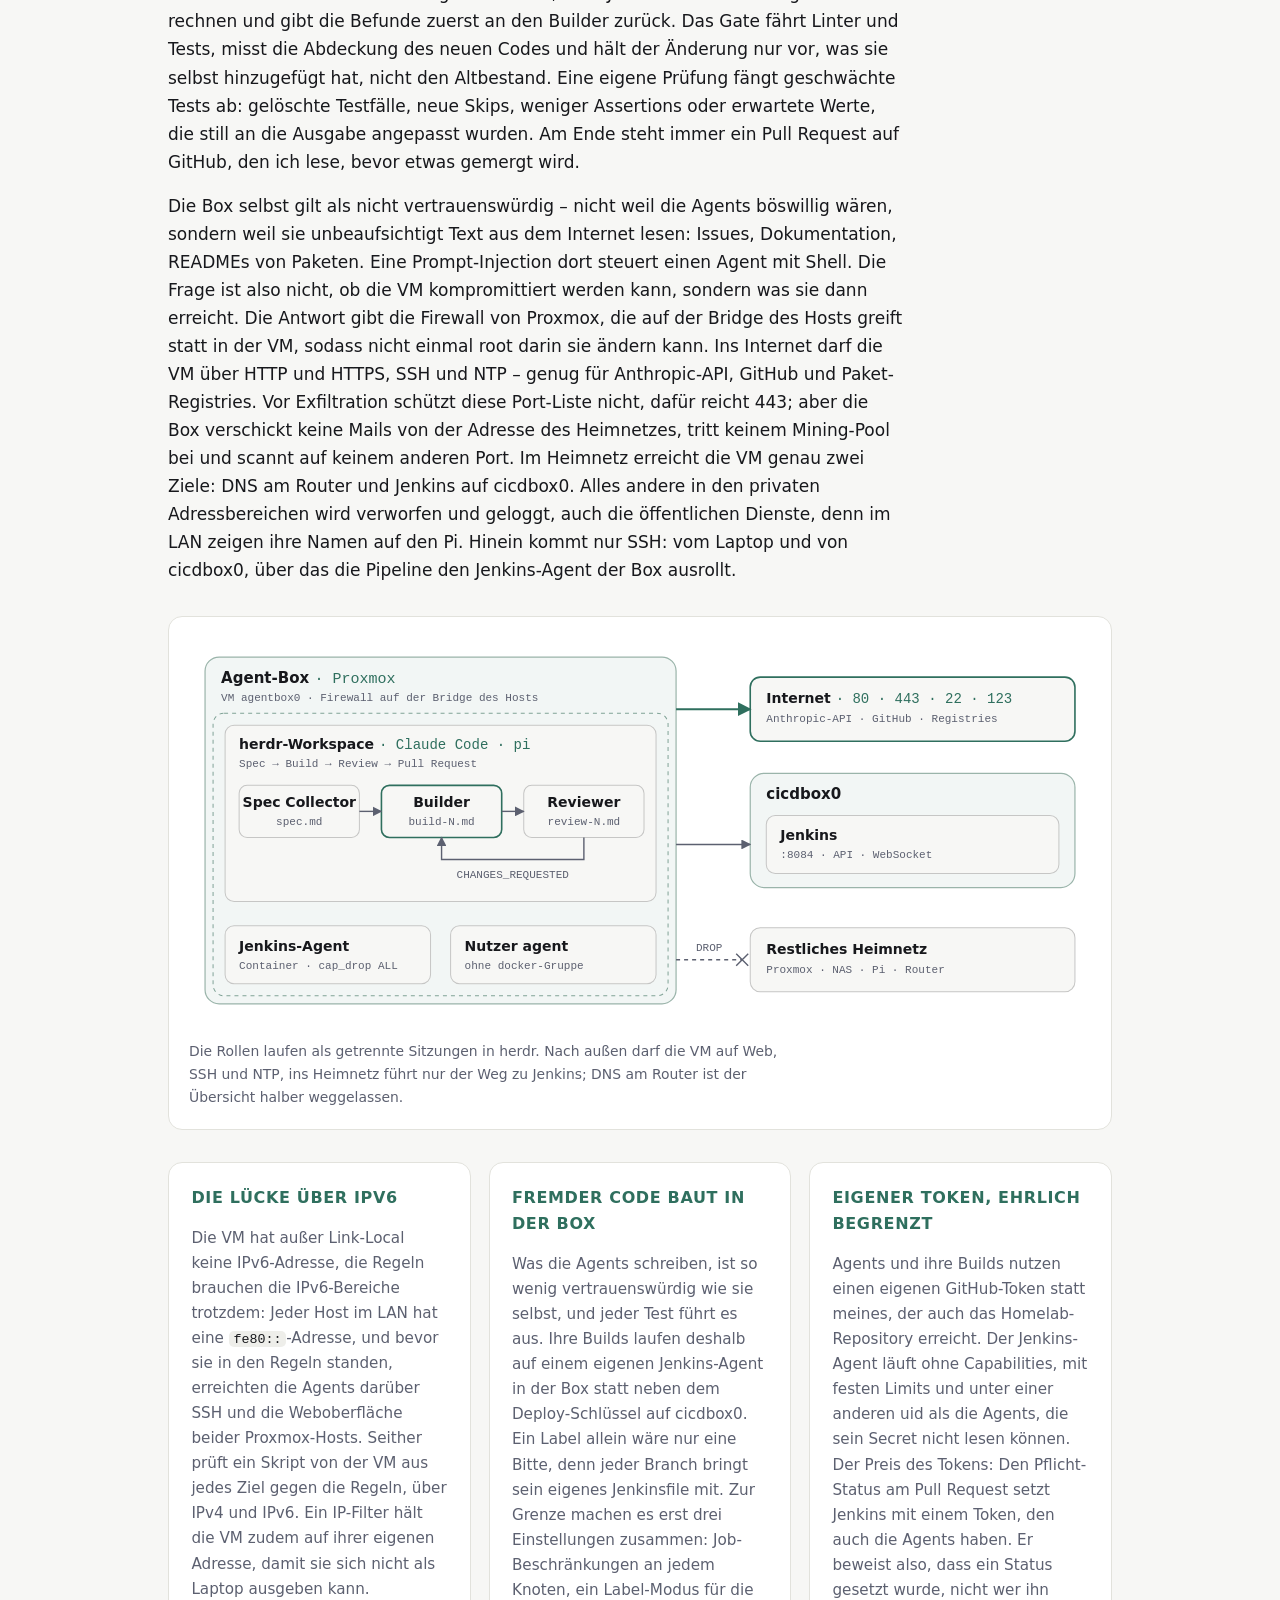
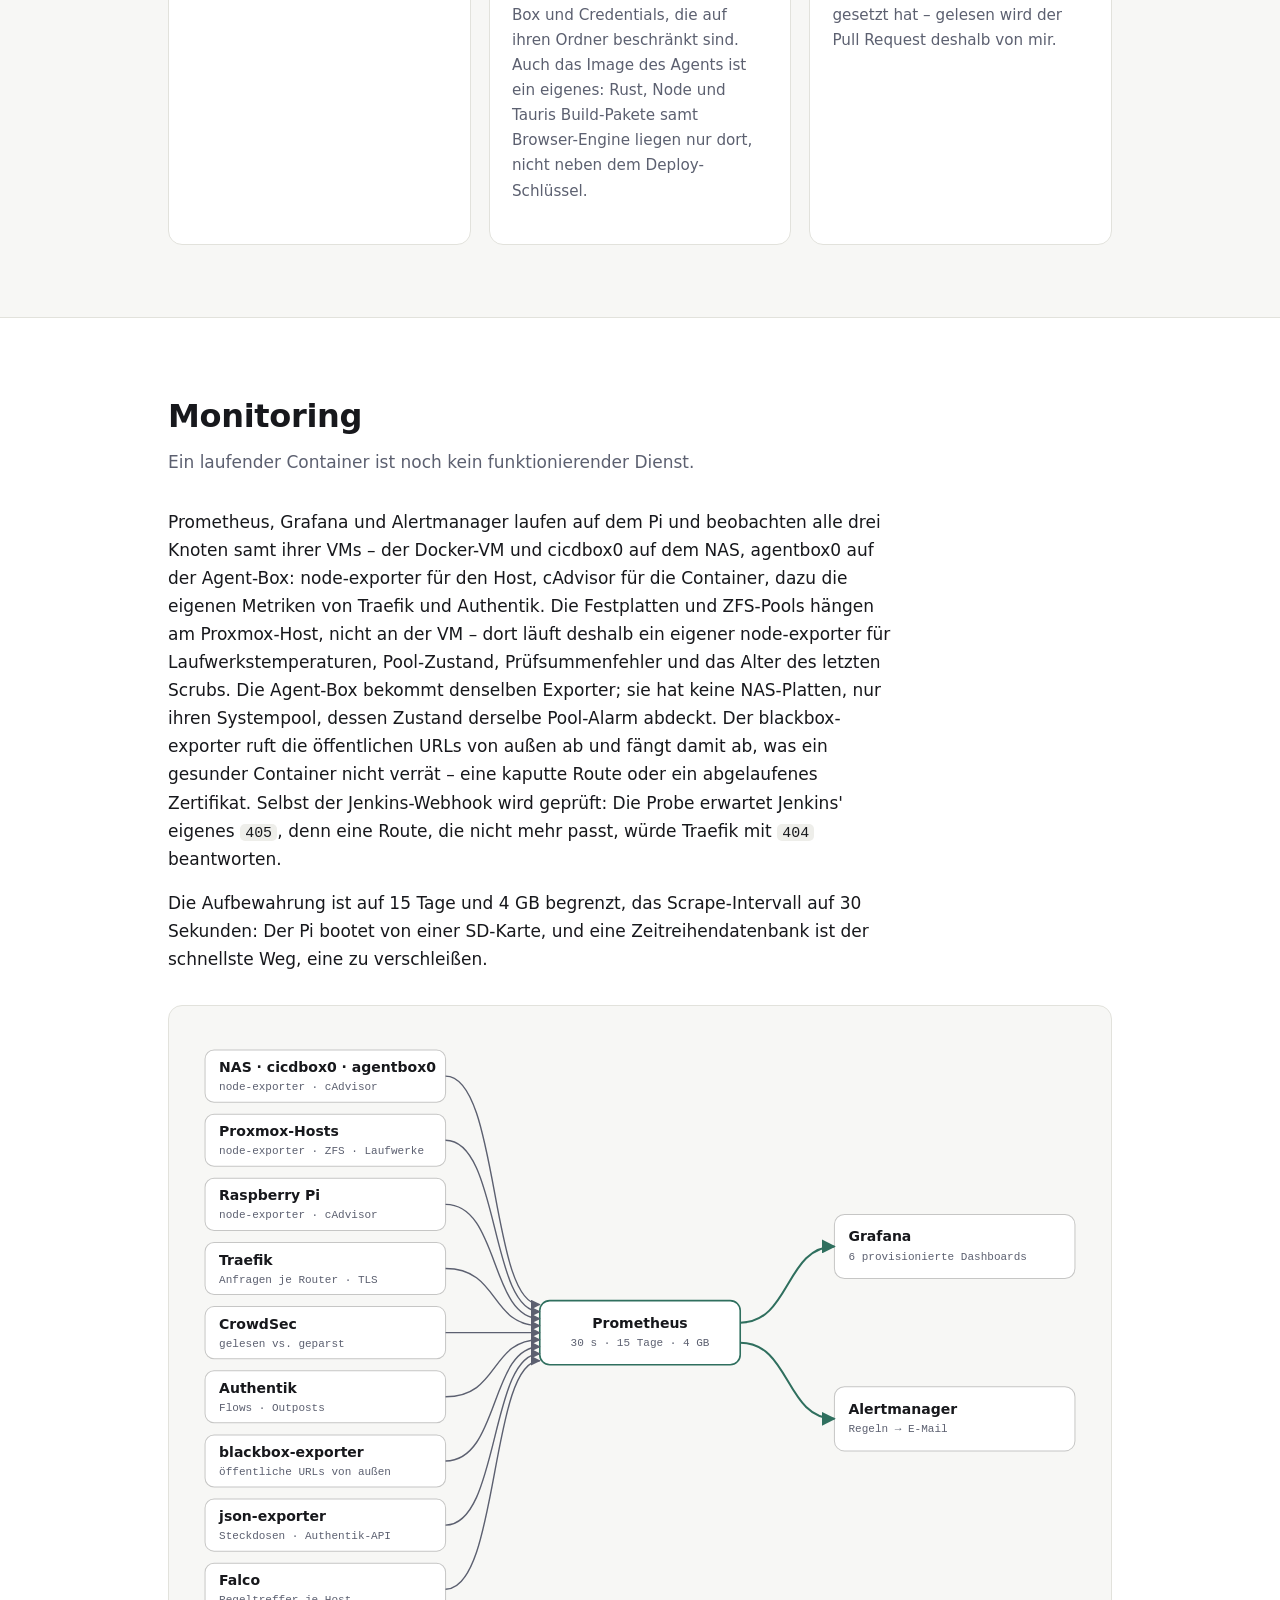
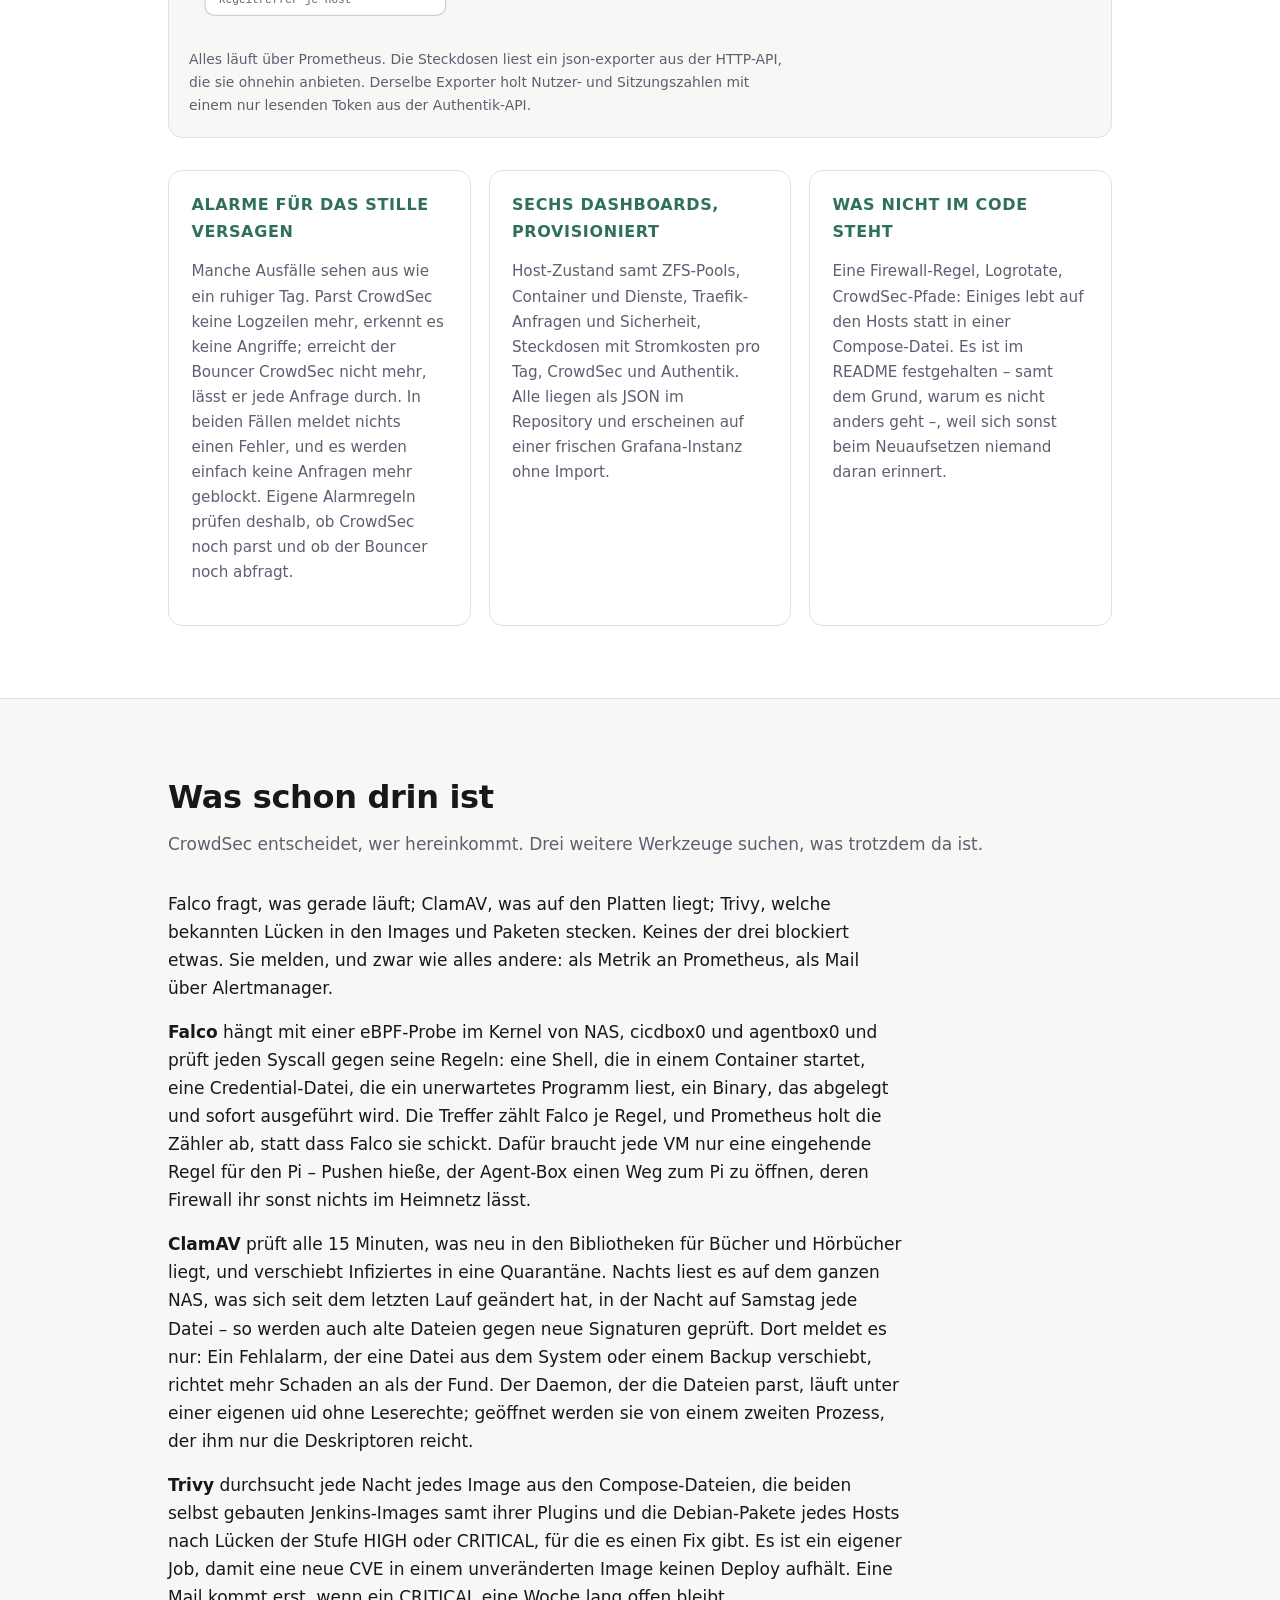
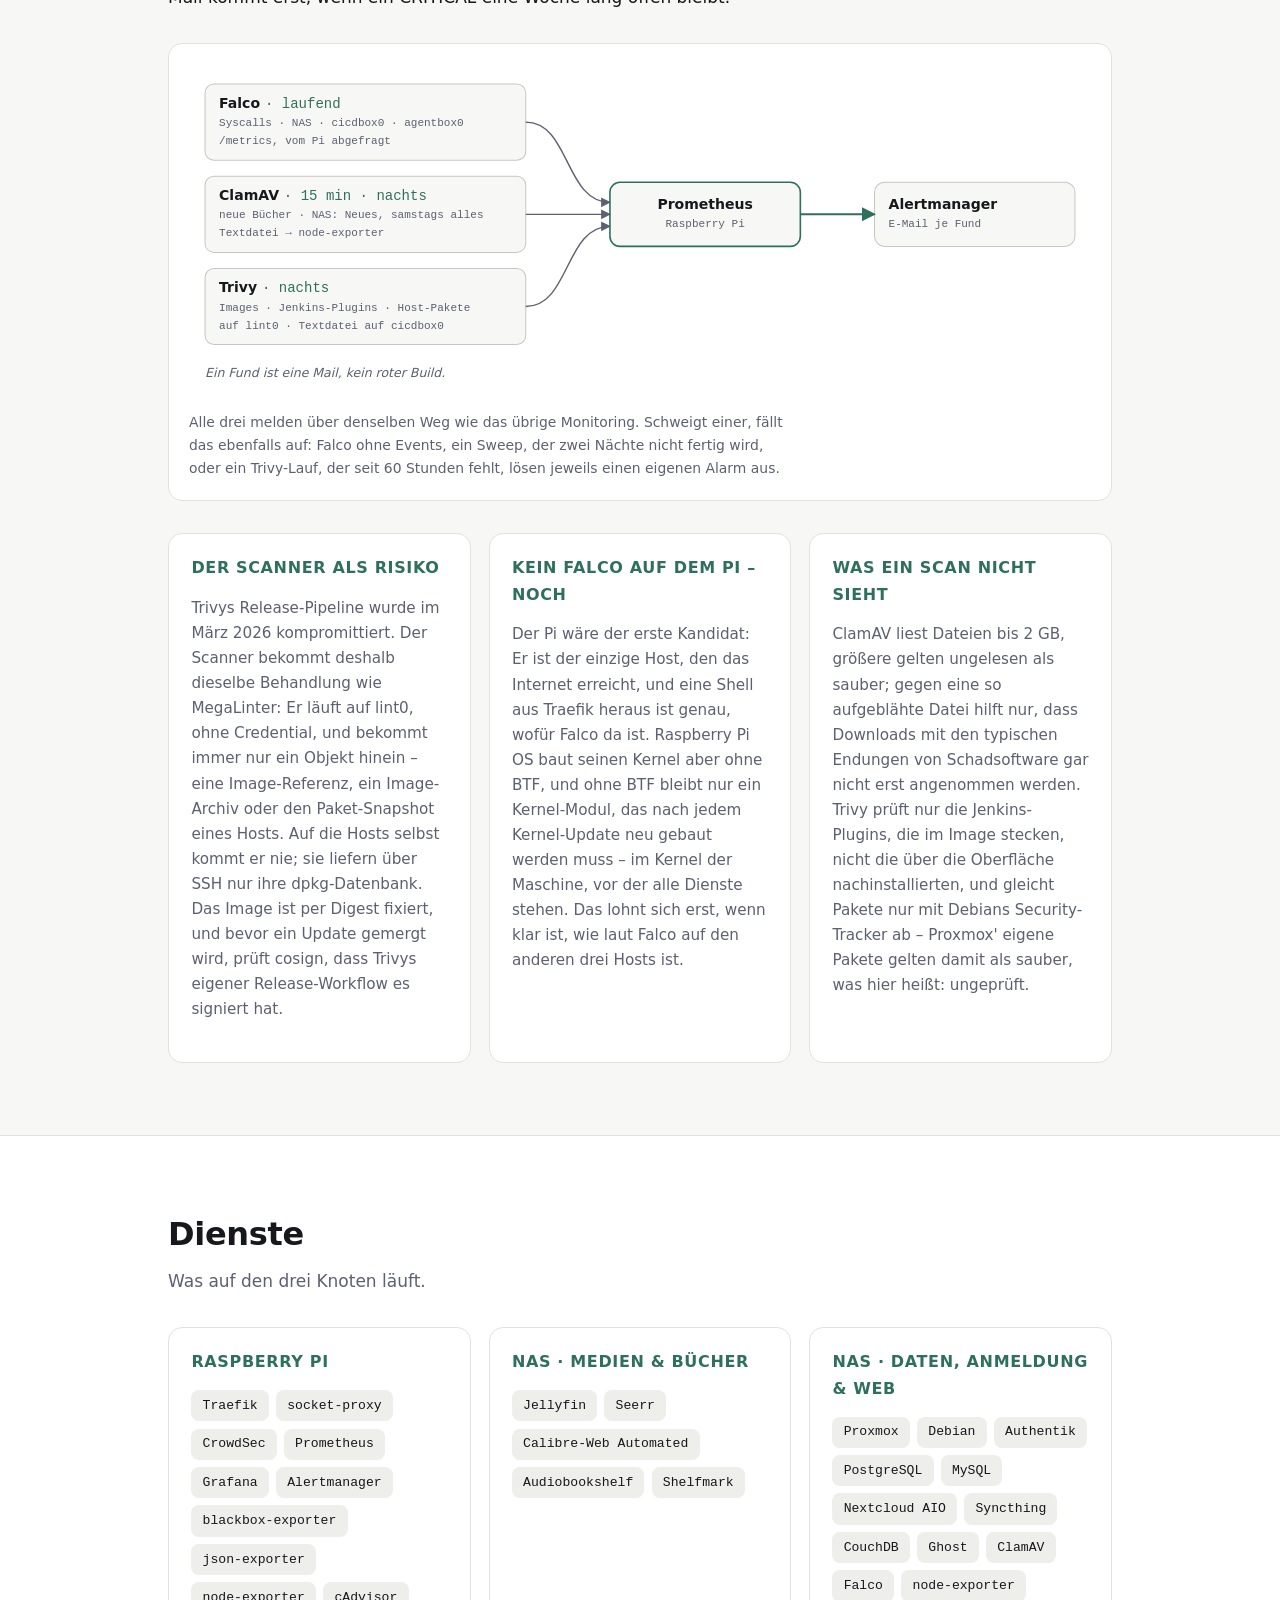
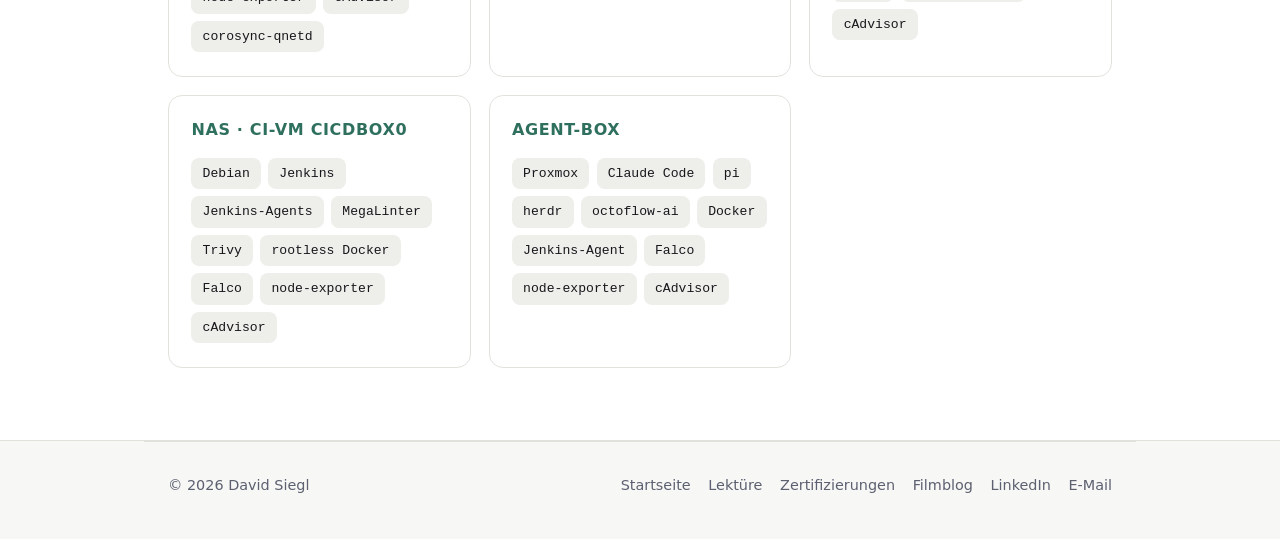
==== commit 69a870a8: "bring the homelab page up to date: agentbox0's exporters, the Test stage and expected containers, Tr" ====
--- a/homelab.html
+++ b/homelab.html
@@ -18,6 +18,7 @@
     <a class="topbar__here" href="homelab.html" aria-current="page">Homelab</a>
     <a href="lektuere.html">Lektüre</a>
     <a href="zertifizierungen.html">Zertifizierungen</a>
+    <a href="https://blog.kryochamber.xyz" target="_blank" rel="noopener noreferrer">Filmblog</a>
   </nav>
 
   <!-- Arrowheads shared by every diagram on the page. A display:none SVG would
@@ -314,7 +315,7 @@
         <article class="card">
           <h3>Kein Docker-Socket in Traefik</h3>
           <p class="card__text">
-            Traefik verabeitet jede Anfrage aus dem Internet und führt dabei den CrowdSec-Bouncer
+            Traefik verarbeitet jede Anfrage aus dem Internet und führt dabei den CrowdSec-Bouncer
             als Plugin aus. Mit eingebundenem Docker-Socket käme jede Lücke, die dort
             Codeausführung erlaubt, root-Rechten auf dem Pi gleich. Stattdessen fragt Traefik
             einen socket-proxy ab, der nur Container auflisten und Events lesen darf und in
@@ -409,11 +410,15 @@
         <p>
           Jeder Dienst ist ein Verzeichnis mit einer Compose-Datei. Ein Push auf
           <code>main</code> löst über den Webhook die Pipeline aus: Sie prüft alle
-          Compose-Dateien und Jenkinsfiles und lässt MegaLinter über das ganze Repository
-          laufen, spiegelt es per rsync auf die Hosts, schreibt die
+          Compose-Dateien und Jenkinsfiles, lässt MegaLinter über das ganze Repository
+          laufen und führt die Tests der eigenen Skripte aus – wo ein Container ein Skript
+          einbindet, im Image dieses Containers, mit dessen Python. Danach spiegelt sie das
+          Repository per rsync auf die Hosts, schreibt die
           Secrets aus den Jenkins-Credentials in <code>.env</code>-Dateien und rollt nur die
-          Stacks neu aus, deren Verzeichnis sich geändert hat. Danach prüft ein Skript, dass
-          jeder Container läuft, gesund ist und nicht in einem Crash-Loop hängt.
+          Stacks neu aus, deren Verzeichnis sich geändert hat. Ein Skript prüft dann, dass
+          jeder Container läuft, gesund ist und nicht in einem Crash-Loop hängt. Zum Schluss
+          hinterlegt die Pipeline für jeden Host, welche Container dort laufen sollen; fehlt
+          später einer davon, meldet das ein Alarm – auch lange nach dem Deploy.
         </p>
         <p>
           „Geändert“ heißt dabei: seit dem letzten <em>erfolgreichen</em> Build, nicht seit
@@ -436,7 +441,7 @@
         <div class="diagram__scroll">
           <svg viewBox="0 0 900 350" role="img" aria-labelledby="d3-title d3-desc">
             <title id="d3-title">Deployment-Pipeline</title>
-            <desc id="d3-desc">Renovate und eigene Commits landen auf dem main-Branch bei GitHub. Ein Webhook startet Jenkins auf der CI-VM cicdbox0. Die Pipeline läuft durch Checkout, Lint mit Compose-Prüfung und MegaLinter, Sync, Secrets, Änderungen erkennen und Deploy; Deploy rollt per SSH nur die geänderten Stacks auf dem Raspberry Pi, dem NAS, cicdbox0 und agentbox0 aus. Nach einem erfolgreichen Deploy baut ein eigener Job, jenkins-upgrade, Jenkins selbst neu und rollt es mit Snapshot und automatischem Rollback aus.</desc>
+            <desc id="d3-desc">Renovate und eigene Commits landen auf dem main-Branch bei GitHub. Ein Webhook startet Jenkins auf der CI-VM cicdbox0. Die Pipeline läuft durch Checkout, Lint mit Compose-Prüfung und MegaLinter, Test, Sync, Secrets, Änderungen erkennen und Deploy; Deploy rollt per SSH nur die geänderten Stacks auf dem Raspberry Pi, dem NAS, cicdbox0 und agentbox0 aus. Nach einem erfolgreichen Deploy baut ein eigener Job, jenkins-upgrade, Jenkins selbst neu und rollt es mit Snapshot und automatischem Rollback aus.</desc>
 
             <rect class="d-box" x="16" y="20" width="160" height="52" rx="10"/>
             <text class="d-title" x="30" y="42">Renovate</text>
@@ -465,38 +470,43 @@
             <path class="d-edge" d="M660 79 H720" marker-end="url(#arrow)"/>
             <text class="d-edge-label" x="690" y="70" text-anchor="middle">danach</text>
 
-            <path class="d-edge d-edge--accent" d="M565 105 V132 H81 V160" marker-end="url(#arrow-accent)"/>
-
-            <!-- Stages: x = 16 + i * 148 -->
-            <rect class="d-box" x="16" y="160" width="130" height="64" rx="9"/>
-            <text class="d-title" x="81" y="188" text-anchor="middle">Checkout</text>
-            <text class="d-sub" x="81" y="206" text-anchor="middle">Commit fixieren</text>
-
-            <rect class="d-box" x="164" y="160" width="130" height="64" rx="9"/>
-            <text class="d-title" x="229" y="188" text-anchor="middle">Lint</text>
-            <text class="d-sub" x="229" y="206" text-anchor="middle">compose · Linter</text>
-
-            <rect class="d-box" x="312" y="160" width="130" height="64" rx="9"/>
-            <text class="d-title" x="377" y="188" text-anchor="middle">Sync</text>
-            <text class="d-sub" x="377" y="206" text-anchor="middle">rsync → alle Hosts</text>
-
-            <rect class="d-box" x="460" y="160" width="130" height="64" rx="9"/>
-            <text class="d-title" x="525" y="188" text-anchor="middle">Secrets</text>
-            <text class="d-sub" x="525" y="206" text-anchor="middle">.env schreiben</text>
-
-            <rect class="d-box" x="608" y="160" width="130" height="64" rx="9"/>
-            <text class="d-title" x="673" y="188" text-anchor="middle">Änderungen</text>
-            <text class="d-sub" x="673" y="206" text-anchor="middle">seit letztem Grün</text>
-
-            <rect class="d-box d-box--accent" x="756" y="160" width="130" height="64" rx="9"/>
-            <text class="d-title" x="821" y="188" text-anchor="middle">Deploy</text>
-            <text class="d-sub" x="821" y="206" text-anchor="middle">pull · up · verify</text>
-
-            <path class="d-edge" d="M146 192 H164" marker-end="url(#arrow)"/>
-            <path class="d-edge" d="M294 192 H312" marker-end="url(#arrow)"/>
-            <path class="d-edge" d="M442 192 H460" marker-end="url(#arrow)"/>
-            <path class="d-edge" d="M590 192 H608" marker-end="url(#arrow)"/>
-            <path class="d-edge" d="M738 192 H756" marker-end="url(#arrow)"/>
+            <path class="d-edge d-edge--accent" d="M565 105 V132 H73 V160" marker-end="url(#arrow-accent)"/>
+
+            <!-- Stages: x = 16 + i * 126 -->
+            <rect class="d-box" x="16" y="160" width="114" height="64" rx="9"/>
+            <text class="d-title" x="73" y="188" text-anchor="middle">Checkout</text>
+            <text class="d-sub" x="73" y="206" text-anchor="middle">Commit fixieren</text>
+
+            <rect class="d-box" x="142" y="160" width="114" height="64" rx="9"/>
+            <text class="d-title" x="199" y="188" text-anchor="middle">Lint</text>
+            <text class="d-sub" x="199" y="206" text-anchor="middle">compose · Linter</text>
+
+            <rect class="d-box" x="268" y="160" width="114" height="64" rx="9"/>
+            <text class="d-title" x="325" y="188" text-anchor="middle">Test</text>
+            <text class="d-sub" x="325" y="206" text-anchor="middle">bats · unittest</text>
+
+            <rect class="d-box" x="394" y="160" width="114" height="64" rx="9"/>
+            <text class="d-title" x="451" y="188" text-anchor="middle">Sync</text>
+            <text class="d-sub" x="451" y="206" text-anchor="middle">rsync → Hosts</text>
+
+            <rect class="d-box" x="520" y="160" width="114" height="64" rx="9"/>
+            <text class="d-title" x="577" y="188" text-anchor="middle">Secrets</text>
+            <text class="d-sub" x="577" y="206" text-anchor="middle">.env schreiben</text>
+
+            <rect class="d-box" x="646" y="160" width="114" height="64" rx="9"/>
+            <text class="d-title" x="703" y="188" text-anchor="middle">Änderungen</text>
+            <text class="d-sub" x="703" y="206" text-anchor="middle">seit letztem OK</text>
+
+            <rect class="d-box d-box--accent" x="772" y="160" width="114" height="64" rx="9"/>
+            <text class="d-title" x="829" y="188" text-anchor="middle">Deploy</text>
+            <text class="d-sub" x="829" y="206" text-anchor="middle">up · verify</text>
+
+            <path class="d-edge" d="M130 192 H142" marker-end="url(#arrow)"/>
+            <path class="d-edge" d="M256 192 H268" marker-end="url(#arrow)"/>
+            <path class="d-edge" d="M382 192 H394" marker-end="url(#arrow)"/>
+            <path class="d-edge" d="M508 192 H520" marker-end="url(#arrow)"/>
+            <path class="d-edge" d="M634 192 H646" marker-end="url(#arrow)"/>
+            <path class="d-edge" d="M760 192 H772" marker-end="url(#arrow)"/>
 
             <!-- Deploy targets: x = 364 + i * 132 -->
             <rect class="d-group" x="364" y="278" width="122" height="56" rx="10"/>
@@ -515,7 +525,7 @@
             <text class="d-title" x="821" y="302" text-anchor="middle">agentbox0</text>
             <text class="d-sub" x="821" y="320" text-anchor="middle">Jenkins-Agent</text>
 
-            <path class="d-edge d-edge--accent" d="M821 224 V250 H425 V278" marker-end="url(#arrow-accent)"/>
+            <path class="d-edge d-edge--accent" d="M829 224 V250 H425 V278" marker-end="url(#arrow-accent)"/>
             <path class="d-edge d-edge--accent" d="M557 250 V278" marker-end="url(#arrow-accent)"/>
             <path class="d-edge d-edge--accent" d="M689 250 V278" marker-end="url(#arrow-accent)"/>
             <path class="d-edge d-edge--accent" d="M821 250 V278" marker-end="url(#arrow-accent)"/>
@@ -570,7 +580,7 @@
         <p>
           Auf der Agent-Box laufen keine einzelnen Chat-Sitzungen, sondern ein Workflow mit
           getrennten Rollen, gesteuert vom
-          <a href="https://github.com/DavidSiegl/ai-agents-orchestrator" target="_blank" rel="noopener noreferrer">ai-agents-orchestrator</a>,
+          <a href="https://github.com/DavidSiegl/octoflow-ai" target="_blank" rel="noopener noreferrer">octoflow-ai</a>,
           einem eigenen Projekt. Ein Spec Collector befragt mich zur Aufgabe und schreibt eine
           Spezifikation, ein Builder setzt sie auf einem eigenen Branch um, und ein Reviewer
           prüft das Ergebnis in einer frischen Sitzung gegen die Spezifikation und schickt es
@@ -614,7 +624,7 @@
         <div class="diagram__scroll">
           <svg viewBox="0 0 900 386" role="img" aria-labelledby="d5-title d5-desc">
             <title id="d5-title">Agent-Box und ihre Grenzen</title>
-            <desc id="d5-desc">In der VM agentbox0 auf der Agent-Box laufen die Rollen des ai-agents-orchestrator als getrennte Sitzungen von Claude Code oder pi in einem herdr-Workspace: Spec Collector, Builder und Reviewer, der Änderungen an den Builder zurückschicken kann. Daneben laufen ein Jenkins-Agent für die Builds der Agents als eingeschränkter Container und der Nutzer agent ohne docker-Gruppe. Die Firewall auf der Bridge des Proxmox-Hosts lässt die VM ins Internet über HTTP, HTTPS, SSH und NTP, im Heimnetz nur zu Jenkins auf Port 8084 auf der CI-VM cicdbox0 sowie zum DNS des Routers. Das restliche Heimnetz – Proxmox-Hosts, NAS, Raspberry Pi und Router-Oberfläche – wird verworfen.</desc>
+            <desc id="d5-desc">In der VM agentbox0 auf der Agent-Box laufen die Rollen von octoflow-ai als getrennte Sitzungen von Claude Code oder pi in einem herdr-Workspace: Spec Collector, Builder und Reviewer, der Änderungen an den Builder zurückschicken kann. Daneben laufen ein Jenkins-Agent für die Builds der Agents als eingeschränkter Container und der Nutzer agent ohne docker-Gruppe. Die Firewall auf der Bridge des Proxmox-Hosts lässt die VM ins Internet über HTTP, HTTPS, SSH und NTP, im Heimnetz nur zu Jenkins auf Port 8084 auf der CI-VM cicdbox0 sowie zum DNS des Routers. Das restliche Heimnetz – Proxmox-Hosts, NAS, Raspberry Pi und Router-Oberfläche – wird verworfen.</desc>
 
             <rect class="d-group" x="16" y="20" width="470" height="346" rx="14"/>
             <text class="d-group-title" x="32" y="46">Agent-Box <tspan class="d-mono">· Proxmox</tspan></text>
@@ -725,7 +735,7 @@
       <div class="prose">
         <p>
           Prometheus, Grafana und Alertmanager laufen auf dem Pi und beobachten alle drei Knoten
-          samt der VMs auf dem NAS: node-exporter für den Host, cAdvisor für die Container, dazu die eigenen Metriken
+          samt ihrer VMs – der Docker-VM und cicdbox0 auf dem NAS, agentbox0 auf der Agent-Box: node-exporter für den Host, cAdvisor für die Container, dazu die eigenen Metriken
           von Traefik und Authentik. Die Festplatten und ZFS-Pools hängen am Proxmox-Host,
           nicht an der VM – dort läuft deshalb ein eigener node-exporter für
           Laufwerkstemperaturen, Pool-Zustand, Prüfsummenfehler und das Alter des letzten
@@ -748,11 +758,11 @@
         <div class="diagram__scroll">
           <svg viewBox="0 0 900 604" role="img" aria-labelledby="d4-title d4-desc">
             <title id="d4-title">Monitoring-Datenfluss</title>
-            <desc id="d4-desc">Prometheus auf dem Raspberry Pi sammelt Metriken von neun Quellen: node-exporter und cAdvisor in den beiden VMs auf dem NAS und auf dem Pi, node-exporter mit ZFS- und Laufwerksmetriken auf den beiden Proxmox-Hosts, Traefik, CrowdSec, Authentik, dem blackbox-exporter, der die öffentlichen URLs prüft, und dem json-exporter, der zwei Tasmota-Steckdosen und die Authentik-API abfragt, sowie von Falco auf dem NAS, cicdbox0 und agentbox0. Die Ergebnisse von ClamAV und Trivy liest der node-exporter der jeweiligen VM aus einer Textdatei. Grafana zeigt die Daten in sechs Dashboards, Alertmanager verschickt Alarme per E-Mail.</desc>
+            <desc id="d4-desc">Prometheus auf dem Raspberry Pi sammelt Metriken von neun Quellen: node-exporter und cAdvisor in den beiden VMs auf dem NAS, in agentbox0 und auf dem Pi, node-exporter mit ZFS- und Laufwerksmetriken auf den beiden Proxmox-Hosts, Traefik, CrowdSec, Authentik, dem blackbox-exporter, der die öffentlichen URLs prüft, und dem json-exporter, der zwei Tasmota-Steckdosen und die Authentik-API abfragt, sowie von Falco auf dem NAS, cicdbox0 und agentbox0. Die Ergebnisse von ClamAV und Trivy liest der node-exporter der jeweiligen VM aus einer Textdatei. Grafana zeigt die Daten in sechs Dashboards, Alertmanager verschickt Alarme per E-Mail.</desc>
 
             <!-- Sources: y = 24 + i * 64 -->
             <rect class="d-box" x="16" y="24" width="240" height="52" rx="9"/>
-            <text class="d-title" x="30" y="46">NAS-VM · cicdbox0</text>
+            <text class="d-title" x="30" y="46">NAS · cicdbox0 · agentbox0</text>
             <text class="d-sub" x="30" y="64">node-exporter · cAdvisor</text>
 
             <rect class="d-box" x="16" y="88" width="240" height="52" rx="9"/>
@@ -873,14 +883,16 @@
         <p>
           <strong>ClamAV</strong> prüft alle 15 Minuten, was neu in den Bibliotheken für
           Bücher und Hörbücher liegt, und verschiebt Infiziertes in eine Quarantäne. Nachts
-          liest es jede Datei auf dem NAS, meldet dort aber nur: Ein Fehlalarm, der eine Datei
+          liest es auf dem ganzen NAS, was sich seit dem letzten Lauf geändert hat, in der
+          Nacht auf Samstag jede Datei – so werden auch alte Dateien gegen neue Signaturen
+          geprüft. Dort meldet es nur: Ein Fehlalarm, der eine Datei
           aus dem System oder einem Backup verschiebt, richtet mehr Schaden an als der Fund.
           Der Daemon, der die Dateien parst, läuft unter einer eigenen uid ohne Leserechte;
           geöffnet werden sie von einem zweiten Prozess, der ihm nur die Deskriptoren reicht.
         </p>
         <p>
           <strong>Trivy</strong> durchsucht jede Nacht jedes Image aus den Compose-Dateien,
-          die beiden selbst gebauten Jenkins-Images und die Debian-Pakete jedes Hosts nach
+          die beiden selbst gebauten Jenkins-Images samt ihrer Plugins und die Debian-Pakete jedes Hosts nach
           Lücken der Stufe HIGH oder CRITICAL, für die es einen Fix gibt. Es ist ein eigener
           Job, damit eine neue CVE in einem unveränderten Image keinen Deploy aufhält. Eine
           Mail kommt erst, wenn ein CRITICAL eine Woche lang offen bleibt.
@@ -891,7 +903,7 @@
         <div class="diagram__scroll">
           <svg viewBox="0 0 900 330" role="img" aria-labelledby="d6-title d6-desc">
             <title id="d6-title">Erkennung auf den Knoten</title>
-            <desc id="d6-desc">Drei Werkzeuge melden an Prometheus auf dem Raspberry Pi: Falco prüft laufend die Syscalls auf dem NAS, cicdbox0 und agentbox0, und Prometheus fragt seine Zähler direkt ab. ClamAV prüft alle 15 Minuten neue Bücher und Hörbücher und nachts jede Datei auf dem NAS; seine Ergebnisse liest der node-exporter des NAS aus einer Textdatei. Trivy scannt nachts auf lint0 die Images und die Debian-Pakete der Hosts; seine Ergebnisse liest der node-exporter auf cicdbox0. Alertmanager verschickt jeden Fund per E-Mail.</desc>
+            <desc id="d6-desc">Drei Werkzeuge melden an Prometheus auf dem Raspberry Pi: Falco prüft laufend die Syscalls auf dem NAS, cicdbox0 und agentbox0, und Prometheus fragt seine Zähler direkt ab. ClamAV prüft alle 15 Minuten neue Bücher und Hörbücher, nachts die geänderten Dateien auf dem NAS und einmal pro Woche jede; seine Ergebnisse liest der node-exporter des NAS aus einer Textdatei. Trivy scannt nachts auf lint0 die Images, die Jenkins-Plugins und die Debian-Pakete der Hosts; seine Ergebnisse liest der node-exporter auf cicdbox0. Alertmanager verschickt jeden Fund per E-Mail.</desc>
 
             <!-- Scanners: y = 20 + i * 92 -->
             <rect class="d-box" x="16" y="20" width="320" height="76" rx="9"/>
@@ -901,12 +913,12 @@
 
             <rect class="d-box" x="16" y="112" width="320" height="76" rx="9"/>
             <text class="d-title" x="30" y="136">ClamAV <tspan class="d-mono">· 15 min · nachts</tspan></text>
-            <text class="d-sub" x="30" y="154">neue Bücher · jede Datei auf dem NAS</text>
+            <text class="d-sub" x="30" y="154">neue Bücher · NAS: Neues, samstags alles</text>
             <text class="d-sub" x="30" y="172">Textdatei → node-exporter</text>
 
             <rect class="d-box" x="16" y="204" width="320" height="76" rx="9"/>
             <text class="d-title" x="30" y="228">Trivy <tspan class="d-mono">· nachts</tspan></text>
-            <text class="d-sub" x="30" y="246">Images · Debian-Pakete der Hosts</text>
+            <text class="d-sub" x="30" y="246">Images · Jenkins-Plugins · Host-Pakete</text>
             <text class="d-sub" x="30" y="264">auf lint0 · Textdatei auf cicdbox0</text>
 
             <rect class="d-box d-box--accent" x="420" y="118" width="190" height="64" rx="10"/>
@@ -960,8 +972,9 @@
           <p class="card__text">
             ClamAV liest Dateien bis 2&nbsp;GB, größere gelten ungelesen als sauber; gegen eine
             so aufgeblähte Datei hilft nur, dass Downloads mit den typischen Endungen von
-            Schadsoftware gar nicht erst angenommen werden. Trivy liest die Jenkins-Plugins
-            nicht und gleicht Pakete nur mit Debians Security-Tracker ab – Proxmox' eigene
+            Schadsoftware gar nicht erst angenommen werden. Trivy prüft nur die Jenkins-Plugins,
+            die im Image stecken, nicht die über die Oberfläche nachinstallierten, und gleicht
+            Pakete nur mit Debians Security-Tracker ab – Proxmox' eigene
             Pakete gelten damit als sauber, was hier heißt: ungeprüft.
           </p>
         </article>
@@ -1005,8 +1018,8 @@
         <article class="card">
           <h3>Agent-Box</h3>
           <ul class="tags">
-            <li>Proxmox</li><li>Claude Code</li><li>pi</li><li>herdr</li><li>ai-agents-orchestrator</li>
-            <li>Docker</li><li>Jenkins-Agent</li><li>Falco</li><li>node-exporter</li>
+            <li>Proxmox</li><li>Claude Code</li><li>pi</li><li>herdr</li><li>octoflow-ai</li>
+            <li>Docker</li><li>Jenkins-Agent</li><li>Falco</li><li>node-exporter</li><li>cAdvisor</li>
           </ul>
         </article>
       </div>
@@ -1019,6 +1032,7 @@
       <a href="index.html">Startseite</a>
       <a href="lektuere.html">Lektüre</a>
       <a href="zertifizierungen.html">Zertifizierungen</a>
+      <a href="https://blog.kryochamber.xyz" target="_blank" rel="noopener noreferrer">Filmblog</a>
       <a href="https://www.linkedin.com/in/david-siegl-2bb168227/" target="_blank" rel="noopener noreferrer">LinkedIn</a>
       <a href="mailto:david.siegl95@gmail.com">E-Mail</a>
     </p>
--- a/styles.css
+++ b/styles.css
@@ -457,7 +457,8 @@
   margin: 0 auto;
   padding: 1.4rem 1.5rem .2rem;
   display: flex;
-  gap: 1.4rem;
+  flex-wrap: wrap;
+  gap: .5rem 1.4rem;
   align-items: baseline;
   font-size: .92rem;
 }
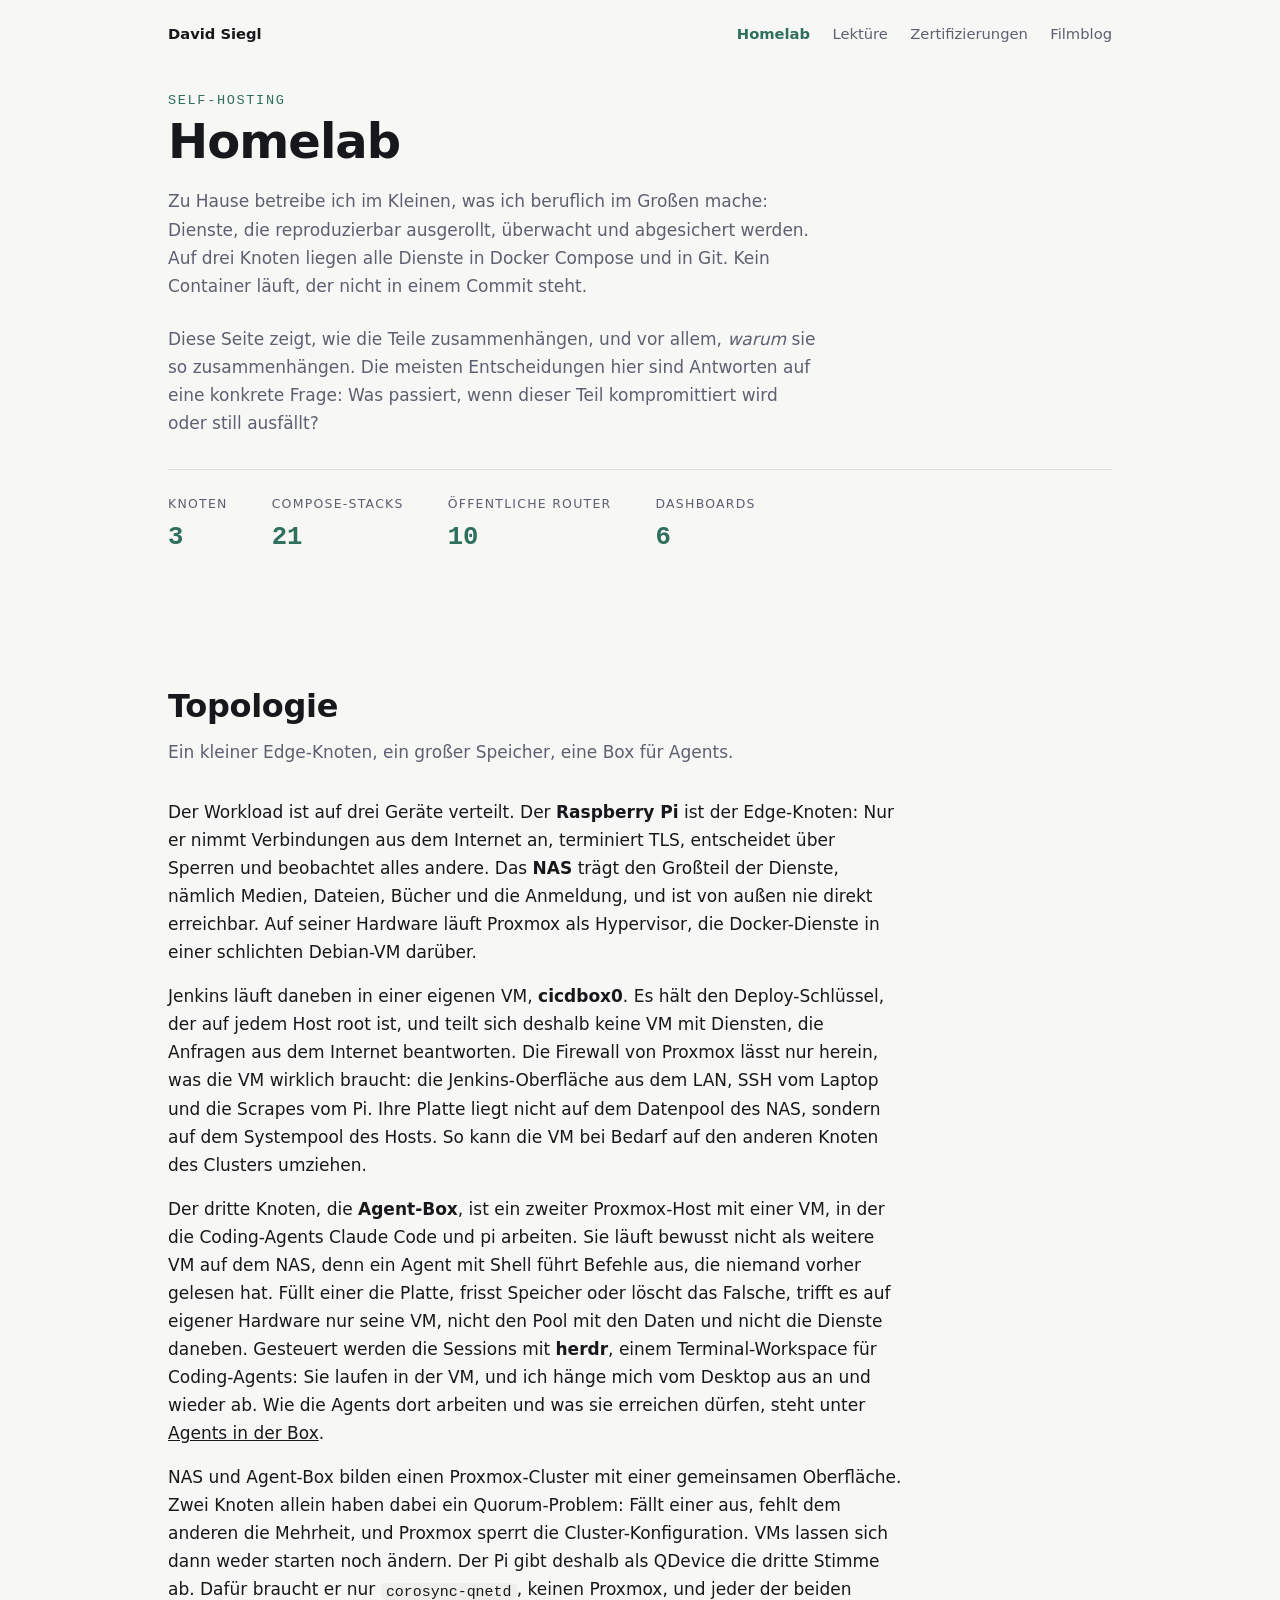
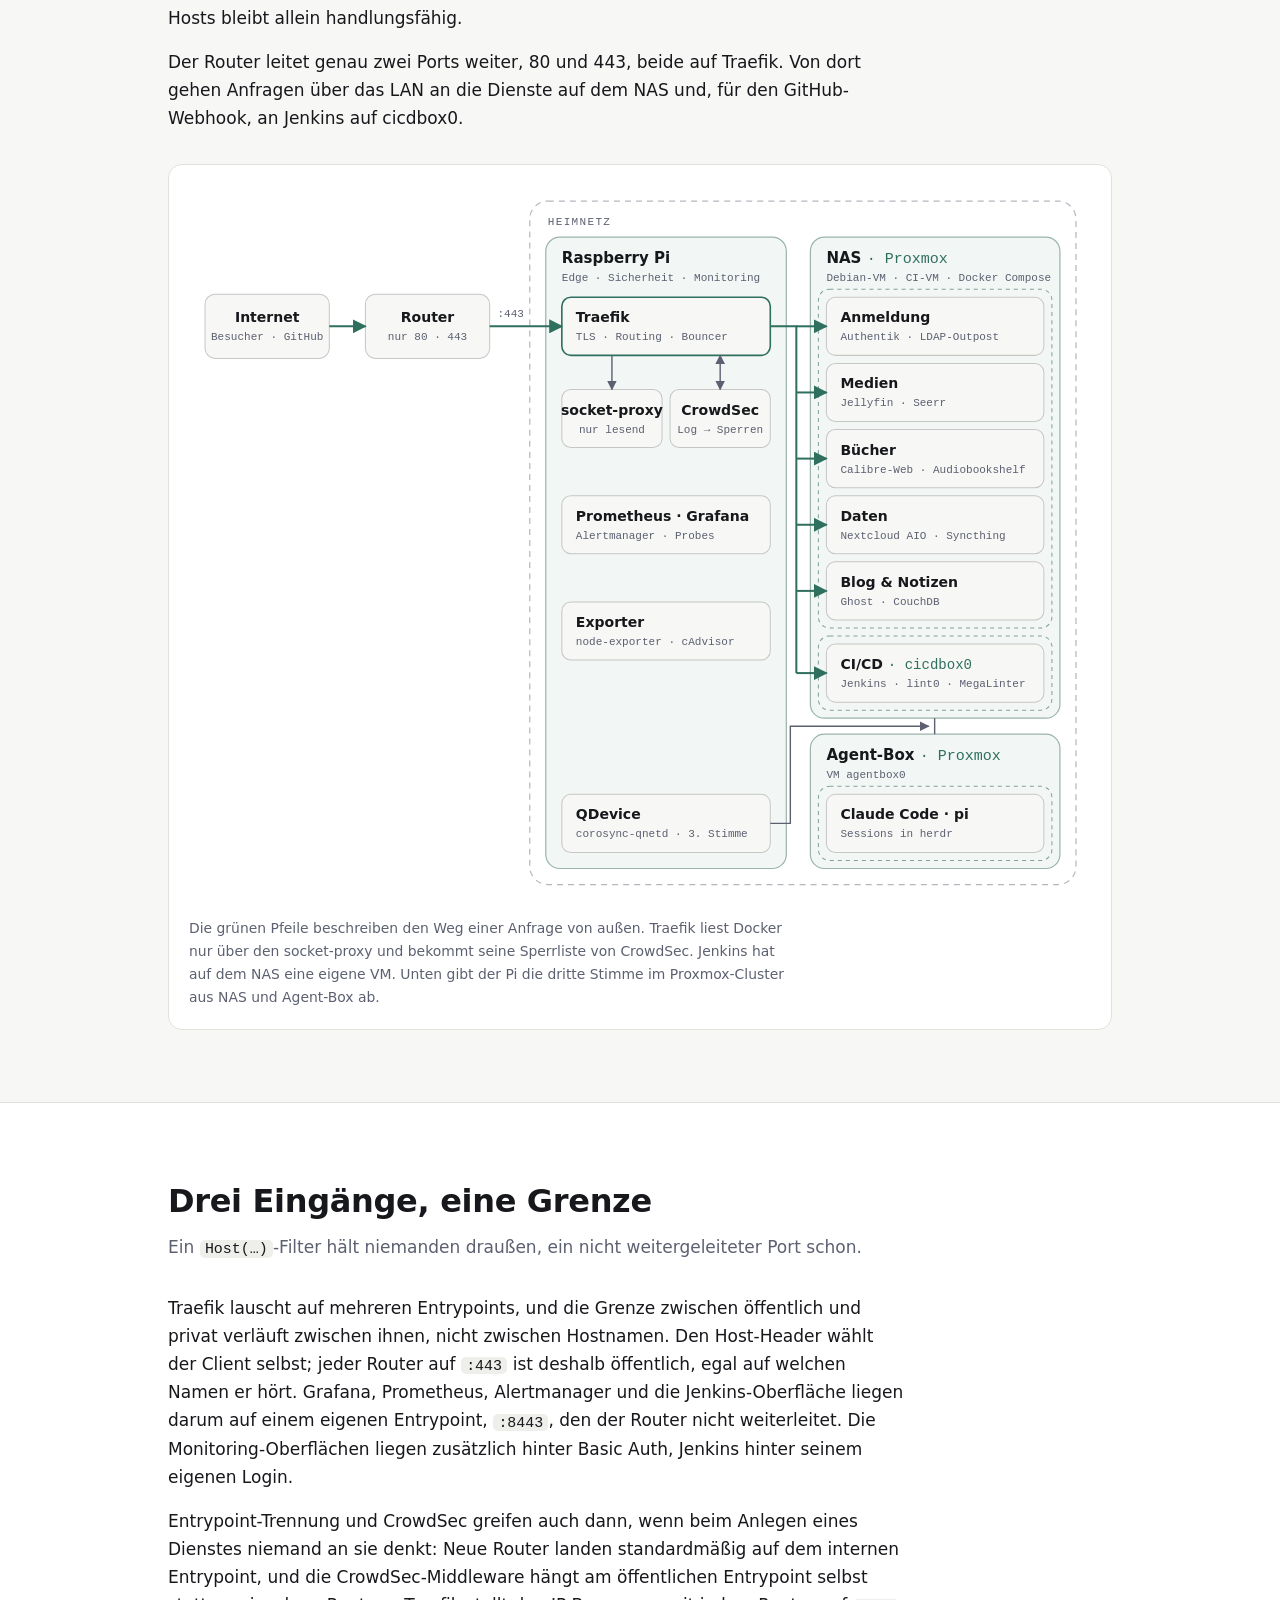
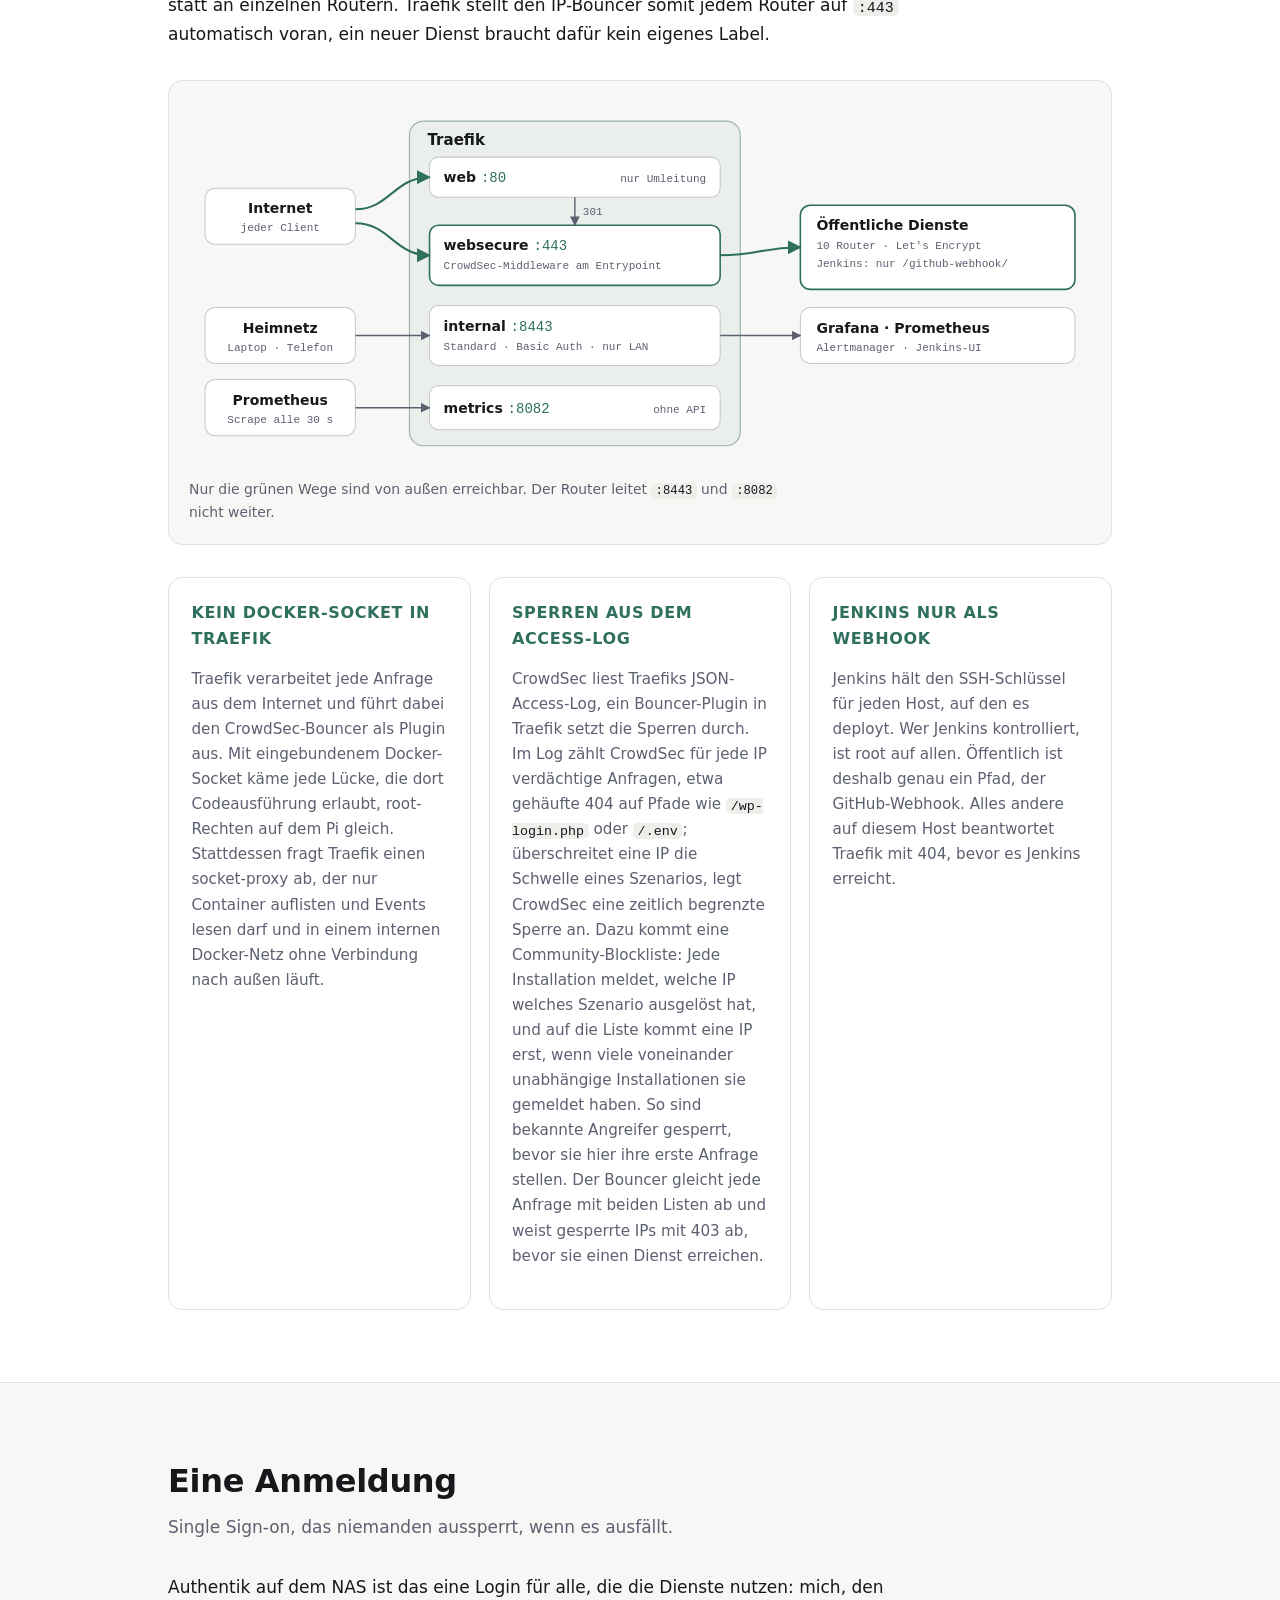
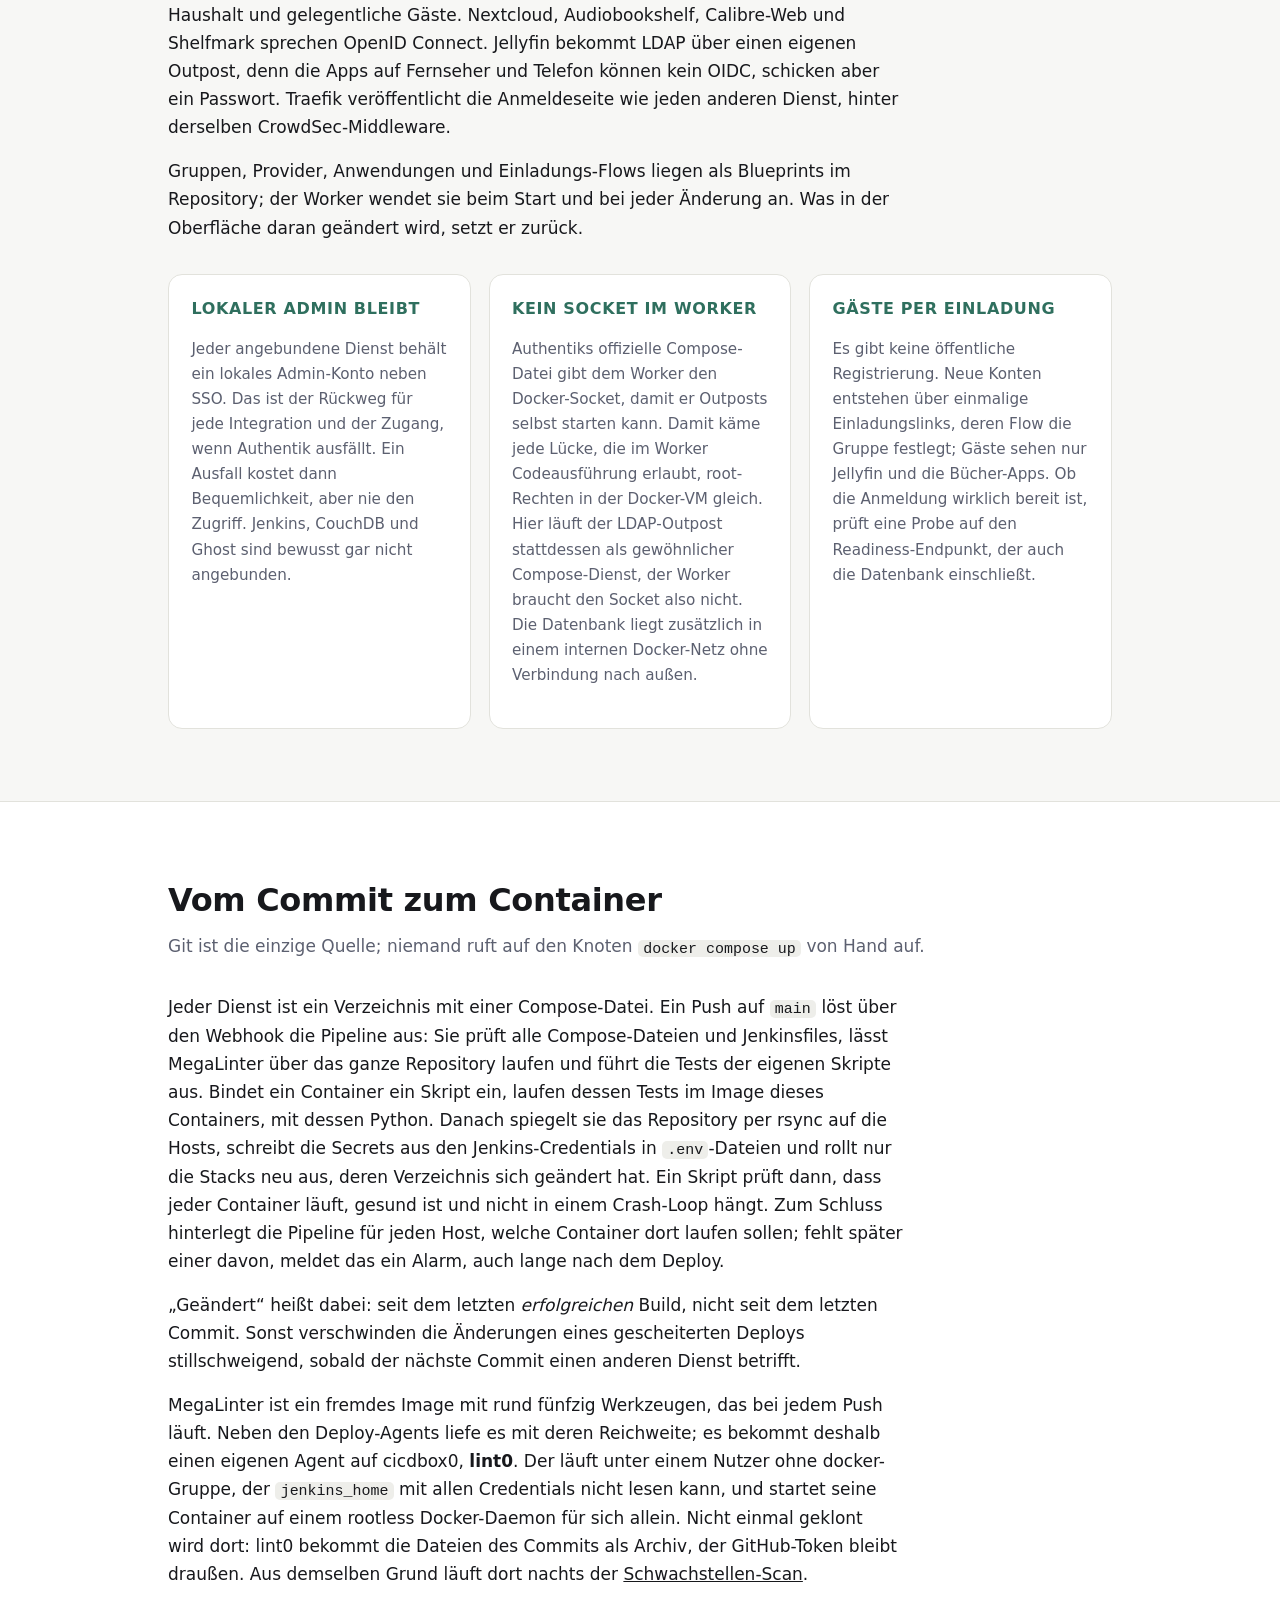
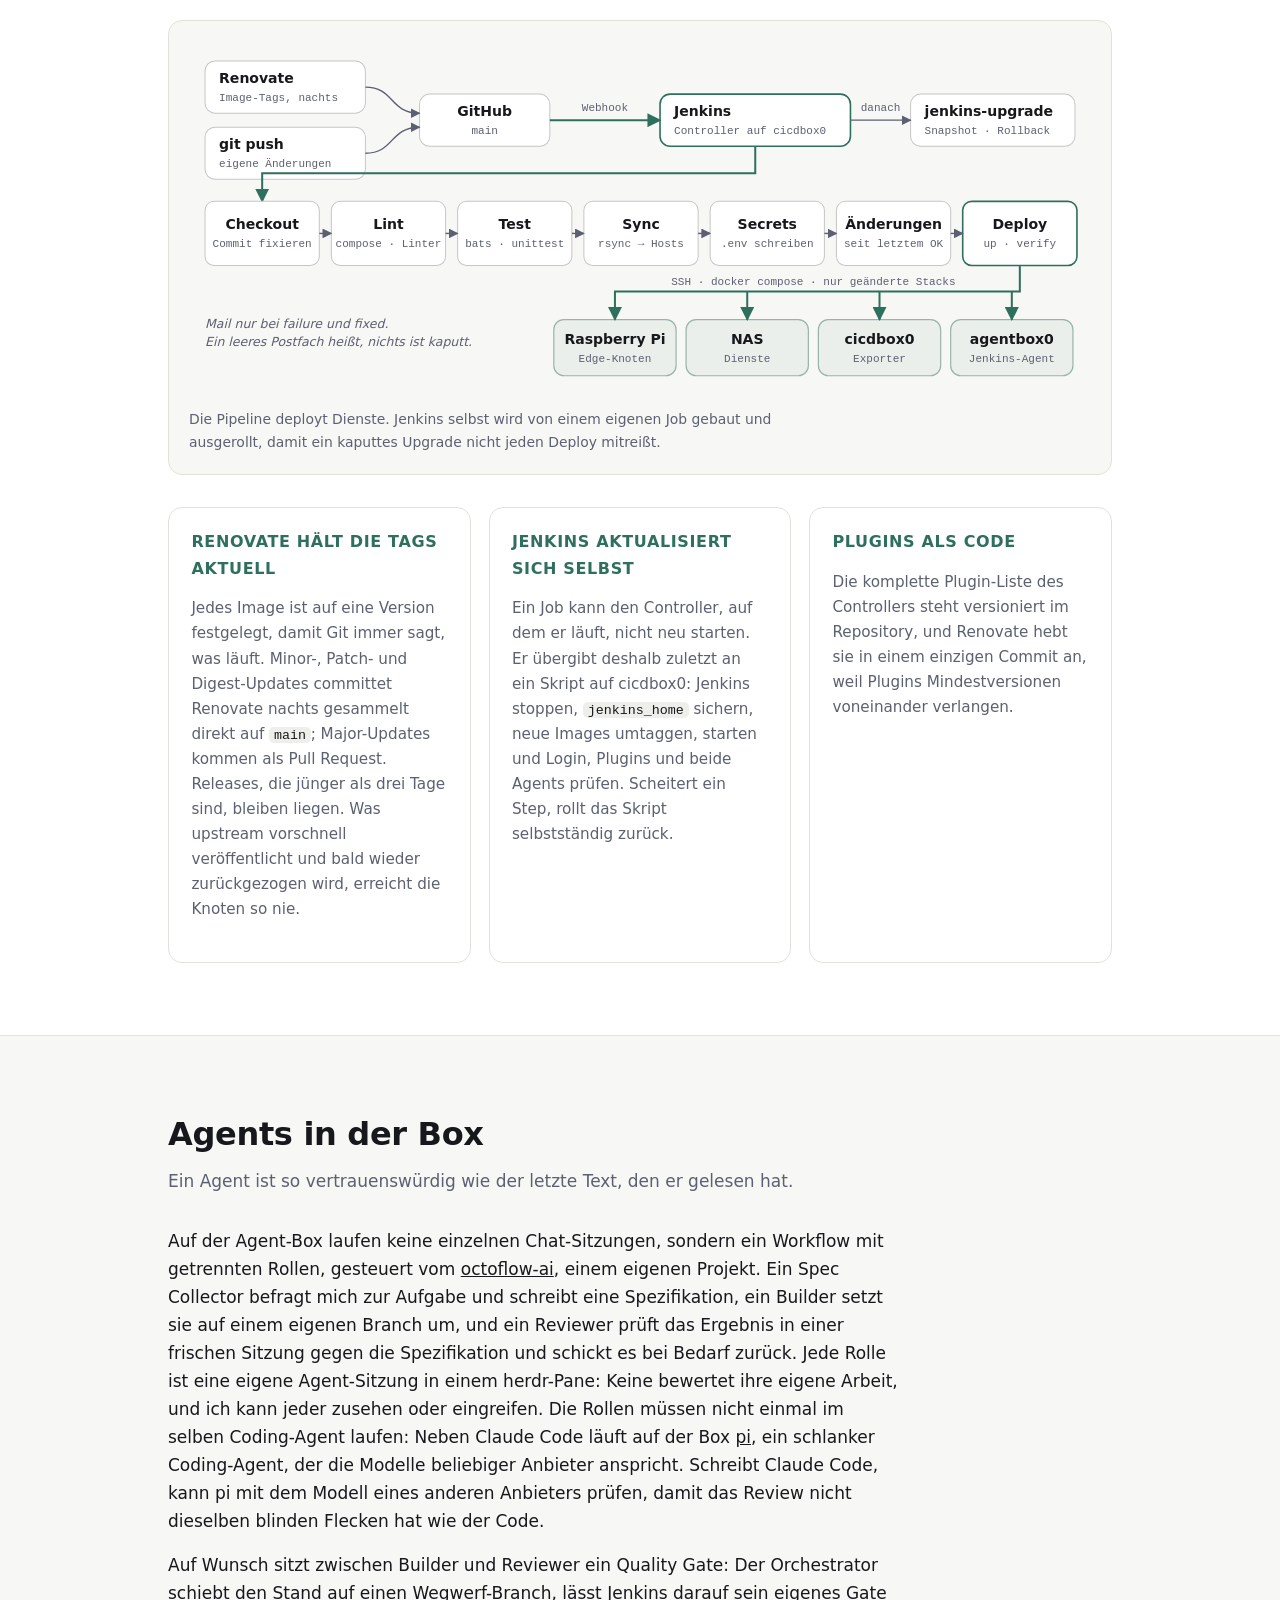
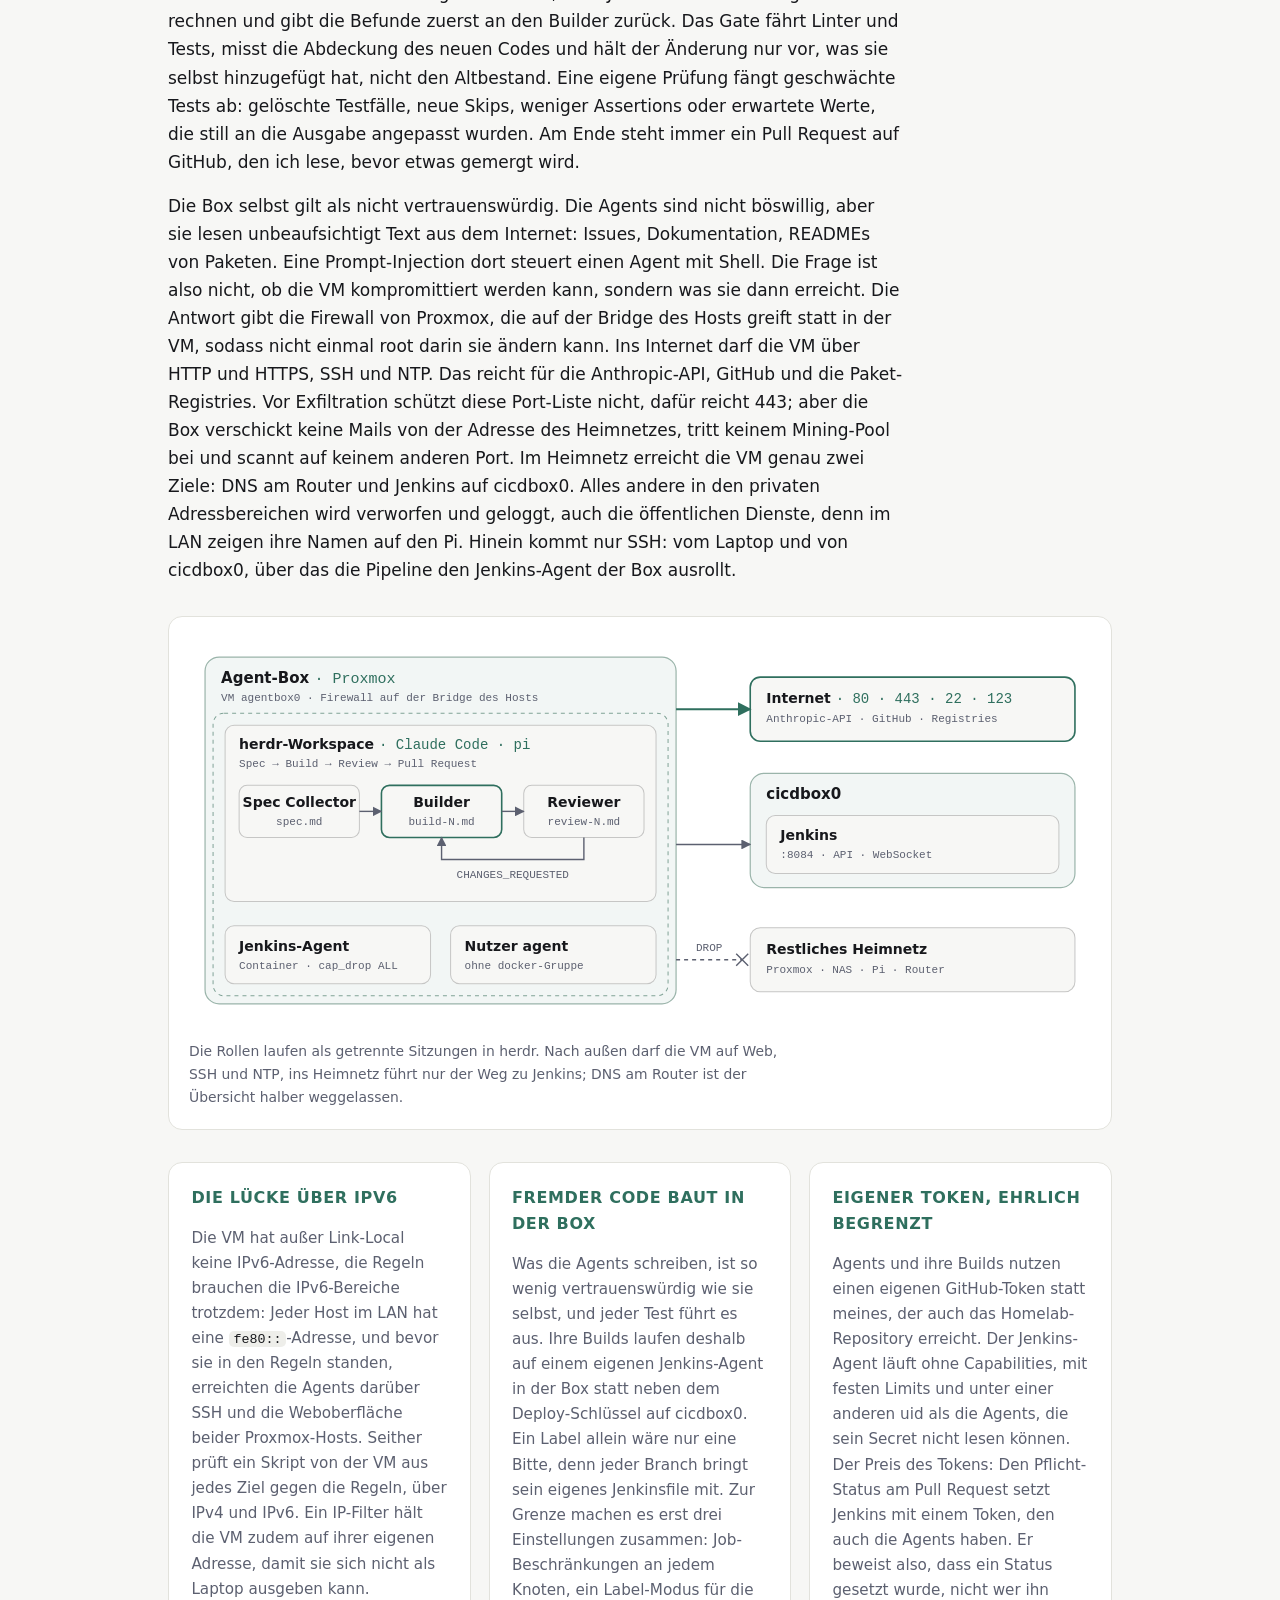
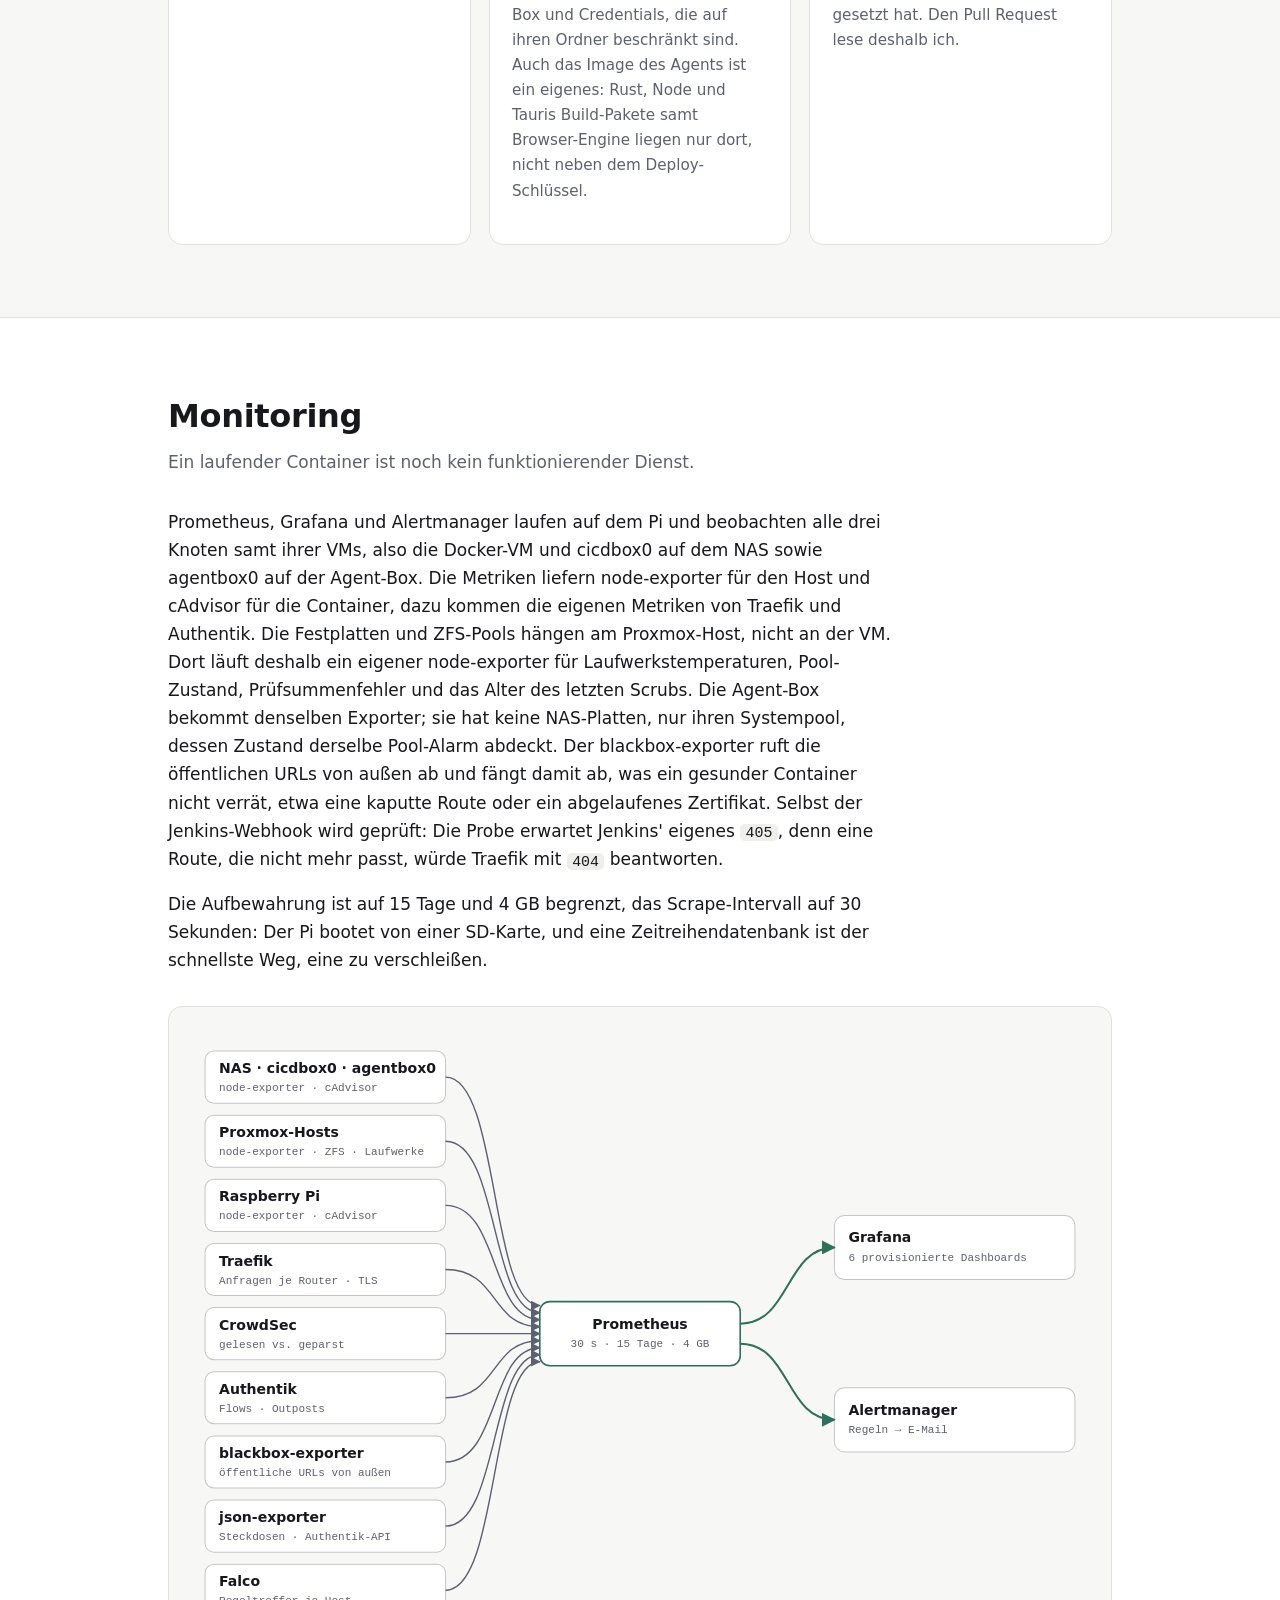
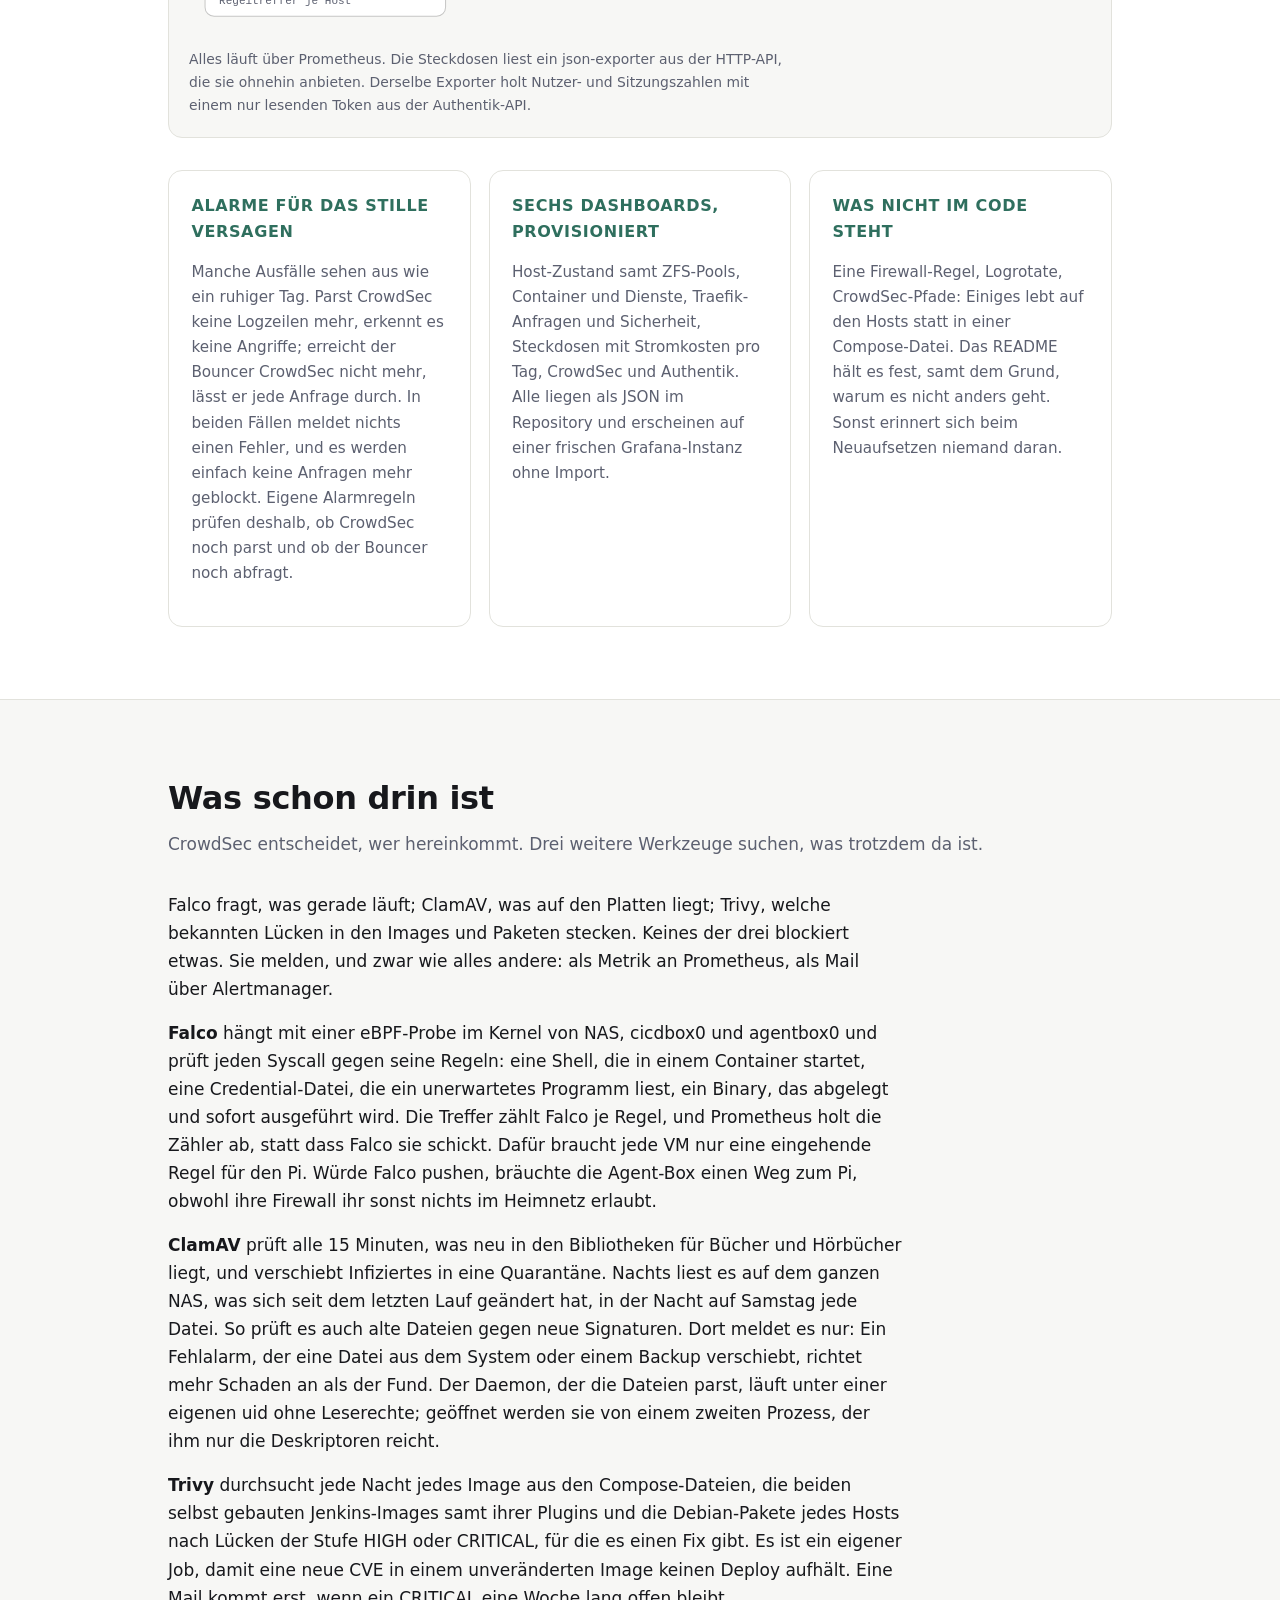
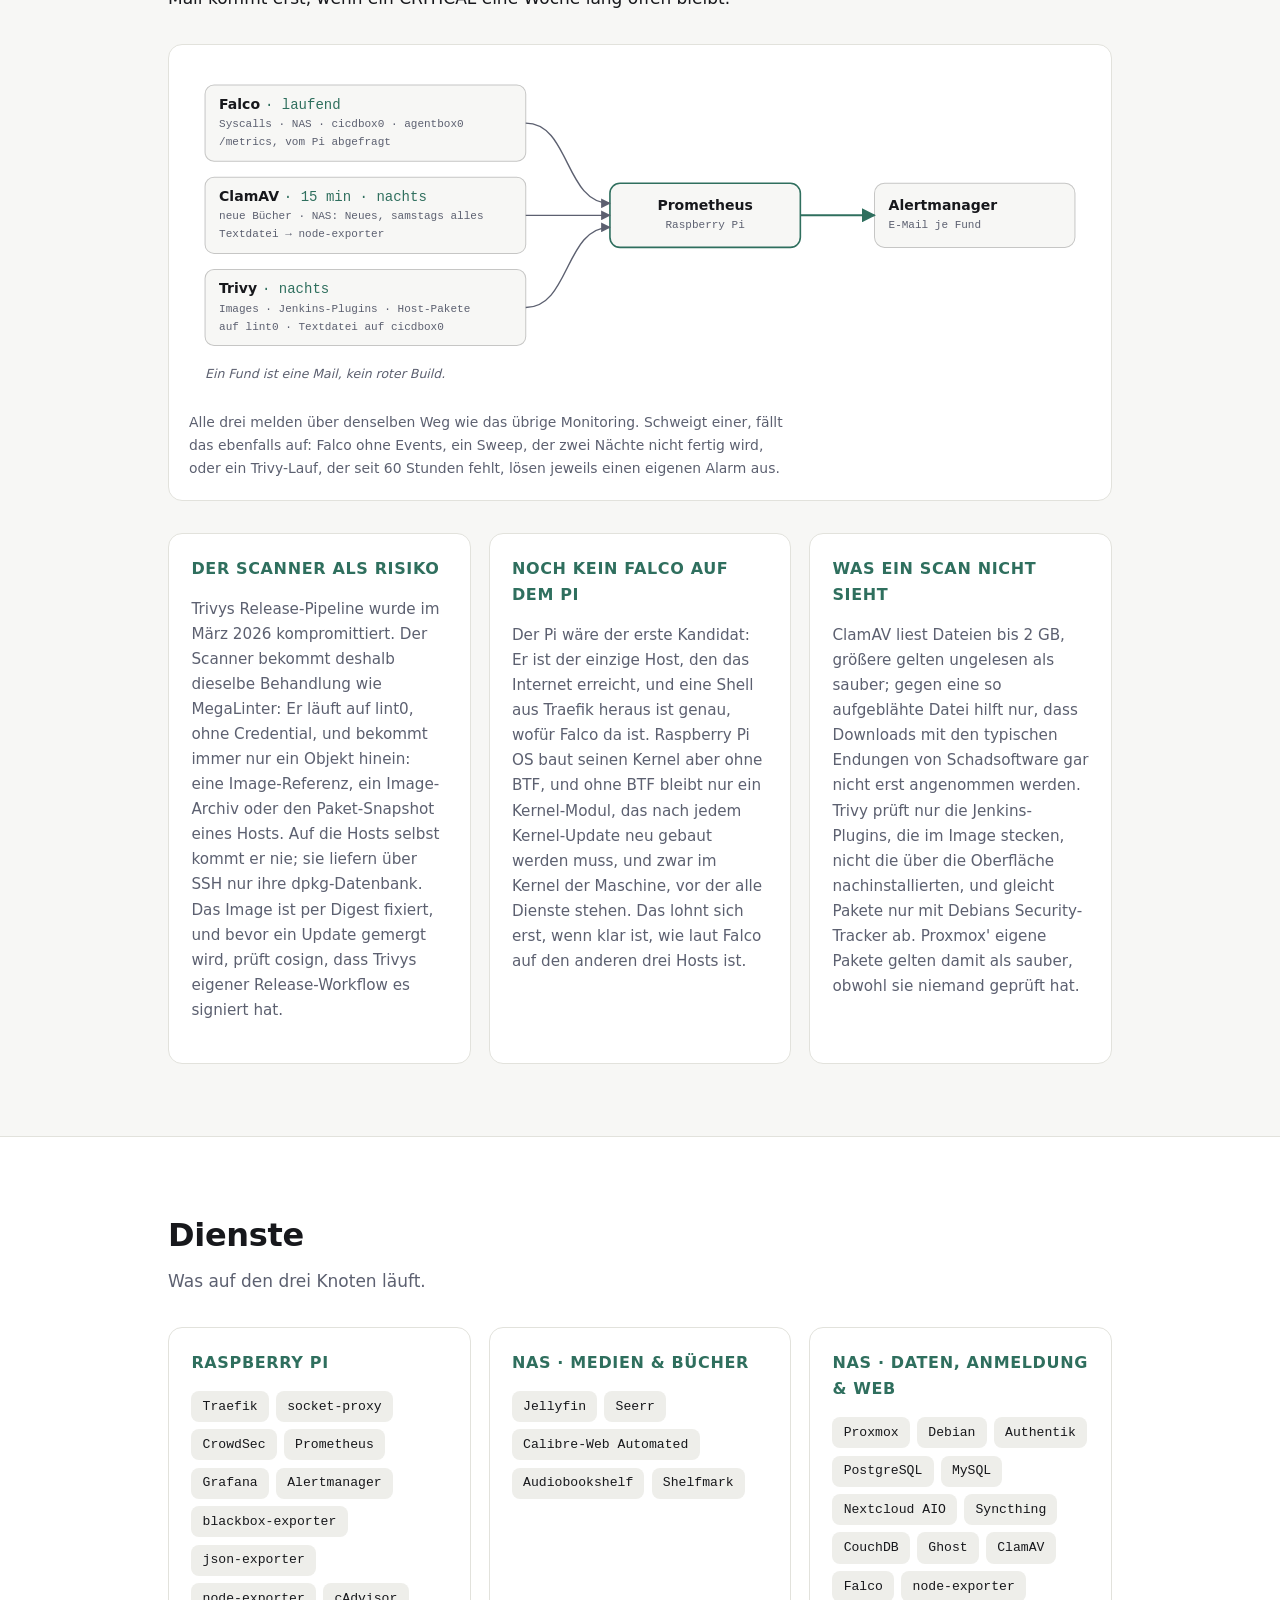
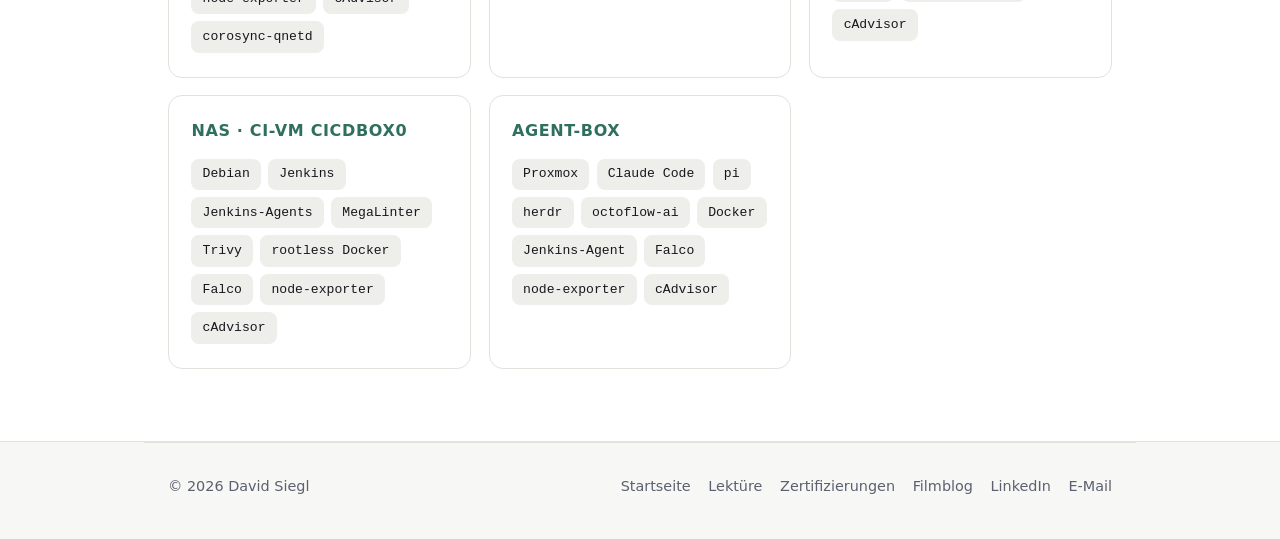
==== commit 1d5a5d0a: "plain the prose on the homelab, Lektüre and certificates pages: no dashes, split the dense sentences" ====
--- a/homelab.html
+++ b/homelab.html
@@ -39,8 +39,8 @@
     <h1>Homelab</h1>
     <p class="bio">
       Zu Hause betreibe ich im Kleinen, was ich beruflich im Großen mache: Dienste, die
-      reproduzierbar ausgerollt, überwacht und abgesichert werden. Drei Knoten, die Dienste
-      alle in Docker Compose und in Git – kein Container läuft, der nicht in einem Commit steht.
+      reproduzierbar ausgerollt, überwacht und abgesichert werden. Auf drei Knoten liegen alle Dienste in Docker Compose und in Git.
+      Kein Container läuft, der nicht in einem Commit steht.
     </p>
     <p class="bio">
       Diese Seite zeigt, wie die Teile zusammenhängen, und vor allem, <em>warum</em> sie so
@@ -65,8 +65,8 @@
         <p>
           Der Workload ist auf drei Geräte verteilt. Der <strong>Raspberry Pi</strong> ist der
           Edge-Knoten: Nur er nimmt Verbindungen aus dem Internet an, terminiert TLS,
-          entscheidet über Sperren und beobachtet alles andere. Das <strong>NAS</strong> trägt
-          die hauptsächliche Last – Medien, Dateien, Bücher, Anmeldung – und ist von außen nie direkt erreichbar.
+          entscheidet über Sperren und beobachtet alles andere. Das <strong>NAS</strong> trägt den Großteil der Dienste, nämlich Medien, Dateien,
+          Bücher und die Anmeldung, und ist von außen nie direkt erreichbar.
           Auf seiner Hardware läuft Proxmox als Hypervisor, die Docker-Dienste in einer
           schlichten Debian-VM darüber.
         </p>
@@ -76,15 +76,14 @@
           Diensten, die Anfragen aus dem Internet beantworten. Die Firewall von Proxmox lässt
           nur herein, was die VM wirklich braucht: die Jenkins-Oberfläche aus dem LAN, SSH vom
           Laptop und die Scrapes vom Pi. Ihre Platte liegt nicht auf dem Datenpool des NAS,
-          sondern auf dem Systempool des Hosts – so kann die VM bei Bedarf auf den anderen
+          sondern auf dem Systempool des Hosts. So kann die VM bei Bedarf auf den anderen
           Knoten des Clusters umziehen.
         </p>
         <p>
           Der dritte Knoten, die <strong>Agent-Box</strong>, ist ein zweiter Proxmox-Host mit
-          einer VM, in der Coding-Agents arbeiten – Claude Code und pi. Sie steht bewusst nicht als weitere
-          VM auf dem NAS: Ein Agent mit Shell führt Befehle aus, die niemand vorher gelesen hat.
-          Läuft einer aus dem Ruder – füllt die Platte, frisst Speicher, löscht das Falsche –,
-          trifft es auf eigener Hardware nur seine VM, nicht den Pool mit den Daten und nicht
+          einer VM, in der die Coding-Agents Claude Code und pi arbeiten. Sie läuft bewusst nicht
+          als weitere VM auf dem NAS, denn ein Agent mit Shell führt Befehle aus, die niemand
+          vorher gelesen hat. Füllt einer die Platte, frisst Speicher oder löscht das Falsche, trifft es auf eigener Hardware nur seine VM, nicht den Pool mit den Daten und nicht
           die Dienste daneben. Gesteuert werden die Sessions mit <strong>herdr</strong>, einem
           Terminal-Workspace für Coding-Agents: Sie laufen in der VM, und ich hänge mich vom
           Desktop aus an und wieder ab. Wie die Agents dort arbeiten und was sie erreichen
@@ -93,7 +92,7 @@
         <p>
           NAS und Agent-Box bilden einen Proxmox-Cluster mit einer gemeinsamen Oberfläche. Zwei
           Knoten allein haben dabei ein Quorum-Problem: Fällt einer aus, fehlt dem anderen die
-          Mehrheit, und Proxmox sperrt die Cluster-Konfiguration – VMs lassen sich dann weder
+          Mehrheit, und Proxmox sperrt die Cluster-Konfiguration. VMs lassen sich dann weder
           starten noch ändern. Der Pi gibt deshalb als QDevice die dritte Stimme ab. Dafür
           braucht er nur <code>corosync-qnetd</code>, keinen Proxmox, und jeder der beiden
           Hosts bleibt allein handlungsfähig.
@@ -226,7 +225,7 @@
 
     <section id="eingaenge" class="section section--alt">
       <h2>Drei Eingänge, eine Grenze</h2>
-      <p class="section__lede">Ein <code>Host(…)</code>-Filter hält niemanden draußen – der Port schon.</p>
+      <p class="section__lede">Ein <code>Host(…)</code>-Filter hält niemanden draußen, ein nicht weitergeleiteter Port schon.</p>
 
       <div class="prose">
         <p>
@@ -235,7 +234,7 @@
           Client selbst; jeder Router auf <code>:443</code> ist deshalb öffentlich, egal auf
           welchen Namen er hört. Grafana, Prometheus, Alertmanager und die Jenkins-Oberfläche
           liegen darum auf einem eigenen Entrypoint, <code>:8443</code>, den der Router
-          nicht weiterleitet – die Monitoring-Oberflächen liegen zusätzlich hinter Basic Auth,
+          nicht weiterleitet. Die Monitoring-Oberflächen liegen zusätzlich hinter Basic Auth,
           Jenkins hinter seinem eigenen Login.
         </p>
         <p>
@@ -340,7 +339,7 @@
         <article class="card">
           <h3>Jenkins nur als Webhook</h3>
           <p class="card__text">
-            Jenkins hält den SSH-Schlüssel für jeden Host, auf den es deployt – wer Jenkins
+            Jenkins hält den SSH-Schlüssel für jeden Host, auf den es deployt. Wer Jenkins
             kontrolliert, ist root auf allen. Öffentlich ist deshalb genau ein Pfad, der GitHub-Webhook.
             Alles andere auf diesem Host beantwortet Traefik mit 404, bevor es Jenkins
             erreicht.
@@ -355,7 +354,7 @@
 
       <div class="prose">
         <p>
-          Authentik auf dem NAS ist das eine Login für alle, die die Dienste nutzen – mich,
+          Authentik auf dem NAS ist das eine Login für alle, die die Dienste nutzen: mich,
           den Haushalt und gelegentliche Gäste. Nextcloud, Audiobookshelf, Calibre-Web und
           Shelfmark sprechen OpenID Connect. Jellyfin bekommt LDAP über einen eigenen
           Outpost, denn die Apps auf Fernseher und Telefon können kein OIDC, schicken aber
@@ -374,8 +373,7 @@
           <h3>Lokaler Admin bleibt</h3>
           <p class="card__text">
             Jeder angebundene Dienst behält ein lokales Admin-Konto neben SSO. Das ist der
-            Rückweg für jede Integration und der Zugang, wenn Authentik ausfällt – ein
-            Ausfall kostet Bequemlichkeit, nie den Zugriff. Jenkins, CouchDB und Ghost sind
+            Rückweg für jede Integration und der Zugang, wenn Authentik ausfällt. Ein Ausfall kostet dann Bequemlichkeit, aber nie den Zugriff. Jenkins, CouchDB und Ghost sind
             bewusst gar nicht angebunden.
           </p>
         </article>
@@ -411,14 +409,14 @@
           Jeder Dienst ist ein Verzeichnis mit einer Compose-Datei. Ein Push auf
           <code>main</code> löst über den Webhook die Pipeline aus: Sie prüft alle
           Compose-Dateien und Jenkinsfiles, lässt MegaLinter über das ganze Repository
-          laufen und führt die Tests der eigenen Skripte aus – wo ein Container ein Skript
-          einbindet, im Image dieses Containers, mit dessen Python. Danach spiegelt sie das
+          laufen und führt die Tests der eigenen Skripte aus. Bindet ein Container ein Skript ein, laufen
+          dessen Tests im Image dieses Containers, mit dessen Python. Danach spiegelt sie das
           Repository per rsync auf die Hosts, schreibt die
           Secrets aus den Jenkins-Credentials in <code>.env</code>-Dateien und rollt nur die
           Stacks neu aus, deren Verzeichnis sich geändert hat. Ein Skript prüft dann, dass
           jeder Container läuft, gesund ist und nicht in einem Crash-Loop hängt. Zum Schluss
           hinterlegt die Pipeline für jeden Host, welche Container dort laufen sollen; fehlt
-          später einer davon, meldet das ein Alarm – auch lange nach dem Deploy.
+          später einer davon, meldet das ein Alarm, auch lange nach dem Deploy.
         </p>
         <p>
           „Geändert“ heißt dabei: seit dem letzten <em>erfolgreichen</em> Build, nicht seit
@@ -531,8 +529,8 @@
             <path class="d-edge d-edge--accent" d="M821 250 V278" marker-end="url(#arrow-accent)"/>
             <text class="d-edge-label" x="623" y="243" text-anchor="middle">SSH · docker compose · nur geänderte Stacks</text>
 
-            <text class="d-note" x="16" y="286">Mail nur bei failure und fixed –</text>
-            <text class="d-note" x="16" y="304">ein leeres Postfach heißt: nichts ist kaputt.</text>
+            <text class="d-note" x="16" y="286">Mail nur bei failure und fixed.</text>
+            <text class="d-note" x="16" y="304">Ein leeres Postfach heißt, nichts ist kaputt.</text>
           </svg>
         </div>
         <figcaption>
@@ -548,8 +546,8 @@
             Jedes Image ist auf eine Version festgelegt, damit Git immer sagt, was läuft.
             Minor-, Patch- und Digest-Updates committet Renovate nachts gesammelt direkt auf
             <code>main</code>; Major-Updates kommen als Pull Request. Releases, die jünger als
-            drei Tage sind, bleiben liegen – somit erreichen vorschnelle Commits upstream, die später doch wieder zurückgezogen werden,
-            die Knoten downstream nie.
+            drei Tage sind, bleiben liegen. Was upstream vorschnell veröffentlicht und bald wieder zurückgezogen
+            wird, erreicht die Knoten so nie.
           </p>
         </article>
         <article class="card">
@@ -557,7 +555,7 @@
           <p class="card__text">
             Ein Job kann den Controller, auf dem er läuft, nicht neu starten. Er übergibt
             deshalb zuletzt an ein Skript auf cicdbox0: Jenkins stoppen, <code>jenkins_home</code>
-            sichern, neue Images umtaggen, starten und prüfen – Login, Plugins, beide Agents.
+            sichern, neue Images umtaggen, starten und Login, Plugins und beide Agents prüfen.
             Scheitert ein Step, rollt das Skript selbstständig zurück.
           </p>
         </article>
@@ -565,8 +563,8 @@
           <h3>Plugins als Code</h3>
           <p class="card__text">
             Die komplette Plugin-Liste des Controllers steht versioniert im Repository, und
-            Renovate hebt sie in einem Commit an – Plugins geben Mindestversionen
-            voneinander an.
+            Renovate hebt sie in einem einzigen Commit an, weil Plugins Mindestversionen
+            voneinander verlangen.
           </p>
         </article>
       </div>
@@ -586,7 +584,7 @@
           prüft das Ergebnis in einer frischen Sitzung gegen die Spezifikation und schickt es
           bei Bedarf zurück. Jede Rolle ist eine eigene Agent-Sitzung in einem herdr-Pane:
           Keine bewertet ihre eigene Arbeit, und ich kann jeder zusehen oder eingreifen. Die
-          Rollen müssen nicht einmal im selben Harness laufen: Neben Claude Code läuft auf der
+          Rollen müssen nicht einmal im selben Coding-Agent laufen: Neben Claude Code läuft auf der
           Box <a href="https://github.com/badlogic/pi-mono" target="_blank" rel="noopener noreferrer">pi</a>,
           ein schlanker Coding-Agent, der die Modelle beliebiger Anbieter anspricht. Schreibt
           Claude Code, kann pi mit dem Modell eines anderen Anbieters prüfen, damit das Review
@@ -603,14 +601,14 @@
           ein Pull Request auf GitHub, den ich lese, bevor etwas gemergt wird.
         </p>
         <p>
-          Die Box selbst gilt als nicht vertrauenswürdig – nicht weil die Agents böswillig
-          wären, sondern weil sie unbeaufsichtigt Text aus dem Internet lesen: Issues,
+          Die Box selbst gilt als nicht vertrauenswürdig. Die Agents sind nicht böswillig, aber
+          sie lesen unbeaufsichtigt Text aus dem Internet: Issues,
           Dokumentation, READMEs von Paketen. Eine Prompt-Injection dort steuert einen Agent
           mit Shell. Die Frage ist also nicht, ob die VM kompromittiert werden kann, sondern
           was sie dann erreicht. Die Antwort gibt die Firewall von Proxmox, die auf der Bridge
           des Hosts greift statt in der VM, sodass nicht einmal root darin sie ändern kann.
-          Ins Internet darf die VM über HTTP und HTTPS, SSH und NTP – genug für Anthropic-API,
-          GitHub und Paket-Registries. Vor Exfiltration schützt diese Port-Liste nicht, dafür
+          Ins Internet darf die VM über HTTP und HTTPS, SSH und NTP. Das reicht für die Anthropic-API,
+          GitHub und die Paket-Registries. Vor Exfiltration schützt diese Port-Liste nicht, dafür
           reicht 443; aber die Box verschickt keine Mails von der Adresse des Heimnetzes, tritt
           keinem Mining-Pool bei und scannt auf keinem anderen Port. Im Heimnetz erreicht die
           VM genau zwei Ziele: DNS am Router und Jenkins auf cicdbox0. Alles andere in den
@@ -624,7 +622,7 @@
         <div class="diagram__scroll">
           <svg viewBox="0 0 900 386" role="img" aria-labelledby="d5-title d5-desc">
             <title id="d5-title">Agent-Box und ihre Grenzen</title>
-            <desc id="d5-desc">In der VM agentbox0 auf der Agent-Box laufen die Rollen von octoflow-ai als getrennte Sitzungen von Claude Code oder pi in einem herdr-Workspace: Spec Collector, Builder und Reviewer, der Änderungen an den Builder zurückschicken kann. Daneben laufen ein Jenkins-Agent für die Builds der Agents als eingeschränkter Container und der Nutzer agent ohne docker-Gruppe. Die Firewall auf der Bridge des Proxmox-Hosts lässt die VM ins Internet über HTTP, HTTPS, SSH und NTP, im Heimnetz nur zu Jenkins auf Port 8084 auf der CI-VM cicdbox0 sowie zum DNS des Routers. Das restliche Heimnetz – Proxmox-Hosts, NAS, Raspberry Pi und Router-Oberfläche – wird verworfen.</desc>
+            <desc id="d5-desc">In der VM agentbox0 auf der Agent-Box laufen die Rollen von octoflow-ai als getrennte Sitzungen von Claude Code oder pi in einem herdr-Workspace: Spec Collector, Builder und Reviewer, der Änderungen an den Builder zurückschicken kann. Daneben laufen ein Jenkins-Agent für die Builds der Agents als eingeschränkter Container und der Nutzer agent ohne docker-Gruppe. Die Firewall auf der Bridge des Proxmox-Hosts lässt die VM ins Internet über HTTP, HTTPS, SSH und NTP, im Heimnetz nur zu Jenkins auf Port 8084 auf der CI-VM cicdbox0 sowie zum DNS des Routers. Verbindungen ins restliche Heimnetz, also zu Proxmox-Hosts, NAS, Raspberry Pi und Router-Oberfläche, verwirft die Firewall.</desc>
 
             <rect class="d-group" x="16" y="20" width="470" height="346" rx="14"/>
             <text class="d-group-title" x="32" y="46">Agent-Box <tspan class="d-mono">· Proxmox</tspan></text>
@@ -722,7 +720,7 @@
             Limits und unter einer anderen uid als die Agents, die sein Secret nicht lesen
             können. Der Preis des Tokens: Den Pflicht-Status am Pull Request setzt Jenkins mit
             einem Token, den auch die Agents haben. Er beweist also, dass ein Status gesetzt
-            wurde, nicht wer ihn gesetzt hat – gelesen wird der Pull Request deshalb von mir.
+            wurde, nicht wer ihn gesetzt hat. Den Pull Request lese deshalb ich.
           </p>
         </article>
       </div>
@@ -735,14 +733,15 @@
       <div class="prose">
         <p>
           Prometheus, Grafana und Alertmanager laufen auf dem Pi und beobachten alle drei Knoten
-          samt ihrer VMs – der Docker-VM und cicdbox0 auf dem NAS, agentbox0 auf der Agent-Box: node-exporter für den Host, cAdvisor für die Container, dazu die eigenen Metriken
-          von Traefik und Authentik. Die Festplatten und ZFS-Pools hängen am Proxmox-Host,
-          nicht an der VM – dort läuft deshalb ein eigener node-exporter für
+          samt ihrer VMs, also die Docker-VM und cicdbox0 auf dem NAS sowie agentbox0 auf der
+          Agent-Box. Die Metriken liefern node-exporter für den Host und cAdvisor für die
+          Container, dazu kommen die eigenen Metriken von Traefik und Authentik. Die Festplatten und ZFS-Pools hängen am Proxmox-Host,
+          nicht an der VM. Dort läuft deshalb ein eigener node-exporter für
           Laufwerkstemperaturen, Pool-Zustand, Prüfsummenfehler und das Alter des letzten
           Scrubs. Die Agent-Box bekommt denselben Exporter; sie hat keine NAS-Platten, nur
           ihren Systempool, dessen Zustand derselbe Pool-Alarm abdeckt. Der blackbox-exporter
           ruft die öffentlichen URLs von außen ab und fängt
-          damit ab, was ein gesunder Container nicht verrät – eine kaputte Route oder ein
+          damit ab, was ein gesunder Container nicht verrät, etwa eine kaputte Route oder ein
           abgelaufenes Zertifikat. Selbst der Jenkins-Webhook wird geprüft: Die Probe erwartet
           Jenkins' eigenes <code>405</code>, denn eine Route, die nicht mehr passt, würde
           Traefik mit <code>404</code> beantworten.
@@ -853,8 +852,8 @@
           <h3>Was nicht im Code steht</h3>
           <p class="card__text">
             Eine Firewall-Regel, Logrotate, CrowdSec-Pfade: Einiges lebt auf den Hosts statt
-            in einer Compose-Datei. Es ist im README festgehalten – samt dem Grund, warum es
-            nicht anders geht –, weil sich sonst beim Neuaufsetzen niemand daran erinnert.
+            in einer Compose-Datei. Das README hält es fest, samt dem Grund, warum es
+            nicht anders geht. Sonst erinnert sich beim Neuaufsetzen niemand daran.
           </p>
         </article>
       </div>
@@ -877,15 +876,14 @@
           Container startet, eine Credential-Datei, die ein unerwartetes Programm liest, ein
           Binary, das abgelegt und sofort ausgeführt wird. Die Treffer zählt Falco je Regel,
           und Prometheus holt die Zähler ab, statt dass Falco sie schickt. Dafür braucht jede
-          VM nur eine eingehende Regel für den Pi – Pushen hieße, der Agent-Box einen Weg zum
-          Pi zu öffnen, deren Firewall ihr sonst nichts im Heimnetz lässt.
+          VM nur eine eingehende Regel für den Pi. Würde Falco pushen, bräuchte die Agent-Box einen Weg
+          zum Pi, obwohl ihre Firewall ihr sonst nichts im Heimnetz erlaubt.
         </p>
         <p>
           <strong>ClamAV</strong> prüft alle 15 Minuten, was neu in den Bibliotheken für
           Bücher und Hörbücher liegt, und verschiebt Infiziertes in eine Quarantäne. Nachts
           liest es auf dem ganzen NAS, was sich seit dem letzten Lauf geändert hat, in der
-          Nacht auf Samstag jede Datei – so werden auch alte Dateien gegen neue Signaturen
-          geprüft. Dort meldet es nur: Ein Fehlalarm, der eine Datei
+          Nacht auf Samstag jede Datei. So prüft es auch alte Dateien gegen neue Signaturen. Dort meldet es nur: Ein Fehlalarm, der eine Datei
           aus dem System oder einem Backup verschiebt, richtet mehr Schaden an als der Fund.
           Der Daemon, der die Dateien parst, läuft unter einer eigenen uid ohne Leserechte;
           geöffnet werden sie von einem zweiten Prozess, der ihm nur die Deskriptoren reicht.
@@ -950,19 +948,19 @@
           <p class="card__text">
             Trivys Release-Pipeline wurde im März 2026 kompromittiert. Der Scanner bekommt
             deshalb dieselbe Behandlung wie MegaLinter: Er läuft auf lint0, ohne Credential, und
-            bekommt immer nur ein Objekt hinein – eine Image-Referenz, ein Image-Archiv oder den
+            bekommt immer nur ein Objekt hinein: eine Image-Referenz, ein Image-Archiv oder den
             Paket-Snapshot eines Hosts. Auf die Hosts selbst kommt er nie; sie liefern über SSH
             nur ihre dpkg-Datenbank. Das Image ist per Digest fixiert, und bevor ein Update
             gemergt wird, prüft cosign, dass Trivys eigener Release-Workflow es signiert hat.
           </p>
         </article>
         <article class="card">
-          <h3>Kein Falco auf dem Pi – noch</h3>
+          <h3>Noch kein Falco auf dem Pi</h3>
           <p class="card__text">
             Der Pi wäre der erste Kandidat: Er ist der einzige Host, den das Internet erreicht,
             und eine Shell aus Traefik heraus ist genau, wofür Falco da ist. Raspberry Pi OS
             baut seinen Kernel aber ohne BTF, und ohne BTF bleibt nur ein Kernel-Modul, das
-            nach jedem Kernel-Update neu gebaut werden muss – im Kernel der Maschine, vor der
+            nach jedem Kernel-Update neu gebaut werden muss, und zwar im Kernel der Maschine, vor der
             alle Dienste stehen. Das lohnt sich erst, wenn klar ist, wie laut Falco auf den
             anderen drei Hosts ist.
           </p>
@@ -974,8 +972,8 @@
             so aufgeblähte Datei hilft nur, dass Downloads mit den typischen Endungen von
             Schadsoftware gar nicht erst angenommen werden. Trivy prüft nur die Jenkins-Plugins,
             die im Image stecken, nicht die über die Oberfläche nachinstallierten, und gleicht
-            Pakete nur mit Debians Security-Tracker ab – Proxmox' eigene
-            Pakete gelten damit als sauber, was hier heißt: ungeprüft.
+            Pakete nur mit Debians Security-Tracker ab. Proxmox' eigene
+            Pakete gelten damit als sauber, obwohl sie niemand geprüft hat.
           </p>
         </article>
       </div>
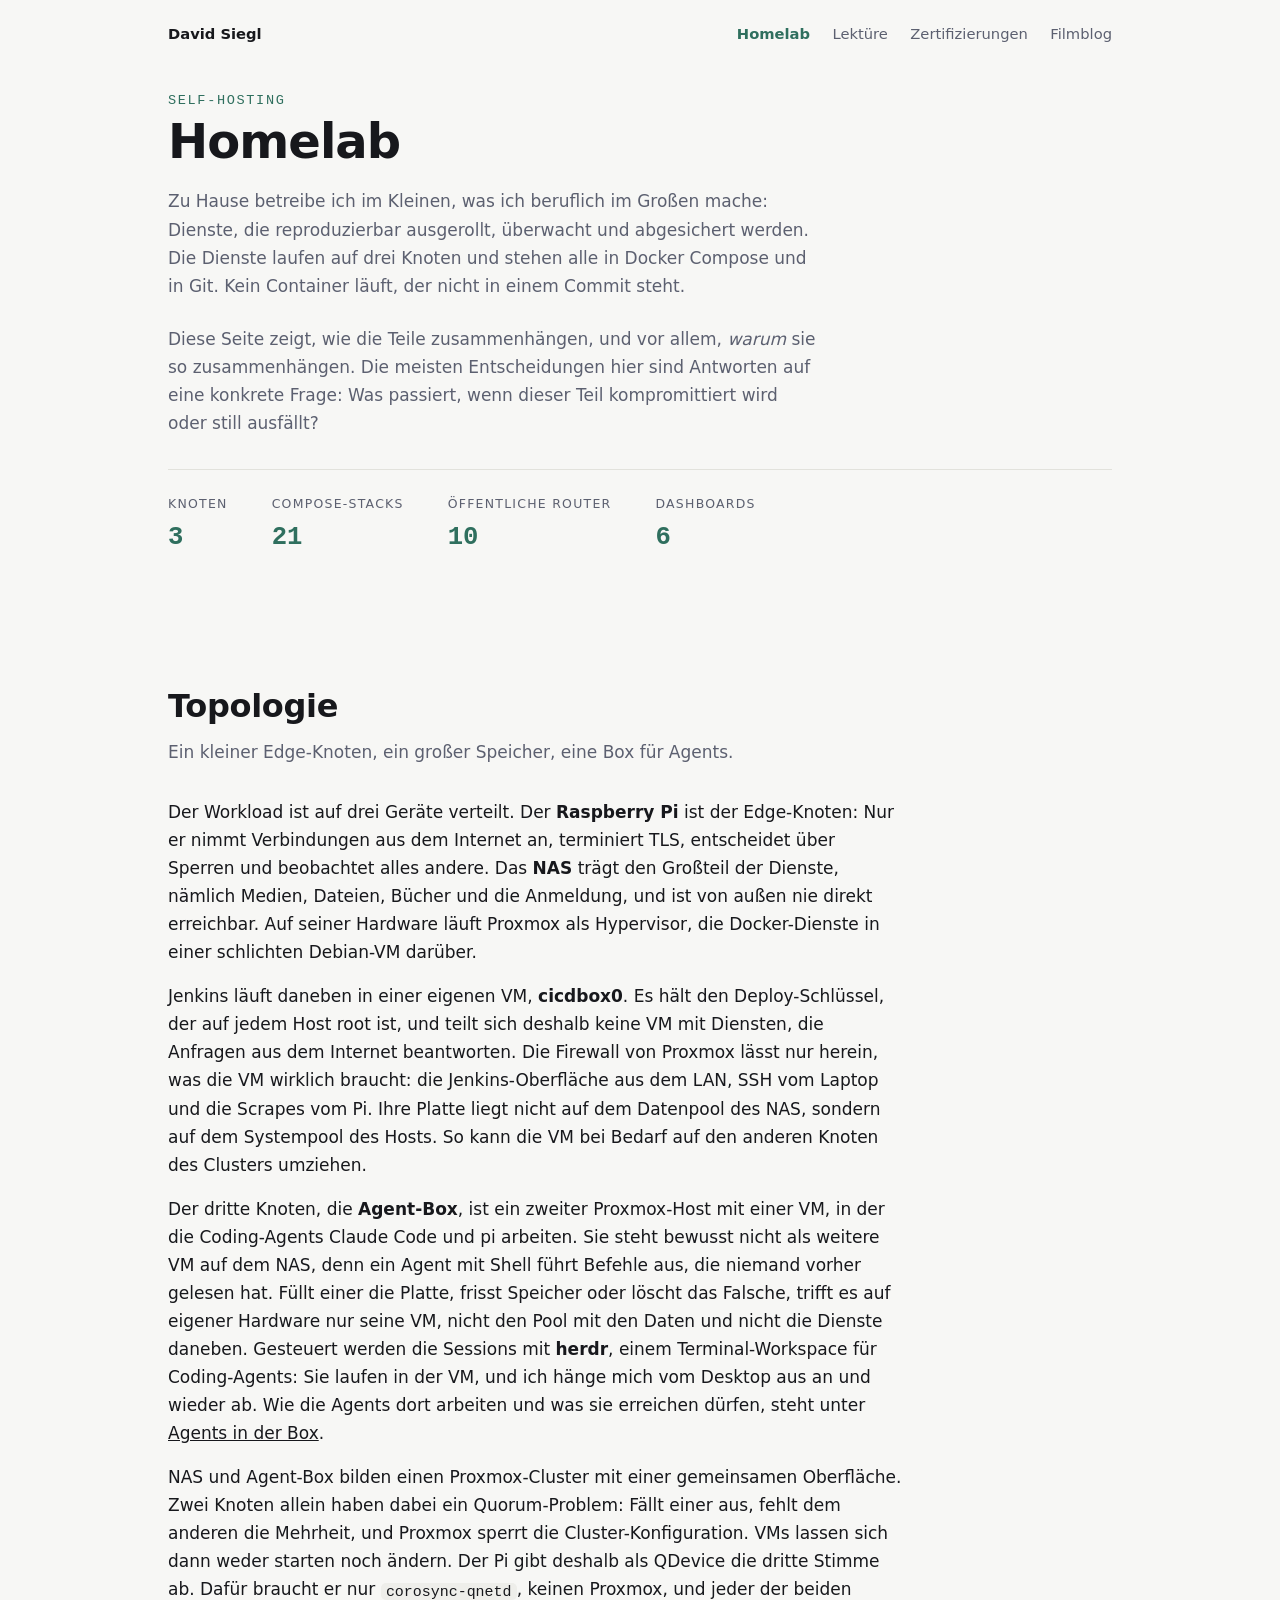
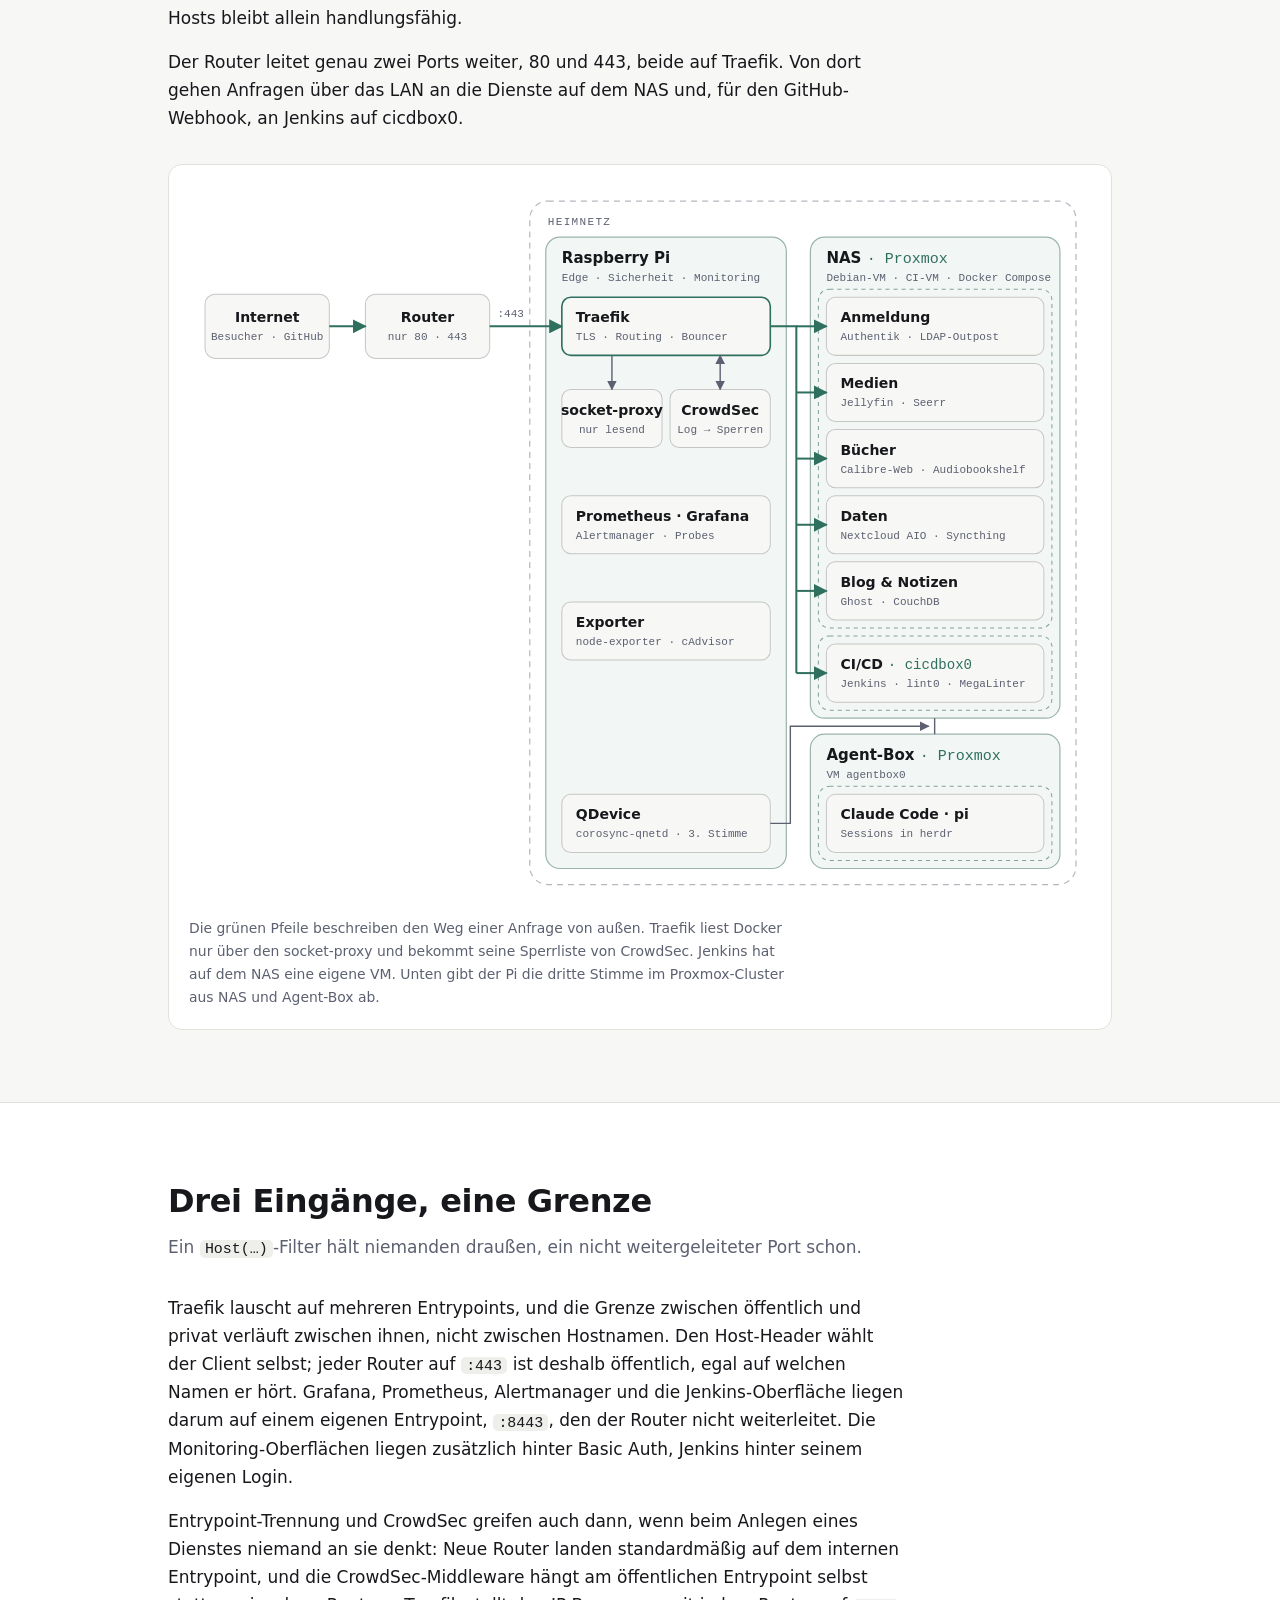
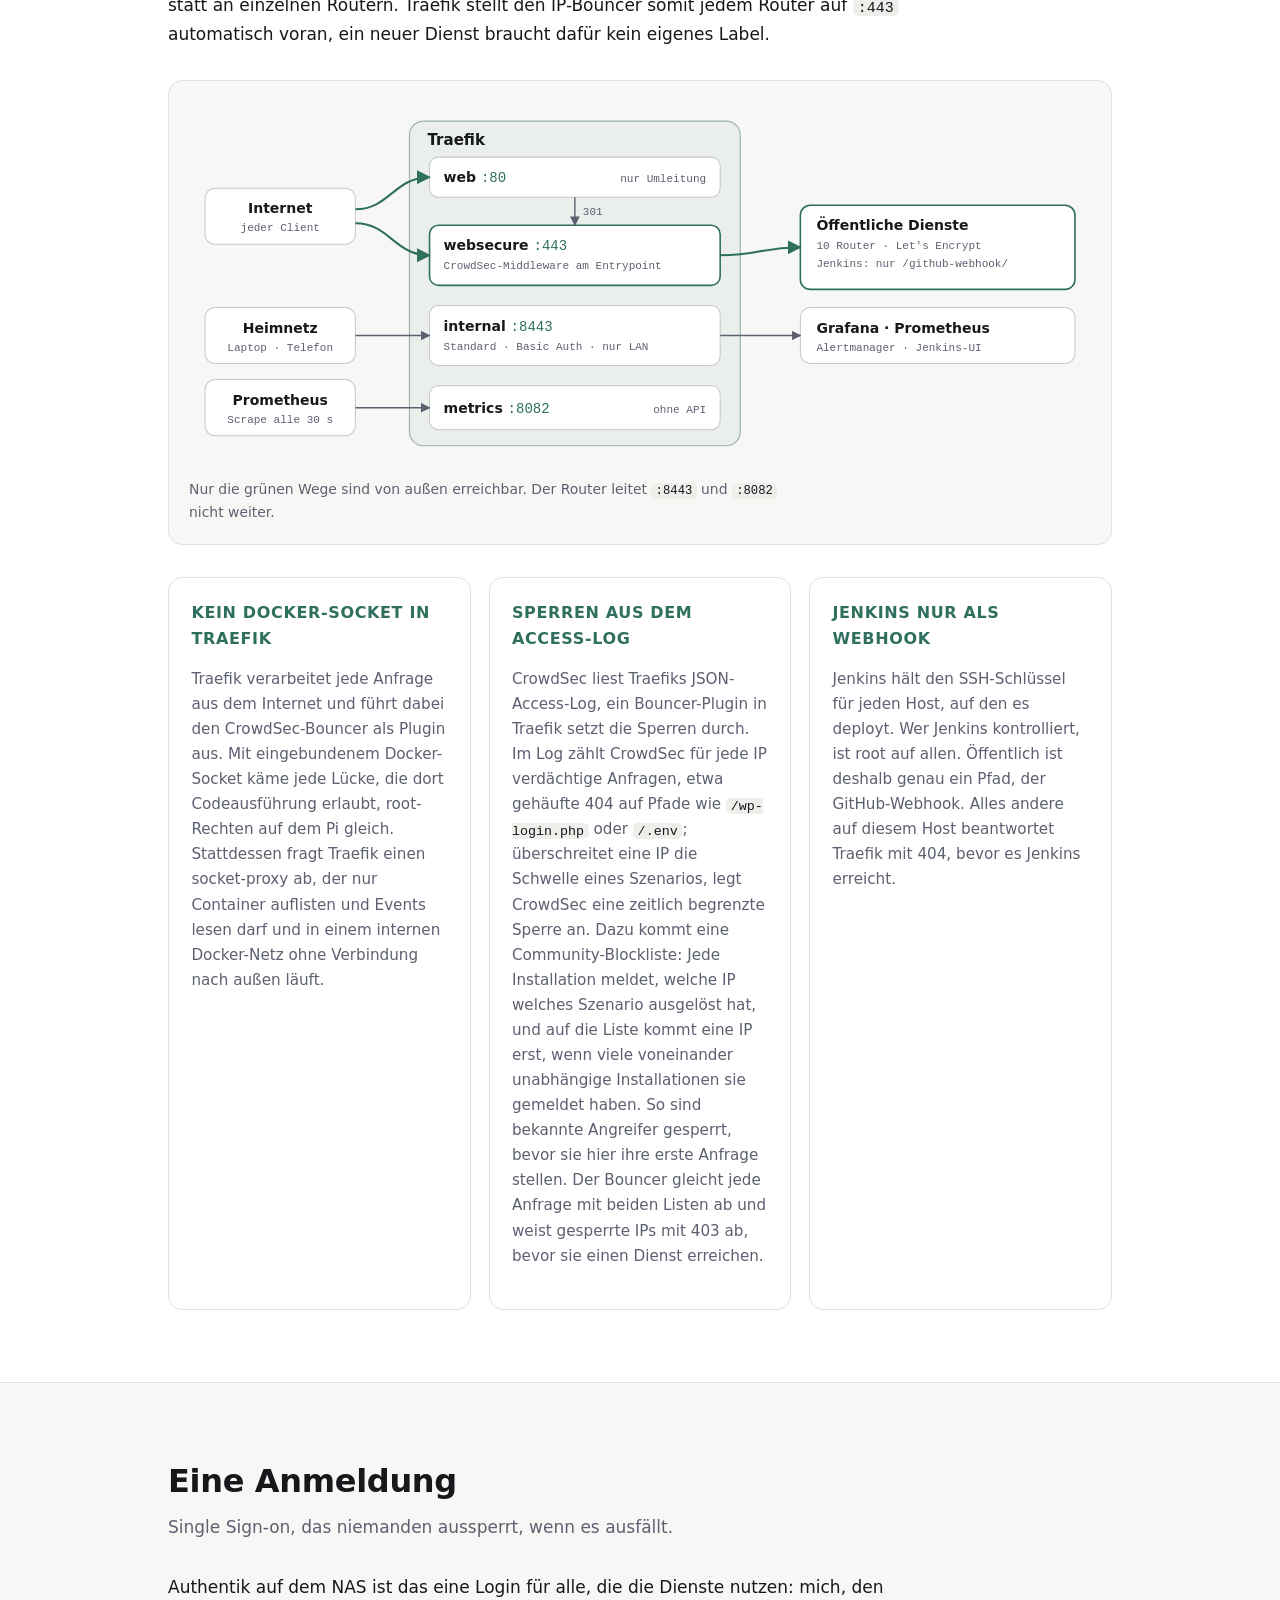
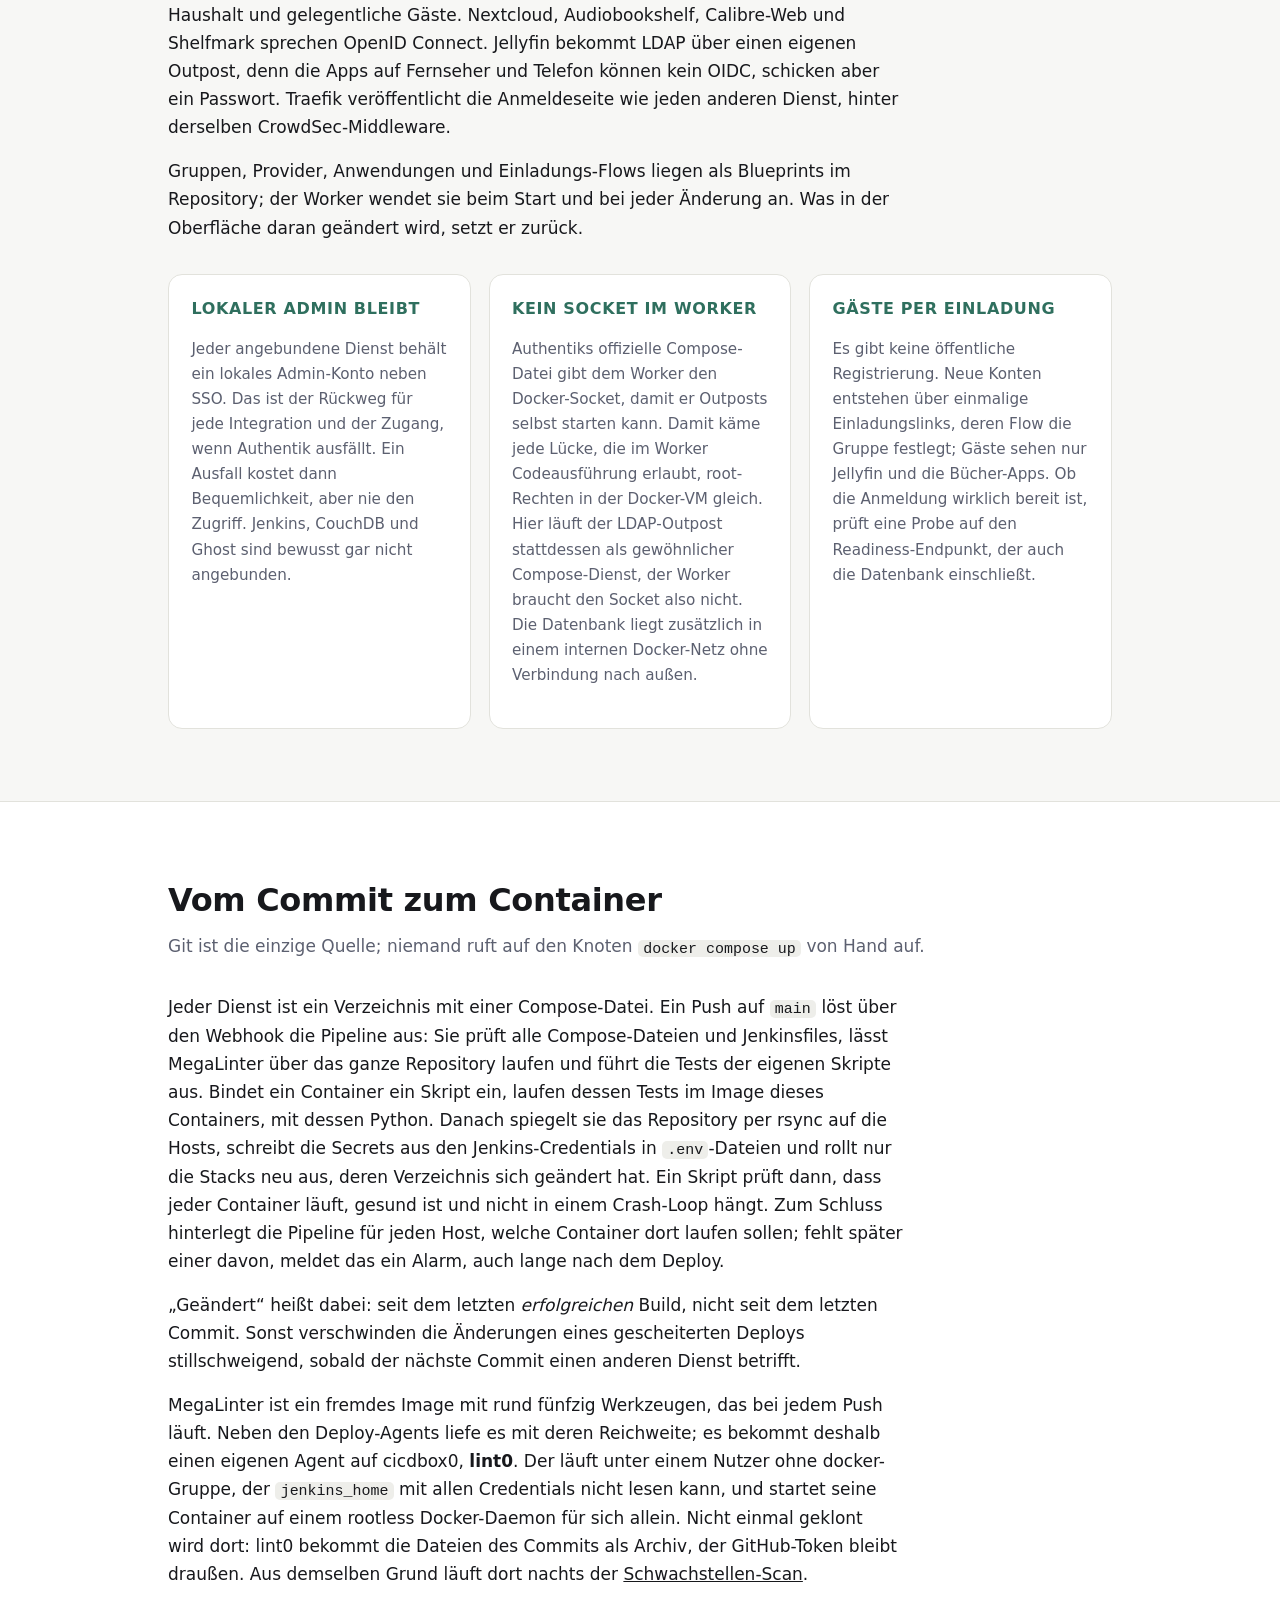
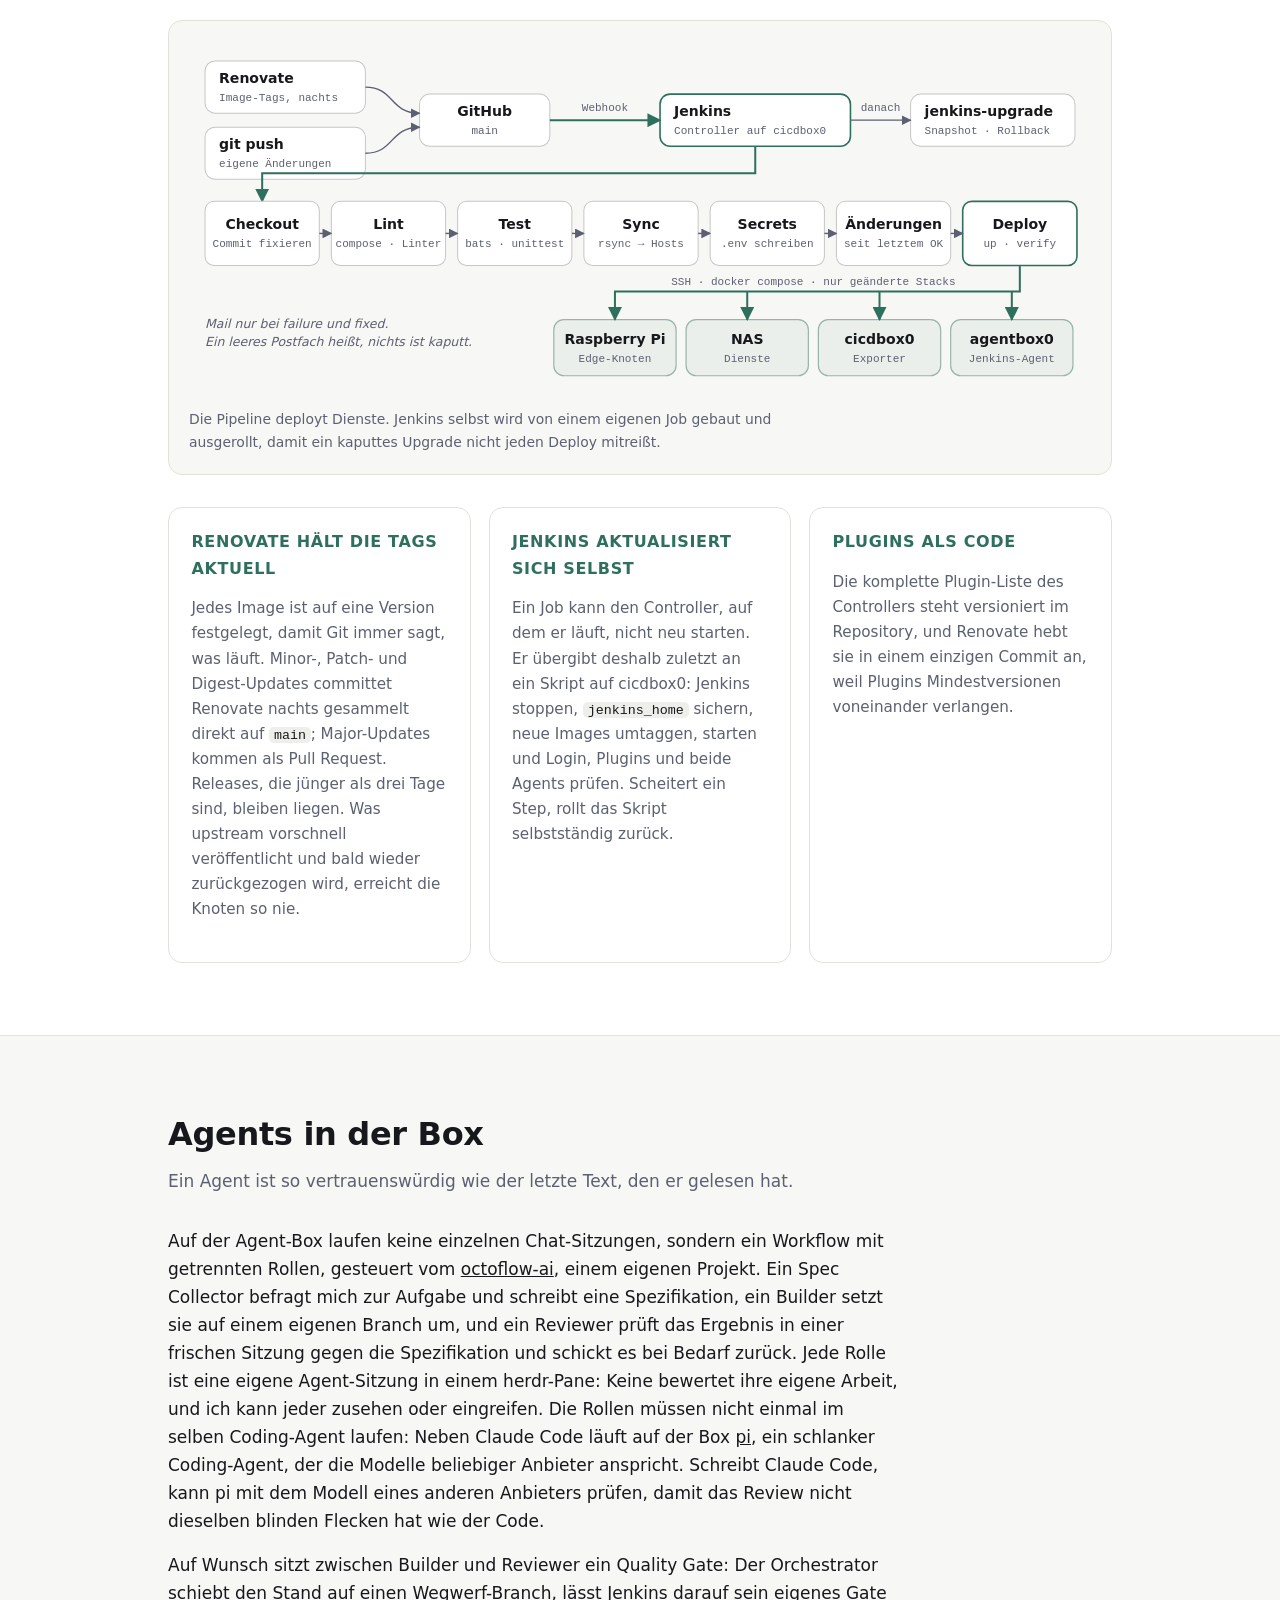
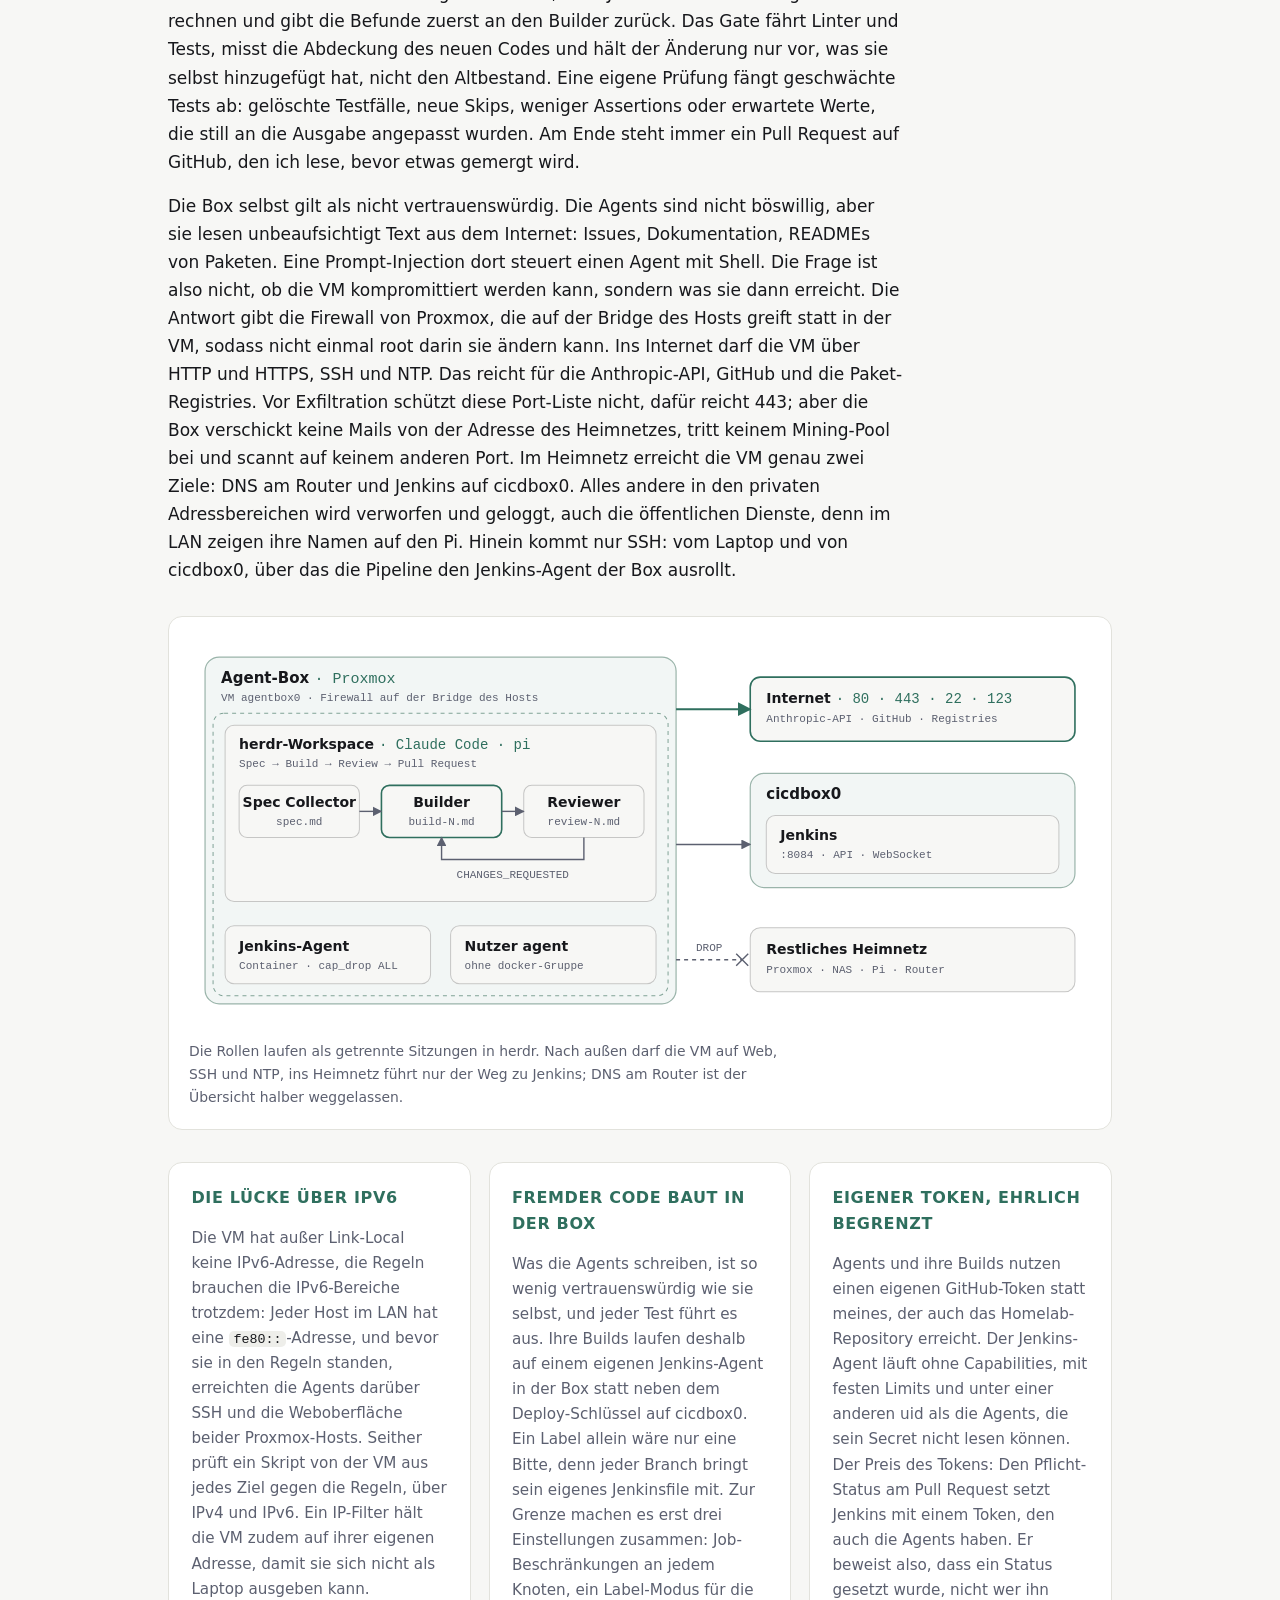
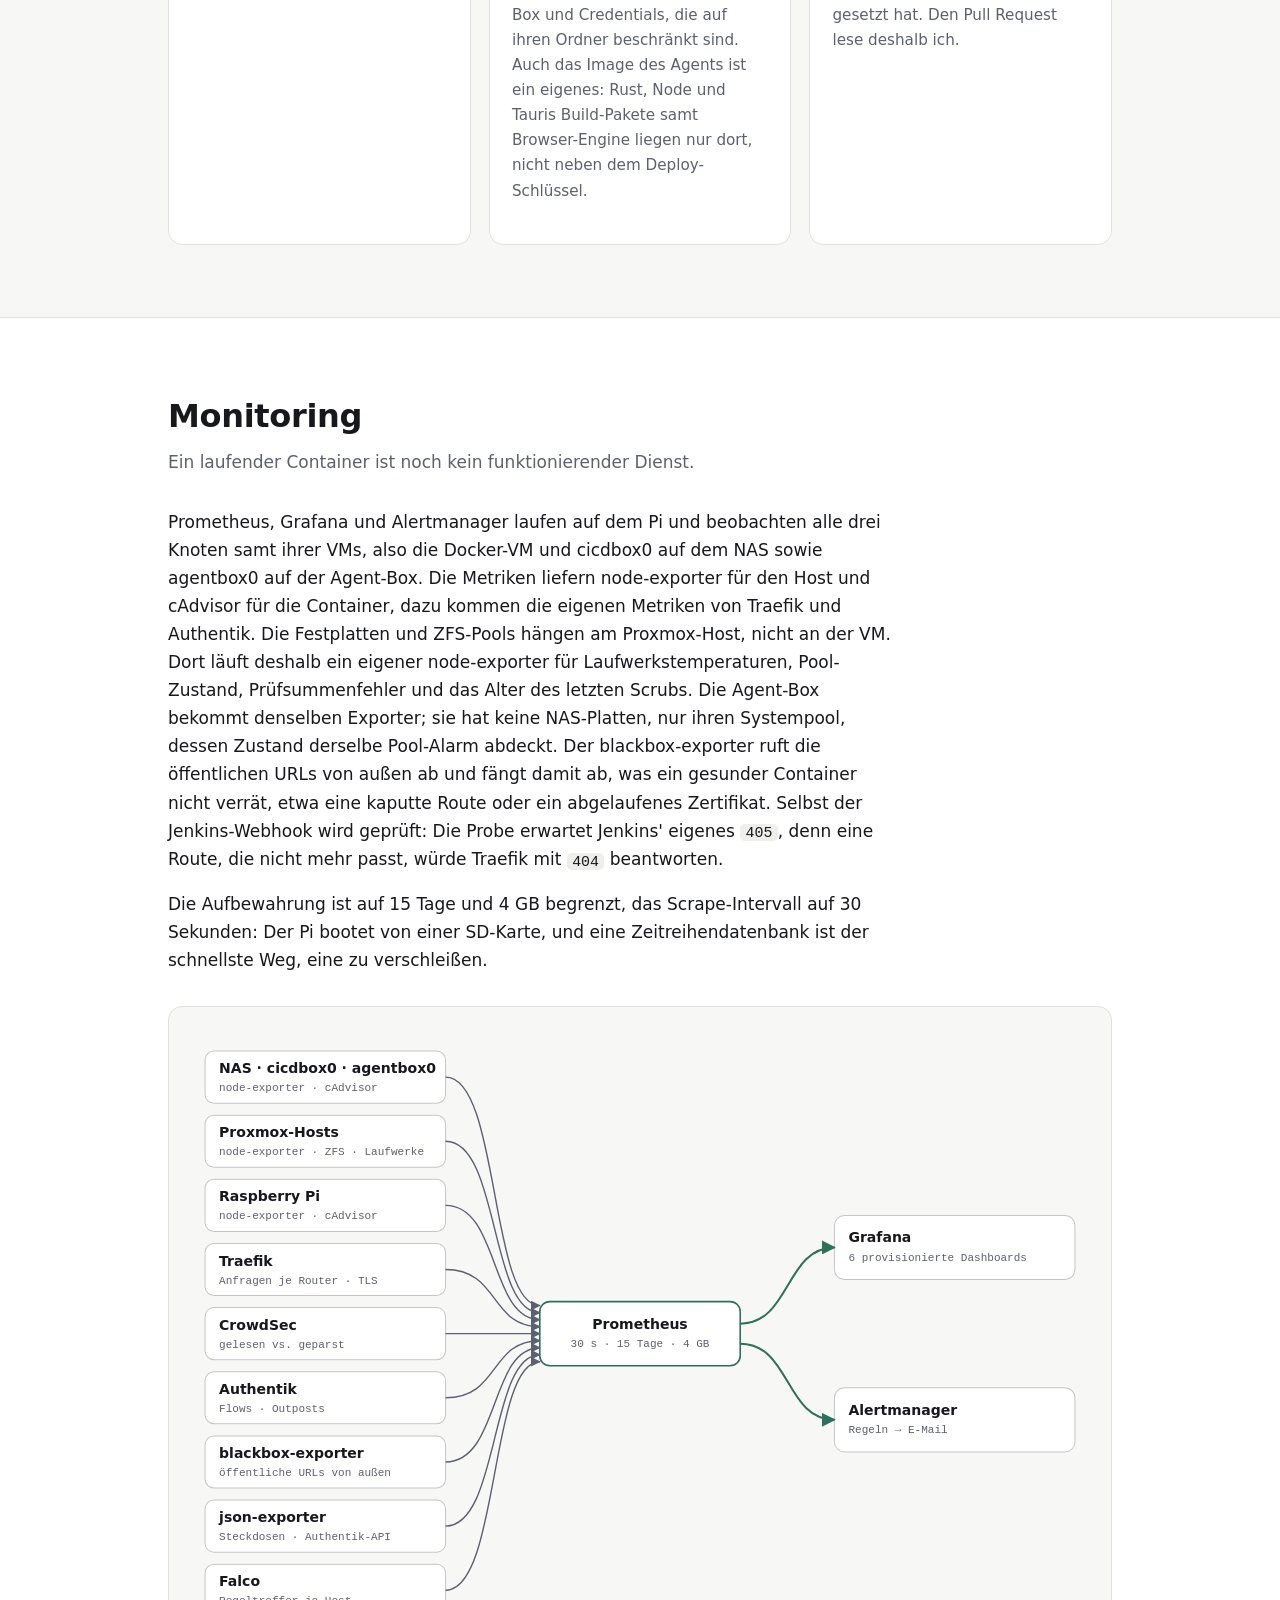
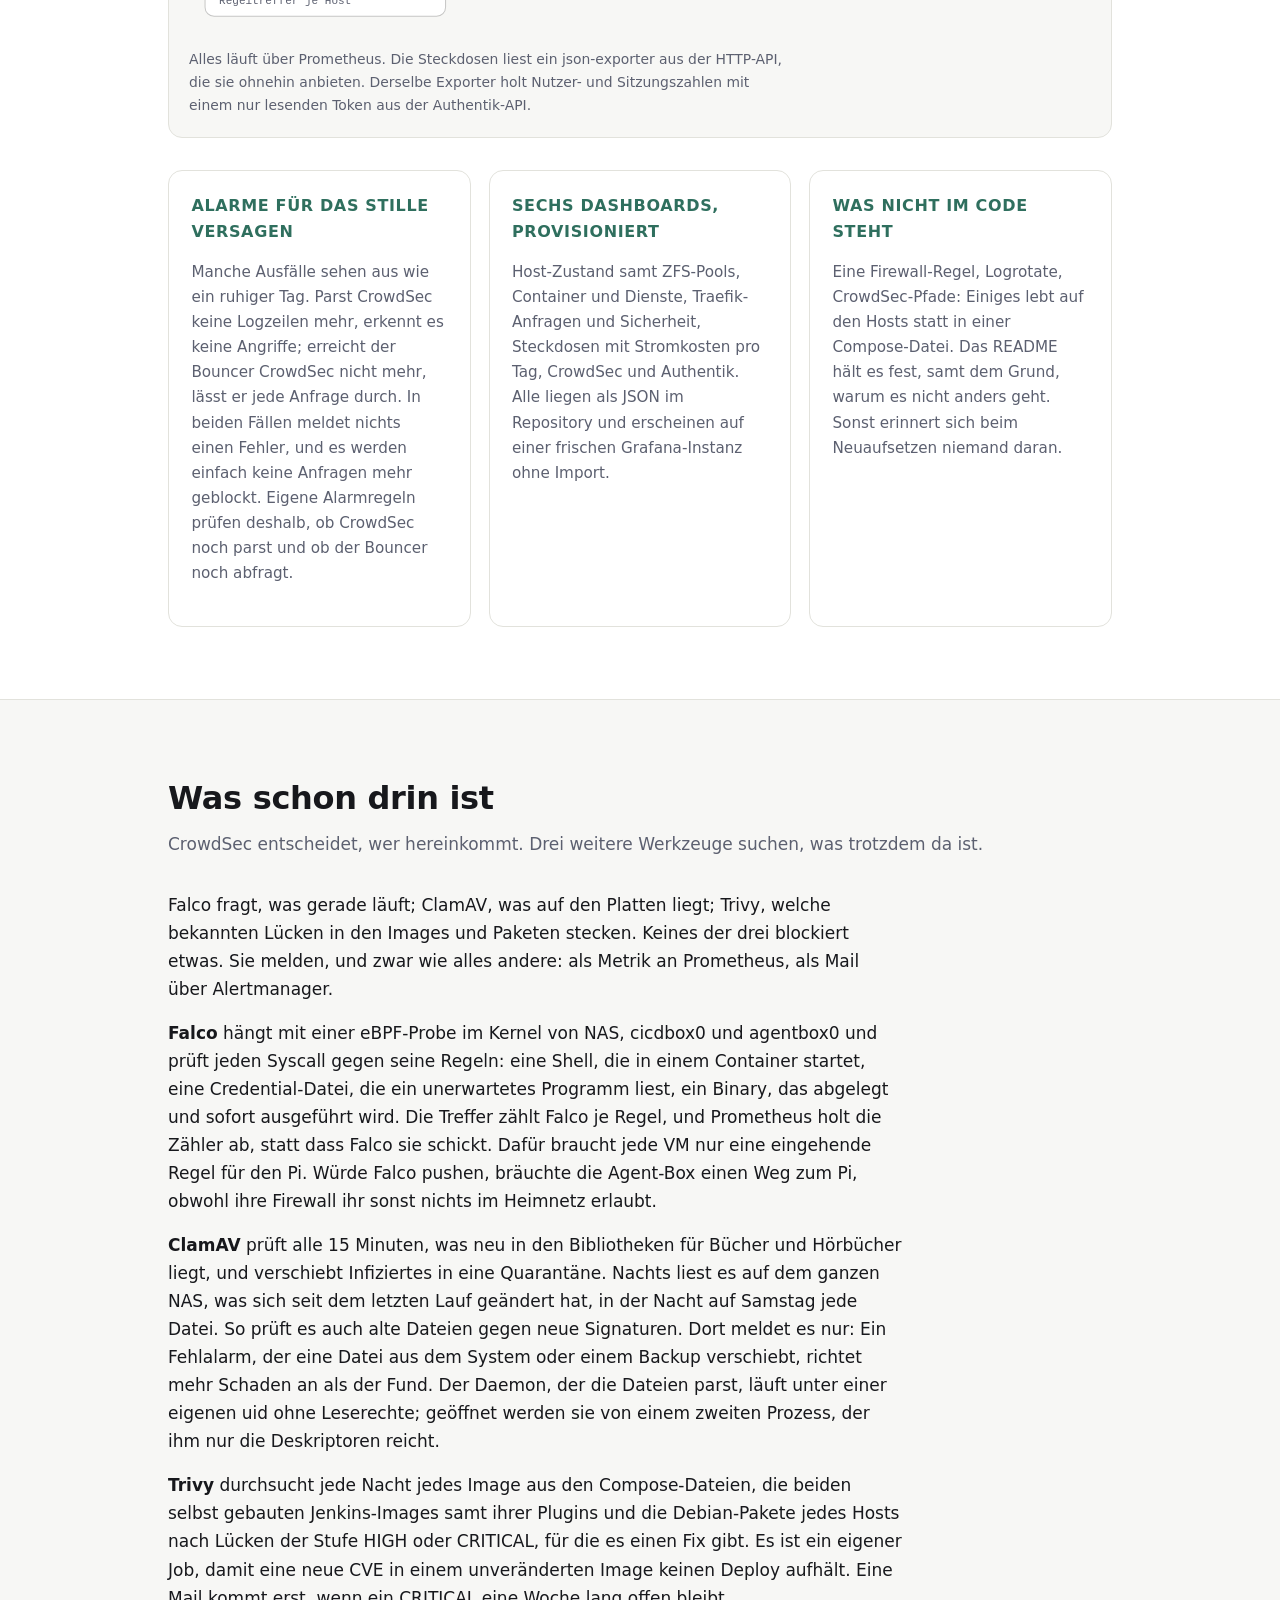
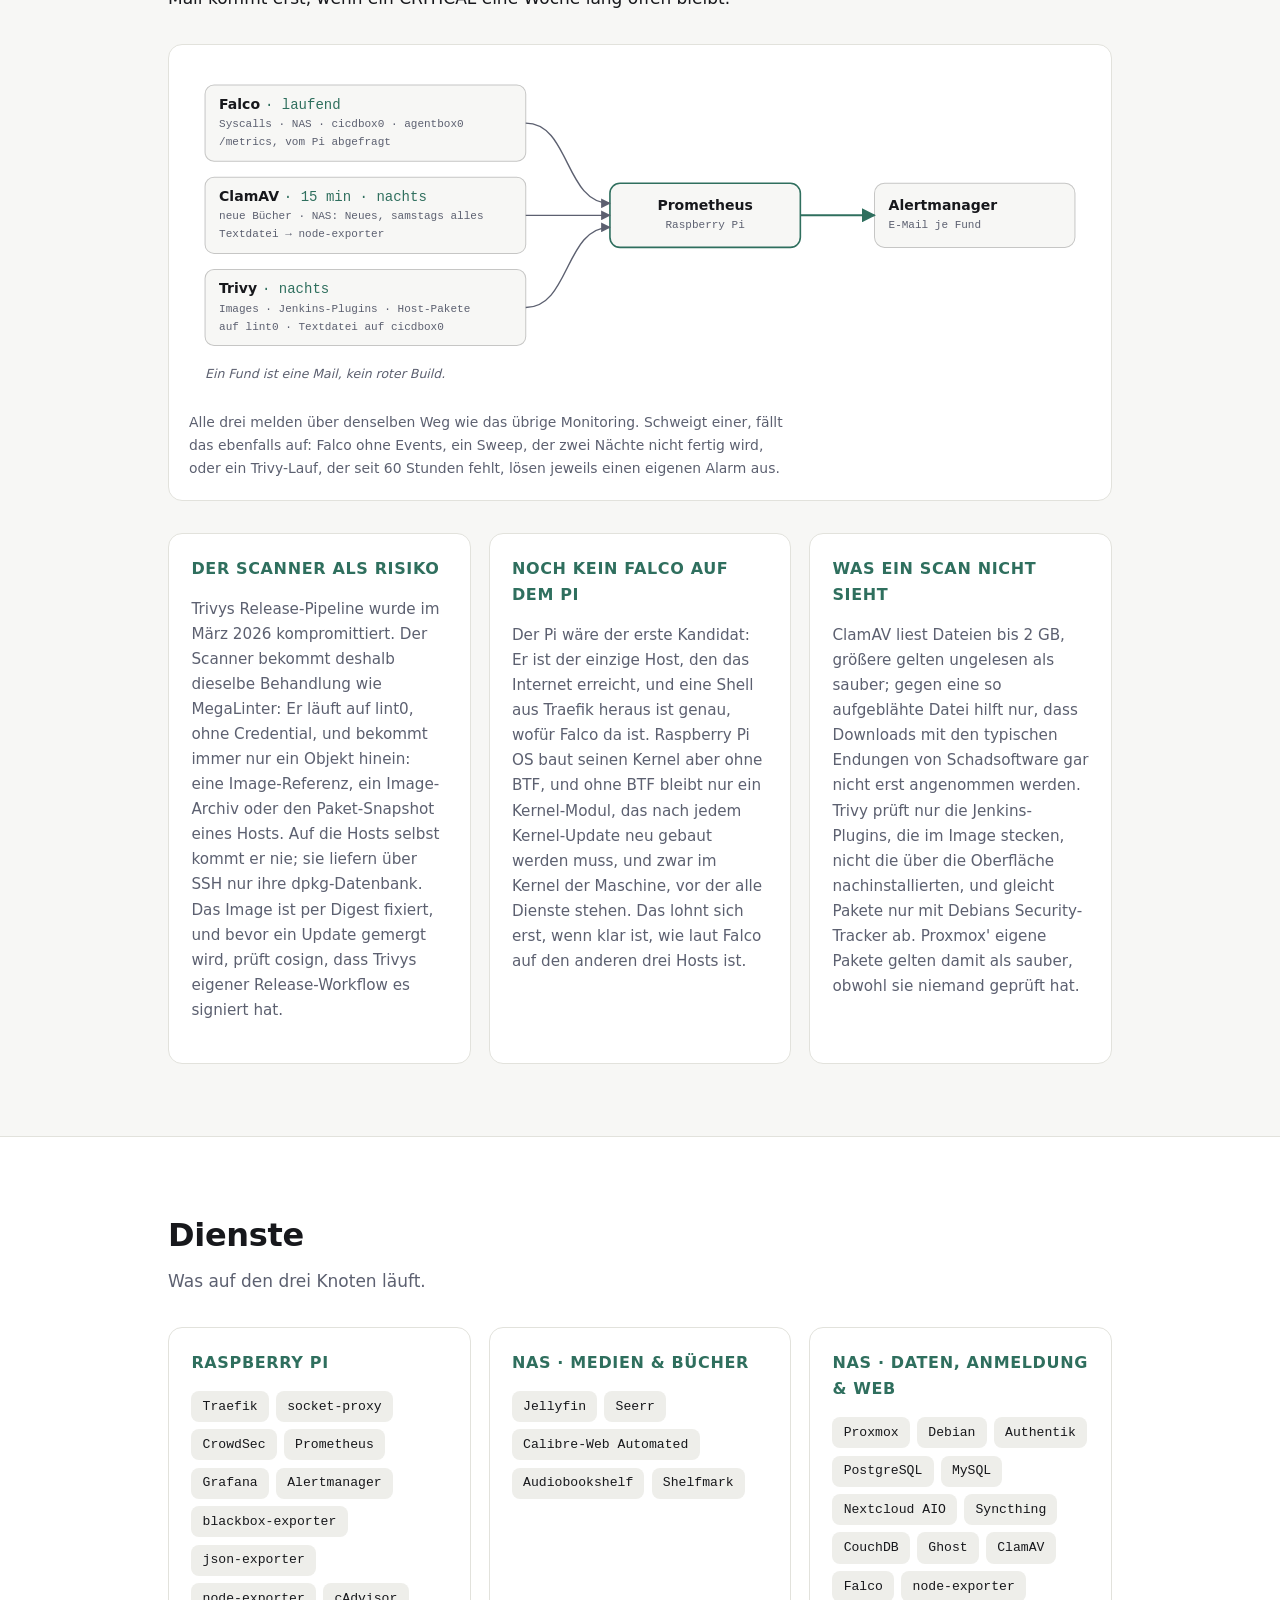
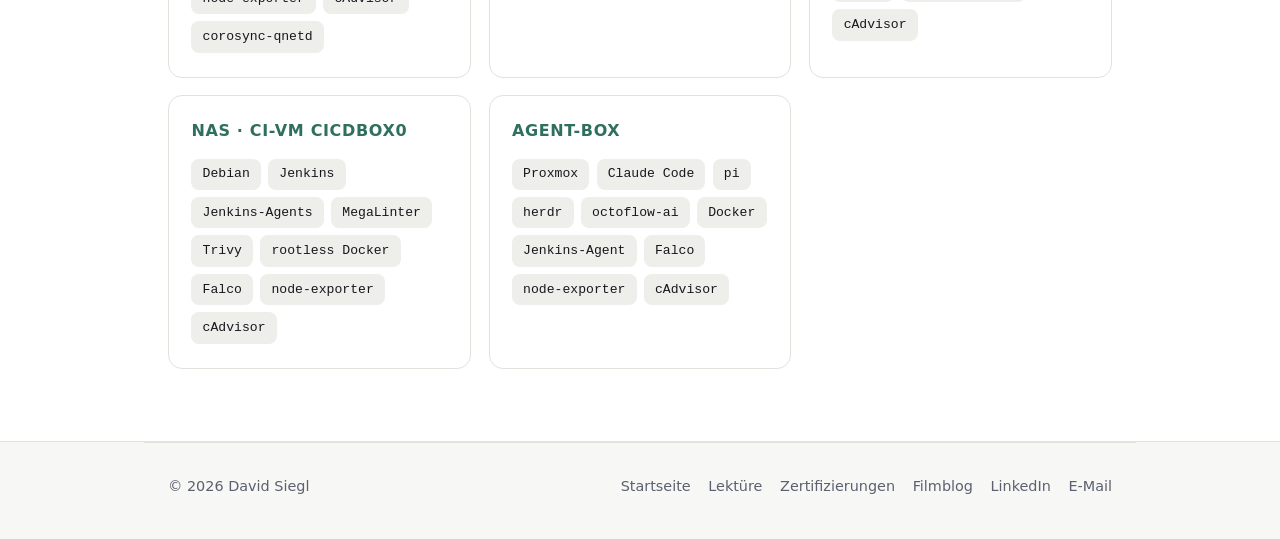
==== commit 810b7db6: "homelab: the Agent-Box stands apart from the NAS, and the services run on three nodes" ====
--- a/homelab.html
+++ b/homelab.html
@@ -39,7 +39,7 @@
     <h1>Homelab</h1>
     <p class="bio">
       Zu Hause betreibe ich im Kleinen, was ich beruflich im Großen mache: Dienste, die
-      reproduzierbar ausgerollt, überwacht und abgesichert werden. Auf drei Knoten liegen alle Dienste in Docker Compose und in Git.
+      reproduzierbar ausgerollt, überwacht und abgesichert werden. Die Dienste laufen auf drei Knoten und stehen alle in Docker Compose und in Git.
       Kein Container läuft, der nicht in einem Commit steht.
     </p>
     <p class="bio">
@@ -81,8 +81,7 @@
         </p>
         <p>
           Der dritte Knoten, die <strong>Agent-Box</strong>, ist ein zweiter Proxmox-Host mit
-          einer VM, in der die Coding-Agents Claude Code und pi arbeiten. Sie läuft bewusst nicht
-          als weitere VM auf dem NAS, denn ein Agent mit Shell führt Befehle aus, die niemand
+          einer VM, in der die Coding-Agents Claude Code und pi arbeiten. Sie steht bewusst nicht als weitere VM auf dem NAS, denn ein Agent mit Shell führt Befehle aus, die niemand
           vorher gelesen hat. Füllt einer die Platte, frisst Speicher oder löscht das Falsche, trifft es auf eigener Hardware nur seine VM, nicht den Pool mit den Daten und nicht
           die Dienste daneben. Gesteuert werden die Sessions mit <strong>herdr</strong>, einem
           Terminal-Workspace für Coding-Agents: Sie laufen in der VM, und ich hänge mich vom
